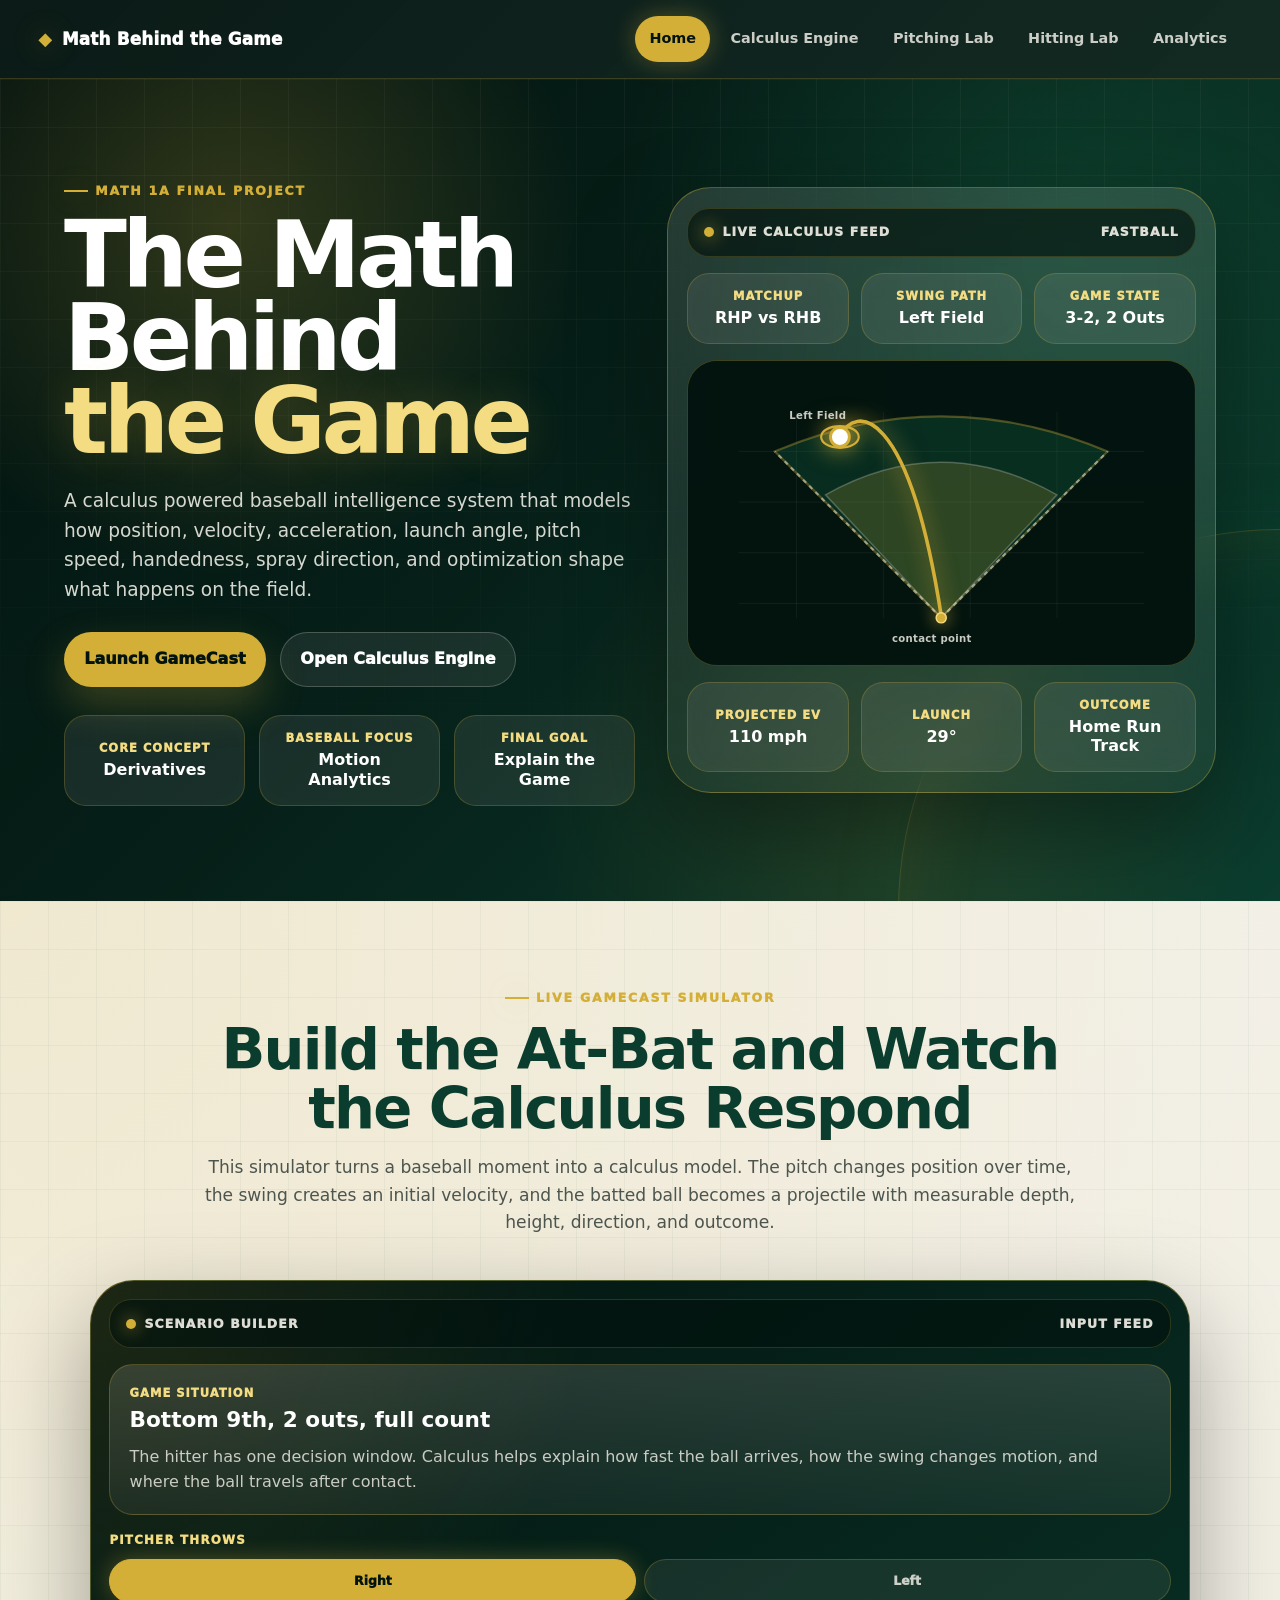
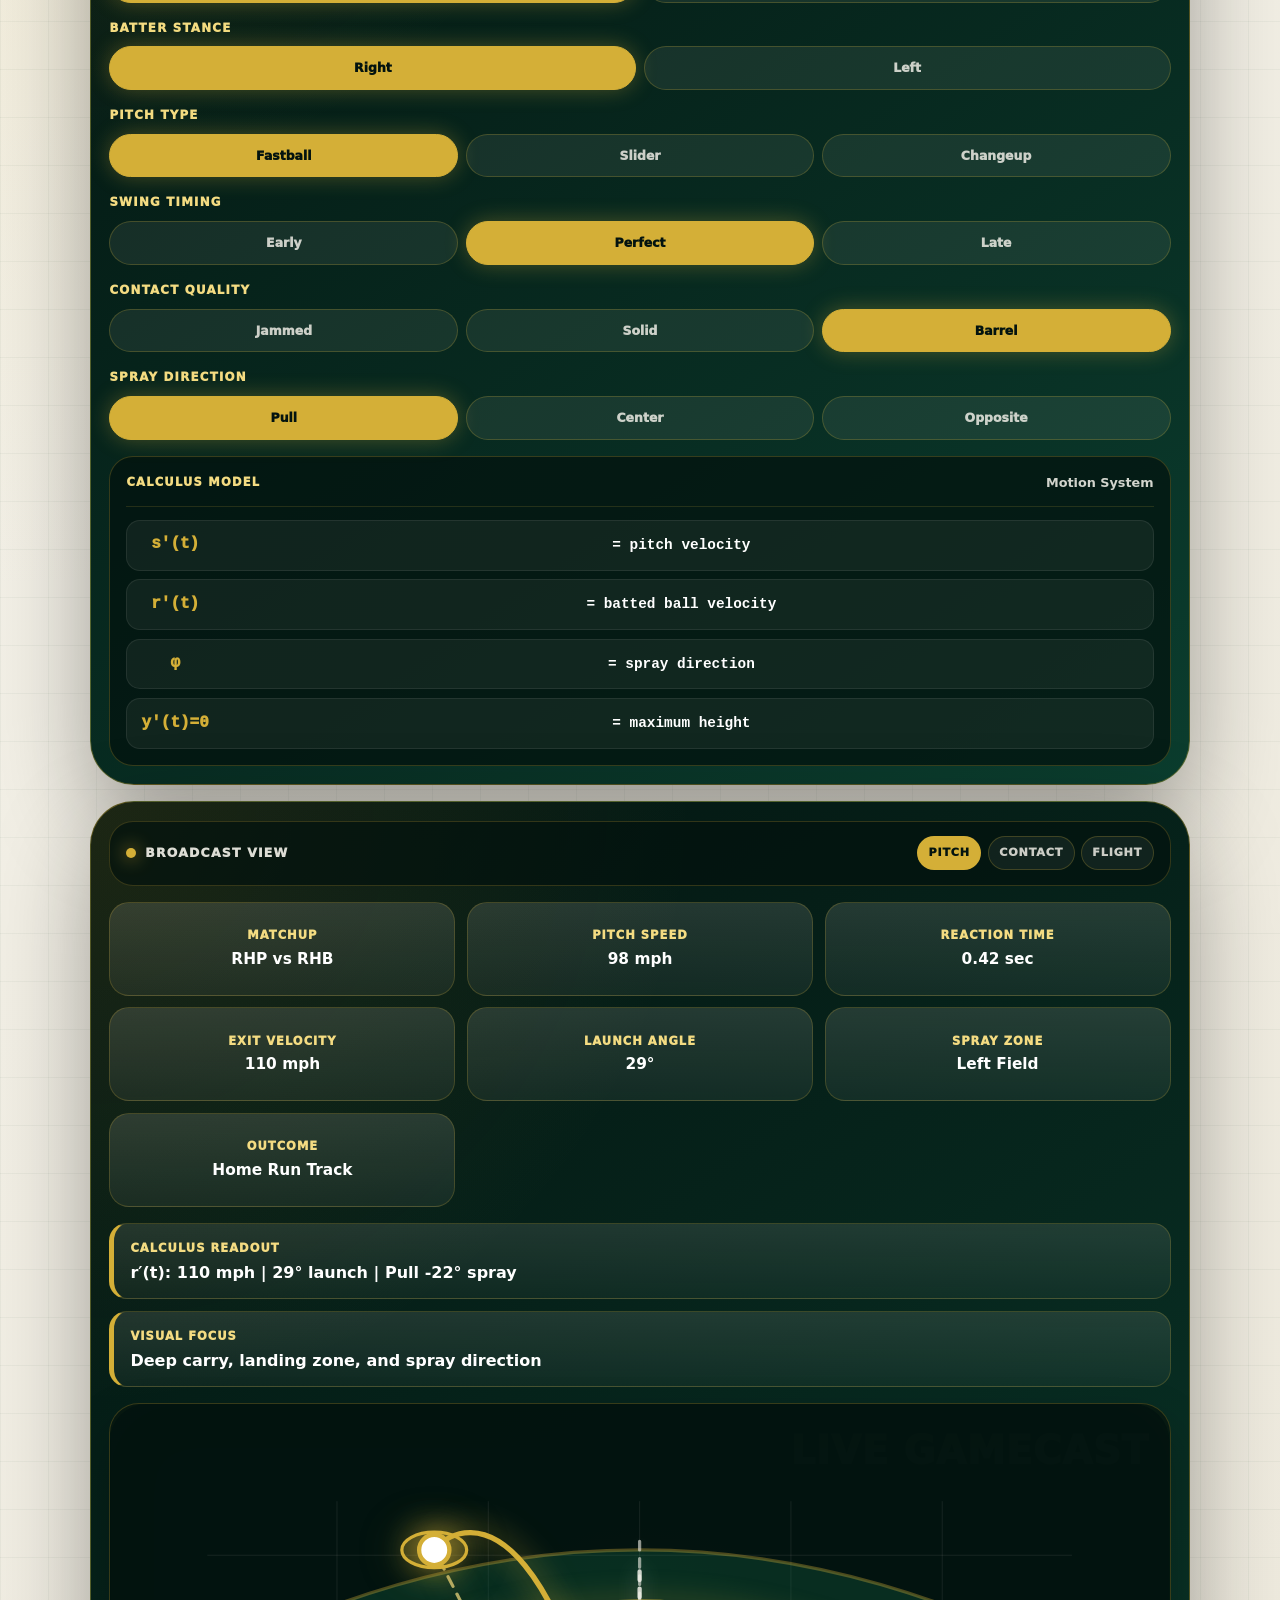
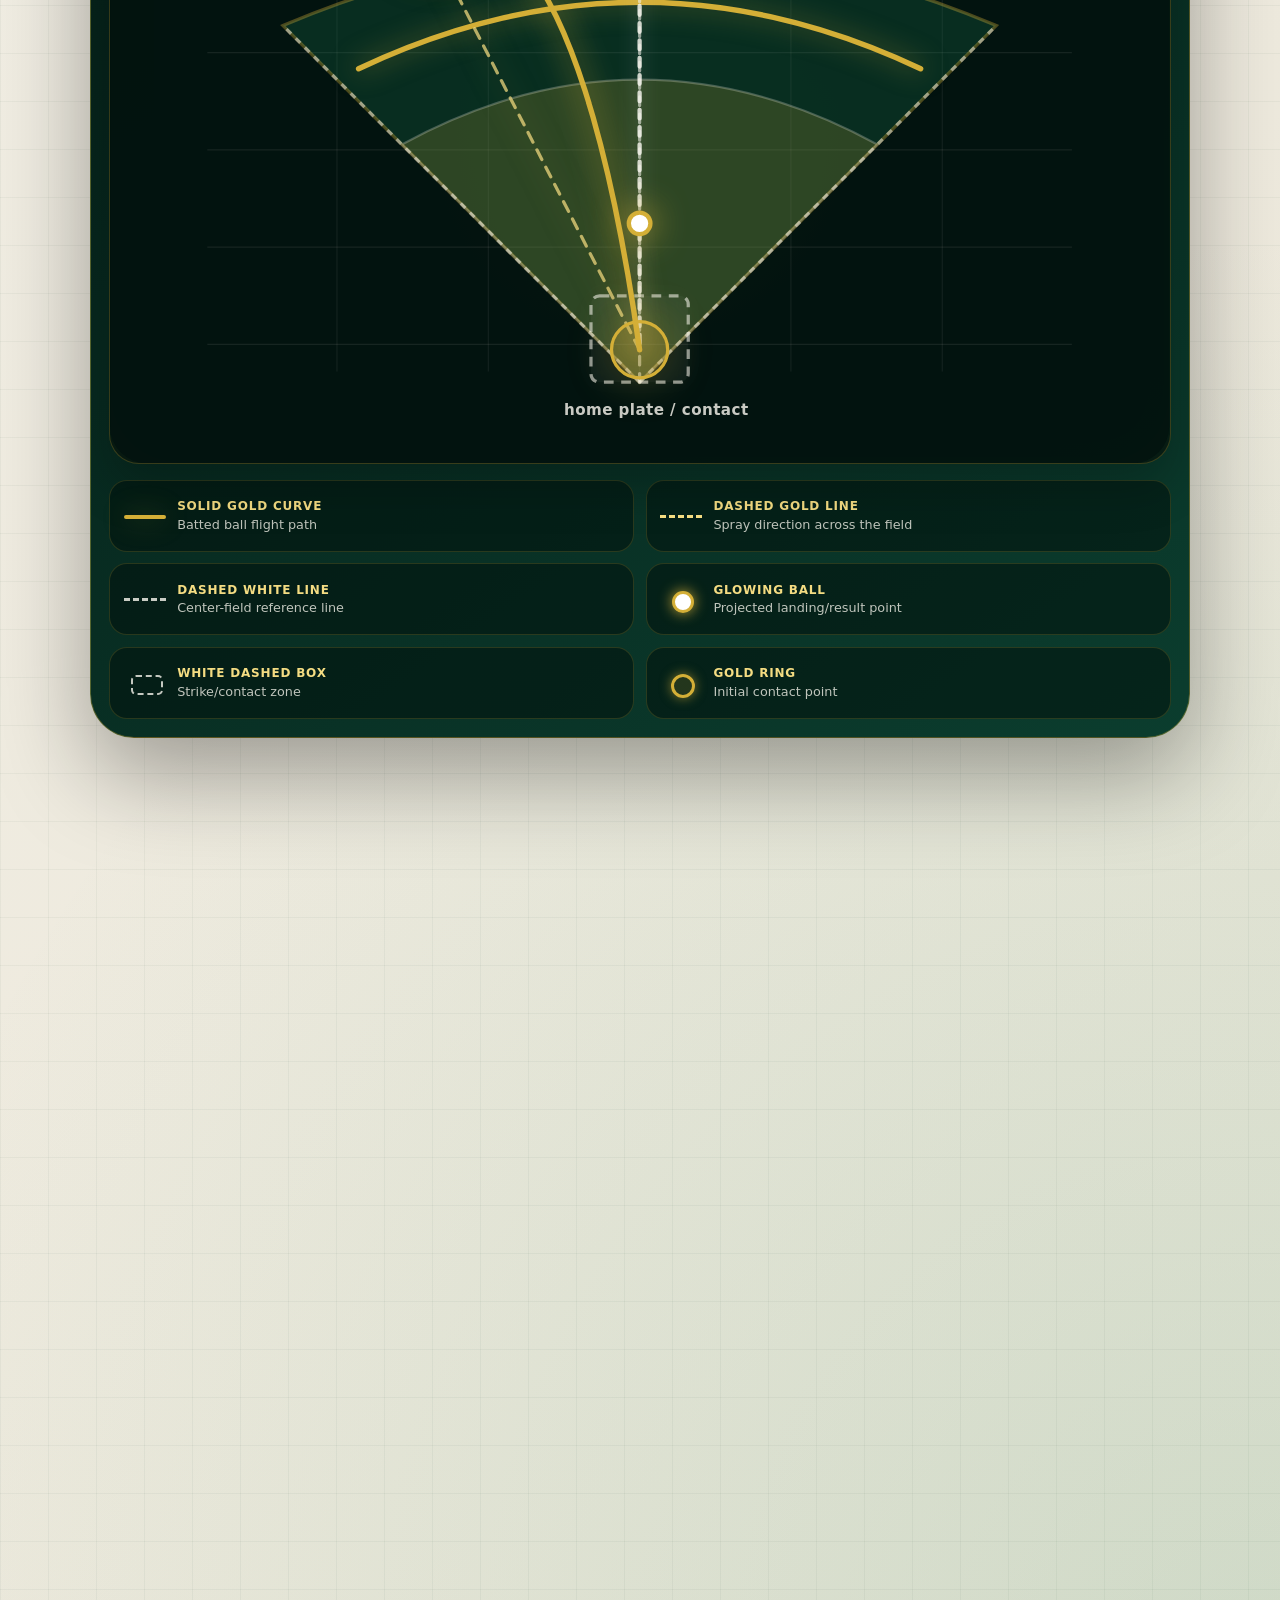
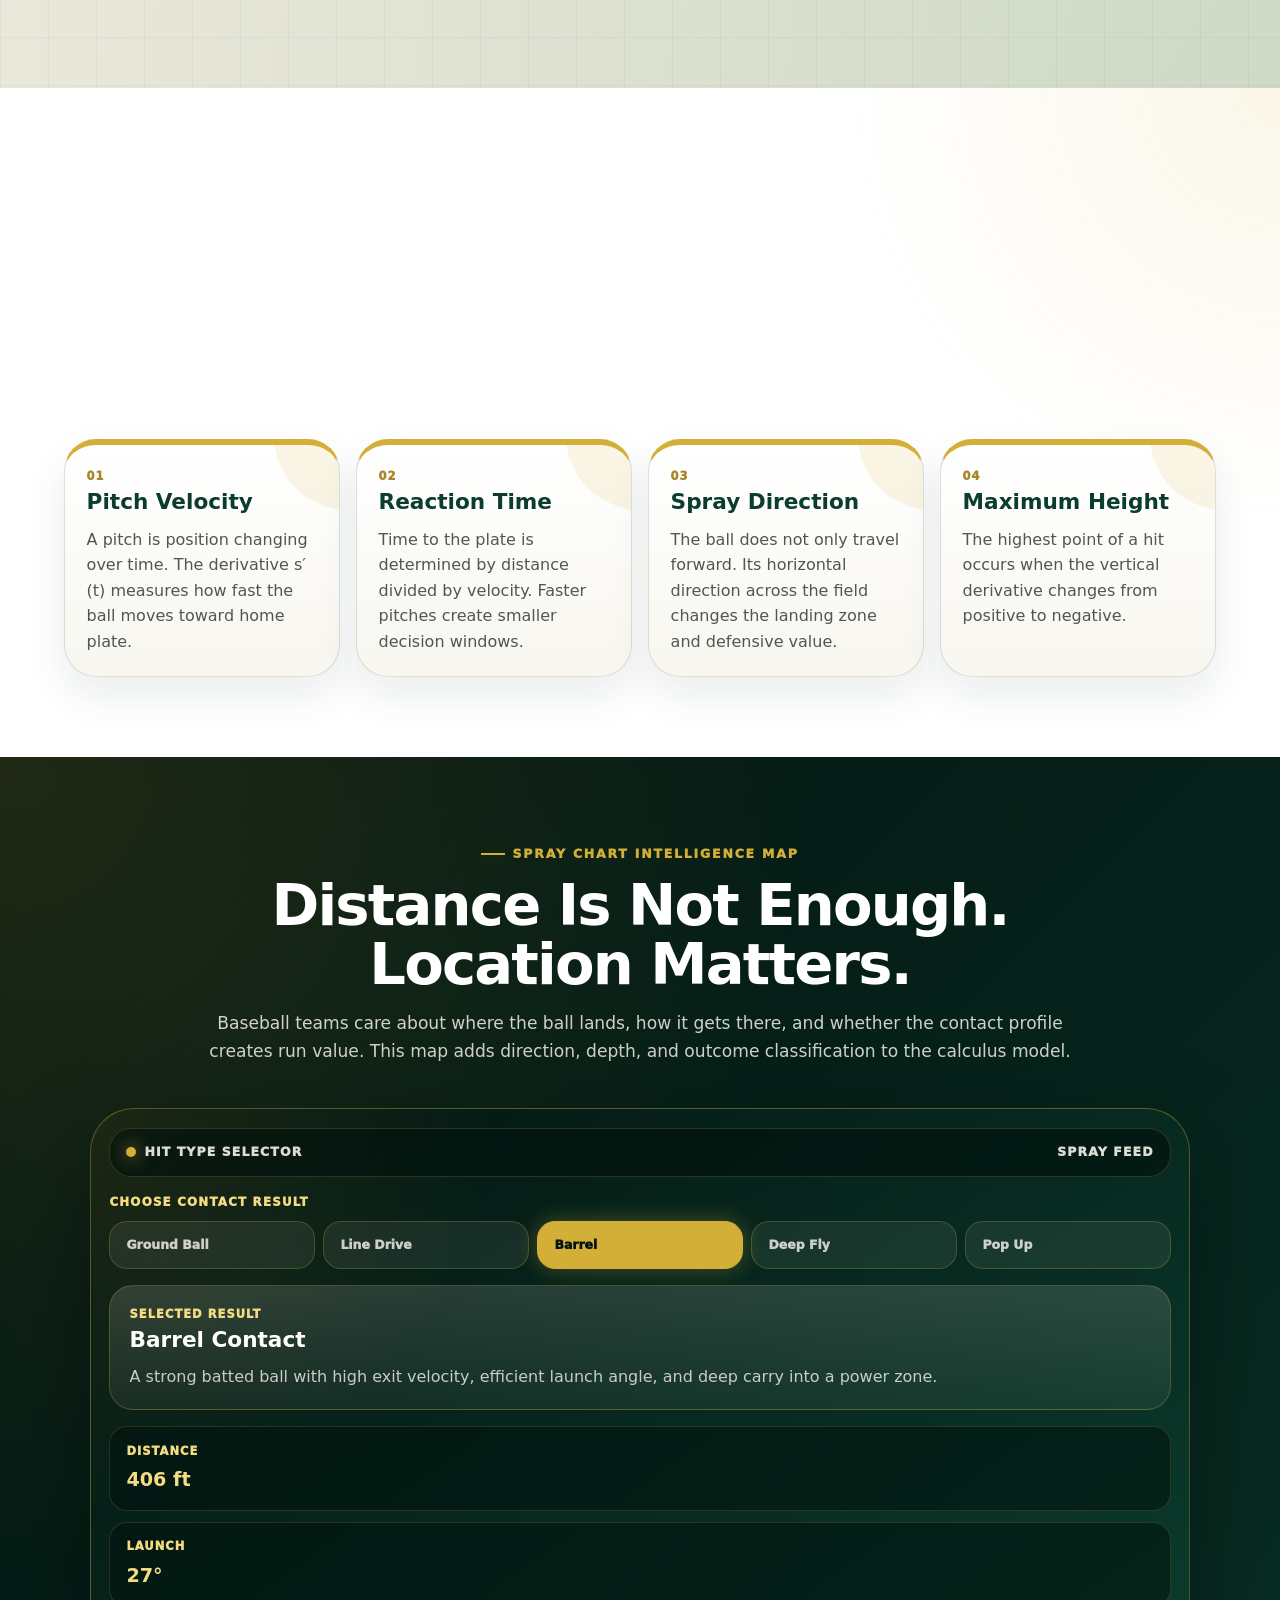
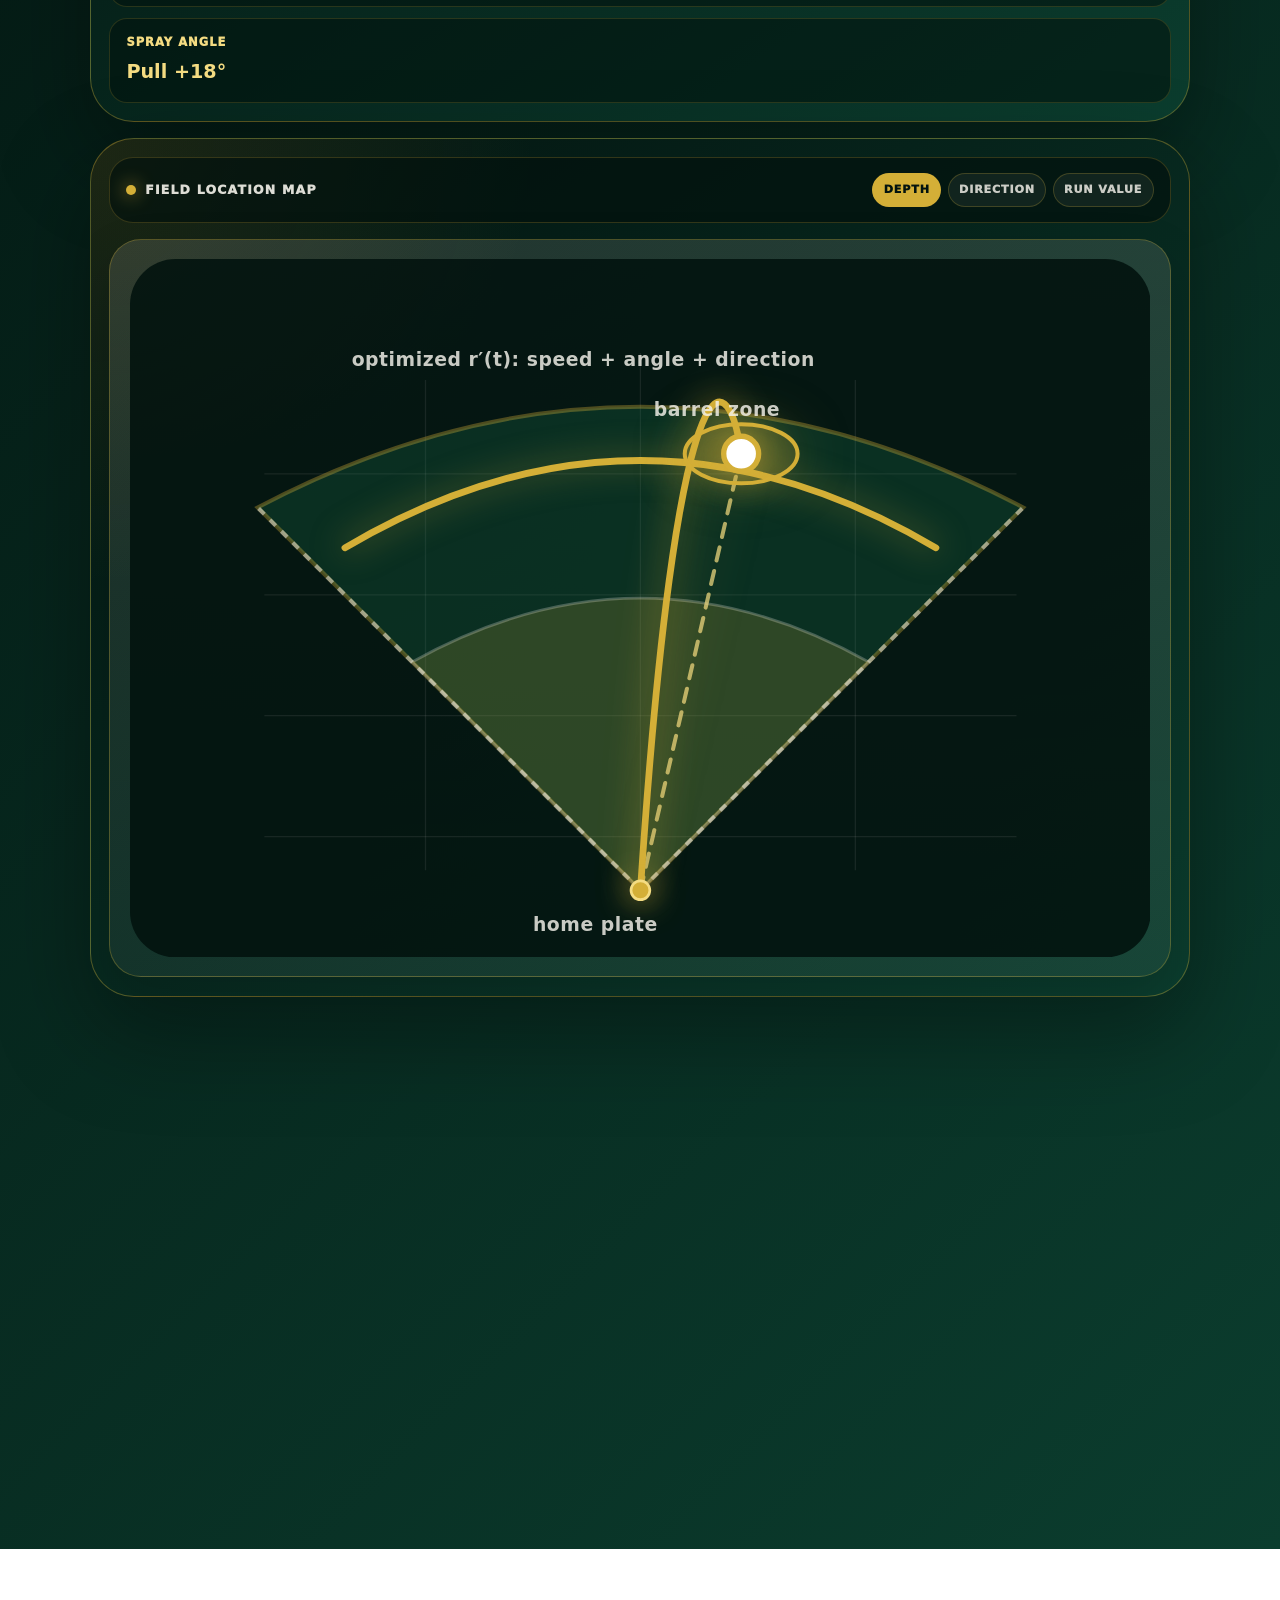
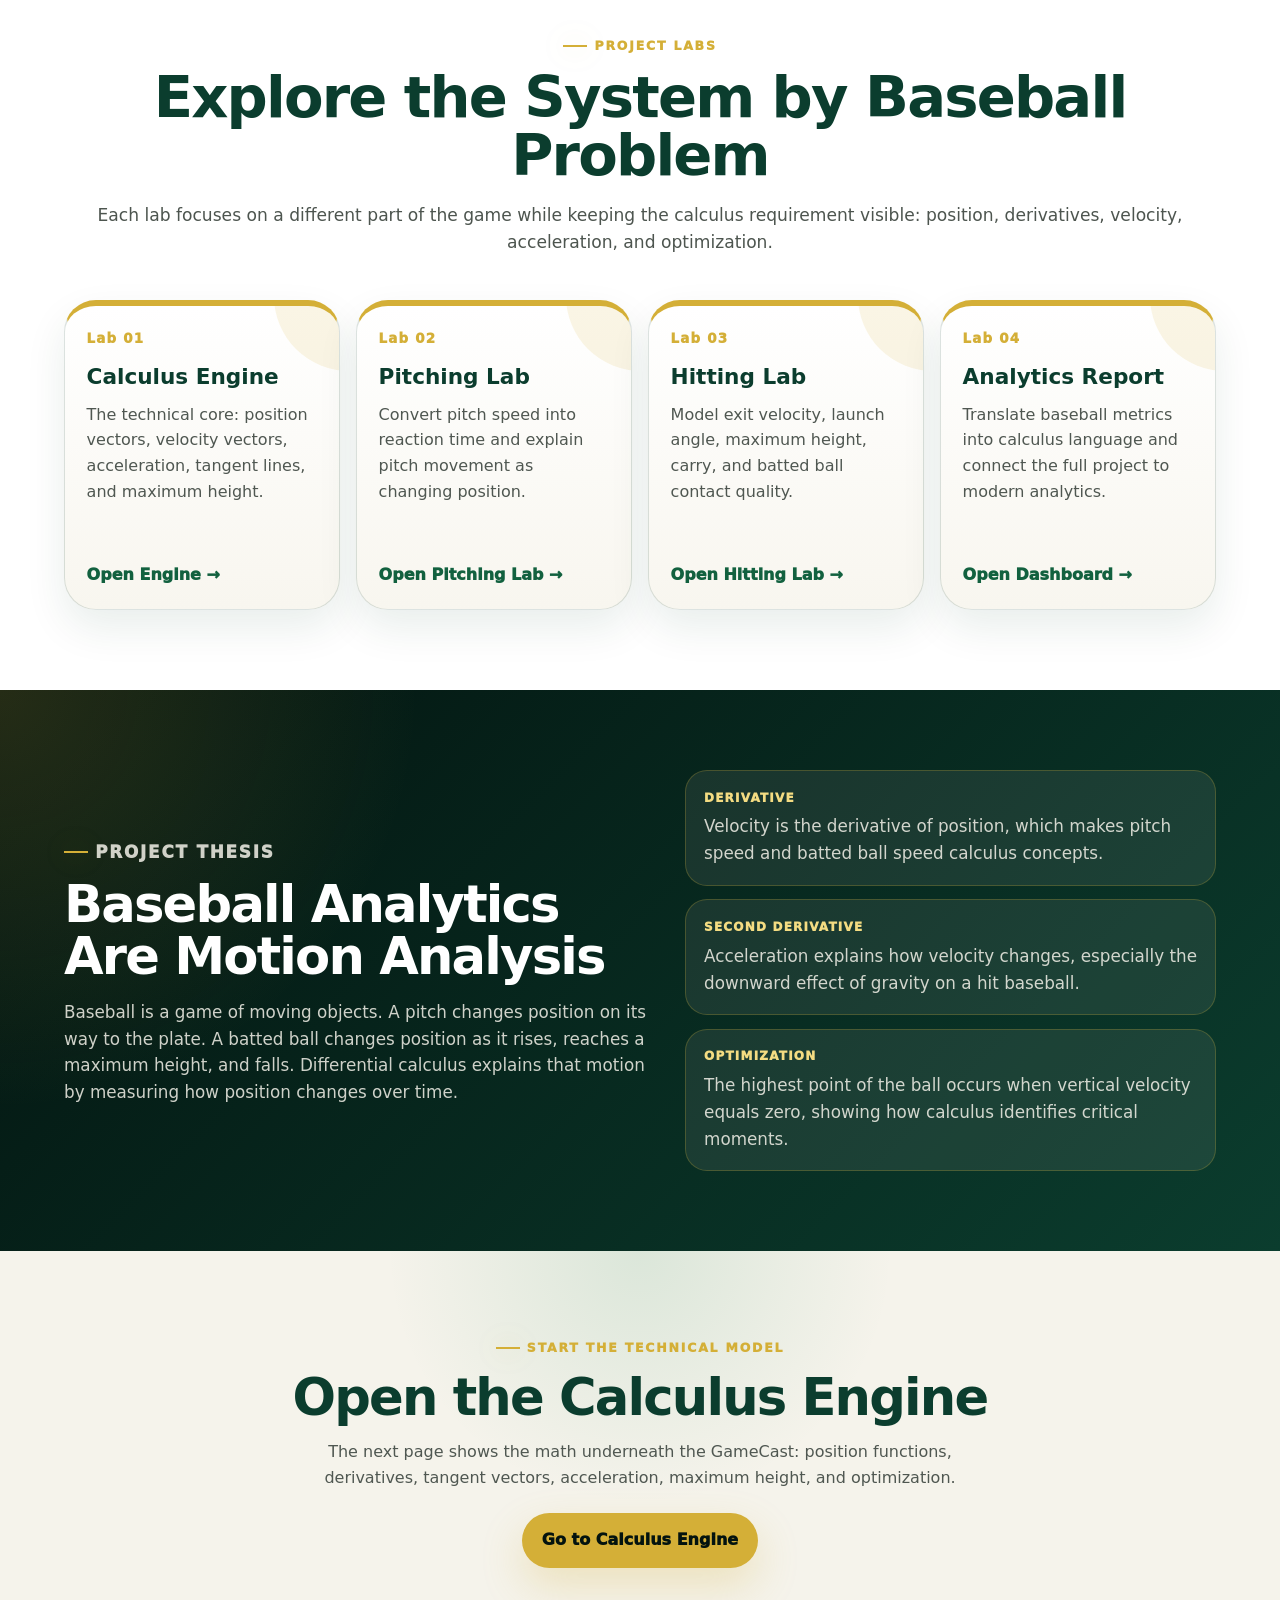
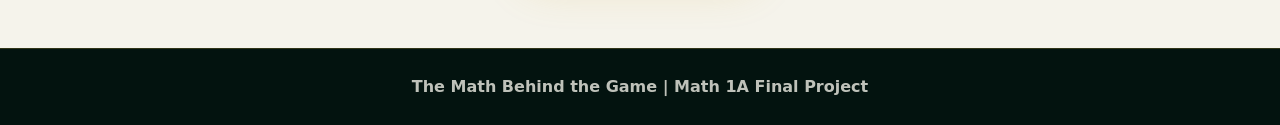
==== index.html @ d95eebd2 "calc 1a final" ====
<!DOCTYPE html>
<html lang="en">
<head>
  <meta charset="UTF-8" />
  <meta name="viewport" content="width=device-width, initial-scale=1.0" />

  <title>The Math Behind the Game | Calculus Baseball Intelligence System</title>

  <link rel="stylesheet" href="style.css" />
</head>

<body>
  <header class="site-header">
    <nav class="navbar">
      <a href="index.html" class="logo">
        <span class="logo-mark">◆</span>
        Math Behind the Game
      </a>

      <div class="nav-links">
        <a href="index.html">Home</a>
        <a href="calculus.html">Calculus Engine</a>
        <a href="pitching.html">Pitching Lab</a>
        <a href="hitting.html">Hitting Lab</a>
        <a href="analytics.html">Analytics</a>
      </div>
    </nav>
  </header>

  <main>
    <!-- CINEMATIC HERO -->
    <section class="hero advanced-hero">
      <div class="hero-bg-grid"></div>

      <div class="hero-content">
        <p class="eyebrow">Math 1A Final Project</p>

        <h1>
          The Math Behind
          <span>the Game</span>
        </h1>

        <p class="hero-description">
          A calculus powered baseball intelligence system that models how position,
          velocity, acceleration, launch angle, pitch speed, handedness, spray
          direction, and optimization shape what happens on the field.
        </p>

        <div class="hero-actions">
          <a href="#gamecast" class="btn primary-btn">Launch GameCast</a>
          <a href="calculus.html" class="btn secondary-btn">Open Calculus Engine</a>
        </div>

        <div class="hero-metrics">
          <div>
            <span>Core Concept</span>
            <strong>Derivatives</strong>
          </div>

          <div>
            <span>Baseball Focus</span>
            <strong>Motion Analytics</strong>
          </div>

          <div>
            <span>Final Goal</span>
            <strong>Explain the Game</strong>
          </div>
        </div>
      </div>

      <div class="hero-visual">
        <div class="broadcast-hero-card">
          <div class="scoreboard-top">
            <div>
              <span class="live-dot"></span>
              <p>Live Calculus Feed</p>
            </div>
            <p id="heroScenarioLabel">Fastball</p>
          </div>

          <div class="hero-broadcast-score">
            <div>
              <span>Matchup</span>
              <strong id="heroMatchupOutput">RHP vs RHB</strong>
            </div>

            <div>
              <span>Swing Path</span>
              <strong id="heroDirectionOutput">Left Field</strong>
            </div>

            <div>
              <span>Game State</span>
              <strong>3-2, 2 Outs</strong>
            </div>
          </div>

          <div class="hero-mini-field">
            <svg viewBox="0 0 700 420" class="hero-svg" aria-label="Baseball field preview">
              <rect x="0" y="0" width="700" height="420" rx="30" class="svg-panel" />

              <g class="svg-grid">
                <line x1="70" y1="335" x2="630" y2="335" />
                <line x1="70" y1="265" x2="630" y2="265" />
                <line x1="70" y1="195" x2="630" y2="195" />
                <line x1="70" y1="125" x2="630" y2="125" />

                <line x1="150" y1="70" x2="150" y2="355" />
                <line x1="270" y1="70" x2="270" y2="355" />
                <line x1="390" y1="70" x2="390" y2="355" />
                <line x1="510" y1="70" x2="510" y2="355" />
              </g>

              <path
                d="M350 355 L120 125 Q350 28 580 125 Z"
                class="field-grass"
              />

              <path
                d="M350 355 L190 185 Q350 95 510 185 Z"
                class="field-infield"
              />

              <line x1="350" y1="355" x2="120" y2="125" class="foul-line" />
              <line x1="350" y1="355" x2="580" y2="125" class="foul-line" />

              <path
                id="heroBroadcastArc"
                d="M350 352 C410 170, 470 95, 540 115"
                class="trajectory-path"
              />

              <ellipse
                id="heroLandingZone"
                cx="540"
                cy="115"
                rx="32"
                ry="18"
                class="landing-zone"
              />

              <circle id="heroBroadcastBall" cx="540" cy="115" r="13" class="baseball-dot" />
              <circle cx="350" cy="355" r="7" class="gold-dot" />

              <text x="282" y="388" class="svg-label">contact point</text>
              <text id="heroLandingLabel" x="470" y="92" class="svg-label">projected landing</text>
            </svg>
          </div>

          <div class="hero-broadcast-readout">
            <div>
              <span>Projected EV</span>
              <strong id="heroEVOutput">108 mph</strong>
            </div>

            <div>
              <span>Launch</span>
              <strong id="heroLAOutput">29°</strong>
            </div>

            <div>
              <span>Outcome</span>
              <strong id="heroOutcomeOutput">Home Run Track</strong>
            </div>
          </div>
        </div>
      </div>
    </section>

    <!-- LIVE GAMECAST SIMULATOR -->
    <section class="gamecast-section" id="gamecast">
      <div class="section-header center-header">
        <p class="eyebrow">Live GameCast Simulator</p>
        <h2>Build the At-Bat and Watch the Calculus Respond</h2>
        <p>
          This simulator turns a baseball moment into a calculus model. The pitch
          changes position over time, the swing creates an initial velocity, and
          the batted ball becomes a projectile with measurable depth, height,
          direction, and outcome.
        </p>
      </div>

      <div class="gamecast-grid">
        <!-- LEFT CONTROLS -->
        <aside class="gamecast-control-panel">
          <div class="console-topbar">
            <div>
              <span class="live-dot"></span>
              <p>Scenario Builder</p>
            </div>
            <span>Input Feed</span>
          </div>

          <div class="scenario-card">
            <span>Game Situation</span>
            <h3>Bottom 9th, 2 outs, full count</h3>
            <p>
              The hitter has one decision window. Calculus helps explain how fast
              the ball arrives, how the swing changes motion, and where the ball
              travels after contact.
            </p>
          </div>

          <div class="choice-group">
            <p class="choice-label">Pitcher Throws</p>

            <div class="choice-buttons two-choice-buttons" data-choice-group="pitcherHand">
              <button class="choice-btn active" data-pitcher-hand="right">Right</button>
              <button class="choice-btn" data-pitcher-hand="left">Left</button>
            </div>
          </div>

          <div class="choice-group">
            <p class="choice-label">Batter Stance</p>

            <div class="choice-buttons two-choice-buttons" data-choice-group="batterHand">
              <button class="choice-btn active" data-batter-hand="right">Right</button>
              <button class="choice-btn" data-batter-hand="left">Left</button>
            </div>
          </div>

          <div class="choice-group">
            <p class="choice-label">Pitch Type</p>

            <div class="choice-buttons" data-choice-group="pitch">
              <button class="choice-btn active" data-pitch="fastball">Fastball</button>
              <button class="choice-btn" data-pitch="slider">Slider</button>
              <button class="choice-btn" data-pitch="changeup">Changeup</button>
            </div>
          </div>

          <div class="choice-group">
            <p class="choice-label">Swing Timing</p>

            <div class="choice-buttons" data-choice-group="timing">
              <button class="choice-btn" data-timing="early">Early</button>
              <button class="choice-btn active" data-timing="perfect">Perfect</button>
              <button class="choice-btn" data-timing="late">Late</button>
            </div>
          </div>

          <div class="choice-group">
            <p class="choice-label">Contact Quality</p>

            <div class="choice-buttons" data-choice-group="contact">
              <button class="choice-btn" data-contact="jammed">Jammed</button>
              <button class="choice-btn" data-contact="solid">Solid</button>
              <button class="choice-btn active" data-contact="barrel">Barrel</button>
            </div>
          </div>

          <div class="choice-group">
            <p class="choice-label">Spray Direction</p>

            <div class="choice-buttons" data-choice-group="spray">
              <button class="choice-btn active" data-spray="pull">Pull</button>
              <button class="choice-btn" data-spray="center">Center</button>
              <button class="choice-btn" data-spray="opposite">Opposite</button>
            </div>
          </div>

          <div class="model-code-panel gamecast-math-panel">
            <div class="code-panel-title">
              <span>Calculus Model</span>
              <strong>Motion System</strong>
            </div>

            <div class="code-line">
              <span>s′(t)</span>
              <p>= pitch velocity</p>
            </div>

            <div class="code-line">
              <span>r′(t)</span>
              <p>= batted ball velocity</p>
            </div>

            <div class="code-line">
  <span>φ</span>
  <p>= spray direction</p>
</div>


            <div class="code-line">
              <span>y′(t)=0</span>
              <p>= maximum height</p>
            </div>
          </div>
        </aside>

        <!-- CENTER BROADCAST DISPLAY -->
        <section class="gamecast-main-panel">
          <div class="broadcast-topline">
            <div>
              <span class="live-dot"></span>
              <p>Broadcast View</p>
            </div>

            <div class="broadcast-tabs">
              <span>Pitch</span>
              <span>Contact</span>
              <span>Flight</span>
            </div>
          </div>

          <div class="gamecast-score-strip">
            <div>
              <span>Matchup</span>
              <strong id="gameMatchup">RHP vs RHB</strong>
            </div>

            <div>
              <span>Pitch Speed</span>
              <strong id="gamePitchSpeed">98 mph</strong>
            </div>

            <div>
              <span>Reaction Time</span>
              <strong id="gameReactionTime">0.42 sec</strong>
            </div>

            <div>
              <span>Exit Velocity</span>
              <strong id="gameExitVelocity">108 mph</strong>
            </div>

            <div>
              <span>Launch Angle</span>
              <strong id="gameLaunchAngle">29°</strong>
            </div>

            <div>
              <span>Spray Zone</span>
              <strong id="gameSprayZone">Left Field</strong>
            </div>

            <div>
              <span>Outcome</span>
              <strong id="gameOutcome">Home Run Track</strong>
            </div>
          </div>

          <div class="gamecast-live-readout">
            <div>
              <span>Calculus Readout</span>
              <strong id="gameVectorReadout">r′(t): 108 mph | 29° launch | Pull -22° spray</strong>
            </div>

            <div>
              <span>Visual Focus</span>
              <strong id="gameVisualFocus">Batted ball flight path + spray direction</strong>
            </div>
          </div>

          <div class="gamecast-visual-shell">
            <svg viewBox="0 0 980 610" class="gamecast-svg" aria-label="Live baseball GameCast simulator">
              <rect x="0" y="0" width="980" height="610" rx="34" class="svg-panel" />

              <g class="svg-grid">
                <line x1="90" y1="500" x2="890" y2="500" />
                <line x1="90" y1="410" x2="890" y2="410" />
                <line x1="90" y1="320" x2="890" y2="320" />
                <line x1="90" y1="230" x2="890" y2="230" />
                <line x1="90" y1="140" x2="890" y2="140" />

                <line x1="210" y1="90" x2="210" y2="525" />
                <line x1="350" y1="90" x2="350" y2="525" />
                <line x1="490" y1="90" x2="490" y2="525" />
                <line x1="630" y1="90" x2="630" y2="525" />
                <line x1="770" y1="90" x2="770" y2="525" />
              </g>

              <!-- field -->
              <path
                d="M490 535 L160 205 Q490 65 820 205 Z"
                class="field-grass"
              />

              <path
                d="M490 535 L270 315 Q490 195 710 315 Z"
                class="field-infield"
              />

              <line x1="490" y1="535" x2="160" y2="205" class="foul-line" />
              <line x1="490" y1="535" x2="820" y2="205" class="foul-line" />

              <path
                d="M230 245 Q490 122 750 245"
                class="outfield-wall"
              />

              <!-- center reference line -->
              <line
                x1="490"
                y1="535"
                x2="490"
                y2="120"
                class="center-reference-line"
              />

              <!-- directional lane -->
              <path
                id="gameSprayLane"
                d="M490 505 L300 165"
                class="spray-lane"
              />

              <!-- pitch path -->
              <path
                id="gamePitchPath"
                d="M490 155 C485 250, 492 365, 490 505"
                class="pitch-path"
              />

              <!-- strike/contact zone -->
              <rect
                x="445"
                y="455"
                width="90"
                height="80"
                rx="8"
                class="strike-zone"
              />

              <!-- batted ball path -->
              <path
                id="gameHitPath"
                d="M490 505 C420 270, 355 135, 300 165"
                class="trajectory-path"
              />

              <!-- landing zone -->
              <ellipse
                id="gameLandingZone"
                cx="300"
                cy="165"
                rx="42"
                ry="22"
                class="landing-zone"
              />

              <!-- contact flash -->
              <circle
                id="gameContactFlash"
                cx="490"
                cy="505"
                r="26"
                class="contact-flash"
              />

              <circle id="gamePitchBall" cx="490" cy="375" r="10" class="baseball-dot" />
              <circle id="gameHitBall" cx="300" cy="165" r="14" class="baseball-dot" />

              <text x="420" y="565" class="svg-label">home plate / contact</text>
            </svg>
          </div>

          <div class="gamecast-legend">
            <div class="legend-item">
              <span class="legend-swatch solid-gold"></span>
              <p><strong>Solid gold curve</strong> Batted ball flight path</p>
            </div>

            <div class="legend-item">
              <span class="legend-swatch dashed-gold"></span>
              <p><strong>Dashed gold line</strong> Spray direction across the field</p>
            </div>

            <div class="legend-item">
              <span class="legend-swatch dashed-white"></span>
              <p><strong>Dashed white line</strong> Center-field reference line</p>
            </div>

            <div class="legend-item">
              <span class="legend-swatch landing-dot"></span>
              <p><strong>Glowing ball</strong> Projected landing/result point</p>
            </div>

            <div class="legend-item">
              <span class="legend-swatch contact-box"></span>
              <p><strong>White dashed box</strong> Strike/contact zone</p>
            </div>

            <div class="legend-item">
              <span class="legend-swatch contact-ring"></span>
              <p><strong>Gold ring</strong> Initial contact point</p>
            </div>
          </div>
        </section>

        <!-- RIGHT SCOUTING PANEL -->
        <aside class="gamecast-analysis-panel">
          <div class="console-topbar">
            <div>
              <span class="live-dot"></span>
              <p>Scouting Report</p>
            </div>
            <span>Output Feed</span>
          </div>

          <div class="optimization-score-card">
            <span>Optimization Score</span>
            <strong id="gameOptimizationScore">91</strong>
            <p id="gameOptimizationLabel">Elite speed-angle pairing</p>

            <div class="score-meter">
              <div id="gameScoreFill" class="score-fill"></div>
            </div>
          </div>

          <div class="grade-stack">
            <div class="grade-row">
              <span>Contact</span>
              <strong id="gameContactGrade">79</strong>
            </div>

            <div class="grade-row">
              <span>Carry</span>
              <strong id="gameCarryGrade">75</strong>
            </div>

            <div class="grade-row">
              <span>Launch Efficiency</span>
              <strong id="gameLaunchGrade">75</strong>
            </div>

            <div class="grade-row">
              <span>Hitter Pressure</span>
              <strong id="gamePressureGrade">79</strong>
            </div>

            <div class="grade-row">
              <span>Spray Value</span>
              <strong id="gameSprayGrade">68</strong>
            </div>
          </div>

          <div class="analysis-card game-analysis-card">
            <span>Calculus Read</span>
            <strong id="gameCalculusHeadline">Optimized projectile motion</strong>
            <p id="gameCalculusExplanation">
              The batted ball reaches its maximum height when y′(t) = 0. This
              contact keeps enough vertical lift while preserving horizontal carry.
            </p>
          </div>
        </aside>
      </div>
    </section>

    <!-- INTELLIGENCE LAYERS -->
    <section class="content-section intelligence-section">
      <div class="section-header center-header">
        <p class="eyebrow">Calculus Intelligence Layers</p>
        <h2>This Project Turns Baseball Metrics Into Motion Analysis</h2>
        <p>
          Each layer of the system connects a baseball term to a calculus idea.
          The goal is not just to calculate numbers, but to explain what those
          numbers mean in the game.
        </p>
      </div>

      <div class="intelligence-grid">
        <article class="intelligence-card">
          <span>01</span>
          <h3>Pitch Velocity</h3>
          <p>
            A pitch is position changing over time. The derivative s′(t) measures
            how fast the ball moves toward home plate.
          </p>
        </article>

        <article class="intelligence-card">
          <span>02</span>
          <h3>Reaction Time</h3>
          <p>
            Time to the plate is determined by distance divided by velocity. Faster
            pitches create smaller decision windows.
          </p>
        </article>

        <article class="intelligence-card">
          <span>03</span>
          <h3>Spray Direction</h3>
          <p>
            The ball does not only travel forward. Its horizontal direction across
            the field changes the landing zone and defensive value.
          </p>
        </article>

        <article class="intelligence-card">
          <span>04</span>
          <h3>Maximum Height</h3>
          <p>
            The highest point of a hit occurs when the vertical derivative changes
            from positive to negative.
          </p>
        </article>
      </div>
    </section>

    <!-- INTERACTIVE SPRAY CHART -->
    <section class="dark-lab-section field-preview-section" id="spray-chart">
      <div class="section-header center-header">
        <p class="eyebrow">Spray Chart Intelligence Map</p>
        <h2>Distance Is Not Enough. Location Matters.</h2>
        <p>
          Baseball teams care about where the ball lands, how it gets there, and
          whether the contact profile creates run value. This map adds direction,
          depth, and outcome classification to the calculus model.
        </p>
      </div>

      <div class="spray-chart-dashboard">
        <aside class="spray-control-panel">
          <div class="console-topbar">
            <div>
              <span class="live-dot"></span>
              <p>Hit Type Selector</p>
            </div>
            <span>Spray Feed</span>
          </div>

          <div class="choice-group">
            <p class="choice-label">Choose Contact Result</p>

            <div class="spray-type-grid">
              <button class="spray-btn" data-spray-type="grounder">Ground Ball</button>
              <button class="spray-btn" data-spray-type="lineDrive">Line Drive</button>
              <button class="spray-btn active" data-spray-type="barrel">Barrel</button>
              <button class="spray-btn" data-spray-type="deepFly">Deep Fly</button>
              <button class="spray-btn" data-spray-type="popup">Pop Up</button>
            </div>
          </div>

          <div class="spray-readout-card">
            <span>Selected Result</span>
            <h3 id="spraySelectedTitle">Barrel Contact</h3>
            <p id="spraySelectedDescription">
              A strong batted ball with high exit velocity, efficient launch angle,
              and deep carry into a power zone.
            </p>
          </div>

          <div class="spray-mini-metrics">
            <div>
              <span>Distance</span>
              <strong id="sprayDistanceOutput">406 ft</strong>
            </div>

            <div>
              <span>Launch</span>
              <strong id="sprayLaunchOutput">27°</strong>
            </div>

            <div>
              <span>Spray Angle</span>
              <strong id="sprayAngleOutput">Pull +18°</strong>
            </div>
          </div>
        </aside>

        <section class="spray-map-panel">
          <div class="broadcast-topline">
            <div>
              <span class="live-dot"></span>
              <p>Field Location Map</p>
            </div>

            <div class="broadcast-tabs">
              <span>Depth</span>
              <span>Direction</span>
              <span>Run Value</span>
            </div>
          </div>

          <div class="field-preview-card interactive-field-card">
            <svg viewBox="0 0 760 520" class="field-map-svg" aria-label="Interactive baseball spray chart">
              <rect x="0" y="0" width="760" height="520" rx="34" class="svg-panel" />

              <g class="svg-grid">
                <line x1="100" y1="430" x2="660" y2="430" />
                <line x1="100" y1="340" x2="660" y2="340" />
                <line x1="100" y1="250" x2="660" y2="250" />
                <line x1="100" y1="160" x2="660" y2="160" />

                <line x1="220" y1="90" x2="220" y2="455" />
                <line x1="380" y1="70" x2="380" y2="470" />
                <line x1="540" y1="90" x2="540" y2="455" />
              </g>

              <path
                d="M380 470 L95 185 Q380 35 665 185 Z"
                class="field-grass"
              />

              <path
                d="M380 470 L210 300 Q380 205 550 300 Z"
                class="field-infield"
              />

              <line x1="380" y1="470" x2="95" y2="185" class="foul-line" />
              <line x1="380" y1="470" x2="665" y2="185" class="foul-line" />

              <path d="M160 215 Q380 85 600 215" class="outfield-wall" />

              <path
                id="sprayVectorLine"
                d="M380 470 L455 145"
                class="spray-lane"
              />

              <path
                id="sprayFlightArc"
                d="M380 470 C410 260, 425 170, 455 145"
                class="trajectory-path"
              />

              <ellipse
                id="sprayLandingZone"
                cx="455"
                cy="145"
                rx="42"
                ry="22"
                class="landing-zone"
              />

              <circle id="sprayLandingDot" cx="455" cy="145" r="13" class="baseball-dot" />
              <circle cx="380" cy="470" r="7" class="gold-dot" />

              <text x="300" y="500" class="svg-label">home plate</text>
              <text id="sprayZoneLabel" x="390" y="118" class="svg-label">barrel zone</text>
              <text id="sprayMathLabel" x="165" y="80" class="svg-label">spray angle changes horizontal direction</text>
            </svg>
          </div>
        </section>

        <aside class="spray-analysis-panel">
          <div class="console-topbar">
            <div>
              <span class="live-dot"></span>
              <p>Calculus Interpretation</p>
            </div>
            <span>Meaning</span>
          </div>

          <div class="analysis-card spray-analysis-card">
            <span>Primary Idea</span>
            <strong id="sprayPrimaryIdea">Optimized velocity vector</strong>
            <p id="sprayPrimaryExplanation">
              The velocity vector has enough upward motion to create lift while
              preserving enough horizontal motion to create deep carry.
            </p>
          </div>

          <div class="analysis-card spray-analysis-card">
            <span>Field Meaning</span>
            <strong id="sprayFieldMeaning">Power alley damage</strong>
            <p id="sprayFieldExplanation">
              The ball reaches a dangerous outfield zone where distance and
              location combine to create extra-base value.
            </p>
          </div>

          <div class="analysis-card spray-analysis-card">
            <span>Team Insight</span>
            <strong id="sprayTeamInsight">Defensive positioning</strong>
            <p id="sprayTeamExplanation">
              Spray direction can help teams decide where defenders should be
              positioned against specific hitters.
            </p>
          </div>
        </aside>
      </div>
    </section>

    <!-- PROJECT LABS -->
    <section class="modules-section">
      <div class="section-header center-header">
        <p class="eyebrow">Project Labs</p>
        <h2>Explore the System by Baseball Problem</h2>
        <p>
          Each lab focuses on a different part of the game while keeping the
          calculus requirement visible: position, derivatives, velocity,
          acceleration, and optimization.
        </p>
      </div>

      <div class="module-grid">
        <article class="module-card">
          <span>Lab 01</span>
          <h3>Calculus Engine</h3>
          <p>
            The technical core: position vectors, velocity vectors, acceleration,
            tangent lines, and maximum height.
          </p>
          <a href="calculus.html">Open Engine →</a>
        </article>

        <article class="module-card">
          <span>Lab 02</span>
          <h3>Pitching Lab</h3>
          <p>
            Convert pitch speed into reaction time and explain pitch movement as
            changing position.
          </p>
          <a href="pitching.html">Open Pitching Lab →</a>
        </article>

        <article class="module-card">
          <span>Lab 03</span>
          <h3>Hitting Lab</h3>
          <p>
            Model exit velocity, launch angle, maximum height, carry, and batted
            ball contact quality.
          </p>
          <a href="hitting.html">Open Hitting Lab →</a>
        </article>

        <article class="module-card">
          <span>Lab 04</span>
          <h3>Analytics Report</h3>
          <p>
            Translate baseball metrics into calculus language and connect the full
            project to modern analytics.
          </p>
          <a href="analytics.html">Open Dashboard →</a>
        </article>
      </div>
    </section>

    <!-- FINAL THESIS -->
    <section class="case-study-section">
      <div class="case-study-grid">
        <div>
          <p class="eyebrow">Project Thesis</p>
          <h2>Baseball Analytics Are Motion Analysis</h2>
          <p>
            Baseball is a game of moving objects. A pitch changes position on its
            way to the plate. A batted ball changes position as it rises, reaches
            a maximum height, and falls. Differential calculus explains that motion
            by measuring how position changes over time.
          </p>
        </div>

        <div class="case-list">
          <div>
            <span>Derivative</span>
            <p>
              Velocity is the derivative of position, which makes pitch speed and
              batted ball speed calculus concepts.
            </p>
          </div>

          <div>
            <span>Second Derivative</span>
            <p>
              Acceleration explains how velocity changes, especially the downward
              effect of gravity on a hit baseball.
            </p>
          </div>

          <div>
            <span>Optimization</span>
            <p>
              The highest point of the ball occurs when vertical velocity equals
              zero, showing how calculus identifies critical moments.
            </p>
          </div>
        </div>
      </div>
    </section>

    <!-- FINAL CTA -->
    <section class="final-cta">
      <p class="eyebrow">Start the Technical Model</p>
      <h2>Open the Calculus Engine</h2>
      <p>
        The next page shows the math underneath the GameCast: position functions,
        derivatives, tangent vectors, acceleration, maximum height, and optimization.
      </p>
      <a href="calculus.html" class="btn primary-btn">Go to Calculus Engine</a>
    </section>
  </main>

  <footer class="site-footer">
    <p>The Math Behind the Game | Math 1A Final Project</p>
  </footer>

  <script src="script.js"></script>
</body>
</html>
---- style.css ----
/* =========================================================
   THE MATH BEHIND THE GAME
   Cleaned consolidated style.css
   Safe cleanup: duplicate selectors merged, final values preserved
========================================================= */

:root {
  --green-black: #03130f;
  --green-950: #04100d;
  --green-900: #061f18;
  --green-800: #0b2f24;
  --green-700: #0b3d2e;
  --green-600: #12613f;
  --green-500: #1f8a5b;
  --gold: #d4af37;
  --gold-soft: #f4dc82;
  --gold-muted: #a98728;
  --cream: #f5f3eb;
  --cream-2: #ebe6d8;
  --white: #ffffff;
  --charcoal: #1f2421;
  --muted: #66726b;
  --shadow-soft: 0 20px 50px rgba(0, 0, 0, 0.16);
  --shadow-heavy: 0 36px 95px rgba(0, 0, 0, 0.35);
  --gold-glow: 0 0 28px rgba(212, 175, 55, 0.38);
  --green-glow: 0 0 34px rgba(31, 138, 91, 0.28);
  --radius-md: 22px;
  --radius-lg: 32px;
  --radius-xl: 44px;
  --max-width: 1260px;
}

* {
  box-sizing: border-box;
  margin: 0;
  padding: 0;
}

html {
  scroll-behavior: smooth;
}

body {
  min-height: 100vh;
  background: var(--cream);
  color: var(--charcoal);
  font-family: Inter,
    ui-sans-serif,
    system-ui,
    -apple-system,
    BlinkMacSystemFont,
    "Segoe UI",
    sans-serif;
  line-height: 1.6;
}

img, svg {
  max-width: 100%;
}

a {
  color: inherit;
  text-decoration: none;
}

button, input {
  font: inherit;
}

button {
  cursor: pointer;
}

.site-header {
  position: sticky;
  top: 0;
  z-index: 1000;
  background: linear-gradient(135deg, rgba(3, 19, 15, 0.97), rgba(6, 31, 24, 0.95));
  border-bottom: 1px solid rgba(212, 175, 55, 0.22);
  backdrop-filter: blur(18px);
}

.navbar {
  width: min(94%, 1440px);
  min-height: 78px;
  margin: 0 auto;
  display: flex;
  align-items: center;
  justify-content: space-between;
  gap: 2rem;
}

.logo {
  display: inline-flex;
  align-items: center;
  gap: 0.65rem;
  color: var(--white);
  font-size: 1.05rem;
  font-weight: 950;
  letter-spacing: 0.2px;
}

.logo-mark {
  color: var(--gold);
  text-shadow: var(--gold-glow);
}

.nav-links {
  display: flex;
  align-items: center;
  justify-content: flex-end;
  gap: 0.35rem;
  flex-wrap: wrap;
}

.nav-links a {
  color: rgba(245, 243, 235, 0.82);
  font-size: 0.9rem;
  font-weight: 850;
  padding: 0.72rem 0.9rem;
  border-radius: 999px;
  transition: all 0.22s ease;
}

.nav-links a:hover, .nav-links a.active {
  color: var(--green-black);
  background: var(--gold);
  box-shadow: 0 0 24px rgba(212, 175, 55, 0.32);
}

.eyebrow, .section-kicker, .tagline {
  display: inline-flex;
  align-items: center;
  gap: 0.45rem;
  color: var(--gold);
  font-size: 0.78rem;
  font-weight: 950;
  text-transform: uppercase;
  letter-spacing: 1.8px;
  margin-bottom: 0.8rem;
}

.eyebrow::before, .section-kicker::before, .tagline::before {
  content: "";
  width: 24px;
  height: 2px;
  background: var(--gold);
  box-shadow: var(--gold-glow);
}

.section-header {
  width: min(100%, 880px);
  margin-bottom: 2.7rem;
}

.center-header {
  margin-left: auto;
  margin-right: auto;
  text-align: center;
}

.center-header .eyebrow, .center-header .section-kicker {
  justify-content: center;
}

.section-header h2 {
  color: var(--green-700);
  font-size: clamp(2.2rem, 4.5vw, 4rem);
  line-height: 1.02;
  letter-spacing: -1.8px;
  margin-bottom: 1rem;
}

.section-header p:not(.eyebrow):not(.section-kicker) {
  color: #4d554f;
  font-size: 1.07rem;
}

.btn {
  min-height: 48px;
  display: inline-flex;
  align-items: center;
  justify-content: center;
  border-radius: 999px;
  padding: 0.85rem 1.2rem;
  border: 1px solid transparent;
  font-weight: 950;
  transition: all 0.22s ease;
}

.primary-btn {
  background: var(--gold);
  color: var(--green-black);
  box-shadow: 0 18px 42px rgba(212, 175, 55, 0.25);
}

.primary-btn:hover {
  transform: translateY(-3px);
  box-shadow: 0 26px 58px rgba(212, 175, 55, 0.38);
}

.secondary-btn {
  background: rgba(245, 243, 235, 0.08);
  color: var(--white);
  border-color: rgba(245, 243, 235, 0.22);
}

.secondary-btn:hover {
  transform: translateY(-3px);
  background: rgba(245, 243, 235, 0.14);
  border-color: rgba(212, 175, 55, 0.42);
}

.hero {
  position: relative;
  overflow: hidden;
  display: grid;
  grid-template-columns: 1.02fr 0.98fr;
  align-items: center;
  gap: 2rem;
  min-height: calc(100vh - 78px);
  padding: 5rem 5%;
  background: radial-gradient(circle at 18% 18%, rgba(212, 175, 55, 0.21), transparent 28%),
    radial-gradient(circle at 83% 20%, rgba(31, 138, 91, 0.25), transparent 36%),
    radial-gradient(circle at 70% 90%, rgba(212, 175, 55, 0.13), transparent 31%),
    linear-gradient(135deg, var(--green-black) 0%, var(--green-900) 45%, var(--green-700) 100%);
}

.advanced-hero {
  min-height: calc(100vh - 78px);
}

.hero-bg-grid, .page-hero::before {
  position: absolute;
  inset: 0;
  background-image: linear-gradient(rgba(245, 243, 235, 0.045) 1px, transparent 1px),
    linear-gradient(90deg, rgba(245, 243, 235, 0.045) 1px, transparent 1px);
  background-size: 48px 48px;
  mask-image: linear-gradient(to bottom, black, transparent 96%);
  pointer-events: none;
}

.hero::after {
  content: "";
  position: absolute;
  width: 760px;
  height: 760px;
  right: -380px;
  bottom: -390px;
  border-radius: 50%;
  border: 1px solid rgba(212, 175, 55, 0.22);
  box-shadow: inset 0 0 90px rgba(212, 175, 55, 0.08),
    0 0 80px rgba(31, 138, 91, 0.08);
}

.hero-content, .hero-visual {
  position: relative;
  z-index: 2;
}

.hero-content {
  max-width: 800px;
}

.hero h1 {
  color: var(--white);
  font-size: clamp(3.3rem, 7.2vw, 7rem);
  line-height: 0.9;
  letter-spacing: -4.5px;
  margin-bottom: 1.45rem;
}

.hero h1 span {
  display: block;
  color: var(--gold-soft);
  text-shadow: 0 0 38px rgba(212, 175, 55, 0.2);
}

.hero-description {
  max-width: 730px;
  color: rgba(245, 243, 235, 0.87);
  font-size: clamp(1rem, 1.45vw, 1.18rem);
  margin-bottom: 1.7rem;
}

.hero-actions {
  display: flex;
  flex-wrap: wrap;
  gap: 0.9rem;
  margin-bottom: 1.8rem;
}

.hero-metrics {
  display: grid;
  grid-template-columns: repeat(3, 1fr);
  gap: 0.85rem;
  max-width: 760px;
}

.hero-metrics div, .hero-broadcast-score div, .hero-broadcast-readout div {
  background: rgba(245, 243, 235, 0.08);
  border: 1px solid rgba(212, 175, 55, 0.24);
  border-radius: var(--radius-md);
  padding: 1rem;
  box-shadow: inset 0 0 28px rgba(245, 243, 235, 0.02);
  display: flex;
  flex-direction: column;
  justify-content: center;
  align-items: center;
  text-align: center;
}

.hero-metrics span, .scoreboard-main span, .broadcast-stat-ribbon span, .engine-stat-ribbon span, .analysis-card span, .preview-output-grid span, .metric-tile span, .analytics-thesis-card span, .analytics-mini-stack span, .scouting-card span, .flow-card span, .source-card span, .hero-broadcast-score span, .hero-broadcast-readout span, .gamecast-score-strip span, .gamecast-live-readout span, .optimization-score-card span, .grade-row span, .scenario-card span, .intelligence-card span, .field-preview-copy span, .spray-readout-card span, .spray-mini-metrics span {
  display: block;
  color: var(--gold-soft);
  font-size: 0.72rem;
  font-weight: 950;
  text-transform: uppercase;
  letter-spacing: 1px;
  margin-bottom: 0.3rem;
}

.hero-broadcast-score span, .hero-broadcast-readout span, .hero-metrics span {
  text-align: center;
  line-height: 1.15;
}

.hero-metrics strong, .scoreboard-main strong, .broadcast-stat-ribbon strong, .engine-stat-ribbon strong, .analysis-card strong, .preview-output-grid strong, .metric-tile strong, .analytics-mini-stack strong, .scouting-card strong, .hero-broadcast-score strong, .hero-broadcast-readout strong, .gamecast-score-strip strong, .gamecast-live-readout strong, .optimization-score-card strong, .grade-row strong, .spray-mini-metrics strong {
  color: var(--white);
  font-size: 1rem;
}

.hero-broadcast-score strong, .hero-broadcast-readout strong, .hero-metrics strong {
  text-align: center;
  line-height: 1.2;
}

.broadcast-hero-card {
  background: linear-gradient(180deg, rgba(245, 243, 235, 0.13), rgba(245, 243, 235, 0.055));
  border: 1px solid rgba(212, 175, 55, 0.36);
  border-radius: var(--radius-xl);
  padding: 1.2rem;
  box-shadow: var(--shadow-heavy);
  backdrop-filter: blur(18px);
}

.hero-broadcast-score, .hero-broadcast-readout {
  display: grid;
  grid-template-columns: repeat(3, 1fr);
  gap: 0.75rem;
  margin-bottom: 1rem;
}

.hero-broadcast-readout {
  margin-top: 1rem;
  margin-bottom: 0;
}

.hero-mini-field {
  border: 1px solid rgba(212, 175, 55, 0.25);
  border-radius: 30px;
  overflow: hidden;
  background: rgba(3, 19, 15, 0.72);
}

.scoreboard-top, .console-topbar {
  display: flex;
  align-items: center;
  justify-content: space-between;
  gap: 1rem;
  background: rgba(3, 19, 15, 0.66);
  border: 1px solid rgba(212, 175, 55, 0.2);
  border-radius: 22px;
  padding: 0.85rem 1rem;
  margin-bottom: 1rem;
}

.scoreboard-top div, .console-topbar div {
  display: flex;
  align-items: center;
  gap: 0.5rem;
}

.scoreboard-top p, .console-topbar p, .console-topbar span {
  color: rgba(245, 243, 235, 0.9);
  font-size: 0.78rem;
  font-weight: 950;
  text-transform: uppercase;
  letter-spacing: 1.1px;
}

.live-dot {
  width: 10px;
  height: 10px;
  display: inline-block;
  background: var(--gold);
  border-radius: 50%;
  box-shadow: 0 0 18px rgba(212, 175, 55, 0.95);
}

.hero-svg, .preview-svg, .engine-svg, .gamecast-svg, .field-map-svg {
  width: 100%;
  display: block;
}

.svg-panel {
  fill: rgba(3, 19, 15, 0.9);
}

.svg-grid line {
  stroke: rgba(245, 243, 235, 0.08);
  stroke-width: 1;
}

.axis-line {
  stroke: rgba(245, 243, 235, 0.36);
  stroke-width: 2;
}

.hero-arc, .trajectory-path {
  fill: none;
  stroke: var(--gold);
  stroke-width: 5;
  stroke-linecap: round;
  filter: drop-shadow(0 0 14px rgba(212, 175, 55, 0.82));
  transition: all 0.24s ease;
}

.pitch-path {
  fill: none;
  stroke: rgba(245, 243, 235, 0.84);
  stroke-width: 4;
  stroke-linecap: round;
  stroke-dasharray: 8 8;
  filter: drop-shadow(0 0 10px rgba(245, 243, 235, 0.45));
  transition: all 0.28s ease;
}

.spray-lane {
  fill: none;
  stroke: rgba(244, 220, 130, 0.72);
  stroke-width: 3;
  stroke-linecap: round;
  stroke-dasharray: 10 8;
  filter: drop-shadow(0 0 12px rgba(212, 175, 55, 0.5));
  transition: all 0.28s ease;
}

.center-reference-line {
  stroke: rgba(245, 243, 235, 0.58);
  stroke-width: 3;
  stroke-linecap: round;
  stroke-dasharray: 8 8;
  filter: drop-shadow(0 0 8px rgba(245, 243, 235, 0.22));
}

.tangent-line {
  stroke: rgba(255, 255, 255, 0.9);
  stroke-width: 4;
  stroke-linecap: round;
  filter: drop-shadow(0 0 12px rgba(255, 255, 255, 0.55));
  transition: all 0.24s ease;
}

.hero-vector, .velocity-vector {
  stroke: var(--gold-soft);
  stroke-width: 4;
  stroke-linecap: round;
  filter: drop-shadow(0 0 12px rgba(212, 175, 55, 0.74));
  transition: all 0.24s ease;
}

.hero-vector-arrow, .velocity-arrow {
  fill: var(--gold-soft);
  filter: drop-shadow(0 0 12px rgba(212, 175, 55, 0.74));
  transition: all 0.24s ease;
}

.hero-gravity, .acceleration-vector {
  stroke: rgba(255, 255, 255, 0.9);
  stroke-width: 4;
  stroke-linecap: round;
  stroke-dasharray: 9 7;
  filter: drop-shadow(0 0 10px rgba(255, 255, 255, 0.55));
  transition: all 0.24s ease;
}

.hero-gravity-arrow, .acceleration-arrow {
  fill: rgba(255, 255, 255, 0.92);
  transition: all 0.24s ease;
}

.baseball-dot {
  fill: var(--white);
  stroke: var(--gold);
  stroke-width: 4;
  filter: drop-shadow(0 0 16px rgba(212, 175, 55, 0.95));
  transition: all 0.24s ease;
}

.gold-dot {
  fill: var(--gold);
  stroke: var(--gold-soft);
  stroke-width: 2;
  filter: drop-shadow(0 0 12px rgba(212, 175, 55, 0.86));
  transition: all 0.24s ease;
}

.plate-svg {
  fill: rgba(245, 243, 235, 0.18);
  stroke: var(--gold);
  stroke-width: 3;
  filter: drop-shadow(0 0 10px rgba(212, 175, 55, 0.55));
}

.strike-zone {
  fill: rgba(245, 243, 235, 0.035);
  stroke: rgba(245, 243, 235, 0.58);
  stroke-width: 3;
  stroke-dasharray: 9 7;
  filter: drop-shadow(0 0 10px rgba(245, 243, 235, 0.22));
}

.svg-label {
  fill: rgba(245, 243, 235, 0.82);
  font-size: 14px;
  font-weight: 850;
  letter-spacing: 0.4px;
}

.field-grass {
  fill: rgba(31, 138, 91, 0.22);
  stroke: rgba(212, 175, 55, 0.35);
  stroke-width: 3;
}

.field-infield {
  fill: rgba(212, 175, 55, 0.18);
  stroke: rgba(245, 243, 235, 0.25);
  stroke-width: 2;
}

.foul-line {
  stroke: rgba(245, 243, 235, 0.5);
  stroke-width: 3;
  stroke-dasharray: 6 6;
}

.outfield-wall {
  fill: none;
  stroke: var(--gold);
  stroke-width: 5;
  stroke-linecap: round;
  filter: drop-shadow(0 0 12px rgba(212, 175, 55, 0.55));
}

.landing-zone {
  fill: rgba(212, 175, 55, 0.18);
  stroke: var(--gold);
  stroke-width: 3;
  filter: drop-shadow(0 0 18px rgba(212, 175, 55, 0.5));
  transition: all 0.28s ease;
}

.contact-flash {
  fill: rgba(212, 175, 55, 0.22);
  stroke: var(--gold);
  stroke-width: 3;
  filter: drop-shadow(0 0 18px rgba(212, 175, 55, 0.7));
}

#homePreviewLabel {
  display: none;
}

.gamecast-section {
  position: relative;
  padding: 5rem 3.5%;
  background: radial-gradient(circle at top left, rgba(212, 175, 55, 0.15), transparent 31%),
    radial-gradient(circle at bottom right, rgba(31, 138, 91, 0.14), transparent 35%),
    linear-gradient(135deg, var(--cream), var(--cream-2));
}

.gamecast-section::before, .engine-section::before {
  content: "";
  position: absolute;
  inset: 0;
  background-image: linear-gradient(rgba(11, 61, 46, 0.045) 1px, transparent 1px),
    linear-gradient(90deg, rgba(11, 61, 46, 0.045) 1px, transparent 1px);
  background-size: 48px 48px;
  pointer-events: none;
}

.gamecast-section > *, .engine-section > * {
  position: relative;
  z-index: 2;
}

.gamecast-grid {
  width: min(100%, 1600px);
  margin: 0 auto;
  display: grid;
  grid-template-columns: 0.76fr 1.55fr 0.82fr;
  gap: 1rem;
  align-items: stretch;
}

.gamecast-control-panel, .gamecast-main-panel, .gamecast-analysis-panel, .command-control-panel, .broadcast-dashboard, .engine-control-panel, .engine-display, .engine-results-panel, .analytics-panel, .analytics-main-panel, .spray-control-panel, .spray-map-panel, .spray-analysis-panel {
  background: radial-gradient(circle at top left, rgba(212, 175, 55, 0.12), transparent 32%),
    linear-gradient(145deg, var(--green-black), var(--green-700));
  border: 1px solid rgba(212, 175, 55, 0.36);
  border-radius: var(--radius-xl);
  padding: 1.15rem;
  box-shadow: var(--shadow-heavy);
  overflow: hidden;
}

.scenario-card, .analytics-thesis-card, .spray-readout-card {
  background: linear-gradient(180deg, rgba(245, 243, 235, 0.14), rgba(245, 243, 235, 0.06));
  border: 1px solid rgba(212, 175, 55, 0.26);
  border-radius: 24px;
  padding: 1.2rem;
  margin-bottom: 1rem;
}

.scenario-card h3, .analytics-thesis-card h3, .spray-readout-card h3 {
  color: var(--white);
  font-size: 1.35rem;
  line-height: 1.12;
  margin-bottom: 0.75rem;
}

.scenario-card p, .analytics-thesis-card p, .spray-readout-card p {
  color: rgba(245, 243, 235, 0.8);
}

.choice-group {
  margin-bottom: 1rem;
}

.choice-label {
  color: var(--gold-soft);
  font-size: 0.74rem;
  font-weight: 950;
  text-transform: uppercase;
  letter-spacing: 1.2px;
  margin-bottom: 0.55rem;
}

.choice-buttons {
  display: grid;
  grid-template-columns: repeat(3, 1fr);
  gap: 0.45rem;
}

.two-choice-buttons {
  grid-template-columns: repeat(2, 1fr);
}

.choice-btn, .spray-btn {
  border: 1px solid rgba(212, 175, 55, 0.24);
  background: rgba(245, 243, 235, 0.07);
  color: rgba(245, 243, 235, 0.82);
  border-radius: 999px;
  padding: 0.68rem 0.6rem;
  font-size: 0.78rem;
  font-weight: 950;
  transition: all 0.22s ease;
}

.choice-btn:hover, .spray-btn:hover {
  background: rgba(245, 243, 235, 0.13);
  transform: translateY(-2px);
}

.choice-btn.active, .spray-btn.active {
  background: var(--gold);
  color: var(--green-black);
  border-color: var(--gold);
  box-shadow: 0 0 22px rgba(212, 175, 55, 0.32);
}

.gamecast-math-panel {
  margin-top: 1.1rem;
}

.gamecast-score-strip {
  display: grid;
  grid-template-columns: repeat(7, 1fr);
  gap: 0.72rem;
  margin-bottom: 1rem;
  align-items: stretch;
}

.gamecast-score-strip div {
  background: linear-gradient(180deg, rgba(245, 243, 235, 0.13), rgba(245, 243, 235, 0.06));
  border: 1px solid rgba(212, 175, 55, 0.22);
  border-radius: 20px;
  padding: 1rem 0.8rem;
  min-height: 94px;
  display: flex;
  flex-direction: column;
  justify-content: center;
  align-items: center;
  text-align: center;
}

.gamecast-score-strip span {
  text-align: center;
  line-height: 1.15;
  margin-bottom: 0.45rem;
}

.gamecast-score-strip strong {
  font-size: clamp(0.82rem, 1.2vw, 1.1rem);
  text-align: center;
  line-height: 1.2;
}

.gamecast-live-readout {
  display: grid;
  grid-template-columns: 1.2fr 0.8fr;
  gap: 0.72rem;
  margin-bottom: 1rem;
}

.gamecast-live-readout div {
  background: linear-gradient(180deg, rgba(245, 243, 235, 0.11), rgba(245, 243, 235, 0.045));
  border: 1px solid rgba(212, 175, 55, 0.22);
  border-left: 5px solid var(--gold);
  border-radius: 18px;
  padding: 0.95rem 1rem;
}

.gamecast-live-readout span {
  margin-bottom: 0.35rem;
}

.gamecast-live-readout strong {
  display: block;
  color: var(--white);
  font-size: clamp(0.88rem, 1.25vw, 1.05rem);
  line-height: 1.25;
}

.gamecast-visual-shell {
  position: relative;
  overflow: hidden;
  border: 1px solid rgba(212, 175, 55, 0.25);
  border-radius: 30px;
  background: radial-gradient(circle at 50% 50%, rgba(212, 175, 55, 0.08), transparent 38%),
    rgba(3, 19, 15, 0.82);
  box-shadow: inset 0 0 70px rgba(212, 175, 55, 0.04),
    0 22px 48px rgba(0, 0, 0, 0.22);
}

.gamecast-visual-shell::before {
  content: "LIVE GAMECAST";
  position: absolute;
  top: 1rem;
  right: 1.3rem;
  color: rgba(245, 243, 235, 0.09);
  font-size: clamp(1.4rem, 3vw, 3.2rem);
  font-weight: 950;
  letter-spacing: 1px;
  z-index: 1;
  pointer-events: none;
}

.gamecast-visual-shell svg {
  position: relative;
  z-index: 2;
}

.gamecast-legend {
  display: grid;
  grid-template-columns: repeat(3, 1fr);
  gap: 0.7rem;
  margin-top: 1rem;
}

.legend-item {
  display: flex;
  align-items: center;
  gap: 0.7rem;
  background: rgba(3, 19, 15, 0.58);
  border: 1px solid rgba(212, 175, 55, 0.18);
  border-radius: 18px;
  padding: 0.85rem;
  min-height: 72px;
}

.legend-item p {
  color: rgba(245, 243, 235, 0.78);
  font-size: 0.8rem;
  line-height: 1.25;
}

.legend-item strong {
  display: block;
  color: var(--gold-soft);
  font-size: 0.75rem;
  text-transform: uppercase;
  letter-spacing: 0.8px;
  margin-bottom: 0.18rem;
}

.legend-swatch {
  width: 42px;
  min-width: 42px;
  height: 18px;
  display: inline-block;
  position: relative;
}

.solid-gold::before {
  content: "";
  position: absolute;
  left: 0;
  top: 8px;
  width: 42px;
  height: 4px;
  background: var(--gold);
  border-radius: 999px;
  box-shadow: var(--gold-glow);
}

.dashed-gold::before {
  content: "";
  position: absolute;
  left: 0;
  top: 8px;
  width: 42px;
  border-top: 3px dashed var(--gold-soft);
}

.dashed-white::before {
  content: "";
  position: absolute;
  left: 0;
  top: 8px;
  width: 42px;
  border-top: 3px dashed rgba(245, 243, 235, 0.82);
}

.landing-dot::before {
  content: "";
  position: absolute;
  left: 12px;
  top: 1px;
  width: 16px;
  height: 16px;
  border-radius: 50%;
  background: var(--white);
  border: 3px solid var(--gold);
  box-shadow: 0 0 14px rgba(212, 175, 55, 0.9);
}

.contact-box::before {
  content: "";
  position: absolute;
  left: 7px;
  top: 1px;
  width: 28px;
  height: 16px;
  border: 2px dashed rgba(245, 243, 235, 0.8);
  border-radius: 5px;
}

.contact-ring::before {
  content: "";
  position: absolute;
  left: 11px;
  top: 0;
  width: 18px;
  height: 18px;
  border-radius: 50%;
  border: 3px solid var(--gold);
  background: rgba(212, 175, 55, 0.15);
  box-shadow: 0 0 12px rgba(212, 175, 55, 0.6);
}

.optimization-score-card {
  background: linear-gradient(180deg, rgba(245, 243, 235, 0.15), rgba(245, 243, 235, 0.07));
  border: 1px solid rgba(212, 175, 55, 0.42);
  border-radius: 28px;
  padding: 1.2rem;
  margin-bottom: 1rem;
  box-shadow: inset 0 0 40px rgba(212, 175, 55, 0.06),
    0 0 25px rgba(212, 175, 55, 0.1);
}

.optimization-score-card strong {
  display: block;
  font-size: clamp(3rem, 5vw, 5rem);
  line-height: 0.95;
  color: var(--gold-soft);
  letter-spacing: -2px;
  margin: 0.4rem 0;
  text-shadow: var(--gold-glow);
}

.optimization-score-card p {
  color: rgba(245, 243, 235, 0.82);
  font-weight: 850;
  margin-bottom: 1rem;
}

.score-meter {
  width: 100%;
  height: 12px;
  background: rgba(245, 243, 235, 0.12);
  border: 1px solid rgba(212, 175, 55, 0.24);
  border-radius: 999px;
  overflow: hidden;
}

.score-fill {
  width: 91%;
  height: 100%;
  background: linear-gradient(90deg, var(--green-500), var(--gold));
  border-radius: 999px;
  box-shadow: 0 0 18px rgba(212, 175, 55, 0.6);
  transition: width 0.28s ease;
}

.grade-stack {
  display: grid;
  gap: 0.72rem;
  margin-bottom: 1rem;
}

.grade-row {
  display: flex;
  justify-content: space-between;
  align-items: center;
  gap: 0.8rem;
  background: rgba(3, 19, 15, 0.58);
  border: 1px solid rgba(212, 175, 55, 0.18);
  border-radius: 18px;
  padding: 0.9rem 1rem;
}

.grade-row span {
  margin-bottom: 0;
}

.grade-row strong {
  color: var(--gold-soft);
  font-size: 1.5rem;
}

.game-analysis-card {
  min-height: 190px;
}

.spray-chart-dashboard {
  width: min(100%, 1580px);
  margin: 0 auto;
  display: grid;
  grid-template-columns: 0.82fr 1.5fr 0.82fr;
  gap: 1rem;
  align-items: stretch;
}

.spray-type-grid {
  display: grid;
  grid-template-columns: 1fr;
  gap: 0.55rem;
}

.spray-btn {
  border-radius: 18px;
  text-align: left;
  padding: 0.82rem 1rem;
}

.spray-mini-metrics {
  display: grid;
  gap: 0.7rem;
}

.spray-mini-metrics div {
  background: rgba(3, 19, 15, 0.58);
  border: 1px solid rgba(212, 175, 55, 0.18);
  border-radius: 18px;
  padding: 0.9rem 1rem;
}

.spray-mini-metrics strong {
  color: var(--gold-soft);
  font-size: 1.2rem;
}

.interactive-field-card {
  padding: 0;
  overflow: hidden;
}

.spray-analysis-card {
  min-height: 158px;
}

.broadcast-topline {
  display: flex;
  justify-content: space-between;
  align-items: center;
  gap: 1rem;
  background: rgba(3, 19, 15, 0.72);
  border: 1px solid rgba(212, 175, 55, 0.22);
  border-radius: 24px;
  padding: 0.9rem 1rem;
  margin-bottom: 1rem;
}

.broadcast-topline div:first-child {
  display: flex;
  align-items: center;
  gap: 0.55rem;
}

.broadcast-topline p {
  color: rgba(245, 243, 235, 0.9);
  font-size: 0.78rem;
  font-weight: 950;
  text-transform: uppercase;
  letter-spacing: 1.2px;
}

.broadcast-tabs {
  display: flex;
  gap: 0.4rem;
  flex-wrap: wrap;
  justify-content: flex-end;
}

.broadcast-tabs span {
  color: rgba(245, 243, 235, 0.82);
  font-size: 0.7rem;
  font-weight: 950;
  text-transform: uppercase;
  letter-spacing: 0.8px;
  border: 1px solid rgba(212, 175, 55, 0.24);
  background: rgba(245, 243, 235, 0.06);
  border-radius: 999px;
  padding: 0.45rem 0.65rem;
}

.broadcast-tabs span:first-child {
  background: var(--gold);
  color: var(--green-black);
}

.broadcast-stat-ribbon, .engine-stat-ribbon {
  display: grid;
  grid-template-columns: repeat(3, 1fr);
  gap: 0.8rem;
  margin-bottom: 1rem;
}

.engine-stat-ribbon {
  grid-template-columns: repeat(4, 1fr);
}

.broadcast-stat-ribbon div, .engine-stat-ribbon div {
  background: linear-gradient(180deg, rgba(245, 243, 235, 0.13), rgba(245, 243, 235, 0.06));
  border: 1px solid rgba(212, 175, 55, 0.22);
  border-radius: 20px;
  padding: 1rem 0.8rem;
  min-height: 94px;
  display: flex;
  flex-direction: column;
  justify-content: center;
  align-items: center;
  text-align: center;
}

.broadcast-stat-ribbon span, .engine-stat-ribbon span {
  text-align: center;
  margin-bottom: 0.4rem;
  line-height: 1.15;
}

.broadcast-stat-ribbon strong, .engine-stat-ribbon strong {
  font-size: clamp(1rem, 2vw, 1.25rem);
  text-align: center;
  line-height: 1.2;
}

.broadcast-visual-shell, .engine-visual-shell, .analytics-visual-shell {
  position: relative;
  overflow: hidden;
  border: 1px solid rgba(212, 175, 55, 0.25);
  border-radius: 30px;
  background: radial-gradient(circle at 50% 50%, rgba(212, 175, 55, 0.08), transparent 38%),
    rgba(3, 19, 15, 0.82);
  box-shadow: inset 0 0 70px rgba(212, 175, 55, 0.04),
    0 22px 48px rgba(0, 0, 0, 0.22);
}

.broadcast-visual-shell::before, .engine-visual-shell::before, .analytics-visual-shell::before {
  content: "BALL FLIGHT ENGINE";
  position: absolute;
  top: 1rem;
  right: 1.3rem;
  color: rgba(245, 243, 235, 0.12);
  font-size: clamp(1.4rem, 3vw, 3rem);
  font-weight: 950;
  letter-spacing: 1px;
  z-index: 1;
  pointer-events: none;
}

.engine-visual-shell::before {
  content: "CALCULUS ENGINE";
}

.pitch-visual-shell::before {
  content: "PITCH TRACKING MODEL";
}

.hit-visual-shell::before {
  content: "HITTING FLIGHT MODEL";
}

.analytics-visual-shell::before {
  content: "FINAL CALCULUS MAP";
}

.broadcast-visual-shell svg, .engine-visual-shell svg, .analytics-visual-shell svg {
  position: relative;
  z-index: 2;
}

.page-hero {
  position: relative;
  overflow: hidden;
  padding: 5rem 5%;
  background: radial-gradient(circle at top left, rgba(212, 175, 55, 0.18), transparent 30%),
    radial-gradient(circle at bottom right, rgba(31, 138, 91, 0.22), transparent 36%),
    linear-gradient(135deg, var(--green-black), var(--green-700));
  color: var(--white);
}

.page-hero-content {
  position: relative;
  z-index: 2;
  width: min(100%, 980px);
  margin: 0 auto;
  text-align: center;
}

.page-hero h1 {
  font-size: clamp(3rem, 6vw, 5.6rem);
  line-height: 0.95;
  letter-spacing: -3px;
  margin-bottom: 1rem;
}

.page-hero p:not(.tagline) {
  color: rgba(245, 243, 235, 0.86);
  font-size: 1.1rem;
}

.engine-section {
  position: relative;
  padding: 5rem 3.5%;
  background: radial-gradient(circle at top right, rgba(212, 175, 55, 0.13), transparent 30%),
    radial-gradient(circle at bottom left, rgba(31, 138, 91, 0.12), transparent 34%),
    linear-gradient(135deg, var(--cream), var(--cream-2));
}

.engine-command-grid, .pitching-command-grid, .hitting-command-grid {
  width: min(100%, 1540px);
  margin: 0 auto;
  display: grid;
  grid-template-columns: 0.72fr 1.45fr 0.78fr;
  gap: 1rem;
  align-items: stretch;
}

.engine-control-panel, .engine-display, .engine-results-panel {
  border-radius: 34px;
}

.engine-display {
  min-width: 0;
}

.engine-results-panel .console-topbar, .engine-control-panel .console-topbar {
  margin-bottom: 1rem;
}

.engine-svg {
  min-height: 420px;
}

.analysis-stack {
  display: grid;
  gap: 0.85rem;
}

.analysis-card, .scouting-card {
  background: linear-gradient(180deg, rgba(245, 243, 235, 0.13), rgba(245, 243, 235, 0.06));
  border: 1px solid rgba(212, 175, 55, 0.22);
  border-radius: 20px;
  padding: 1rem;
  min-height: 110px;
  position: relative;
  overflow: hidden;
}

.analysis-card::before, .scouting-card::before {
  content: "";
  position: absolute;
  width: 110px;
  height: 110px;
  right: -60px;
  top: -60px;
  border-radius: 50%;
  background: rgba(212, 175, 55, 0.11);
}

.analysis-card strong, .scouting-card strong {
  display: block;
  font-size: 1.25rem;
  margin-bottom: 0.35rem;
  position: relative;
  z-index: 2;
}

.analysis-card span, .analysis-card p, .scouting-card span, .scouting-card p {
  position: relative;
  z-index: 2;
}

.analysis-card p, .scouting-card p {
  color: rgba(245, 243, 235, 0.78);
  font-size: 0.88rem;
}

.elite-contact {
  border-color: rgba(212, 175, 55, 0.72);
  box-shadow: inset 0 0 36px rgba(212, 175, 55, 0.08),
    0 0 26px rgba(212, 175, 55, 0.13);
}

.warning-contact {
  border-color: rgba(244, 220, 130, 0.48);
}

.weak-contact {
  border-color: rgba(245, 243, 235, 0.24);
}

.control-stack, .engine-control-stack {
  display: grid;
  gap: 1rem;
}

.pro-control-card {
  background: linear-gradient(180deg, rgba(245, 243, 235, 0.12), rgba(245, 243, 235, 0.055));
  border: 1px solid rgba(212, 175, 55, 0.26);
  border-radius: 24px;
  padding: 1.1rem;
  box-shadow: inset 0 0 34px rgba(212, 175, 55, 0.035);
}

.control-label-row {
  display: flex;
  justify-content: space-between;
  gap: 1rem;
  align-items: center;
  margin-bottom: 0.9rem;
}

.control-label-row label {
  color: rgba(245, 243, 235, 0.9);
  font-weight: 950;
  letter-spacing: 0.2px;
}

.control-label-row strong {
  color: var(--gold-soft);
  font-size: 1.1rem;
}

.pro-control-card input[type="range"] {
  width: 100%;
  height: 6px;
  appearance: none;
  background: linear-gradient(90deg, var(--gold), rgba(245, 243, 235, 0.2));
  border-radius: 999px;
  outline: none;
  cursor: pointer;
}

.pro-control-card input[type="range"]::-webkit-slider-thumb {
  appearance: none;
  width: 19px;
  height: 19px;
  border-radius: 50%;
  background: var(--white);
  border: 4px solid var(--gold);
  box-shadow: 0 0 18px rgba(212, 175, 55, 0.86);
}

.pro-control-card input[type="range"]::-moz-range-thumb {
  width: 19px;
  height: 19px;
  border-radius: 50%;
  background: var(--white);
  border: 4px solid var(--gold);
  box-shadow: 0 0 18px rgba(212, 175, 55, 0.86);
}

.control-scale {
  display: flex;
  justify-content: space-between;
  margin-top: 0.65rem;
}

.control-scale span {
  color: rgba(245, 243, 235, 0.62);
  font-size: 0.74rem;
  font-weight: 850;
}

.model-code-panel {
  margin-top: 1rem;
  background: rgba(3, 19, 15, 0.72);
  border: 1px solid rgba(212, 175, 55, 0.24);
  border-radius: 24px;
  padding: 1rem;
}

.code-panel-title {
  display: flex;
  justify-content: space-between;
  gap: 1rem;
  border-bottom: 1px solid rgba(212, 175, 55, 0.16);
  padding-bottom: 0.8rem;
  margin-bottom: 0.8rem;
}

.code-panel-title span {
  color: var(--gold-soft);
  font-size: 0.72rem;
  font-weight: 950;
  text-transform: uppercase;
  letter-spacing: 1.2px;
}

.code-panel-title strong {
  color: rgba(245, 243, 235, 0.86);
  font-size: 0.8rem;
}

.code-line {
  display: grid;
  grid-template-columns: 70px 1fr;
  gap: 0.8rem;
  align-items: center;
  background: rgba(245, 243, 235, 0.055);
  border: 1px solid rgba(245, 243, 235, 0.08);
  border-radius: 14px;
  padding: 0.72rem 0.8rem;
  margin-bottom: 0.55rem;
}

.code-line:last-child {
  margin-bottom: 0;
}

.code-line span {
  color: var(--gold);
  font-family: "SFMono-Regular", Consolas, monospace;
  font-weight: 950;
}

.code-line p {
  color: var(--white);
  font-family: "SFMono-Regular", Consolas, monospace;
  font-weight: 850;
  font-size: 0.9rem;
}

.pitching-engine-section, .hitting-engine-section, .analytics-engine-section {
  background: radial-gradient(circle at top left, rgba(212, 175, 55, 0.14), transparent 30%),
    radial-gradient(circle at bottom right, rgba(31, 138, 91, 0.14), transparent 34%),
    linear-gradient(135deg, var(--cream), var(--cream-2));
}

.pitching-stat-ribbon, .hitting-stat-ribbon {
  grid-template-columns: repeat(4, 1fr);
}

#pitchPath, #hitArcPath {
  stroke-width: 6;
}

#pitchBall, #pitchLiveLabel, #hitBall, #hitApexDot, #hitTangentLine, #hitVelocityVector, #hitVelocityArrow, #hitAccelerationVector, #hitAccelerationArrow, #hitApexLabel, #hitLiveLabel, #gamePitchPath, #gameHitPath, #gameLandingZone, #gamePitchBall, #gameHitBall, #gameLandingLabel, #gameMathLabel, #gameSprayLane, #gameHandednessLabel, #heroBroadcastArc, #heroLandingZone, #heroBroadcastBall, #heroLandingLabel, #sprayVectorLine, #sprayFlightArc, #sprayLandingZone, #sprayLandingDot, #sprayZoneLabel, #sprayMathLabel, #engineArcPath, #engineTangentLine, #engineVelocityVector, #engineVelocityArrow, #engineAccelerationVector, #engineAccelerationArrow, #engineApexDot, #engineBall, #engineApexLabel, #engineLiveLabel, #engineRiseDot, #engineFallDot, #engineLandDot {
  transition: all 0.28s ease;
}

.content-section, .modules-section, .case-study-section, .final-cta {
  padding: 5rem 5%;
}

.intelligence-section {
  background: radial-gradient(circle at top right, rgba(212, 175, 55, 0.11), transparent 30%),
    var(--white);
}

.intelligence-grid {
  width: min(100%, var(--max-width));
  margin: 0 auto;
  display: grid;
  grid-template-columns: repeat(4, 1fr);
  gap: 1rem;
}

.intelligence-card, .flow-card, .technical-card, .module-card, .source-card {
  background: linear-gradient(180deg, #ffffff, #f8f6ef);
  border: 1px solid rgba(11, 61, 46, 0.14);
  border-top: 6px solid var(--gold);
  border-radius: var(--radius-lg);
  padding: 1.35rem;
  box-shadow: 0 18px 42px rgba(11, 61, 46, 0.09);
  transition: all 0.25s ease;
  position: relative;
  overflow: hidden;
}

.intelligence-card::before, .flow-card::before, .technical-card::before, .module-card::before {
  content: "";
  position: absolute;
  width: 150px;
  height: 150px;
  right: -85px;
  top: -85px;
  border-radius: 50%;
  background: rgba(212, 175, 55, 0.13);
}

.intelligence-card:hover, .flow-card:hover, .technical-card:hover, .module-card:hover {
  transform: translateY(-8px);
  box-shadow: 0 28px 58px rgba(11, 61, 46, 0.16);
}

.intelligence-card span, .flow-card span, .technical-card span, .source-card span {
  color: var(--gold-muted);
  position: relative;
  z-index: 2;
}

.intelligence-card h3, .flow-card h3, .technical-card h3, .module-card h3, .source-card h3 {
  color: var(--green-700);
  font-size: 1.35rem;
  line-height: 1.15;
  margin-bottom: 0.75rem;
  position: relative;
  z-index: 2;
}

.technical-card h3 {
  font-family: "SFMono-Regular", Consolas, monospace;
  font-size: 1.15rem;
}

.intelligence-card p, .flow-card p, .technical-card p, .module-card p, .source-card p {
  color: #4f5751;
  position: relative;
  z-index: 2;
}

.dark-lab-section {
  padding: 5rem 5%;
  background: radial-gradient(circle at top left, rgba(212, 175, 55, 0.14), transparent 30%),
    linear-gradient(135deg, var(--green-black), var(--green-700));
  color: var(--white);
}

.dark-lab-section .section-header h2 {
  color: var(--white);
}

.dark-lab-section .section-header p:not(.eyebrow) {
  color: rgba(245, 243, 235, 0.84);
}

.field-preview-grid {
  width: min(100%, var(--max-width));
  margin: 0 auto;
  display: grid;
  grid-template-columns: 1.1fr 0.9fr;
  gap: 1rem;
  align-items: stretch;
}

.field-preview-card, .field-preview-copy {
  background: linear-gradient(180deg, rgba(245, 243, 235, 0.12), rgba(245, 243, 235, 0.055));
  border: 1px solid rgba(212, 175, 55, 0.3);
  border-radius: var(--radius-lg);
  padding: 1.2rem;
  box-shadow: var(--shadow-soft);
}

.field-preview-card {
  overflow: hidden;
}

.field-preview-copy {
  border-left: 6px solid var(--gold);
}

.field-preview-copy h3 {
  color: var(--gold-soft);
  font-size: clamp(1.8rem, 3vw, 2.6rem);
  line-height: 1.05;
  margin-bottom: 1rem;
}

.field-preview-copy p {
  color: rgba(245, 243, 235, 0.86);
  margin-bottom: 1rem;
}

.field-stat-list {
  display: grid;
  gap: 0.75rem;
  margin-top: 1rem;
}

.field-stat-list div {
  background: rgba(3, 19, 15, 0.58);
  border: 1px solid rgba(212, 175, 55, 0.18);
  border-radius: 18px;
  padding: 1rem;
}

.field-stat-list strong {
  display: block;
  color: var(--gold-soft);
  margin-bottom: 0.25rem;
}

.modules-section {
  background: var(--white);
}

.modules-section .section-header, .module-grid, .case-study-grid, .final-cta, .content-section > .section-header {
  width: min(100%, var(--max-width));
  margin-left: auto;
  margin-right: auto;
}

.module-grid {
  display: grid;
  grid-template-columns: repeat(4, 1fr);
  gap: 1rem;
}

.module-card {
  min-height: 310px;
  display: flex;
  flex-direction: column;
}

.module-card span {
  color: var(--gold);
  font-size: 0.84rem;
  font-weight: 950;
  letter-spacing: 1.2px;
  margin-bottom: 1rem;
  position: relative;
  z-index: 2;
}

.module-card a {
  margin-top: auto;
  color: var(--green-600);
  font-weight: 950;
  position: relative;
  z-index: 2;
}

.module-card a:hover {
  color: var(--gold-muted);
}

.case-study-section {
  background: radial-gradient(circle at top left, rgba(212, 175, 55, 0.16), transparent 30%),
    linear-gradient(135deg, var(--green-black), var(--green-700));
  color: var(--white);
}

.case-study-grid {
  display: grid;
  grid-template-columns: 1fr 0.9fr;
  gap: 2rem;
  align-items: center;
}

.case-study-grid h2, .final-cta h2 {
  font-size: clamp(2.2rem, 4vw, 4.1rem);
  line-height: 1.02;
  letter-spacing: -1.8px;
  margin-bottom: 1rem;
}

.case-study-grid p {
  color: rgba(245, 243, 235, 0.84);
  font-size: 1.05rem;
}

.case-list {
  display: grid;
  gap: 0.85rem;
}

.case-list div {
  background: rgba(245, 243, 235, 0.08);
  border: 1px solid rgba(212, 175, 55, 0.25);
  border-radius: 22px;
  padding: 1.1rem;
}

.case-list span {
  color: var(--gold-soft);
  font-size: 0.75rem;
  font-weight: 950;
  text-transform: uppercase;
  letter-spacing: 1.2px;
  display: block;
  margin-bottom: 0.35rem;
}

.analytics-dashboard-grid {
  width: min(100%, 1580px);
  margin: 0 auto;
  display: grid;
  grid-template-columns: 0.85fr 1.5fr 0.85fr;
  gap: 1rem;
  align-items: stretch;
}

.analytics-panel, .analytics-main-panel {
  border-radius: 28px;
  background: radial-gradient(circle at top right, rgba(212, 175, 55, 0.13), transparent 32%),
    linear-gradient(180deg, rgba(3, 19, 15, 0.98), rgba(1, 10, 8, 0.98));
  border: 1px solid rgba(212, 175, 55, 0.28);
  padding: 1rem;
  box-shadow: inset 0 0 70px rgba(212, 175, 55, 0.035),
    0 28px 60px rgba(0, 0, 0, 0.2);
}

.analytics-mini-stack, .scouting-stack {
  display: grid;
  gap: 0.85rem;
}

.analytics-mini-stack div {
  background: rgba(3, 19, 15, 0.58);
  border: 1px solid rgba(212, 175, 55, 0.18);
  border-radius: 18px;
  padding: 1rem;
}

.analytics-mini-stack p {
  color: rgba(245, 243, 235, 0.78);
  font-size: 0.88rem;
}

.analytics-metric-grid {
  display: grid;
  grid-template-columns: repeat(4, 1fr);
  gap: 0.8rem;
  margin-bottom: 1rem;
}

.metric-tile {
  background: linear-gradient(180deg, rgba(245, 243, 235, 0.13), rgba(245, 243, 235, 0.06));
  border: 1px solid rgba(212, 175, 55, 0.22);
  border-radius: 20px;
  padding: 1rem;
  min-height: 120px;
}

.metric-tile strong {
  display: block;
  font-family: "SFMono-Regular", Consolas, monospace;
  font-size: 1.15rem;
  margin-bottom: 0.45rem;
}

.metric-tile p {
  color: rgba(245, 243, 235, 0.76);
  font-size: 0.88rem;
}

.analytics-svg {
  min-height: 640px;
  width: 100%;
  display: block;
}

.logic-flow-grid, .technical-grid, .source-grid {
  width: min(100%, var(--max-width));
  margin: 0 auto;
  display: grid;
  grid-template-columns: repeat(4, 1fr);
  gap: 1rem;
}

.two-technical-grid {
  grid-template-columns: repeat(2, 1fr);
}

.comparison-table-wrap {
  width: min(100%, var(--max-width));
  margin: 0 auto;
  overflow-x: auto;
  background: var(--white);
  border: 1px solid rgba(11, 61, 46, 0.14);
  border-radius: var(--radius-lg);
  box-shadow: 0 18px 42px rgba(11, 61, 46, 0.09);
}

.comparison-table {
  width: 100%;
  border-collapse: collapse;
  min-width: 780px;
}

.comparison-table th {
  background: var(--green-700);
  color: var(--gold-soft);
  text-align: left;
  padding: 1rem;
  font-size: 0.85rem;
  text-transform: uppercase;
  letter-spacing: 1px;
}

.comparison-table td {
  padding: 1rem;
  border-bottom: 1px solid rgba(11, 61, 46, 0.1);
  color: #3f4842;
  font-weight: 650;
}

.comparison-table tr:last-child td {
  border-bottom: none;
}

.comparison-table td:nth-child(2) {
  font-family: "SFMono-Regular", Consolas, monospace;
  color: var(--green-700);
  font-weight: 950;
}

.conclusion-panel {
  width: min(100%, 980px);
  margin: 0 auto;
  background: var(--white);
  border: 1px solid rgba(11, 61, 46, 0.14);
  border-left: 8px solid var(--gold);
  border-radius: var(--radius-lg);
  padding: clamp(1.4rem, 4vw, 2.5rem);
  box-shadow: 0 20px 48px rgba(11, 61, 46, 0.1);
}

.conclusion-panel h2 {
  color: var(--green-700);
  font-size: clamp(2rem, 4vw, 3.4rem);
  line-height: 1.05;
  margin-bottom: 1rem;
}

.conclusion-panel p:not(.eyebrow) {
  color: #44504a;
  font-size: 1.05rem;
  margin-bottom: 1rem;
}

.source-card {
  display: flex;
  flex-direction: column;
  min-height: 210px;
  background: linear-gradient(180deg, rgba(3, 19, 15, 0.98), rgba(1, 10, 8, 0.98));
  border: 1px solid rgba(212, 175, 55, 0.28);
  border-radius: 26px;
  padding: 1.2rem;
  box-shadow: 0 24px 50px rgba(0, 0, 0, 0.16);
}

.source-card a {
  margin-top: auto;
  color: var(--green-600);
  font-weight: 950;
}

.optimization-grid {
  width: min(100%, var(--max-width));
  margin: 0 auto;
  display: grid;
  grid-template-columns: 0.95fr 1.05fr;
  gap: 1rem;
  align-items: stretch;
}

.optimization-proof, .optimization-explanation {
  background: linear-gradient(180deg, rgba(245, 243, 235, 0.12), rgba(245, 243, 235, 0.055));
  border: 1px solid rgba(212, 175, 55, 0.3);
  border-radius: var(--radius-lg);
  padding: 1.35rem;
  box-shadow: var(--shadow-soft);
}

.optimization-proof span {
  color: var(--gold-soft);
  font-size: 0.76rem;
  font-weight: 950;
  text-transform: uppercase;
  letter-spacing: 1.2px;
  display: block;
  margin-bottom: 1rem;
}

.optimization-proof p {
  background: rgba(3, 19, 15, 0.58);
  border: 1px solid rgba(212, 175, 55, 0.18);
  border-radius: 16px;
  padding: 0.85rem 1rem;
  color: var(--white);
  font-family: "SFMono-Regular", Consolas, monospace;
  font-weight: 850;
  margin-bottom: 0.65rem;
}

.optimization-explanation {
  border-left: 6px solid var(--gold);
}

.optimization-explanation h3 {
  color: var(--gold-soft);
  font-size: 1.8rem;
  line-height: 1.1;
  margin-bottom: 1rem;
}

.optimization-explanation p {
  color: rgba(245, 243, 235, 0.86);
  margin-bottom: 1rem;
}

.final-cta {
  text-align: center;
  background: radial-gradient(circle at center top, rgba(31, 138, 91, 0.12), transparent 34%),
    var(--cream);
  padding: 5rem 5%;
}

.final-cta h2 {
  color: var(--green-700);
}

.final-cta p:not(.eyebrow) {
  width: min(100%, 720px);
  color: #4f5751;
  margin: 0 auto 1.4rem;
}

.site-footer {
  background: var(--green-black);
  border-top: 1px solid rgba(212, 175, 55, 0.22);
  color: rgba(245, 243, 235, 0.78);
  text-align: center;
  padding: 1.6rem 5%;
  font-weight: 850;
}

.calculus-hero {
  background: radial-gradient(circle at 18% 18%, rgba(212, 175, 55, 0.2), transparent 28%),
    radial-gradient(circle at 82% 25%, rgba(31, 138, 91, 0.28), transparent 34%),
    radial-gradient(circle at 50% 90%, rgba(245, 243, 235, 0.08), transparent 35%),
    linear-gradient(135deg, #03130f 0%, #061f18 48%, #0b3d2e 100%);
}

.calculus-command-section {
  background: radial-gradient(circle at top left, rgba(212, 175, 55, 0.16), transparent 30%),
    radial-gradient(circle at bottom right, rgba(31, 138, 91, 0.16), transparent 34%),
    linear-gradient(135deg, #f5f3eb, #ebe6d8);
}

.calculus-command-grid {
  width: min(100%, 1640px);
  margin: 0 auto;
  display: grid;
  grid-template-columns: 0.76fr 1.6fr 0.84fr;
  gap: 1rem;
  align-items: stretch;
}

.phase-controller-grid {
  align-items: start;
}

.motion-control-panel, .motion-main-panel, .motion-results-panel {
  min-height: 100%;
}

.motion-main-panel {
  position: relative;
}

.motion-status-card {
  background: radial-gradient(circle at top right, rgba(212, 175, 55, 0.18), transparent 34%),
    linear-gradient(180deg, rgba(245, 243, 235, 0.16), rgba(245, 243, 235, 0.065));
  border: 1px solid rgba(212, 175, 55, 0.34);
  border-left: 6px solid var(--gold);
  border-radius: 26px;
  padding: 1.25rem;
  margin-bottom: 1rem;
  box-shadow: inset 0 0 36px rgba(212, 175, 55, 0.05),
    0 0 28px rgba(212, 175, 55, 0.08);
}

.motion-status-card span {
  display: block;
  color: var(--gold-soft);
  font-size: 0.72rem;
  font-weight: 950;
  text-transform: uppercase;
  letter-spacing: 1.1px;
  margin-bottom: 0.45rem;
}

.motion-status-card h3 {
  color: var(--white);
  font-size: clamp(1.55rem, 2.2vw, 2.25rem);
  line-height: 1.05;
  margin-bottom: 0.65rem;
}

.motion-status-card p {
  color: rgba(245, 243, 235, 0.8);
  font-size: 0.92rem;
}

.phase-control-card {
  margin-top: 1rem;
  background: radial-gradient(circle at top left, rgba(212, 175, 55, 0.11), transparent 32%),
    linear-gradient(180deg, rgba(245, 243, 235, 0.12), rgba(245, 243, 235, 0.052));
  border: 1px solid rgba(212, 175, 55, 0.26);
  border-radius: 26px;
  padding: 1rem;
  box-shadow: inset 0 0 34px rgba(212, 175, 55, 0.035);
}

.phase-button-grid {
  display: grid;
  gap: 0.55rem;
  margin-bottom: 0.9rem;
}

.engine-phase-btn {
  display: grid;
  grid-template-columns: 44px 1fr;
  align-items: center;
  gap: 0.6rem;
  border: 1px solid rgba(212, 175, 55, 0.24);
  background: linear-gradient(180deg, rgba(245, 243, 235, 0.08), rgba(245, 243, 235, 0.035));
  color: rgba(245, 243, 235, 0.82);
  border-radius: 18px;
  padding: 0.72rem 0.85rem;
  font-size: 0.82rem;
  font-weight: 950;
  text-transform: uppercase;
  letter-spacing: 0.75px;
  text-align: left;
  transition: all 0.22s ease;
}

.engine-phase-btn span {
  display: inline-flex;
  align-items: center;
  justify-content: center;
  min-width: 34px;
  height: 34px;
  border-radius: 50%;
  background: rgba(3, 19, 15, 0.7);
  border: 1px solid rgba(212, 175, 55, 0.25);
  color: var(--gold-soft);
  font-size: 0.72rem;
  font-weight: 950;
}

.engine-phase-btn:hover {
  transform: translateY(-2px);
  background: rgba(245, 243, 235, 0.13);
  border-color: rgba(212, 175, 55, 0.42);
}

.engine-phase-btn.active {
  background: var(--gold);
  color: var(--green-black);
  border-color: var(--gold);
  box-shadow: 0 0 22px rgba(212, 175, 55, 0.36);
}

.engine-phase-btn.active span {
  background: var(--green-black);
  color: var(--gold-soft);
  border-color: rgba(3, 19, 15, 0.8);
}

.run-flight-btn {
  width: 100%;
  min-height: 48px;
  border: 1px solid rgba(244, 220, 130, 0.5);
  border-radius: 999px;
  background: linear-gradient(90deg, rgba(212, 175, 55, 0.95), rgba(244, 220, 130, 0.95));
  color: var(--green-black);
  font-size: 0.82rem;
  font-weight: 950;
  text-transform: uppercase;
  letter-spacing: 0.9px;
  box-shadow: 0 16px 32px rgba(212, 175, 55, 0.18);
  transition: all 0.22s ease;
}

.run-flight-btn:hover {
  transform: translateY(-2px);
  box-shadow: 0 22px 44px rgba(212, 175, 55, 0.3);
}

.motion-readout-strip {
  display: grid;
  grid-template-columns: 1.2fr 0.9fr 0.9fr;
  gap: 0.75rem;
  margin-bottom: 1rem;
}

.clean-motion-readout {
  grid-template-columns: repeat(4, 1fr);
}

.motion-readout-strip div {
  background: linear-gradient(180deg, rgba(245, 243, 235, 0.13), rgba(245, 243, 235, 0.055));
  border: 1px solid rgba(212, 175, 55, 0.24);
  border-radius: 22px;
  padding: 1rem 0.9rem;
  min-height: 96px;
  display: flex;
  flex-direction: column;
  justify-content: center;
  align-items: center;
  gap: 0.2rem;
  text-align: center;
}

.motion-readout-strip span {
  display: block;
  color: var(--gold-soft);
  font-size: 0.72rem;
  font-weight: 950;
  text-transform: uppercase;
  letter-spacing: 1px;
  margin-bottom: 0.3rem;
}

.motion-readout-strip strong {
  color: var(--white);
  font-size: clamp(0.95rem, 1.4vw, 1.25rem);
  line-height: 1.2;
}

.motion-visual-shell {
  position: relative;
  overflow: hidden;
  border: 1px solid rgba(212, 175, 55, 0.28);
  border-radius: 34px;
  background: radial-gradient(circle at 50% 78%, rgba(212, 175, 55, 0.11), transparent 32%),
    radial-gradient(circle at 48% 42%, rgba(31, 138, 91, 0.16), transparent 42%),
    rgba(3, 19, 15, 0.88);
  box-shadow: inset 0 0 95px rgba(212, 175, 55, 0.04),
    0 26px 58px rgba(0, 0, 0, 0.28);
}

.motion-visual-shell::before {
  content: "MOTION RADAR";
  position: absolute;
  top: 1rem;
  right: 1.25rem;
  color: rgba(245, 243, 235, 0.075);
  font-size: clamp(1.5rem, 3.4vw, 3.6rem);
  font-weight: 950;
  letter-spacing: 1.2px;
  z-index: 1;
  pointer-events: none;
}

.motion-svg {
  position: relative;
  z-index: 2;
  min-height: 470px;
}

.radar-ring {
  fill: none;
  stroke: rgba(212, 175, 55, 0.13);
  stroke-width: 2;
  stroke-dasharray: 7 10;
  filter: drop-shadow(0 0 8px rgba(212, 175, 55, 0.25));
}

.radar-ring:nth-of-type(1) {
  stroke: rgba(212, 175, 55, 0.22);
}

.radar-ring:nth-of-type(2) {
  stroke: rgba(31, 138, 91, 0.24);
}

.radar-ring:nth-of-type(3) {
  stroke: rgba(245, 243, 235, 0.12);
}

.radar-ring:nth-of-type(4) {
  stroke: rgba(212, 175, 55, 0.16);
}

.motion-trajectory-path {
  stroke-width: 6;
  filter: drop-shadow(0 0 14px rgba(212, 175, 55, 0.85))
    drop-shadow(0 0 30px rgba(212, 175, 55, 0.28));
}

.motion-visual-shell .axis-line {
  stroke: rgba(245, 243, 235, 0.42);
  stroke-width: 2;
}

.motion-visual-shell .svg-grid line {
  stroke: rgba(245, 243, 235, 0.07);
}

.motion-visual-shell .svg-label {
  fill: rgba(245, 243, 235, 0.82);
  font-size: 13px;
  font-weight: 850;
}

.phase-dot {
  fill: rgba(245, 243, 235, 0.28);
  stroke: rgba(245, 243, 235, 0.62);
  stroke-width: 2;
  transition: all 0.28s ease;
}

.active-phase-dot, .phase-dot.active-phase-dot {
  fill: var(--gold);
  stroke: var(--gold-soft);
  stroke-width: 3;
  filter: drop-shadow(0 0 10px rgba(212, 175, 55, 0.9))
    drop-shadow(0 0 22px rgba(212, 175, 55, 0.45));
}

.motion-summary-grid {
  display: grid;
  grid-template-columns: repeat(4, 1fr);
  gap: 0.75rem;
  margin-top: 1rem;
}

.motion-summary-card {
  background: linear-gradient(180deg, rgba(245, 243, 235, 0.12), rgba(245, 243, 235, 0.05));
  border: 1px solid rgba(212, 175, 55, 0.24);
  border-top: 4px solid rgba(212, 175, 55, 0.8);
  border-radius: 22px;
  padding: 1rem;
  min-height: 132px;
  box-shadow: inset 0 0 28px rgba(212, 175, 55, 0.03),
    0 14px 34px rgba(0, 0, 0, 0.12);
}

.motion-summary-card span {
  display: block;
  color: var(--gold-soft);
  font-size: 0.72rem;
  font-weight: 950;
  text-transform: uppercase;
  letter-spacing: 1px;
  margin-bottom: 0.35rem;
}

.motion-summary-card strong {
  display: block;
  color: var(--white);
  font-size: clamp(1.4rem, 2.2vw, 2rem);
  line-height: 1.05;
  margin-bottom: 0.55rem;
}

.motion-summary-card p {
  color: rgba(245, 243, 235, 0.76);
  font-size: 0.84rem;
  line-height: 1.35;
}

.motion-timeline {
  margin-top: 1rem;
  background: linear-gradient(180deg, rgba(245, 243, 235, 0.11), rgba(245, 243, 235, 0.045));
  border: 1px solid rgba(212, 175, 55, 0.24);
  border-radius: 26px;
  padding: 1rem;
}

.compact-motion-timeline {
  padding: 0.8rem;
}

.motion-timeline-track {
  position: relative;
  display: grid;
  grid-template-columns: repeat(5, 1fr);
  gap: 0.5rem;
}

.motion-timeline-track::before {
  content: "";
  position: absolute;
  left: 8%;
  right: 8%;
  top: 50%;
  height: 3px;
  background: linear-gradient(90deg, rgba(212, 175, 55, 0.2), rgba(212, 175, 55, 0.75), rgba(212, 175, 55, 0.2));
  border-radius: 999px;
  transform: translateY(-50%);
  z-index: 1;
}

.timeline-step {
  position: relative;
  z-index: 2;
  min-height: 46px;
  display: flex;
  align-items: center;
  justify-content: center;
  background: rgba(3, 19, 15, 0.72);
  border: 1px solid rgba(212, 175, 55, 0.22);
  border-radius: 999px;
  color: rgba(245, 243, 235, 0.76);
  font-size: 0.78rem;
  font-weight: 950;
  text-transform: uppercase;
  letter-spacing: 0.8px;
  transition: all 0.24s ease;
}

.timeline-step.active {
  background: var(--gold);
  color: var(--green-black);
  border-color: var(--gold);
  box-shadow: 0 0 18px rgba(212, 175, 55, 0.45),
    inset 0 0 16px rgba(255, 255, 255, 0.18);
}

.motion-results-panel .analysis-card {
  border-radius: 22px;
  min-height: 118px;
}

.motion-results-panel .analysis-card strong {
  color: var(--gold-soft);
}

.motion-results-panel .contact-analysis-card strong {
  color: var(--white);
}

.phase-meaning-card {
  border-left: 5px solid var(--gold);
}

.motion-proof-section {
  background: radial-gradient(circle at top left, rgba(212, 175, 55, 0.18), transparent 30%),
    radial-gradient(circle at bottom right, rgba(31, 138, 91, 0.17), transparent 34%),
    linear-gradient(135deg, var(--green-black), var(--green-700));
}

.motion-proof-section .optimization-proof {
  background: linear-gradient(180deg, rgba(245, 243, 235, 0.13), rgba(245, 243, 235, 0.055));
  border-color: rgba(212, 175, 55, 0.34);
}

.motion-proof-section .optimization-proof p {
  border-left: 4px solid rgba(212, 175, 55, 0.7);
}

.fade-in {
  opacity: 0;
  transform: translateY(22px);
  transition: opacity 0.75s ease,
    transform 0.75s ease;
}

.fade-in.show {
  opacity: 1;
  transform: translateY(0);
}

.subtle-svg-label {
  fill: rgba(245, 243, 235, 0.68);
  font-size: 12px;
  font-weight: 850;
  letter-spacing: 0.4px;
}

.motion-floating-label {
  fill: rgba(244, 220, 130, 0.92);
  font-size: 13px;
  font-weight: 950;
  letter-spacing: 0.4px;
}

.motion-live-label {
  fill: rgba(245, 243, 235, 0.86);
  font-size: 13px;
  font-weight: 850;
  letter-spacing: 0.35px;
}

.motion-visual-legend {
  display: grid;
  grid-template-columns: repeat(5, 1fr);
  gap: 0.65rem;
  margin-top: 1rem;
}

.motion-visual-legend div {
  display: flex;
  align-items: center;
  gap: 0.65rem;
  min-height: 70px;
  background: linear-gradient(180deg, rgba(245, 243, 235, 0.105), rgba(245, 243, 235, 0.045));
  border: 1px solid rgba(212, 175, 55, 0.22);
  border-radius: 18px;
  padding: 0.8rem;
}

.motion-visual-legend p {
  color: rgba(245, 243, 235, 0.78);
  font-size: 0.78rem;
  line-height: 1.25;
}

.motion-visual-legend strong {
  display: block;
  color: var(--gold-soft);
  font-size: 0.72rem;
  text-transform: uppercase;
  letter-spacing: 0.75px;
  margin-bottom: 0.16rem;
}

.legend-dot {
  width: 28px;
  min-width: 28px;
  height: 28px;
  display: inline-block;
  position: relative;
}

.gold-legend-dot::before {
  content: "";
  position: absolute;
  left: 0;
  top: 12px;
  width: 28px;
  height: 4px;
  border-radius: 999px;
  background: var(--gold);
  box-shadow: 0 0 14px rgba(212, 175, 55, 0.72);
}

.white-legend-dot::before {
  content: "";
  position: absolute;
  left: 0;
  top: 12px;
  width: 28px;
  height: 3px;
  border-radius: 999px;
  background: rgba(245, 243, 235, 0.85);
  transform: rotate(28deg);
}

.vector-legend-dot::before {
  content: "";
  position: absolute;
  left: 2px;
  top: 12px;
  width: 23px;
  height: 3px;
  background: var(--gold-soft);
  border-radius: 999px;
  box-shadow: 0 0 12px rgba(212, 175, 55, 0.6);
}

.vector-legend-dot::after {
  content: "";
  position: absolute;
  right: 0;
  top: 8px;
  border-left: 8px solid var(--gold-soft);
  border-top: 5px solid transparent;
  border-bottom: 5px solid transparent;
}

.gravity-legend-dot::before {
  content: "";
  position: absolute;
  left: 13px;
  top: 2px;
  width: 3px;
  height: 23px;
  background: rgba(245, 243, 235, 0.88);
  border-radius: 999px;
}

.gravity-legend-dot::after {
  content: "";
  position: absolute;
  left: 8px;
  bottom: 0;
  border-top: 8px solid rgba(245, 243, 235, 0.88);
  border-left: 5px solid transparent;
  border-right: 5px solid transparent;
}

.phase-legend-dot::before {
  content: "";
  position: absolute;
  left: 7px;
  top: 7px;
  width: 14px;
  height: 14px;
  border-radius: 50%;
  background: var(--gold);
  border: 2px solid var(--gold-soft);
  box-shadow: 0 0 16px rgba(212, 175, 55, 0.9);
}

.pitching-hero {
  background: radial-gradient(circle at 18% 18%, rgba(212, 175, 55, 0.2), transparent 28%),
    radial-gradient(circle at 82% 25%, rgba(31, 138, 91, 0.28), transparent 34%),
    radial-gradient(circle at 50% 90%, rgba(245, 243, 235, 0.08), transparent 35%),
    linear-gradient(135deg, #03130f 0%, #061f18 48%, #0b3d2e 100%);
}

.pitch-tunnel-section {
  background: radial-gradient(circle at top left, rgba(212, 175, 55, 0.16), transparent 30%),
    radial-gradient(circle at bottom right, rgba(31, 138, 91, 0.16), transparent 34%),
    linear-gradient(135deg, #f5f3eb, #ebe6d8);
}

.pitch-tunnel-grid {
  width: min(100%, 1640px);
  margin: 0 auto;
  display: grid;
  grid-template-columns: 0.76fr 1.6fr 0.84fr;
  gap: 1rem;
  align-items: start;
}

.pitch-control-panel, .pitch-main-panel, .pitch-results-panel {
  min-height: 100%;
}

.pitch-status-card {
  background: radial-gradient(circle at top right, rgba(212, 175, 55, 0.18), transparent 34%),
    linear-gradient(180deg, rgba(245, 243, 235, 0.16), rgba(245, 243, 235, 0.065));
  border: 1px solid rgba(212, 175, 55, 0.34);
  border-left: 6px solid var(--gold);
  border-radius: 26px;
  padding: 1.25rem;
  margin-bottom: 1rem;
  box-shadow: inset 0 0 36px rgba(212, 175, 55, 0.05),
    0 0 28px rgba(212, 175, 55, 0.08);
}

.pitch-status-card span {
  display: block;
  color: var(--gold-soft);
  font-size: 0.72rem;
  font-weight: 950;
  text-transform: uppercase;
  letter-spacing: 1.1px;
  margin-bottom: 0.45rem;
}

.pitch-status-card h3 {
  color: var(--white);
  font-size: clamp(1.45rem, 2.1vw, 2.15rem);
  line-height: 1.05;
  margin-bottom: 0.65rem;
}

.pitch-status-card p {
  color: rgba(245, 243, 235, 0.8);
  font-size: 0.92rem;
}

.pitch-readout-strip {
  display: grid;
  grid-template-columns: repeat(4, 1fr);
  gap: 0.75rem;
  margin-bottom: 1rem;
}

.pitch-readout-strip div {
  background: linear-gradient(180deg, rgba(245, 243, 235, 0.13), rgba(245, 243, 235, 0.055));
  border: 1px solid rgba(212, 175, 55, 0.24);
  border-radius: 22px;
  padding: 1rem 0.9rem;
  min-height: 96px;
  display: flex;
  flex-direction: column;
  justify-content: center;
  align-items: center;
  gap: 0.2rem;
  text-align: center;
}

.pitch-readout-strip span {
  display: block;
  color: var(--gold-soft);
  font-size: 0.72rem;
  font-weight: 950;
  text-transform: uppercase;
  letter-spacing: 1px;
  margin-bottom: 0.3rem;
}

.pitch-readout-strip strong {
  color: var(--white);
  font-size: clamp(0.95rem, 1.4vw, 1.25rem);
  line-height: 1.2;
}

.pitch-tunnel-visual-shell {
  position: relative;
  overflow: hidden;
  border: 1px solid rgba(212, 175, 55, 0.28);
  border-radius: 34px;
  background: radial-gradient(circle at 18% 50%, rgba(212, 175, 55, 0.13), transparent 26%),
    radial-gradient(circle at 78% 48%, rgba(31, 138, 91, 0.17), transparent 34%),
    rgba(3, 19, 15, 0.9);
  box-shadow: inset 0 0 95px rgba(212, 175, 55, 0.04),
    0 26px 58px rgba(0, 0, 0, 0.28);
}

.pitch-tunnel-visual-shell::before {
  content: "PITCH TUNNEL";
  position: absolute;
  top: 1rem;
  right: 1.25rem;
  color: rgba(245, 243, 235, 0.075);
  font-size: clamp(1.5rem, 3.4vw, 3.6rem);
  font-weight: 950;
  letter-spacing: 1.2px;
  z-index: 1;
  pointer-events: none;
}

.pitch-tunnel-svg {
  position: relative;
  z-index: 2;
  min-height: 470px;
}

.pitch-perspective-grid line {
  stroke: rgba(245, 243, 235, 0.08);
  stroke-width: 2;
}

.pitch-perspective-grid ellipse {
  fill: none;
  stroke: rgba(212, 175, 55, 0.13);
  stroke-width: 2;
  stroke-dasharray: 7 10;
  filter: drop-shadow(0 0 8px rgba(212, 175, 55, 0.18));
}

.pitch-release-glow {
  fill: rgba(212, 175, 55, 0.12);
  stroke: rgba(212, 175, 55, 0.45);
  stroke-width: 2;
  filter: drop-shadow(0 0 18px rgba(212, 175, 55, 0.4));
}

.pitch-strike-zone {
  fill: rgba(245, 243, 235, 0.045);
  stroke: rgba(244, 220, 130, 0.76);
  stroke-width: 3;
  filter: drop-shadow(0 0 16px rgba(212, 175, 55, 0.28));
}

.zone-guide-line {
  stroke: rgba(245, 243, 235, 0.25);
  stroke-width: 1.4;
}

.decision-window-zone {
  fill: rgba(31, 138, 91, 0.09);
  stroke: rgba(31, 138, 91, 0.38);
  stroke-width: 2;
  stroke-dasharray: 9 8;
  filter: drop-shadow(0 0 16px rgba(31, 138, 91, 0.2));
}

.pitch-tunnel-reference {
  fill: none;
  stroke: rgba(245, 243, 235, 0.56);
  stroke-width: 4;
  stroke-linecap: round;
  stroke-dasharray: 10 9;
  filter: drop-shadow(0 0 10px rgba(245, 243, 235, 0.22));
}

.pitch-main-path {
  stroke: var(--gold);
  stroke-width: 6;
  filter: drop-shadow(0 0 14px rgba(212, 175, 55, 0.85))
    drop-shadow(0 0 30px rgba(212, 175, 55, 0.28));
}

.pitch-soft-label {
  fill: rgba(245, 243, 235, 0.72);
  font-size: 13px;
  font-weight: 850;
  letter-spacing: 0.35px;
}

.pitch-live-label {
  fill: rgba(245, 243, 235, 0.86);
  font-size: 13px;
  font-weight: 850;
  letter-spacing: 0.35px;
}

.pitch-visual-legend {
  display: grid;
  grid-template-columns: repeat(4, 1fr);
  gap: 0.65rem;
  margin-top: 1rem;
}

.pitch-visual-legend div {
  display: flex;
  align-items: center;
  gap: 0.65rem;
  min-height: 70px;
  background: linear-gradient(180deg, rgba(245, 243, 235, 0.105), rgba(245, 243, 235, 0.045));
  border: 1px solid rgba(212, 175, 55, 0.22);
  border-radius: 18px;
  padding: 0.8rem;
}

.pitch-visual-legend p {
  color: rgba(245, 243, 235, 0.78);
  font-size: 0.78rem;
  line-height: 1.25;
}

.pitch-visual-legend strong {
  display: block;
  color: var(--gold-soft);
  font-size: 0.72rem;
  text-transform: uppercase;
  letter-spacing: 0.75px;
  margin-bottom: 0.16rem;
}

.pitch-legend-line, .pitch-legend-box, .pitch-legend-window {
  width: 36px;
  min-width: 36px;
  height: 28px;
  display: inline-block;
  position: relative;
}

.gold-line::before {
  content: "";
  position: absolute;
  left: 0;
  top: 12px;
  width: 36px;
  height: 4px;
  border-radius: 999px;
  background: var(--gold);
  box-shadow: 0 0 14px rgba(212, 175, 55, 0.72);
}

.dashed-line::before {
  content: "";
  position: absolute;
  left: 0;
  top: 12px;
  width: 36px;
  border-top: 3px dashed rgba(245, 243, 235, 0.82);
}

.pitch-legend-box::before {
  content: "";
  position: absolute;
  left: 7px;
  top: 4px;
  width: 22px;
  height: 20px;
  border: 2px solid rgba(244, 220, 130, 0.86);
  border-radius: 5px;
  box-shadow: 0 0 12px rgba(212, 175, 55, 0.25);
}

.pitch-legend-window::before {
  content: "";
  position: absolute;
  left: 3px;
  top: 5px;
  width: 30px;
  height: 18px;
  border: 2px dashed rgba(31, 138, 91, 0.78);
  border-radius: 7px;
  background: rgba(31, 138, 91, 0.12);
}

.pitch-summary-grid {
  display: grid;
  grid-template-columns: repeat(3, 1fr);
  gap: 0.75rem;
  margin-top: 1rem;
}

.pitch-pressure-card {
  background: radial-gradient(circle at top right, rgba(212, 175, 55, 0.18), transparent 34%),
    linear-gradient(180deg, rgba(245, 243, 235, 0.16), rgba(245, 243, 235, 0.065));
  border: 1px solid rgba(212, 175, 55, 0.34);
  border-top: 6px solid var(--gold);
  border-radius: 28px;
  padding: 1.25rem;
  margin-bottom: 1rem;
  box-shadow: inset 0 0 36px rgba(212, 175, 55, 0.05),
    0 0 28px rgba(212, 175, 55, 0.08);
}

.pitch-pressure-card span {
  display: block;
  color: var(--gold-soft);
  font-size: 0.72rem;
  font-weight: 950;
  text-transform: uppercase;
  letter-spacing: 1.1px;
  margin-bottom: 0.45rem;
}

.pitch-pressure-card h3 {
  color: var(--white);
  font-size: clamp(1.45rem, 2.2vw, 2.35rem);
  line-height: 1.05;
  margin-bottom: 0.7rem;
}

.pitch-pressure-card p {
  color: rgba(245, 243, 235, 0.8);
  font-size: 0.92rem;
}

.pitch-proof-section {
  background: radial-gradient(circle at top left, rgba(212, 175, 55, 0.18), transparent 30%),
    radial-gradient(circle at bottom right, rgba(31, 138, 91, 0.17), transparent 34%),
    linear-gradient(135deg, var(--green-black), var(--green-700));
}

.pitch-proof-section .optimization-proof {
  background: linear-gradient(180deg, rgba(245, 243, 235, 0.13), rgba(245, 243, 235, 0.055));
  border-color: rgba(212, 175, 55, 0.34);
}

.pitch-proof-section .optimization-proof p {
  border-left: 4px solid rgba(212, 175, 55, 0.7);
}

.pitch-arsenal-section {
  background: radial-gradient(circle at top left, rgba(212, 175, 55, 0.16), transparent 30%),
    radial-gradient(circle at bottom right, rgba(31, 138, 91, 0.16), transparent 34%),
    linear-gradient(135deg, #f5f3eb, #ebe6d8);
}

.pitch-arsenal-grid {
  width: min(100%, 1640px);
  margin: 0 auto;
  display: grid;
  grid-template-columns: 0.78fr 1.62fr 0.86fr;
  gap: 1rem;
  align-items: start;
}

.pitch-arsenal-control, .pitch-arsenal-main, .pitch-arsenal-results {
  min-height: 100%;
}

.pitch-choice-card {
  margin-bottom: 1rem;
  background: radial-gradient(circle at top right, rgba(212, 175, 55, 0.13), transparent 35%),
    linear-gradient(180deg, rgba(245, 243, 235, 0.12), rgba(245, 243, 235, 0.052));
  border: 1px solid rgba(212, 175, 55, 0.26);
  border-radius: 26px;
  padding: 1rem;
  box-shadow: inset 0 0 34px rgba(212, 175, 55, 0.035);
}

.mini-card-header {
  display: flex;
  justify-content: space-between;
  align-items: center;
  gap: 1rem;
  border-bottom: 1px solid rgba(212, 175, 55, 0.16);
  padding-bottom: 0.75rem;
  margin-bottom: 0.85rem;
}

.mini-card-header span {
  color: var(--gold-soft);
  font-size: 0.72rem;
  font-weight: 950;
  text-transform: uppercase;
  letter-spacing: 1.2px;
}

.mini-card-header strong {
  color: rgba(245, 243, 235, 0.86);
  font-size: 0.8rem;
  text-transform: uppercase;
  letter-spacing: 0.8px;
}

.pitch-type-grid {
  display: grid;
  grid-template-columns: repeat(2, 1fr);
  gap: 0.55rem;
}

.pitch-type-btn {
  min-height: 52px;
  border: 1px solid rgba(212, 175, 55, 0.24);
  background: linear-gradient(180deg, rgba(245, 243, 235, 0.08), rgba(245, 243, 235, 0.035));
  color: rgba(245, 243, 235, 0.82);
  border-radius: 18px;
  padding: 0.72rem 0.8rem;
  font-size: 0.8rem;
  font-weight: 950;
  text-transform: uppercase;
  letter-spacing: 0.75px;
  transition: all 0.22s ease;
}

.pitch-type-btn:hover {
  transform: translateY(-2px);
  background: rgba(245, 243, 235, 0.13);
  border-color: rgba(212, 175, 55, 0.42);
}

.pitch-type-btn.active {
  background: var(--gold);
  color: var(--green-black);
  border-color: var(--gold);
  box-shadow: 0 0 22px rgba(212, 175, 55, 0.36);
}

.pitch-type-btn:last-child {
  grid-column: span 2;
}

.pitch-phase-btn {
  display: grid;
  grid-template-columns: 44px 1fr;
  align-items: center;
  gap: 0.6rem;
  border: 1px solid rgba(212, 175, 55, 0.24);
  background: linear-gradient(180deg, rgba(245, 243, 235, 0.08), rgba(245, 243, 235, 0.035));
  color: rgba(245, 243, 235, 0.82);
  border-radius: 18px;
  padding: 0.72rem 0.85rem;
  font-size: 0.82rem;
  font-weight: 950;
  text-transform: uppercase;
  letter-spacing: 0.75px;
  text-align: left;
  transition: all 0.22s ease;
}

.pitch-phase-btn span {
  display: inline-flex;
  align-items: center;
  justify-content: center;
  min-width: 34px;
  height: 34px;
  border-radius: 50%;
  background: rgba(3, 19, 15, 0.7);
  border: 1px solid rgba(212, 175, 55, 0.25);
  color: var(--gold-soft);
  font-size: 0.72rem;
  font-weight: 950;
}

.pitch-phase-btn:hover {
  transform: translateY(-2px);
  background: rgba(245, 243, 235, 0.13);
  border-color: rgba(212, 175, 55, 0.42);
}

.pitch-phase-btn.active {
  background: var(--gold);
  color: var(--green-black);
  border-color: var(--gold);
  box-shadow: 0 0 22px rgba(212, 175, 55, 0.36);
}

.pitch-phase-btn.active span {
  background: var(--green-black);
  color: var(--gold-soft);
  border-color: rgba(3, 19, 15, 0.8);
}

.advanced-pitch-readout {
  grid-template-columns: repeat(6, 1fr);
}

.advanced-pitch-readout div {
  min-height: 94px;
}

.advanced-pitch-readout strong {
  font-size: clamp(0.82rem, 1.1vw, 1.15rem);
}

.pitch-broadcast-shell {
  position: relative;
  overflow: hidden;
  border: 1px solid rgba(212, 175, 55, 0.28);
  border-radius: 34px;
  background: radial-gradient(circle at 50% 55%, rgba(212, 175, 55, 0.12), transparent 24%),
    radial-gradient(circle at 50% 44%, rgba(31, 138, 91, 0.18), transparent 38%),
    radial-gradient(circle at bottom, rgba(245, 243, 235, 0.045), transparent 42%),
    linear-gradient(180deg, rgba(3, 19, 15, 0.96), rgba(1, 10, 8, 0.98));
  box-shadow: inset 0 0 105px rgba(212, 175, 55, 0.045),
    0 26px 58px rgba(0, 0, 0, 0.28);
}

.pitch-broadcast-shell::before {
  content: "PITCHCAST";
  position: absolute;
  top: 1rem;
  right: 1.25rem;
  color: rgba(245, 243, 235, 0.075);
  font-size: clamp(1.6rem, 3.6vw, 4rem);
  font-weight: 950;
  letter-spacing: 1.2px;
  z-index: 1;
  pointer-events: none;
}

.pitch-broadcast-svg {
  position: relative;
  z-index: 2;
  min-height: 470px;
}

.pitch-broadcast-shell .pitch-perspective-grid line {
  stroke: rgba(245, 243, 235, 0.08);
  stroke-width: 2;
}

.pitch-broadcast-shell .pitch-perspective-grid line:first-child {
  stroke: rgba(212, 175, 55, 0.18);
  stroke-width: 3;
  filter: drop-shadow(0 0 10px rgba(212, 175, 55, 0.22));
}

.pitch-broadcast-shell .pitch-tunnel-reference {
  fill: none;
  stroke: rgba(245, 243, 235, 0.52);
  stroke-width: 4;
  stroke-linecap: round;
  stroke-dasharray: 10 9;
  filter: drop-shadow(0 0 10px rgba(245, 243, 235, 0.24));
}

.pitch-broadcast-shell .pitch-main-path {
  fill: none;
  stroke: var(--gold);
  stroke-width: 7;
  stroke-linecap: round;
  filter: drop-shadow(0 0 14px rgba(212, 175, 55, 0.9))
    drop-shadow(0 0 34px rgba(212, 175, 55, 0.34));
  transition: all 0.28s ease;
}

.pitch-broadcast-shell .pitch-strike-zone {
  fill: rgba(245, 243, 235, 0.045);
  stroke: rgba(244, 220, 130, 0.86);
  stroke-width: 4;
  filter: drop-shadow(0 0 18px rgba(212, 175, 55, 0.35))
    drop-shadow(0 0 36px rgba(212, 175, 55, 0.14));
}

.pitch-broadcast-shell .zone-guide-line {
  stroke: rgba(245, 243, 235, 0.27);
  stroke-width: 1.5;
}

.pitch-broadcast-shell .phase-dot {
  fill: rgba(245, 243, 235, 0.28);
  stroke: rgba(245, 243, 235, 0.62);
  stroke-width: 2;
  transition: all 0.28s ease;
}

.pitch-broadcast-shell .phase-dot.active-phase-dot {
  fill: var(--gold);
  stroke: var(--gold-soft);
  stroke-width: 3;
  filter: drop-shadow(0 0 10px rgba(212, 175, 55, 0.9))
    drop-shadow(0 0 22px rgba(212, 175, 55, 0.45));
}

.pitch-broadcast-shell .pitch-live-label {
  fill: rgba(245, 243, 235, 0.9);
  font-size: 13px;
  font-weight: 900;
  letter-spacing: 0.35px;
}

.pitch-broadcast-shell .pitch-soft-label {
  fill: rgba(245, 243, 235, 0.68);
  font-size: 13px;
  font-weight: 850;
}

.pitch-arsenal-control .pitch-status-card {
  background: radial-gradient(circle at top right, rgba(212, 175, 55, 0.19), transparent 34%),
    linear-gradient(180deg, rgba(245, 243, 235, 0.16), rgba(245, 243, 235, 0.065));
  border: 1px solid rgba(212, 175, 55, 0.34);
  border-left: 6px solid var(--gold);
  border-radius: 26px;
  padding: 1.25rem;
  margin-bottom: 1rem;
  box-shadow: inset 0 0 36px rgba(212, 175, 55, 0.05),
    0 0 28px rgba(212, 175, 55, 0.08);
}

.pitch-arsenal-results .pitch-pressure-card {
  background: radial-gradient(circle at top right, rgba(212, 175, 55, 0.18), transparent 34%),
    linear-gradient(180deg, rgba(245, 243, 235, 0.16), rgba(245, 243, 235, 0.065));
  border: 1px solid rgba(212, 175, 55, 0.34);
  border-top: 6px solid var(--gold);
  border-radius: 28px;
  padding: 1.25rem;
  margin-bottom: 1rem;
  box-shadow: inset 0 0 36px rgba(212, 175, 55, 0.05),
    0 0 28px rgba(212, 175, 55, 0.08);
}

.pitch-arsenal-results .pitch-pressure-card span {
  display: block;
  color: var(--gold-soft);
  font-size: 0.72rem;
  font-weight: 950;
  text-transform: uppercase;
  letter-spacing: 1.1px;
  margin-bottom: 0.45rem;
}

.pitch-arsenal-results .pitch-pressure-card h3 {
  color: var(--white);
  font-size: clamp(1.45rem, 2.2vw, 2.35rem);
  line-height: 1.05;
  margin-bottom: 0.7rem;
}

.pitch-arsenal-results .pitch-pressure-card p {
  color: rgba(245, 243, 235, 0.8);
  font-size: 0.92rem;
}

.pitch-arsenal-main .motion-timeline-track {
  grid-template-columns: repeat(4, 1fr);
}

.pitch-ui-frame {
  fill: rgba(245, 243, 235, 0.022);
  stroke: rgba(212, 175, 55, 0.16);
  stroke-width: 2;
  filter: drop-shadow(0 0 16px rgba(212, 175, 55, 0.12))
    drop-shadow(0 0 40px rgba(31, 138, 91, 0.08));
}

.home-plate-shape {
  fill: rgba(245, 243, 235, 0.15);
  stroke: rgba(244, 220, 130, 0.85);
  stroke-width: 3;
  filter: drop-shadow(0 0 14px rgba(212, 175, 55, 0.35));
}

.pitch-lane-guide {
  fill: none;
  stroke: rgba(31, 138, 91, 0.34);
  stroke-width: 4;
  stroke-linecap: round;
  stroke-dasharray: 12 10;
  filter: drop-shadow(0 0 12px rgba(31, 138, 91, 0.22));
}

.pitch-lane-guide.center-guide {
  stroke: rgba(245, 243, 235, 0.34);
  stroke-width: 3;
  stroke-dasharray: 8 9;
}

.pitch-broadcast-shell .baseball-dot {
  fill: var(--white);
  stroke: var(--gold);
  stroke-width: 4;
  filter: drop-shadow(0 0 16px rgba(212, 175, 55, 0.95))
    drop-shadow(0 0 34px rgba(212, 175, 55, 0.36));
  transition: all 0.28s ease;
}

.plate-target-ring {
  fill: rgba(212, 175, 55, 0.07);
  stroke: rgba(212, 175, 55, 0.38);
  stroke-width: 3;
  stroke-dasharray: 8 8;
  filter: drop-shadow(0 0 18px rgba(212, 175, 55, 0.24));
}

.pitch-broadcast-shell .velocity-vector {
  stroke: var(--gold-soft);
  stroke-width: 4;
  stroke-linecap: round;
  filter: drop-shadow(0 0 12px rgba(212, 175, 55, 0.74));
  transition: all 0.28s ease;
}

.pitch-broadcast-shell .velocity-arrow {
  fill: var(--gold-soft);
  filter: drop-shadow(0 0 12px rgba(212, 175, 55, 0.74));
  transition: all 0.28s ease;
}

.large-zone-shell {
  min-height: 620px;
  background: radial-gradient(circle at 50% 48%, rgba(212, 175, 55, 0.16), transparent 26%),
    radial-gradient(circle at 50% 54%, rgba(31, 138, 91, 0.22), transparent 42%),
    radial-gradient(circle at bottom center, rgba(245, 243, 235, 0.05), transparent 45%),
    linear-gradient(180deg, rgba(3, 19, 15, 0.98), rgba(1, 10, 8, 0.98));
  border: 1px solid rgba(212, 175, 55, 0.32);
  box-shadow: inset 0 0 120px rgba(212, 175, 55, 0.055),
    inset 0 0 70px rgba(31, 138, 91, 0.08),
    0 30px 70px rgba(0, 0, 0, 0.32);
}

.large-zone-shell::before {
  content: "PITCHCAST";
  position: absolute;
  top: 1rem;
  right: 1.35rem;
  z-index: 1;
  pointer-events: none;
  color: rgba(245, 243, 235, 0.07);
  font-size: clamp(2rem, 4vw, 4.4rem);
  font-weight: 950;
  letter-spacing: 1.4px;
}

.large-zone-svg {
  min-height: 620px;
}

.large-zone-radar-ring {
  fill: none;
  stroke: rgba(212, 175, 55, 0.13);
  stroke-width: 2;
  stroke-dasharray: 8 12;
  filter: drop-shadow(0 0 10px rgba(212, 175, 55, 0.18));
}

.large-strike-zone {
  fill: rgba(245, 243, 235, 0.04);
  stroke: rgba(244, 220, 130, 0.92);
  stroke-width: 5;
  filter: drop-shadow(0 0 22px rgba(212, 175, 55, 0.42))
    drop-shadow(0 0 48px rgba(212, 175, 55, 0.16));
}

.large-home-plate {
  fill: rgba(245, 243, 235, 0.17);
  stroke: rgba(244, 220, 130, 0.9);
  stroke-width: 4;
  filter: drop-shadow(0 0 18px rgba(212, 175, 55, 0.42));
}

.large-pitch-ball {
  r: 18;
  filter: drop-shadow(0 0 18px rgba(212, 175, 55, 1))
    drop-shadow(0 0 42px rgba(212, 175, 55, 0.45));
}

.large-zone-shell .zone-guide-line {
  stroke: rgba(245, 243, 235, 0.26);
  stroke-width: 1.5;
}

.large-zone-shell .pitch-lane-guide {
  fill: none;
  stroke: rgba(31, 138, 91, 0.35);
  stroke-width: 4;
  stroke-linecap: round;
  stroke-dasharray: 13 12;
  filter: drop-shadow(0 0 14px rgba(31, 138, 91, 0.24));
}

.large-zone-shell .pitch-lane-guide.center-guide {
  stroke: rgba(245, 243, 235, 0.34);
  stroke-width: 3;
  stroke-dasharray: 8 10;
}

.large-zone-shell .pitch-tunnel-reference {
  fill: none;
  stroke: rgba(245, 243, 235, 0.5);
  stroke-width: 4;
  stroke-linecap: round;
  stroke-dasharray: 10 10;
  filter: drop-shadow(0 0 12px rgba(245, 243, 235, 0.25));
}

.large-zone-shell .pitch-main-path {
  fill: none;
  stroke: var(--gold);
  stroke-width: 8;
  stroke-linecap: round;
  filter: drop-shadow(0 0 18px rgba(212, 175, 55, 0.95))
    drop-shadow(0 0 40px rgba(212, 175, 55, 0.4));
  transition: all 0.28s ease;
}

.large-zone-shell .plate-target-ring {
  fill: rgba(212, 175, 55, 0.07);
  stroke: rgba(212, 175, 55, 0.44);
  stroke-width: 4;
  stroke-dasharray: 9 9;
  filter: drop-shadow(0 0 22px rgba(212, 175, 55, 0.28));
}

.pitch-phase-marker {
  pointer-events: none;
}

.phase-number-label {
  fill: var(--green-black);
  font-size: 13px;
  font-weight: 950;
  text-anchor: middle;
  dominant-baseline: middle;
  pointer-events: none;
}

.large-zone-shell .phase-dot {
  fill: rgba(245, 243, 235, 0.28);
  stroke: rgba(245, 243, 235, 0.65);
  stroke-width: 2;
  transition: all 0.28s ease;
}

.large-zone-shell .phase-dot.active-phase-dot {
  fill: var(--gold);
  stroke: var(--gold-soft);
  stroke-width: 4;
  filter: drop-shadow(0 0 12px rgba(212, 175, 55, 1))
    drop-shadow(0 0 26px rgba(212, 175, 55, 0.5));
}

.large-zone-shell .pitch-live-label {
  fill: rgba(245, 243, 235, 0.92);
  font-size: 15px;
  font-weight: 950;
  letter-spacing: 0.35px;
}

.large-zone-shell .pitch-soft-label {
  fill: rgba(245, 243, 235, 0.68);
  font-size: 13px;
  font-weight: 850;
  letter-spacing: 0.3px;
}

.large-zone-shell .velocity-vector {
  stroke: var(--gold-soft);
  stroke-width: 5;
  stroke-linecap: round;
  filter: drop-shadow(0 0 14px rgba(212, 175, 55, 0.78));
  transition: all 0.28s ease;
}

.large-zone-shell .velocity-arrow {
  fill: var(--gold-soft);
  filter: drop-shadow(0 0 14px rgba(212, 175, 55, 0.78));
  transition: all 0.28s ease;
}

.premium-formula-panel {
  padding: 1rem;
}

.premium-formula-panel .code-panel-title {
  text-align: center;
  align-items: center;
}

.formula-grid {
  display: grid;
  grid-template-columns: repeat(2, 1fr);
  gap: 0.7rem;
}

.formula-card {
  min-height: 96px;
  display: flex;
  flex-direction: column;
  justify-content: center;
  align-items: center;
  gap: 0.35rem;
  text-align: center;
  background: radial-gradient(circle at top, rgba(212, 175, 55, 0.12), transparent 42%),
    linear-gradient(180deg, rgba(245, 243, 235, 0.105), rgba(245, 243, 235, 0.045));
  border: 1px solid rgba(212, 175, 55, 0.22);
  border-radius: 20px;
  padding: 1rem 0.75rem;
  box-shadow: inset 0 0 26px rgba(212, 175, 55, 0.03),
    0 10px 24px rgba(0, 0, 0, 0.12);
}

.formula-card strong {
  color: var(--gold-soft);
  font-family: "SFMono-Regular", Consolas, monospace;
  font-size: clamp(1.25rem, 2vw, 1.75rem);
  font-weight: 950;
  line-height: 1;
  text-shadow: 0 0 16px rgba(212, 175, 55, 0.26);
}

.formula-card span {
  color: rgba(245, 243, 235, 0.82);
  font-size: 0.78rem;
  font-weight: 900;
  text-transform: uppercase;
  letter-spacing: 0.75px;
  line-height: 1.2;
}

.wide-formula-card {
  grid-column: span 2;
  min-height: 88px;
  border-color: rgba(212, 175, 55, 0.38);
  background: radial-gradient(circle at top, rgba(212, 175, 55, 0.18), transparent 45%),
    linear-gradient(180deg, rgba(245, 243, 235, 0.13), rgba(245, 243, 235, 0.055));
}

.model-code-panel .code-line {
  text-align: center;
  align-items: center;
}

.model-code-panel .code-line span, .model-code-panel .code-line p {
  text-align: center;
}

.pitch-arsenal-main {
  padding-bottom: 1.2rem;
}

.pitch-arsenal-main .pitch-visual-legend {
  margin-top: 1rem;
}

.pitch-arsenal-main .motion-timeline {
  margin-top: 1rem;
}

.pitch-arsenal-results .analysis-card {
  min-height: 122px;
}

.pitch-arsenal-results .phase-meaning-card {
  border-left: 5px solid var(--gold);
}

.pitchcast-info-strip {
  display: grid;
  grid-template-columns: 1fr 1.35fr;
  gap: 0.75rem;
  margin-bottom: 1rem;
}

.pitchcast-info-strip div {
  min-height: 86px;
  display: flex;
  flex-direction: column;
  justify-content: center;
  background: linear-gradient(180deg, rgba(245, 243, 235, 0.13), rgba(245, 243, 235, 0.055));
  border: 1px solid rgba(212, 175, 55, 0.24);
  border-left: 5px solid var(--gold);
  border-radius: 22px;
  padding: 1rem 1.1rem;
  box-shadow: inset 0 0 28px rgba(212, 175, 55, 0.03),
    0 12px 28px rgba(0, 0, 0, 0.12);
}

.pitchcast-info-strip span {
  display: block;
  color: var(--gold-soft);
  font-size: 0.72rem;
  font-weight: 950;
  text-transform: uppercase;
  letter-spacing: 1px;
  margin-bottom: 0.35rem;
}

.pitchcast-info-strip strong {
  color: var(--white);
  font-size: clamp(0.88rem, 1.15vw, 1.08rem);
  line-height: 1.32;
}

.clean-zone-shell {
  min-height: 590px;
}

.clean-zone-shell::before {
  content: "PITCHCAST";
  top: 0.85rem;
  right: 1.2rem;
  font-size: clamp(2rem, 4vw, 4.2rem);
  opacity: 0.85;
}

.clean-zone-shell .large-zone-svg {
  min-height: 590px;
}

.clean-zone-shell .large-strike-zone {
  fill: rgba(245, 243, 235, 0.05);
  stroke: rgba(244, 220, 130, 1);
  stroke-width: 5;
  filter: drop-shadow(0 0 24px rgba(212, 175, 55, 0.48))
    drop-shadow(0 0 52px rgba(212, 175, 55, 0.18));
}

.clean-zone-shell .pitch-main-path {
  stroke-width: 9;
  filter: drop-shadow(0 0 18px rgba(212, 175, 55, 1))
    drop-shadow(0 0 42px rgba(212, 175, 55, 0.45));
}

.clean-zone-shell .pitch-tunnel-reference {
  stroke-width: 4;
  stroke-dasharray: 9 10;
  opacity: 0.78;
}

.clean-zone-shell .large-zone-radar-ring {
  opacity: 0.7;
}

.clean-zone-shell .plate-target-ring {
  opacity: 0.9;
}

.clean-zone-shell .large-pitch-ball {
  filter: drop-shadow(0 0 22px rgba(212, 175, 55, 1))
    drop-shadow(0 0 52px rgba(212, 175, 55, 0.55));
  stroke-width: 5;
}

.clean-zone-shell .phase-number-label {
  fill: var(--green-black);
  font-size: 12px;
  font-weight: 950;
  text-anchor: middle;
  dominant-baseline: middle;
}

.large-zone-shell::before, .clean-zone-shell::before, .pitch-broadcast-shell::before {
  content: none !important;
  display: none !important;
}

.clean-zone-shell, .large-zone-shell {
  background: radial-gradient(circle at 50% 48%, rgba(212, 175, 55, 0.14), transparent 25%),
    radial-gradient(circle at 50% 55%, rgba(31, 138, 91, 0.2), transparent 42%),
    radial-gradient(circle at bottom center, rgba(245, 243, 235, 0.045), transparent 45%),
    linear-gradient(180deg, rgba(3, 19, 15, 0.99), rgba(1, 10, 8, 0.99));
}

.clean-zone-shell .svg-panel {
  fill: rgba(1, 10, 8, 0.96);
}

.pitch-arsenal-main .broadcast-tabs span {
  transition: all 0.22s ease;
}

.pitch-arsenal-main .broadcast-tabs span.active {
  background: var(--gold);
  color: var(--green-black);
  border-color: var(--gold);
  box-shadow: 0 0 18px rgba(212, 175, 55, 0.34);
  background: var(--gold) !important;
  color: var(--green-black) !important;
  border-color: var(--gold) !important;
  box-shadow: 0 0 18px rgba(212, 175, 55, 0.34) !important;
}

.pitch-arsenal-main .broadcast-tabs span, .pitch-arsenal-main .broadcast-tabs span:first-child {
  background: rgba(245, 243, 235, 0.06) !important;
  color: rgba(245, 243, 235, 0.82) !important;
  border-color: rgba(212, 175, 55, 0.28) !important;
  box-shadow: none !important;
}

.hitting-hero {
  background: radial-gradient(circle at 16% 22%, rgba(212, 175, 55, 0.2), transparent 28%),
    radial-gradient(circle at 84% 28%, rgba(31, 138, 91, 0.28), transparent 34%),
    radial-gradient(circle at 50% 92%, rgba(245, 243, 235, 0.08), transparent 38%),
    linear-gradient(135deg, #03130f 0%, #061f18 48%, #0b3d2e 100%);
}

.hitting-optimizer-section {
  background: radial-gradient(circle at top left, rgba(212, 175, 55, 0.16), transparent 30%),
    radial-gradient(circle at bottom right, rgba(31, 138, 91, 0.16), transparent 34%),
    linear-gradient(135deg, #f5f3eb, #ebe6d8);
}

.hitting-optimizer-grid {
  width: min(100%, 1640px);
  margin: 0 auto;
  display: grid;
  grid-template-columns: 0.78fr 1.62fr 0.86fr;
  gap: 1rem;
  align-items: start;
}

.hitting-control-panel, .hitting-main-panel, .hitting-results-panel {
  min-height: 100%;
}

.hit-status-card {
  background: radial-gradient(circle at top right, rgba(212, 175, 55, 0.18), transparent 34%),
    linear-gradient(180deg, rgba(245, 243, 235, 0.16), rgba(245, 243, 235, 0.065));
  border: 1px solid rgba(212, 175, 55, 0.34);
  border-left: 6px solid var(--gold);
  border-radius: 26px;
  padding: 1.25rem;
  margin-bottom: 1rem;
  box-shadow: inset 0 0 36px rgba(212, 175, 55, 0.05),
    0 0 28px rgba(212, 175, 55, 0.08);
}

.hit-status-card span {
  display: block;
  color: var(--gold-soft);
  font-size: 0.72rem;
  font-weight: 950;
  text-transform: uppercase;
  letter-spacing: 1.1px;
  margin-bottom: 0.45rem;
}

.hit-status-card h3 {
  color: var(--white);
  font-size: clamp(1.45rem, 2.1vw, 2.15rem);
  line-height: 1.05;
  margin-bottom: 0.65rem;
}

.hit-status-card p {
  color: rgba(245, 243, 235, 0.8);
  font-size: 0.92rem;
}

.hit-phase-btn {
  display: grid;
  grid-template-columns: 44px 1fr;
  align-items: center;
  gap: 0.6rem;
  border: 1px solid rgba(212, 175, 55, 0.24);
  background: linear-gradient(180deg, rgba(245, 243, 235, 0.08), rgba(245, 243, 235, 0.035));
  color: rgba(245, 243, 235, 0.82);
  border-radius: 18px;
  padding: 0.72rem 0.85rem;
  font-size: 0.82rem;
  font-weight: 950;
  text-transform: uppercase;
  letter-spacing: 0.75px;
  text-align: left;
  transition: all 0.22s ease;
}

.hit-phase-btn span {
  display: inline-flex;
  align-items: center;
  justify-content: center;
  min-width: 34px;
  height: 34px;
  border-radius: 50%;
  background: rgba(3, 19, 15, 0.7);
  border: 1px solid rgba(212, 175, 55, 0.25);
  color: var(--gold-soft);
  font-size: 0.72rem;
  font-weight: 950;
}

.hit-phase-btn:hover {
  transform: translateY(-2px);
  background: rgba(245, 243, 235, 0.13);
  border-color: rgba(212, 175, 55, 0.42);
}

.hit-phase-btn.active {
  background: var(--gold);
  color: var(--green-black);
  border-color: var(--gold);
  box-shadow: 0 0 22px rgba(212, 175, 55, 0.36);
}

.hit-phase-btn.active span {
  background: var(--green-black);
  color: var(--gold-soft);
  border-color: rgba(3, 19, 15, 0.8);
}

.hit-readout-strip {
  display: grid;
  grid-template-columns: repeat(4, 1fr);
  gap: 0.75rem;
  margin-bottom: 1rem;
}

.hit-readout-strip div {
  min-height: 96px;
  display: flex;
  flex-direction: column;
  justify-content: center;
  align-items: center;
  gap: 0.2rem;
  text-align: center;
  background: linear-gradient(180deg, rgba(245, 243, 235, 0.13), rgba(245, 243, 235, 0.055));
  border: 1px solid rgba(212, 175, 55, 0.24);
  border-radius: 22px;
  padding: 1rem 0.9rem;
}

.hit-readout-strip span {
  display: block;
  color: var(--gold-soft);
  font-size: 0.72rem;
  font-weight: 950;
  text-transform: uppercase;
  letter-spacing: 1px;
  margin-bottom: 0.3rem;
}

.hit-readout-strip strong {
  color: var(--white);
  font-size: clamp(0.95rem, 1.4vw, 1.25rem);
  line-height: 1.2;
}

.barrel-score-strip {
  display: grid;
  grid-template-columns: 1fr 1.1fr;
  gap: 0.75rem;
  margin-bottom: 1rem;
}

.barrel-score-card, .barrel-window-card {
  min-height: 128px;
  background: radial-gradient(circle at top right, rgba(212, 175, 55, 0.14), transparent 34%),
    linear-gradient(180deg, rgba(245, 243, 235, 0.14), rgba(245, 243, 235, 0.055));
  border: 1px solid rgba(212, 175, 55, 0.28);
  border-left: 5px solid var(--gold);
  border-radius: 24px;
  padding: 1rem 1.1rem;
  box-shadow: inset 0 0 30px rgba(212, 175, 55, 0.035),
    0 12px 28px rgba(0, 0, 0, 0.12);
}

.barrel-score-card span, .barrel-window-card span {
  display: block;
  color: var(--gold-soft);
  font-size: 0.72rem;
  font-weight: 950;
  text-transform: uppercase;
  letter-spacing: 1px;
  margin-bottom: 0.35rem;
}

.barrel-score-card strong, .barrel-window-card strong {
  display: block;
  color: var(--white);
  font-size: clamp(1.05rem, 1.5vw, 1.42rem);
  line-height: 1.15;
  margin-bottom: 0.45rem;
}

.barrel-score-card p, .barrel-window-card p {
  color: rgba(245, 243, 235, 0.78);
  font-size: 0.9rem;
  line-height: 1.45;
}

.launch-visual-shell {
  position: relative;
  overflow: hidden;
  border: 1px solid rgba(212, 175, 55, 0.3);
  border-radius: 34px;
  background: radial-gradient(circle at 78% 36%, rgba(212, 175, 55, 0.16), transparent 26%),
    radial-gradient(circle at 22% 72%, rgba(31, 138, 91, 0.19), transparent 36%),
    radial-gradient(circle at bottom center, rgba(245, 243, 235, 0.05), transparent 42%),
    linear-gradient(180deg, rgba(3, 19, 15, 0.98), rgba(1, 10, 8, 0.98));
  box-shadow: inset 0 0 115px rgba(212, 175, 55, 0.05),
    inset 0 0 70px rgba(31, 138, 91, 0.08),
    0 30px 70px rgba(0, 0, 0, 0.32);
}

.launch-visual-shell::before {
  content: "LAUNCHCAST";
  position: absolute;
  top: 1rem;
  right: 1.35rem;
  z-index: 1;
  pointer-events: none;
  color: rgba(245, 243, 235, 0.07);
  font-size: clamp(2rem, 4vw, 4.4rem);
  font-weight: 950;
  letter-spacing: 1.4px;
}

.launch-optimizer-svg {
  position: relative;
  z-index: 2;
  min-height: 570px;
}

.launch-grid line {
  stroke: rgba(245, 243, 235, 0.085);
  stroke-width: 1.4;
}

.launch-visual-shell .axis-line {
  stroke: rgba(245, 243, 235, 0.5);
  stroke-width: 3;
  filter: drop-shadow(0 0 10px rgba(245, 243, 235, 0.15));
}

.launch-window-upper, .launch-window-lower {
  fill: none;
  stroke: rgba(31, 138, 91, 0.42);
  stroke-width: 4;
  stroke-linecap: round;
  stroke-dasharray: 13 12;
  filter: drop-shadow(0 0 14px rgba(31, 138, 91, 0.22));
}

.sweet-spot-centerline {
  fill: none;
  stroke: rgba(245, 243, 235, 0.45);
  stroke-width: 3;
  stroke-linecap: round;
  stroke-dasharray: 8 9;
  filter: drop-shadow(0 0 12px rgba(245, 243, 235, 0.18));
}

.barrel-target-zone {
  fill: rgba(212, 175, 55, 0.11);
  stroke: rgba(212, 175, 55, 0.54);
  stroke-width: 4;
  stroke-dasharray: 10 8;
  filter: drop-shadow(0 0 24px rgba(212, 175, 55, 0.28));
}

.launch-landing-ring {
  fill: rgba(212, 175, 55, 0.07);
  stroke: rgba(212, 175, 55, 0.42);
  stroke-width: 4;
  stroke-dasharray: 8 8;
  filter: drop-shadow(0 0 18px rgba(212, 175, 55, 0.28));
}

.launch-main-path {
  fill: none;
  stroke: var(--gold);
  stroke-width: 8;
  stroke-linecap: round;
  filter: drop-shadow(0 0 18px rgba(212, 175, 55, 0.95))
    drop-shadow(0 0 40px rgba(212, 175, 55, 0.4));
  transition: all 0.28s ease;
}

.launch-ball {
  fill: var(--white);
  stroke: var(--gold);
  stroke-width: 5;
  filter: drop-shadow(0 0 20px rgba(212, 175, 55, 1))
    drop-shadow(0 0 46px rgba(212, 175, 55, 0.5));
  transition: all 0.28s ease;
}

.launch-soft-label {
  fill: rgba(245, 243, 235, 0.7);
  font-size: 13px;
  font-weight: 850;
  letter-spacing: 0.3px;
}

.launch-floating-label {
  fill: rgba(244, 220, 130, 0.95);
  font-size: 13px;
  font-weight: 950;
  letter-spacing: 0.3px;
}

.launch-live-label {
  fill: rgba(245, 243, 235, 0.9);
  font-size: 14px;
  font-weight: 900;
  letter-spacing: 0.3px;
}

.launch-visual-legend {
  display: grid;
  grid-template-columns: repeat(4, 1fr);
  gap: 0.65rem;
  margin-top: 1rem;
}

.launch-visual-legend div {
  display: flex;
  align-items: center;
  gap: 0.65rem;
  min-height: 70px;
  background: linear-gradient(180deg, rgba(245, 243, 235, 0.105), rgba(245, 243, 235, 0.045));
  border: 1px solid rgba(212, 175, 55, 0.22);
  border-radius: 18px;
  padding: 0.8rem;
}

.launch-visual-legend p {
  color: rgba(245, 243, 235, 0.78);
  font-size: 0.78rem;
  line-height: 1.25;
}

.launch-visual-legend strong {
  display: block;
  color: var(--gold-soft);
  font-size: 0.72rem;
  text-transform: uppercase;
  letter-spacing: 0.75px;
  margin-bottom: 0.16rem;
}

.launch-window-icon {
  width: 36px;
  min-width: 36px;
  height: 28px;
  display: inline-block;
  position: relative;
}

.launch-window-icon::before, .launch-window-icon::after {
  content: "";
  position: absolute;
  left: 0;
  width: 36px;
  border-top: 3px dashed rgba(31, 138, 91, 0.9);
  border-radius: 999px;
}

.launch-window-icon::before {
  top: 8px;
  transform: rotate(-12deg);
}

.launch-window-icon::after {
  top: 18px;
  transform: rotate(10deg);
}

.hit-grade-card {
  background: radial-gradient(circle at top right, rgba(212, 175, 55, 0.18), transparent 34%),
    linear-gradient(180deg, rgba(245, 243, 235, 0.16), rgba(245, 243, 235, 0.065));
  border: 1px solid rgba(212, 175, 55, 0.34);
  border-top: 6px solid var(--gold);
  border-radius: 28px;
  padding: 1.25rem;
  margin-bottom: 1rem;
  box-shadow: inset 0 0 36px rgba(212, 175, 55, 0.05),
    0 0 28px rgba(212, 175, 55, 0.08);
}

.hit-grade-card span {
  display: block;
  color: var(--gold-soft);
  font-size: 0.72rem;
  font-weight: 950;
  text-transform: uppercase;
  letter-spacing: 1.1px;
  margin-bottom: 0.45rem;
}

.hit-grade-card h3 {
  color: var(--white);
  font-size: clamp(1.45rem, 2.2vw, 2.35rem);
  line-height: 1.05;
  margin-bottom: 0.7rem;
}

.hit-grade-card p {
  color: rgba(245, 243, 235, 0.8);
  font-size: 0.92rem;
}

.hitting-results-panel .analysis-card {
  min-height: 122px;
}

.hitting-results-panel .contact-analysis-card {
  border-left: 5px solid var(--gold);
}

.hitting-proof-section {
  background: radial-gradient(circle at top left, rgba(212, 175, 55, 0.18), transparent 30%),
    radial-gradient(circle at bottom right, rgba(31, 138, 91, 0.17), transparent 34%),
    linear-gradient(135deg, var(--green-black), var(--green-700));
}

.hitting-proof-section .optimization-proof {
  background: linear-gradient(180deg, rgba(245, 243, 235, 0.13), rgba(245, 243, 235, 0.055));
  border-color: rgba(212, 175, 55, 0.34);
}

.hitting-proof-section .optimization-proof p {
  border-left: 4px solid rgba(212, 175, 55, 0.7);
}

.hitting-main-panel .broadcast-tabs span, .hitting-main-panel .broadcast-tabs span:first-child {
  background: rgba(245, 243, 235, 0.06) !important;
  color: rgba(245, 243, 235, 0.82) !important;
  border-color: rgba(212, 175, 55, 0.28) !important;
  box-shadow: none !important;
}

.hitting-main-panel .broadcast-tabs span.active {
  background: var(--gold) !important;
  color: var(--green-black) !important;
  border-color: var(--gold) !important;
  box-shadow: 0 0 18px rgba(212, 175, 55, 0.34) !important;
}

.clean-hitting-grid {
  grid-template-columns: 0.78fr 1.72fr 0.82fr;
}

.clean-hitting-main {
  gap: 1rem;
}

.launch-visual-shell::before, .clean-launch-shell::before {
  content: none !important;
  display: none !important;
}

.clean-hit-readout {
  grid-template-columns: repeat(4, 1fr);
}

.clean-hit-readout div {
  min-height: 92px;
  border-radius: 22px;
  background: radial-gradient(circle at top, rgba(212, 175, 55, 0.12), transparent 40%),
    linear-gradient(180deg, rgba(245, 243, 235, 0.13), rgba(245, 243, 235, 0.055));
  border: 1px solid rgba(212, 175, 55, 0.25);
}

.clean-hit-readout span {
  color: var(--gold-soft);
}

.clean-hit-readout strong {
  color: var(--white);
  font-size: clamp(1rem, 1.4vw, 1.35rem);
}

.launch-summary-strip {
  display: grid;
  grid-template-columns: 1fr 1.12fr;
  gap: 0.85rem;
  margin-bottom: 1rem;
}

.launch-summary-strip div {
  min-height: 126px;
  background: radial-gradient(circle at top right, rgba(212, 175, 55, 0.16), transparent 36%),
    linear-gradient(180deg, rgba(245, 243, 235, 0.14), rgba(245, 243, 235, 0.055));
  border: 1px solid rgba(212, 175, 55, 0.28);
  border-left: 5px solid var(--gold);
  border-radius: 24px;
  padding: 1rem 1.1rem;
  box-shadow: inset 0 0 30px rgba(212, 175, 55, 0.035),
    0 12px 28px rgba(0, 0, 0, 0.12);
}

.launch-summary-strip span {
  display: block;
  color: var(--gold-soft);
  font-size: 0.72rem;
  font-weight: 950;
  text-transform: uppercase;
  letter-spacing: 1px;
  margin-bottom: 0.35rem;
}

.launch-summary-strip strong {
  display: block;
  color: var(--white);
  font-size: clamp(1.05rem, 1.5vw, 1.42rem);
  line-height: 1.15;
  margin-bottom: 0.45rem;
}

.launch-summary-strip p {
  color: rgba(245, 243, 235, 0.8);
  font-size: 0.9rem;
  line-height: 1.45;
}

.clean-launch-shell {
  min-height: 610px;
  border-radius: 34px;
  background: radial-gradient(circle at 50% 48%, rgba(212, 175, 55, 0.12), transparent 25%),
    radial-gradient(circle at 50% 68%, rgba(31, 138, 91, 0.25), transparent 45%),
    linear-gradient(180deg, rgba(3, 19, 15, 0.99), rgba(1, 10, 8, 0.99));
  border: 1px solid rgba(212, 175, 55, 0.3);
  box-shadow: inset 0 0 110px rgba(212, 175, 55, 0.05),
    inset 0 0 75px rgba(31, 138, 91, 0.08),
    0 30px 70px rgba(0, 0, 0, 0.3);
}

.clean-launch-svg {
  min-height: 610px;
}

.stadium-outfield-arc, .stadium-midfield-arc, .stadium-infield-arc {
  fill: none;
  stroke-linecap: round;
}

.stadium-outfield-arc {
  stroke: rgba(31, 138, 91, 0.26);
  stroke-width: 5;
  stroke-dasharray: 14 12;
  filter: drop-shadow(0 0 14px rgba(31, 138, 91, 0.2));
}

.stadium-midfield-arc {
  stroke: rgba(245, 243, 235, 0.16);
  stroke-width: 3;
  stroke-dasharray: 10 10;
}

.stadium-infield-arc {
  stroke: rgba(212, 175, 55, 0.18);
  stroke-width: 3;
  stroke-dasharray: 8 10;
}

.launch-field-shape {
  fill: rgba(31, 138, 91, 0.08);
  stroke: rgba(31, 138, 91, 0.18);
  stroke-width: 2;
}

.launch-field-lines {
  fill: none;
  stroke: rgba(245, 243, 235, 0.17);
  stroke-width: 2;
}

.clean-baseline {
  stroke: rgba(245, 243, 235, 0.55);
  stroke-width: 4;
  filter: drop-shadow(0 0 10px rgba(245, 243, 235, 0.16));
}

.clean-window-upper, .clean-window-lower {
  fill: none;
  stroke: rgba(31, 138, 91, 0.52);
  stroke-width: 5;
  stroke-linecap: round;
  stroke-dasharray: 14 12;
  filter: drop-shadow(0 0 18px rgba(31, 138, 91, 0.26));
}

.clean-window-center {
  fill: none;
  stroke: rgba(245, 243, 235, 0.42);
  stroke-width: 3;
  stroke-linecap: round;
  stroke-dasharray: 8 9;
}

.clean-barrel-zone {
  fill: rgba(212, 175, 55, 0.11);
  stroke: rgba(212, 175, 55, 0.52);
  stroke-width: 4;
  stroke-dasharray: 10 8;
  filter: drop-shadow(0 0 24px rgba(212, 175, 55, 0.28));
}

.clean-launch-path {
  fill: none;
  stroke: var(--gold);
  stroke-width: 10;
  stroke-linecap: round;
  filter: drop-shadow(0 0 20px rgba(212, 175, 55, 0.95))
    drop-shadow(0 0 48px rgba(212, 175, 55, 0.45));
  transition: all 0.28s ease;
}

.clean-launch-ball {
  fill: var(--white);
  stroke: var(--gold);
  stroke-width: 5;
  filter: drop-shadow(0 0 22px rgba(212, 175, 55, 1))
    drop-shadow(0 0 52px rgba(212, 175, 55, 0.55));
  transition: all 0.28s ease;
}

.clean-apex-dot {
  fill: var(--gold);
  stroke: var(--gold-soft);
  stroke-width: 3;
  filter: drop-shadow(0 0 18px rgba(212, 175, 55, 0.75));
}

.clean-contact-dot {
  fill: var(--gold);
  stroke: var(--white);
  stroke-width: 4;
  filter: drop-shadow(0 0 22px rgba(212, 175, 55, 0.85));
}

.clean-landing-ring {
  fill: rgba(212, 175, 55, 0.08);
  stroke: rgba(212, 175, 55, 0.46);
  stroke-width: 4;
  stroke-dasharray: 8 8;
  filter: drop-shadow(0 0 20px rgba(212, 175, 55, 0.28));
}

.hidden-svg-label {
  opacity: 0;
}

.clean-tangent-line {
  stroke: rgba(245, 243, 235, 0.52);
  stroke-width: 3;
  stroke-linecap: round;
  stroke-dasharray: 8 8;
}

.clean-velocity-vector {
  stroke: var(--gold-soft);
  stroke-width: 6;
  stroke-linecap: round;
  filter: drop-shadow(0 0 16px rgba(212, 175, 55, 0.8));
}

.clean-velocity-arrow {
  fill: var(--gold-soft);
  filter: drop-shadow(0 0 16px rgba(212, 175, 55, 0.8));
}

.clean-gravity-vector {
  stroke: rgba(245, 243, 235, 0.78);
  stroke-width: 4;
  stroke-linecap: round;
}

.clean-gravity-arrow {
  fill: rgba(245, 243, 235, 0.85);
}

.launch-live-card {
  height: 100%;
  display: flex;
  flex-direction: column;
  justify-content: center;
  background: linear-gradient(180deg, rgba(245, 243, 235, 0.12), rgba(245, 243, 235, 0.055));
  border: 1px solid rgba(212, 175, 55, 0.25);
  border-left: 5px solid var(--gold);
  border-radius: 18px;
  padding: 0.7rem 1rem;
  color: #f5f3eb;
  font-family: inherit;
}

.launch-live-card span {
  color: var(--gold-soft);
  font-size: 0.68rem;
  font-weight: 950;
  text-transform: uppercase;
  letter-spacing: 0.9px;
  margin-bottom: 0.25rem;
}

.launch-live-card strong {
  color: var(--white);
  font-size: 0.9rem;
  line-height: 1.25;
}

.clean-launch-legend {
  grid-template-columns: repeat(4, 1fr);
}

.clean-launch-legend div {
  min-height: 72px;
  background: linear-gradient(180deg, rgba(245, 243, 235, 0.105), rgba(245, 243, 235, 0.045));
  border: 1px solid rgba(212, 175, 55, 0.24);
  border-radius: 18px;
}

.spray-hitting-grid {
  grid-template-columns: 0.82fr 1.68fr 0.82fr;
  gap: 1rem;
}

.spray-chart-main {
  gap: 1rem;
  position: sticky;
  top: 0.75rem;
  align-self: start;
}

.spray-chart-shell {
  position: relative;
  overflow: hidden;
  min-height: 790px;
  border-radius: 34px;
  border: 1px solid rgba(212, 175, 55, 0.32);
  background: radial-gradient(circle at 50% 42%, rgba(31, 138, 91, 0.3), transparent 42%),
    radial-gradient(circle at 50% 76%, rgba(212, 175, 55, 0.13), transparent 35%),
    linear-gradient(180deg, rgba(3, 19, 15, 0.99), rgba(1, 10, 8, 0.99));
  box-shadow: inset 0 0 115px rgba(31, 138, 91, 0.08),
    inset 0 0 75px rgba(212, 175, 55, 0.045),
    0 30px 70px rgba(0, 0, 0, 0.3);
}

.spray-chart-svg {
  width: 100%;
  min-height: 790px;
  display: block;
}

.spray-outfield-fill {
  fill: rgba(31, 138, 91, 0.12);
  stroke: rgba(31, 138, 91, 0.22);
  stroke-width: 3;
}

.spray-distance-arc {
  fill: none;
  stroke-linecap: round;
}

.deep-arc {
  stroke: rgba(212, 175, 55, 0.28);
  stroke-width: 4;
  stroke-dasharray: 14 12;
}

.mid-arc {
  stroke: rgba(245, 243, 235, 0.18);
  stroke-width: 3;
  stroke-dasharray: 10 10;
}

.shallow-arc {
  stroke: rgba(31, 138, 91, 0.35);
  stroke-width: 3;
  stroke-dasharray: 8 10;
}

.spray-foul-line {
  stroke: rgba(245, 243, 235, 0.45);
  stroke-width: 4;
  stroke-linecap: round;
  filter: drop-shadow(0 0 10px rgba(245, 243, 235, 0.18));
}

.spray-zone-line {
  stroke: rgba(31, 138, 91, 0.32);
  stroke-width: 3;
  stroke-dasharray: 10 10;
  stroke-linecap: round;
}

.center-zone-line {
  stroke: rgba(245, 243, 235, 0.28);
}

.spray-infield-diamond {
  fill: rgba(212, 175, 55, 0.11);
  stroke: rgba(212, 175, 55, 0.44);
  stroke-width: 4;
  filter: drop-shadow(0 0 18px rgba(212, 175, 55, 0.18));
}

.base-dot {
  fill: rgba(245, 243, 235, 0.9);
  stroke: var(--gold);
  stroke-width: 3;
}

.spray-home-plate {
  fill: rgba(245, 243, 235, 0.9);
  stroke: var(--gold);
  stroke-width: 4;
  filter: drop-shadow(0 0 16px rgba(212, 175, 55, 0.45));
}

.spray-field-label {
  fill: rgba(245, 243, 235, 0.78);
  font-size: 16px;
  font-weight: 950;
  letter-spacing: 1px;
}

.spray-distance-label {
  fill: rgba(245, 243, 235, 0.35);
  font-size: 12px;
  font-weight: 850;
  letter-spacing: 0.5px;
}

.spray-live-path {
  fill: none;
  stroke: var(--gold);
  stroke-width: 9;
  stroke-linecap: round;
  filter: drop-shadow(0 0 18px rgba(212, 175, 55, 0.95))
    drop-shadow(0 0 42px rgba(212, 175, 55, 0.45));
  transition: all 0.28s ease;
}

.spray-velocity-vector {
  stroke: var(--gold-soft);
  stroke-width: 6;
  stroke-linecap: round;
  filter: drop-shadow(0 0 16px rgba(212, 175, 55, 0.8));
  transition: all 0.28s ease;
}

.spray-velocity-arrow {
  fill: var(--gold-soft);
  filter: drop-shadow(0 0 16px rgba(212, 175, 55, 0.8));
  transition: all 0.28s ease;
}

.spray-direction-guide {
  stroke: rgba(245, 243, 235, 0.5);
  stroke-width: 3;
  stroke-dasharray: 8 8;
  stroke-linecap: round;
}

.spray-hidden-vector {
  opacity: 0;
}

.spray-landing-dot {
  fill: var(--gold);
  stroke: var(--white);
  stroke-width: 4;
  filter: drop-shadow(0 0 20px rgba(212, 175, 55, 1))
    drop-shadow(0 0 44px rgba(212, 175, 55, 0.48));
  transition: all 0.28s ease;
}

.spray-landing-ring {
  fill: rgba(212, 175, 55, 0.08);
  stroke: rgba(212, 175, 55, 0.5);
  stroke-width: 4;
  stroke-dasharray: 8 8;
  filter: drop-shadow(0 0 22px rgba(212, 175, 55, 0.28));
  transition: all 0.28s ease;
}

.spray-live-ball {
  fill: var(--white);
  stroke: var(--gold);
  stroke-width: 5;
  filter: drop-shadow(0 0 22px rgba(212, 175, 55, 1))
    drop-shadow(0 0 52px rgba(212, 175, 55, 0.55));
  transition: all 0.28s ease;
}

.spray-live-card {
  height: 100%;
  display: flex;
  flex-direction: column;
  justify-content: center;
  background: linear-gradient(180deg, rgba(245, 243, 235, 0.13), rgba(245, 243, 235, 0.055));
  border: 1px solid rgba(212, 175, 55, 0.25);
  border-left: 5px solid var(--gold);
  border-radius: 18px;
  padding: 0.8rem 1rem;
  color: #f5f3eb;
  font-family: inherit;
}

.spray-live-card span {
  color: var(--gold-soft);
  font-size: 0.68rem;
  font-weight: 950;
  text-transform: uppercase;
  letter-spacing: 0.9px;
  margin-bottom: 0.25rem;
}

.spray-live-card strong {
  color: var(--white);
  font-size: 0.92rem;
  line-height: 1.25;
}

.spray-chart-legend {
  grid-template-columns: repeat(4, 1fr);
}

.spray-chart-legend div {
  min-height: 72px;
}

.hit-simulation-card {
  background: radial-gradient(circle at top right, rgba(212, 175, 55, 0.14), transparent 35%),
    linear-gradient(180deg, rgba(245, 243, 235, 0.13), rgba(245, 243, 235, 0.055));
  border: 1px solid rgba(212, 175, 55, 0.25);
  border-radius: 22px;
  padding: 0.95rem;
  margin-bottom: 0.85rem;
}

.hit-choice-grid {
  display: grid;
  gap: 0.65rem;
}

.two-choice-grid {
  grid-template-columns: repeat(2, 1fr);
}

.three-choice-grid {
  grid-template-columns: repeat(3, 1fr);
}

.hit-sim-btn {
  min-height: 50px;
  border: 1px solid rgba(212, 175, 55, 0.25);
  border-radius: 16px;
  background: linear-gradient(180deg, rgba(245, 243, 235, 0.08), rgba(245, 243, 235, 0.035));
  color: rgba(245, 243, 235, 0.82);
  font-size: 0.76rem;
  font-weight: 950;
  text-transform: uppercase;
  letter-spacing: 0.75px;
  cursor: pointer;
  transition: all 0.22s ease;
  padding: 0.7rem 0.65rem;
  line-height: 1.15;
}

.hit-sim-btn:hover {
  transform: translateY(-2px);
  background: rgba(245, 243, 235, 0.13);
  border-color: rgba(212, 175, 55, 0.42);
}

.hit-sim-btn.active {
  background: var(--gold);
  color: var(--green-black);
  border-color: var(--gold);
  box-shadow: 0 0 20px rgba(212, 175, 55, 0.36);
}

.hidden-control-card {
  display: none;
  display: none !important;
}

.batter-sim-shell {
  min-height: 760px;
  background: radial-gradient(circle at 50% 42%, rgba(31, 138, 91, 0.32), transparent 42%),
    radial-gradient(circle at 50% 76%, rgba(212, 175, 55, 0.14), transparent 35%),
    radial-gradient(circle at 50% 20%, rgba(245, 243, 235, 0.045), transparent 28%),
    linear-gradient(180deg, rgba(3, 19, 15, 0.99), rgba(1, 10, 8, 0.99));
}

.spray-side-label {
  fill: rgba(244, 220, 130, 0.92);
  font-size: 12px;
  font-weight: 950;
  letter-spacing: 0.8px;
  text-transform: uppercase;
  filter: drop-shadow(0 0 8px rgba(212, 175, 55, 0.28));
}

#hitPullSideLabel, #hitOppositeSideLabel {
  transition: all 0.22s ease;
}

.pitch-choice-grid {
  grid-template-columns: repeat(2, 1fr);
}

.pitch-choice-grid .hit-sim-btn:first-child {
  grid-column: span 2;
}

.location-choice-grid {
  grid-template-columns: repeat(3, 1fr);
}

.location-choice-grid .hit-sim-btn:nth-child(4), .location-choice-grid .hit-sim-btn:nth-child(5) {
  grid-column: span 1;
}

.hit-simulation-card .mini-card-header {
  margin-bottom: 0.7rem;
}

.hit-simulation-card .mini-card-header span {
  color: var(--gold-soft);
}

.hit-simulation-card .mini-card-header strong {
  color: var(--white);
}

.pitch-choice-grid .hit-sim-btn, .location-choice-grid .hit-sim-btn {
  font-size: 0.72rem;
}

.pitch-impact-mini-zone {
  pointer-events: none;
}

.pitch-impact-box {
  fill: rgba(3, 19, 15, 0.78);
  stroke: rgba(212, 175, 55, 0.34);
  stroke-width: 2;
  filter: drop-shadow(0 0 18px rgba(212, 175, 55, 0.16))
    drop-shadow(0 0 30px rgba(0, 0, 0, 0.25));
}

.pitch-impact-label {
  fill: rgba(244, 220, 130, 0.92);
  font-size: 12px;
  font-weight: 950;
  letter-spacing: 0.8px;
  text-transform: uppercase;
}

.pitch-impact-value {
  fill: rgba(245, 243, 235, 0.88);
  font-size: 14px;
  font-weight: 900;
  letter-spacing: 0.35px;
}

.hitting-control-panel .engine-control-stack {
  gap: 0.55rem;
}

.hitting-control-panel .pro-control-card {
  padding: 0.72rem;
  border-radius: 16px;
}

.batter-sim-shell .spray-live-card {
  background: linear-gradient(180deg, rgba(245, 243, 235, 0.15), rgba(245, 243, 235, 0.065));
  border-color: rgba(212, 175, 55, 0.32);
}

.batter-sim-shell .spray-live-card strong {
  font-size: 0.95rem;
  line-height: 1.28;
}

.hitting-control-panel {
  gap: 0.75rem;
}

.hitting-control-panel .hit-simulation-card {
  padding: 0.75rem;
  margin-bottom: 0.65rem;
  border-radius: 18px;
}

.hitting-control-panel .mini-card-header {
  margin-bottom: 0.5rem;
}

.hitting-control-panel .mini-card-header span, .hitting-control-panel .mini-card-header strong {
  font-size: 0.68rem;
}

.hitting-control-panel .hit-choice-grid {
  gap: 0.4rem;
}

.hitting-control-panel .hit-sim-btn {
  min-height: 38px;
  padding: 0.45rem 0.45rem;
  border-radius: 12px;
  font-size: 0.62rem;
  letter-spacing: 0.55px;
}

.hitting-control-panel .pitch-choice-grid {
  grid-template-columns: repeat(3, 1fr);
}

.hitting-control-panel .pitch-choice-grid .hit-sim-btn:first-child {
  grid-column: auto;
}

.hitting-control-panel .location-choice-grid {
  grid-template-columns: repeat(3, 1fr);
}

.hitting-control-panel .control-label-row {
  margin-bottom: 0.35rem;
}

.hitting-control-panel .control-label-row label, .hitting-control-panel .control-label-row strong {
  font-size: 0.68rem;
}

.hitting-control-panel .control-scale {
  margin-top: 0.3rem;
}

.hitting-control-panel .control-scale span {
  font-size: 0.58rem;
}

.hitting-control-panel .phase-control-card {
  padding: 0.75rem;
  border-radius: 18px;
  display: none;
}

.hitting-control-panel .phase-button-grid {
  gap: 0.45rem;
}

.hitting-control-panel .hit-phase-btn {
  min-height: 40px;
  grid-template-columns: 32px 1fr;
  padding: 0.45rem 0.55rem;
  border-radius: 13px;
  font-size: 0.63rem;
}

.hitting-control-panel .hit-phase-btn span {
  min-width: 26px;
  height: 26px;
  font-size: 0.58rem;
}

.hitting-control-panel .premium-formula-panel {
  padding: 0.75rem;
}

.hitting-control-panel .formula-grid {
  gap: 0.45rem;
}

.hitting-control-panel .formula-card {
  min-height: 66px;
  padding: 0.6rem 0.45rem;
  border-radius: 15px;
}

.hitting-control-panel .formula-card strong {
  font-size: 1rem;
}

.hitting-control-panel .formula-card span {
  font-size: 0.58rem;
}

.hitting-control-panel .hit-status-card {
  padding: 0.85rem;
  margin-bottom: 0.65rem;
  border-radius: 20px;
}

.hitting-control-panel .hit-status-card h3 {
  font-size: 1.2rem;
  margin-bottom: 0.35rem;
}

.hitting-control-panel .hit-status-card p {
  font-size: 0.74rem;
  line-height: 1.35;
}

.hitting-results-panel {
  position: sticky;
  top: 1rem;
  align-self: start;
}

.chart-phase-toolbar {
  display: grid;
  grid-template-columns: repeat(5, 1fr);
  gap: 0.65rem;
  margin-bottom: 1rem;
  background: linear-gradient(180deg, rgba(245, 243, 235, 0.09), rgba(245, 243, 235, 0.035));
  border: 1px solid rgba(212, 175, 55, 0.24);
  border-radius: 24px;
  padding: 0.85rem;
}

.chart-phase-toolbar .hit-phase-btn {
  min-height: 54px;
  grid-template-columns: 34px 1fr;
  padding: 0.6rem 0.7rem;
  border-radius: 15px;
  font-size: 0.68rem;
}

.chart-phase-toolbar .hit-phase-btn span {
  min-width: 28px;
  height: 28px;
  font-size: 0.6rem;
}

.below-chart-readout {
  margin-top: 1rem;
  margin-bottom: 0;
}

.below-chart-summary {
  margin-top: 1rem;
  margin-bottom: 0;
}

.compact-matchup-card {
  margin-bottom: 0.65rem;
}

.compact-matchup-card .two-choice-grid {
  grid-template-columns: repeat(2, 1fr);
}

.compact-matchup-card .hit-sim-btn {
  min-height: 42px;
  font-size: 0.7rem;
}

.secondary-impact-value {
  fill: rgba(245, 243, 235, 0.72);
  font-size: 12px;
}

#hitMatchupInfluenceLabel, #hitPitchInfluenceLabel {
  transition: all 0.22s ease;
}

.pitch-impact-mini-zone .pitch-impact-box {
  fill: rgba(3, 19, 15, 0.82);
  stroke: rgba(212, 175, 55, 0.38);
}

.analytics-hero {
  background: radial-gradient(circle at 18% 24%, rgba(212, 175, 55, 0.22), transparent 30%),
    radial-gradient(circle at 82% 28%, rgba(31, 138, 91, 0.28), transparent 34%),
    radial-gradient(circle at 50% 92%, rgba(245, 243, 235, 0.08), transparent 38%),
    linear-gradient(135deg, #03130f 0%, #061f18 48%, #0b3d2e 100%);
}

.analytics-dashboard-section {
  background: radial-gradient(circle at top left, rgba(212, 175, 55, 0.16), transparent 30%),
    radial-gradient(circle at bottom right, rgba(31, 138, 91, 0.16), transparent 34%),
    linear-gradient(135deg, #f5f3eb, #ebe6d8);
}

.analytics-command-grid {
  width: min(100%, 1680px);
  margin: 0 auto;
  display: grid;
  grid-template-columns: 0.85fr 1.65fr 0.9fr;
  gap: 1rem;
  align-items: start;
}

.analytics-card {
  background: radial-gradient(circle at top right, rgba(212, 175, 55, 0.16), transparent 34%),
    linear-gradient(180deg, rgba(245, 243, 235, 0.14), rgba(245, 243, 235, 0.055));
  border: 1px solid rgba(212, 175, 55, 0.3);
  border-left: 5px solid var(--gold);
  border-radius: 24px;
  padding: 1.1rem;
  margin-bottom: 1rem;
}

.analytics-card span, .analytics-mini-card span, .analytics-report-card span {
  display: block;
  color: var(--gold-soft);
  font-size: 0.72rem;
  font-weight: 950;
  text-transform: uppercase;
  letter-spacing: 1px;
  margin-bottom: 0.35rem;
}

.analytics-card h3 {
  color: var(--white);
  font-size: clamp(1.25rem, 1.8vw, 1.9rem);
  line-height: 1.08;
  margin-bottom: 0.65rem;
}

.analytics-card p {
  color: rgba(245, 243, 235, 0.8);
  font-size: 0.9rem;
  line-height: 1.45;
}

.analytics-input-stack, .analytics-output-stack {
  display: grid;
  gap: 0.8rem;
}

.analytics-mini-card {
  background: linear-gradient(180deg, rgba(245, 243, 235, 0.105), rgba(245, 243, 235, 0.045));
  border: 1px solid rgba(212, 175, 55, 0.22);
  border-radius: 20px;
  padding: 0.95rem;
}

.analytics-mini-card strong {
  display: block;
  color: var(--white);
  font-size: 0.98rem;
  line-height: 1.25;
  margin-bottom: 0.4rem;
}

.analytics-mini-card p {
  color: rgba(245, 243, 235, 0.76);
  font-size: 0.82rem;
  line-height: 1.4;
}

.analytics-score-strip {
  display: grid;
  grid-template-columns: repeat(4, 1fr);
  gap: 0.75rem;
  margin-bottom: 1rem;
}

.analytics-score-strip div {
  min-height: 96px;
  display: flex;
  flex-direction: column;
  justify-content: center;
  align-items: center;
  gap: 0.25rem;
  text-align: center;
  background: radial-gradient(circle at top, rgba(212, 175, 55, 0.12), transparent 40%),
    linear-gradient(180deg, rgba(245, 243, 235, 0.13), rgba(245, 243, 235, 0.055));
  border: 1px solid rgba(212, 175, 55, 0.24);
  border-radius: 22px;
  padding: 1rem 0.8rem;
}

.analytics-score-strip span {
  color: var(--gold-soft);
  font-size: 0.7rem;
  font-weight: 950;
  text-transform: uppercase;
  letter-spacing: 0.9px;
}

.analytics-score-strip strong {
  color: var(--white);
  font-size: clamp(0.9rem, 1.15vw, 1.15rem);
  line-height: 1.2;
}

.analytics-visual-shell {
  position: relative;
  overflow: hidden;
  min-height: 640px;
  border: 1px solid rgba(212, 175, 55, 0.32);
  border-radius: 34px;
  background: radial-gradient(circle at 50% 48%, rgba(212, 175, 55, 0.12), transparent 25%),
    radial-gradient(circle at 50% 52%, rgba(31, 138, 91, 0.22), transparent 46%),
    linear-gradient(180deg, rgba(3, 19, 15, 0.99), rgba(1, 10, 8, 0.99));
  box-shadow: inset 0 0 110px rgba(212, 175, 55, 0.045),
    inset 0 0 70px rgba(31, 138, 91, 0.08),
    0 30px 70px rgba(0, 0, 0, 0.28);
}

.analytics-ring {
  fill: none;
  stroke: rgba(212, 175, 55, 0.13);
  stroke-width: 2;
  stroke-dasharray: 10 12;
}

.middle-ring {
  stroke: rgba(31, 138, 91, 0.26);
}

.inner-ring {
  stroke: rgba(245, 243, 235, 0.12);
}

.analytics-flow-line {
  fill: none;
  stroke: rgba(31, 138, 91, 0.42);
  stroke-width: 5;
  stroke-linecap: round;
  stroke-dasharray: 15 14;
  filter: drop-shadow(0 0 16px rgba(31, 138, 91, 0.28));
}

.analytics-hub {
  fill: rgba(212, 175, 55, 0.14);
  stroke: rgba(212, 175, 55, 0.72);
  stroke-width: 5;
  filter: drop-shadow(0 0 24px rgba(212, 175, 55, 0.45))
    drop-shadow(0 0 52px rgba(212, 175, 55, 0.16));
}

.analytics-hub-title, .analytics-hub-text, .analytics-node-title, .analytics-node-main, .analytics-node-small, .analytics-svg-label {
  text-anchor: middle;
}

.analytics-hub-title {
  fill: var(--gold-soft);
  font-size: 20px;
  font-weight: 950;
  letter-spacing: 1.3px;
}

.analytics-hub-text {
  fill: rgba(245, 243, 235, 0.86);
  font-size: 17px;
  font-weight: 850;
}

.analytics-node-box {
  fill: rgba(245, 243, 235, 0.075);
  stroke: rgba(212, 175, 55, 0.34);
  stroke-width: 3;
  filter: drop-shadow(0 0 20px rgba(212, 175, 55, 0.11));
}

.analytics-node-title {
  fill: var(--gold-soft);
  font-size: 16px;
  font-weight: 950;
  letter-spacing: 1px;
}

.analytics-node-main {
  fill: var(--white);
  font-size: 24px;
  font-weight: 950;
}

.analytics-node-small {
  fill: rgba(245, 243, 235, 0.72);
  font-size: 14px;
  font-weight: 800;
}

.analytics-gold-path {
  fill: none;
  stroke: var(--gold);
  stroke-width: 8;
  stroke-linecap: round;
  filter: drop-shadow(0 0 18px rgba(212, 175, 55, 0.95))
    drop-shadow(0 0 42px rgba(212, 175, 55, 0.42));
}

.analytics-ball {
  fill: var(--white);
  stroke: var(--gold);
  stroke-width: 4;
  filter: drop-shadow(0 0 18px rgba(212, 175, 55, 0.78));
}

.end-ball {
  fill: var(--gold);
}

.analytics-vector {
  stroke: var(--gold-soft);
  stroke-width: 6;
  stroke-linecap: round;
  filter: drop-shadow(0 0 16px rgba(212, 175, 55, 0.7));
}

.analytics-vector-arrow {
  fill: var(--gold-soft);
}

.analytics-svg-label {
  fill: rgba(245, 243, 235, 0.7);
  font-size: 14px;
  font-weight: 850;
  letter-spacing: 0.35px;
}

.analytics-report-grid {
  display: grid;
  grid-template-columns: repeat(3, 1fr);
  gap: 1rem;
  margin-top: 1rem;
}

.analytics-report-card {
  min-height: 170px;
  background: radial-gradient(circle at top right, rgba(212, 175, 55, 0.14), transparent 34%),
    linear-gradient(180deg, rgba(245, 243, 235, 0.12), rgba(245, 243, 235, 0.05));
  border: 1px solid rgba(212, 175, 55, 0.24);
  border-radius: 22px;
  padding: 1rem;
}

.analytics-report-card h3 {
  color: var(--white);
  font-size: 1.08rem;
  line-height: 1.2;
  margin-bottom: 0.55rem;
}

.analytics-report-card p {
  color: rgba(245, 243, 235, 0.78);
  font-size: 0.86rem;
  line-height: 1.45;
}

.final-analysis-card {
  border-left: 5px solid var(--gold);
}

.system-flow-grid {
  width: min(100%, 1280px);
  margin: 0 auto;
  display: grid;
  grid-template-columns: repeat(4, 1fr);
  gap: 1rem;
}

.flow-card {
  position: relative;
  min-height: 260px;
  background: radial-gradient(circle at top right, rgba(212, 175, 55, 0.14), transparent 34%),
    linear-gradient(180deg, rgba(3, 19, 15, 0.98), rgba(1, 10, 8, 0.98));
  border: 1px solid rgba(212, 175, 55, 0.28);
  border-radius: 28px;
  padding: 1.25rem;
  box-shadow: 0 24px 50px rgba(0, 0, 0, 0.18);
}

.flow-card span {
  display: inline-flex;
  align-items: center;
  justify-content: center;
  width: 46px;
  height: 46px;
  border-radius: 50%;
  background: var(--gold);
  color: var(--green-black);
  font-weight: 950;
  margin-bottom: 1rem;
}

.flow-card h3 {
  color: var(--white);
  font-size: 1.25rem;
  margin-bottom: 0.65rem;
}

.flow-card p {
  color: rgba(245, 243, 235, 0.76);
  font-size: 0.9rem;
  line-height: 1.45;
  margin-bottom: 1rem;
}

.flow-card a {
  display: inline-flex;
  color: var(--gold-soft);
  font-weight: 950;
  text-transform: uppercase;
  letter-spacing: 0.8px;
  font-size: 0.75rem;
  text-decoration: none;
}

.analytics-proof-section {
  background: radial-gradient(circle at top left, rgba(212, 175, 55, 0.18), transparent 30%),
    radial-gradient(circle at bottom right, rgba(31, 138, 91, 0.17), transparent 34%),
    linear-gradient(135deg, var(--green-black), var(--green-700));
}

.sources-section {
  background: radial-gradient(circle at top right, rgba(212, 175, 55, 0.13), transparent 32%),
    linear-gradient(135deg, #f5f3eb, #ebe6d8);
}

.source-grid {
  width: min(100%, 1180px);
  margin: 0 auto;
  display: grid;
  grid-template-columns: repeat(3, 1fr);
  gap: 1rem;
}

.source-card span {
  color: var(--gold-soft);
  font-size: 0.72rem;
  font-weight: 950;
  text-transform: uppercase;
  letter-spacing: 1px;
}

.source-card h3 {
  color: var(--white);
  font-size: 1.18rem;
  margin: 0.65rem 0;
}

.source-card p {
  color: rgba(245, 243, 235, 0.76);
  font-size: 0.9rem;
  line-height: 1.45;
}

.bubble-analytics-hero {
  background: radial-gradient(circle at 20% 28%, rgba(212, 175, 55, 0.22), transparent 30%),
    radial-gradient(circle at 78% 32%, rgba(31, 138, 91, 0.25), transparent 34%),
    radial-gradient(circle at 50% 92%, rgba(245, 243, 235, 0.08), transparent 38%),
    linear-gradient(135deg, #03130f 0%, #061f18 48%, #0b3d2e 100%);
}

.bubble-dashboard-section {
  background: radial-gradient(circle at top left, rgba(212, 175, 55, 0.13), transparent 30%),
    radial-gradient(circle at bottom right, rgba(31, 138, 91, 0.15), transparent 34%),
    linear-gradient(135deg, #f5f3eb, #ebe6d8);
}

.bubble-dashboard-shell {
  width: min(100%, 1280px);
  margin: 0 auto;
  background: radial-gradient(circle at 50% 35%, rgba(212, 175, 55, 0.12), transparent 32%),
    linear-gradient(180deg, rgba(3, 19, 15, 0.98), rgba(1, 10, 8, 0.98));
  border: 1px solid rgba(212, 175, 55, 0.28);
  border-radius: 34px;
  padding: 1rem;
  box-shadow: inset 0 0 90px rgba(212, 175, 55, 0.04),
    0 30px 70px rgba(0, 0, 0, 0.22);
}

.bubble-topline {
  margin-bottom: 1rem;
}

.bubble-map {
  position: relative;
  min-height: 640px;
  overflow: hidden;
  border: 1px solid rgba(212, 175, 55, 0.26);
  border-radius: 32px;
  background: radial-gradient(circle at 50% 50%, rgba(212, 175, 55, 0.12), transparent 24%),
    radial-gradient(circle at 50% 50%, rgba(31, 138, 91, 0.18), transparent 48%),
    linear-gradient(180deg, rgba(3, 19, 15, 0.99), rgba(1, 10, 8, 0.99));
  box-shadow: inset 0 0 100px rgba(212, 175, 55, 0.035),
    inset 0 0 80px rgba(31, 138, 91, 0.08);
}

.bubble-line-svg {
  position: absolute;
  inset: 0;
  width: 100%;
  height: 100%;
  z-index: 1;
  pointer-events: none;
}

.bubble-orbit-line, .bubble-inner-ring {
  fill: none;
  stroke: rgba(212, 175, 55, 0.2);
  stroke-width: 2;
  stroke-dasharray: 10 12;
}

.bubble-inner-ring {
  stroke: rgba(31, 138, 91, 0.28);
}

.bubble-connector {
  stroke: rgba(31, 138, 91, 0.35);
  stroke-width: 3;
  stroke-linecap: round;
  stroke-dasharray: 9 12;
  opacity: 0.55;
}

.bubble-gold-path {
  fill: none;
  stroke: var(--gold);
  stroke-width: 6;
  stroke-linecap: round;
  filter: drop-shadow(0 0 18px rgba(212, 175, 55, 0.8))
    drop-shadow(0 0 42px rgba(212, 175, 55, 0.32));
  opacity: 0.78;
}

.bubble-ball {
  fill: var(--white);
  stroke: var(--gold);
  stroke-width: 4;
  filter: drop-shadow(0 0 15px rgba(212, 175, 55, 0.7));
}

.landing-ball {
  fill: var(--gold);
}

.bubble-map-label {
  text-anchor: middle;
  fill: rgba(245, 243, 235, 0.48);
  font-size: 13px;
  font-weight: 850;
  letter-spacing: 0.4px;
  transform: translateY(30px);
}

.analytics-bubble {
  position: absolute;
  z-index: 2;
  width: 138px;
  height: 138px;
  border-radius: 50%;
  border: 1px solid rgba(212, 175, 55, 0.42);
  background: radial-gradient(circle at 35% 25%, rgba(245, 243, 235, 0.16), transparent 34%),
    radial-gradient(circle at 70% 78%, rgba(212, 175, 55, 0.18), transparent 38%),
    linear-gradient(180deg, rgba(12, 45, 34, 0.96), rgba(3, 19, 15, 0.98));
  color: var(--white);
  display: flex;
  flex-direction: column;
  align-items: center;
  justify-content: center;
  gap: 0.25rem;
  cursor: pointer;
  box-shadow: inset 0 0 40px rgba(212, 175, 55, 0.055),
    0 18px 42px rgba(0, 0, 0, 0.28);
  transition: transform 0.25s ease,
    box-shadow 0.25s ease,
    background 0.25s ease,
    border-color 0.25s ease;
}

.analytics-bubble span {
  color: var(--gold-soft);
  font-size: 0.66rem;
  font-weight: 950;
  letter-spacing: 1px;
}

.analytics-bubble strong {
  color: var(--white);
  font-size: 1rem;
  font-weight: 950;
  letter-spacing: 0.2px;
}

.analytics-bubble small {
  color: rgba(245, 243, 235, 0.68);
  font-size: 0.62rem;
  font-weight: 850;
  text-transform: uppercase;
  letter-spacing: 0.65px;
}

.analytics-bubble:hover {
  transform: scale(1.06);
  border-color: rgba(212, 175, 55, 0.8);
  box-shadow: inset 0 0 48px rgba(212, 175, 55, 0.08),
    0 0 0 8px rgba(212, 175, 55, 0.06),
    0 28px 62px rgba(0, 0, 0, 0.36);
}

.analytics-bubble.active {
  background: radial-gradient(circle at 35% 25%, rgba(255, 255, 255, 0.24), transparent 32%),
    linear-gradient(180deg, var(--gold), #b9941d);
  color: var(--green-black);
  border-color: rgba(245, 243, 235, 0.86);
  transform: scale(1.08);
  box-shadow: 0 0 0 7px rgba(212, 175, 55, 0.06),
    0 0 26px rgba(212, 175, 55, 0.42),
    0 24px 50px rgba(0, 0, 0, 0.32);
}

.analytics-bubble.active span, .analytics-bubble.active strong, .analytics-bubble.active small {
  color: var(--green-black);
}

.center-bubble {
  width: 158px;
  height: 158px;
  left: 50%;
  top: 50%;
  transform: translate(-50%, -50%);
}

.center-bubble:hover, .center-bubble.active {
  transform: translate(-50%, -50%) scale(1.08);
}

.bubble-calculus {
  left: 50%;
  top: 48px;
  transform: translateX(-50%);
}

.bubble-calculus:hover, .bubble-calculus.active {
  transform: translateX(-50%) scale(1.08);
}

.bubble-pitching {
  left: 12%;
  top: 235px;
}

.bubble-hitting {
  right: 12%;
  top: 235px;
}

.bubble-spray {
  left: 25%;
  bottom: 62px;
}

.bubble-scouting {
  right: 25%;
  bottom: 62px;
}

.analytics-expand-panel {
  margin-top: 1rem;
  overflow: hidden;
  max-height: 0;
  opacity: 0;
  transform: translateY(-8px);
  transition: max-height 0.35s ease,
    opacity 0.25s ease,
    transform 0.25s ease;
}

.analytics-expand-panel.open {
  max-height: 720px;
  opacity: 1;
  transform: translateY(0);
}

.expand-panel-header {
  display: flex;
  justify-content: space-between;
  gap: 1rem;
  align-items: flex-start;
  background: radial-gradient(circle at top right, rgba(212, 175, 55, 0.15), transparent 34%),
    linear-gradient(180deg, rgba(245, 243, 235, 0.11), rgba(245, 243, 235, 0.045));
  border: 1px solid rgba(212, 175, 55, 0.25);
  border-radius: 26px 26px 0 0;
  padding: 1.25rem 1.25rem 1rem;
}

.expand-panel-header span {
  display: block;
  color: var(--gold-soft);
  font-size: 0.72rem;
  font-weight: 950;
  text-transform: uppercase;
  letter-spacing: 1px;
  margin-bottom: 0.35rem;
}

.expand-panel-header h3 {
  color: var(--white);
  font-size: clamp(1.6rem, 2.2vw, 2.45rem);
  line-height: 1.05;
}

.expand-panel-header p {
  color: var(--green-black);
  background: var(--gold);
  border-radius: 999px;
  padding: 0.55rem 0.85rem;
  font-size: 0.7rem;
  font-weight: 950;
  text-transform: uppercase;
  letter-spacing: 0.8px;
  white-space: nowrap;
}

.expand-panel-grid {
  display: grid;
  grid-template-columns: 1.35fr 1fr 1fr;
  gap: 1rem;
  background: linear-gradient(180deg, rgba(245, 243, 235, 0.075), rgba(245, 243, 235, 0.03));
  border: 1px solid rgba(212, 175, 55, 0.25);
  border-top: none;
  border-radius: 0 0 26px 26px;
  padding: 1rem;
}

.expand-main-card, .expand-equation-card, .expand-decision-card {
  min-height: 170px;
  background: linear-gradient(180deg, rgba(3, 19, 15, 0.72), rgba(1, 10, 8, 0.78));
  border: 1px solid rgba(212, 175, 55, 0.22);
  border-radius: 22px;
  padding: 1rem;
}

.expand-main-card span, .expand-equation-card span, .expand-decision-card span {
  display: block;
  color: var(--gold-soft);
  font-size: 0.7rem;
  font-weight: 950;
  text-transform: uppercase;
  letter-spacing: 1px;
  margin-bottom: 0.45rem;
}

.expand-main-card p, .expand-equation-card p, .expand-decision-card p {
  color: rgba(245, 243, 235, 0.78);
  font-size: 0.9rem;
  line-height: 1.5;
}

.expand-equation-card strong, .expand-decision-card strong {
  display: block;
  color: var(--white);
  font-size: clamp(1.1rem, 1.55vw, 1.45rem);
  line-height: 1.2;
  margin-bottom: 0.65rem;
}

.bubble-flow-section {
  background: radial-gradient(circle at top right, rgba(212, 175, 55, 0.11), transparent 32%),
    linear-gradient(135deg, #f5f3eb, #ebe6d8);
}

.compact-system-flow .flow-card {
  min-height: 235px;
}

.bubble-proof-section {
  background: radial-gradient(circle at top left, rgba(212, 175, 55, 0.18), transparent 30%),
    radial-gradient(circle at bottom right, rgba(31, 138, 91, 0.17), transparent 34%),
    linear-gradient(135deg, var(--green-black), var(--green-700));
}

.bubble-sources-section {
  background: radial-gradient(circle at top right, rgba(212, 175, 55, 0.13), transparent 32%),
    linear-gradient(135deg, #f5f3eb, #ebe6d8);
}

.works-cited-box {
  width: min(100%, 1180px);
  margin: 1.25rem auto 0;
  background: linear-gradient(180deg, rgba(3, 19, 15, 0.98), rgba(1, 10, 8, 0.98));
  border: 1px solid rgba(212, 175, 55, 0.28);
  border-left: 5px solid var(--gold);
  border-radius: 26px;
  padding: 1.25rem;
  box-shadow: 0 24px 50px rgba(0, 0, 0, 0.16);
}

.works-cited-box h3 {
  color: var(--gold-soft);
  font-size: 1.25rem;
  margin-bottom: 0.85rem;
}

.works-cited-box p {
  color: rgba(245, 243, 235, 0.82);
  font-size: 0.92rem;
  line-height: 1.55;
  margin-bottom: 0.85rem;
}

.works-cited-box p:last-child {
  margin-bottom: 0;
}

.source-card a, .works-cited-box a {
  color: var(--gold-soft);
  font-weight: 900;
  text-decoration: none;
  overflow-wrap: anywhere;
}

.source-card a:hover, .works-cited-box a:hover {
  color: var(--gold);
  text-decoration: underline;
}

@media (max-width: 1380px) {
  .gamecast-grid, .engine-command-grid, .pitching-command-grid, .hitting-command-grid, .analytics-dashboard-grid, .spray-chart-dashboard, .calculus-command-grid {
    grid-template-columns: 1fr;
  }

  .gamecast-control-panel, .gamecast-main-panel, .gamecast-analysis-panel, .engine-control-panel, .engine-display, .engine-results-panel, .analytics-panel, .analytics-main-panel, .spray-control-panel, .spray-map-panel, .spray-analysis-panel, .motion-control-panel, .motion-main-panel, .motion-results-panel {
    width: min(100%, 1100px);
    margin: 0 auto;
  }

  .gamecast-score-strip {
    grid-template-columns: repeat(3, 1fr);
  }

  .gamecast-live-readout {
    grid-template-columns: 1fr;
  }

  .gamecast-legend {
    grid-template-columns: repeat(2, 1fr);
  }

  .engine-stat-ribbon, .pitching-stat-ribbon, .hitting-stat-ribbon, .analytics-metric-grid {
    grid-template-columns: repeat(2, 1fr);
  }

  .clean-motion-readout, .motion-summary-grid {
    grid-template-columns: repeat(2, 1fr);
  }

  .source-grid {
    grid-template-columns: repeat(2, 1fr);
  }

  .spray-type-grid {
    grid-template-columns: repeat(5, 1fr);
  }

  .motion-visual-legend {
    grid-template-columns: repeat(3, 1fr);
  }

  .pitch-tunnel-grid {
    grid-template-columns: 1fr;
  }

  .pitch-control-panel, .pitch-main-panel, .pitch-results-panel {
    width: min(100%, 1100px);
    margin: 0 auto;
  }

  .pitch-readout-strip, .pitch-visual-legend {
    grid-template-columns: repeat(2, 1fr);
  }

  .pitch-summary-grid {
    grid-template-columns: repeat(3, 1fr);
  }

  .pitch-arsenal-grid {
    grid-template-columns: 1fr;
  }

  .pitch-arsenal-control, .pitch-arsenal-main, .pitch-arsenal-results {
    width: min(100%, 1100px);
    margin: 0 auto;
  }

  .advanced-pitch-readout {
    grid-template-columns: repeat(3, 1fr);
  }

  .pitch-visual-legend {
    grid-template-columns: repeat(2, 1fr);
  }

  .large-zone-shell {
    min-height: auto;
  }

  .large-zone-svg {
    min-height: 580px;
  }

  .formula-grid {
    grid-template-columns: repeat(5, 1fr);
  }

  .wide-formula-card {
    grid-column: span 1;
  }

  .pitchcast-info-strip {
    grid-template-columns: 1fr;
  }

  .hitting-optimizer-grid {
    grid-template-columns: 1fr;
  }

  .hitting-control-panel, .hitting-main-panel, .hitting-results-panel {
    width: min(100%, 1100px);
    margin: 0 auto;
  }

  .hit-readout-strip {
    grid-template-columns: repeat(2, 1fr);
  }

  .barrel-score-strip {
    grid-template-columns: 1fr;
  }

  .launch-visual-legend {
    grid-template-columns: repeat(2, 1fr);
  }

  .clean-hitting-grid {
    grid-template-columns: 1fr;
  }

  .launch-summary-strip {
    grid-template-columns: 1fr;
  }

  .clean-launch-legend {
    grid-template-columns: repeat(2, 1fr);
  }

  .spray-hitting-grid {
    grid-template-columns: 1fr;
  }

  .spray-chart-main, .hitting-control-panel, .hitting-results-panel {
    width: min(100%, 1100px);
    margin: 0 auto;
  }

  .spray-chart-legend {
    grid-template-columns: repeat(2, 1fr);
  }

  .pitch-choice-grid {
    grid-template-columns: repeat(5, 1fr);
  }

  .pitch-choice-grid .hit-sim-btn:first-child {
    grid-column: auto;
  }

  .location-choice-grid {
    grid-template-columns: repeat(5, 1fr);
  }

  .spray-chart-main, .hitting-results-panel {
    position: static;
  }

  .hitting-control-panel .pitch-choice-grid, .hitting-control-panel .location-choice-grid {
    grid-template-columns: repeat(5, 1fr);
  }

  .chart-phase-toolbar {
    grid-template-columns: repeat(5, 1fr);
  }

  .compact-matchup-card .two-choice-grid {
    grid-template-columns: repeat(2, 1fr);
  }

  .analytics-command-grid {
    grid-template-columns: 1fr;
  }

  .analytics-panel, .analytics-main-panel {
    width: min(100%, 1120px);
    margin: 0 auto;
  }

  .analytics-score-strip, .analytics-report-grid, .system-flow-grid, .source-grid {
    grid-template-columns: repeat(2, 1fr);
  }
}

@media (max-width: 1180px) {
  .hero {
    grid-template-columns: 1fr;
    padding-top: 4rem;
  }

  .hero-content {
    max-width: 940px;
  }

  .command-center-grid, .case-study-grid, .optimization-grid, .field-preview-grid {
    grid-template-columns: 1fr;
  }

  .module-grid, .technical-grid, .logic-flow-grid, .intelligence-grid {
    grid-template-columns: repeat(2, 1fr);
  }

  .spray-type-grid {
    grid-template-columns: repeat(3, 1fr);
  }
}

@media (max-width: 850px) {
  .navbar {
    min-height: auto;
    padding: 1rem 0;
    flex-direction: column;
    align-items: flex-start;
  }

  .nav-links {
    justify-content: flex-start;
  }

  .nav-links a {
    padding: 0.55rem 0.72rem;
    font-size: 0.82rem;
  }

  .hero {
    min-height: auto;
    padding: 3.5rem 4%;
  }

  .hero h1 {
    letter-spacing: -2px;
  }

  .hero-metrics, .hero-broadcast-score, .hero-broadcast-readout, .gamecast-score-strip, .gamecast-legend, .scoreboard-main, .broadcast-stat-ribbon, .engine-stat-ribbon, .pitching-stat-ribbon, .hitting-stat-ribbon, .analytics-metric-grid, .module-grid, .technical-grid, .two-technical-grid, .logic-flow-grid, .intelligence-grid, .source-grid, .spray-type-grid, .clean-motion-readout, .motion-summary-grid, .motion-readout-strip {
    grid-template-columns: 1fr;
  }

  .choice-buttons, .two-choice-buttons {
    grid-template-columns: 1fr;
  }

  .broadcast-topline {
    align-items: flex-start;
    flex-direction: column;
  }

  .broadcast-tabs {
    justify-content: flex-start;
  }

  .broadcast-hero-card, .gamecast-control-panel, .gamecast-main-panel, .gamecast-analysis-panel, .command-control-panel, .broadcast-dashboard, .engine-control-panel, .engine-display, .engine-results-panel, .analytics-panel, .analytics-main-panel, .spray-control-panel, .spray-map-panel, .spray-analysis-panel {
    border-radius: 28px;
  }

  .gamecast-section, .preview-section, .modules-section, .case-study-section, .final-cta, .content-section, .page-hero, .engine-section, .dark-lab-section {
    padding: 4rem 4%;
  }

  .broadcast-visual-shell, .engine-visual-shell, .analytics-visual-shell, .gamecast-visual-shell, .hero-mini-field, .field-preview-card, .interactive-field-card, .motion-visual-shell {
    overflow-x: auto;
  }

  .preview-svg {
    min-width: 720px;
  }

  .engine-svg, .gamecast-svg, .motion-svg {
    min-width: 900px;
  }

  .field-map-svg {
    min-width: 720px;
  }

  .motion-timeline-track {
    grid-template-columns: 1fr;
  }

  .motion-timeline-track::before {
    display: none;
  }

  .phase-button-grid {
    grid-template-columns: 1fr;
  }

  .motion-visual-legend {
    grid-template-columns: 1fr;
  }

  .pitch-readout-strip, .pitch-visual-legend, .pitch-summary-grid {
    grid-template-columns: 1fr;
  }

  .pitch-tunnel-visual-shell {
    overflow-x: auto;
  }

  .pitch-tunnel-svg {
    min-width: 900px;
  }

  .advanced-pitch-readout {
    grid-template-columns: 1fr;
  }

  .pitch-type-grid {
    grid-template-columns: 1fr;
  }

  .pitch-type-btn:last-child {
    grid-column: auto;
  }

  .pitch-broadcast-shell {
    overflow-x: auto;
  }

  .pitch-broadcast-svg {
    min-width: 900px;
  }

  .pitch-arsenal-main .motion-timeline-track {
    grid-template-columns: 1fr;
  }

  .pitch-visual-legend {
    grid-template-columns: 1fr;
  }

  .large-zone-shell {
    overflow-x: auto;
  }

  .large-zone-svg {
    min-width: 900px;
    min-height: 580px;
  }

  .formula-grid {
    grid-template-columns: 1fr;
  }

  .wide-formula-card {
    grid-column: auto;
  }

  .pitchcast-info-strip {
    grid-template-columns: 1fr;
  }

  .clean-zone-shell {
    overflow-x: auto;
  }

  .hit-readout-strip, .barrel-score-strip, .launch-visual-legend {
    grid-template-columns: 1fr;
  }

  .launch-visual-shell {
    overflow-x: auto;
  }

  .launch-optimizer-svg {
    min-width: 900px;
  }

  .clean-hit-readout, .launch-summary-strip, .clean-launch-legend {
    grid-template-columns: 1fr;
  }

  .clean-launch-shell {
    overflow-x: auto;
  }

  .clean-launch-svg {
    min-width: 900px;
  }

  .spray-chart-shell {
    overflow-x: auto;
  }

  .spray-chart-svg {
    min-width: 900px;
  }

  .spray-chart-legend {
    grid-template-columns: 1fr;
  }

  .two-choice-grid, .three-choice-grid {
    grid-template-columns: 1fr;
  }

  .pitch-choice-grid, .location-choice-grid, .two-choice-grid, .three-choice-grid {
    grid-template-columns: 1fr;
  }

  .pitch-choice-grid .hit-sim-btn:first-child {
    grid-column: auto;
  }

  .hitting-control-panel .pitch-choice-grid, .hitting-control-panel .location-choice-grid, .hitting-control-panel .two-choice-grid, .hitting-control-panel .three-choice-grid {
    grid-template-columns: 1fr;
  }

  .chart-phase-toolbar {
    grid-template-columns: 1fr;
  }

  .compact-matchup-card .two-choice-grid {
    grid-template-columns: 1fr;
  }

  .analytics-score-strip, .analytics-report-grid, .system-flow-grid, .source-grid {
    grid-template-columns: 1fr;
  }

  .analytics-visual-shell {
    overflow-x: auto;
  }

  .analytics-svg {
    min-width: 980px;
  }

  .bubble-dashboard-shell {
    border-radius: 26px;
    padding: 0.75rem;
  }

  .bubble-map {
    min-height: auto;
    display: grid;
    grid-template-columns: 1fr;
    gap: 0.75rem;
    padding: 1rem;
  }

  .bubble-line-svg {
    display: none;
  }

  .analytics-bubble, .center-bubble, .bubble-calculus, .bubble-pitching, .bubble-hitting, .bubble-spray, .bubble-scouting {
    position: relative;
    inset: auto;
    left: auto;
    right: auto;
    top: auto;
    bottom: auto;
    width: 100%;
    height: auto;
    min-height: 86px;
    border-radius: 22px;
    transform: none;
  }

  .analytics-bubble:hover, .analytics-bubble.active, .center-bubble:hover, .center-bubble.active, .bubble-calculus:hover, .bubble-calculus.active {
    transform: none;
  }

  .analytics-bubble {
    align-items: flex-start;
    padding: 1rem;
  }

  .expand-panel-header {
    flex-direction: column;
  }

  .expand-panel-header p {
    align-self: flex-start;
  }
}

@media (max-width: 540px) {
  .hero-actions {
    flex-direction: column;
  }

  .btn {
    width: 100%;
  }

  .section-header h2, .case-study-grid h2, .final-cta h2 {
    letter-spacing: -1px;
  }

  .control-label-row, .code-panel-title {
    align-items: flex-start;
    flex-direction: column;
    gap: 0.25rem;
  }

  .code-line {
    grid-template-columns: 1fr;
    gap: 0.25rem;
  }

  .optimization-score-card strong {
    font-size: 3rem;
  }

  .legend-item {
    align-items: flex-start;
  }

  .engine-phase-btn {
    grid-template-columns: 38px 1fr;
  }
}

@media (max-width: 980px) {
  .formula-grid {
    grid-template-columns: repeat(2, 1fr);
  }

  .wide-formula-card {
    grid-column: span 2;
  }

  .pitch-choice-grid, .location-choice-grid {
    grid-template-columns: repeat(2, 1fr);
  }

  .pitch-choice-grid .hit-sim-btn:first-child {
    grid-column: span 2;
  }

  .chart-phase-toolbar {
    grid-template-columns: repeat(2, 1fr);
  }
}

@media (max-width: 1100px) {
  .bubble-map {
    min-height: 760px;
  }

  .center-bubble {
    top: 50%;
    width: 150px;
    height: 150px;
  }

  .bubble-calculus {
    top: 42px;
  }

  .bubble-pitching {
    left: 9%;
    top: 285px;
  }

  .bubble-hitting {
    right: 9%;
    top: 285px;
  }

  .bubble-spray {
    left: 17%;
    bottom: 88px;
  }

  .bubble-scouting {
    right: 17%;
    bottom: 88px;
  }

  .expand-panel-grid {
    grid-template-columns: 1fr;
  }

  .analytics-expand-panel.open {
    max-height: 1050px;
  }

  .analytics-bubble {
    width: 132px;
    height: 132px;
  }

  .bubble-map-label {
    transform: translateY(50px);
  }
}

/* =========================================================
   FINAL CSS POLISH
   Source links, Works Cited, and final presentation stability
========================================================= */

.source-card a {
  display: inline-flex;
  align-items: center;
  justify-content: center;
  width: fit-content;
  margin-top: auto;
  padding: 0.62rem 0.9rem;
  border-radius: 999px;
  background: rgba(212, 175, 55, 0.12);
  border: 1px solid rgba(212, 175, 55, 0.35);
  color: var(--gold-soft);
  font-size: 0.78rem;
  font-weight: 950;
  text-transform: uppercase;
  letter-spacing: 0.75px;
  text-decoration: none;
}

.source-card a:hover {
  background: var(--gold);
  color: var(--green-black);
  text-decoration: none;
  transform: translateY(-2px);
}

.works-cited-box {
  width: min(100%, 1180px);
  margin: 1.25rem auto 0;
  background:
    linear-gradient(180deg, rgba(3, 19, 15, 0.98), rgba(1, 10, 8, 0.98));
  border: 1px solid rgba(212, 175, 55, 0.28);
  border-left: 5px solid var(--gold);
  border-radius: 26px;
  padding: 1.25rem;
  box-shadow: 0 24px 50px rgba(0, 0, 0, 0.16);
}

.works-cited-box h3 {
  color: var(--gold-soft);
  font-size: 1.25rem;
  margin-bottom: 0.85rem;
}

.works-cited-box p {
  color: rgba(245, 243, 235, 0.82);
  font-size: 0.92rem;
  line-height: 1.55;
  margin-bottom: 0.85rem;
}

.works-cited-box p:last-child {
  margin-bottom: 0;
}

.works-cited-box a {
  display: inline;
  color: var(--gold-soft);
  font-weight: 850;
  overflow-wrap: anywhere;
  word-break: break-word;
  text-decoration: none;
}

.works-cited-box a:hover {
  color: var(--gold);
  text-decoration: underline;
}

.bubble-sources-section .source-grid {
  width: min(100%, 1180px);
  grid-template-columns: repeat(3, 1fr);
}

.bubble-sources-section .source-card {
  min-height: 250px;
}

.hitting-main-panel .broadcast-tabs span:first-child,
.pitch-arsenal-main .broadcast-tabs span:first-child {
  background: rgba(245, 243, 235, 0.06) !important;
  color: rgba(245, 243, 235, 0.82) !important;
}

.analytics-expand-panel.open {
  margin-bottom: 0.25rem;
}

@media (max-width: 1380px) {
  .bubble-sources-section .source-grid {
    grid-template-columns: repeat(2, 1fr);
  }
}

@media (max-width: 850px) {
  .bubble-sources-section .source-grid {
    grid-template-columns: 1fr;
  }

  .source-card a {
    width: 100%;
  }
}
/* =========================================================
   CALCULUS FORMULA PANEL CLEANUP
========================================================= */

.calculus-formula-grid {
  grid-template-columns: repeat(2, 1fr);
}

.calculus-formula-grid .formula-card {
  min-height: 82px;
}

.calculus-formula-grid .formula-card strong {
  font-size: clamp(1rem, 1.45vw, 1.35rem);
  line-height: 1.2;
}

.calculus-formula-grid .wide-formula-card {
  grid-column: span 2;
  min-height: 94px;
}

.calculus-formula-grid .wide-formula-card strong {
  font-size: clamp(0.86rem, 1.1vw, 1.05rem);
  overflow-wrap: anywhere;
}

@media (max-width: 540px) {
  .calculus-formula-grid {
    grid-template-columns: 1fr;
  }

  .calculus-formula-grid .wide-formula-card {
    grid-column: auto;
  }
}
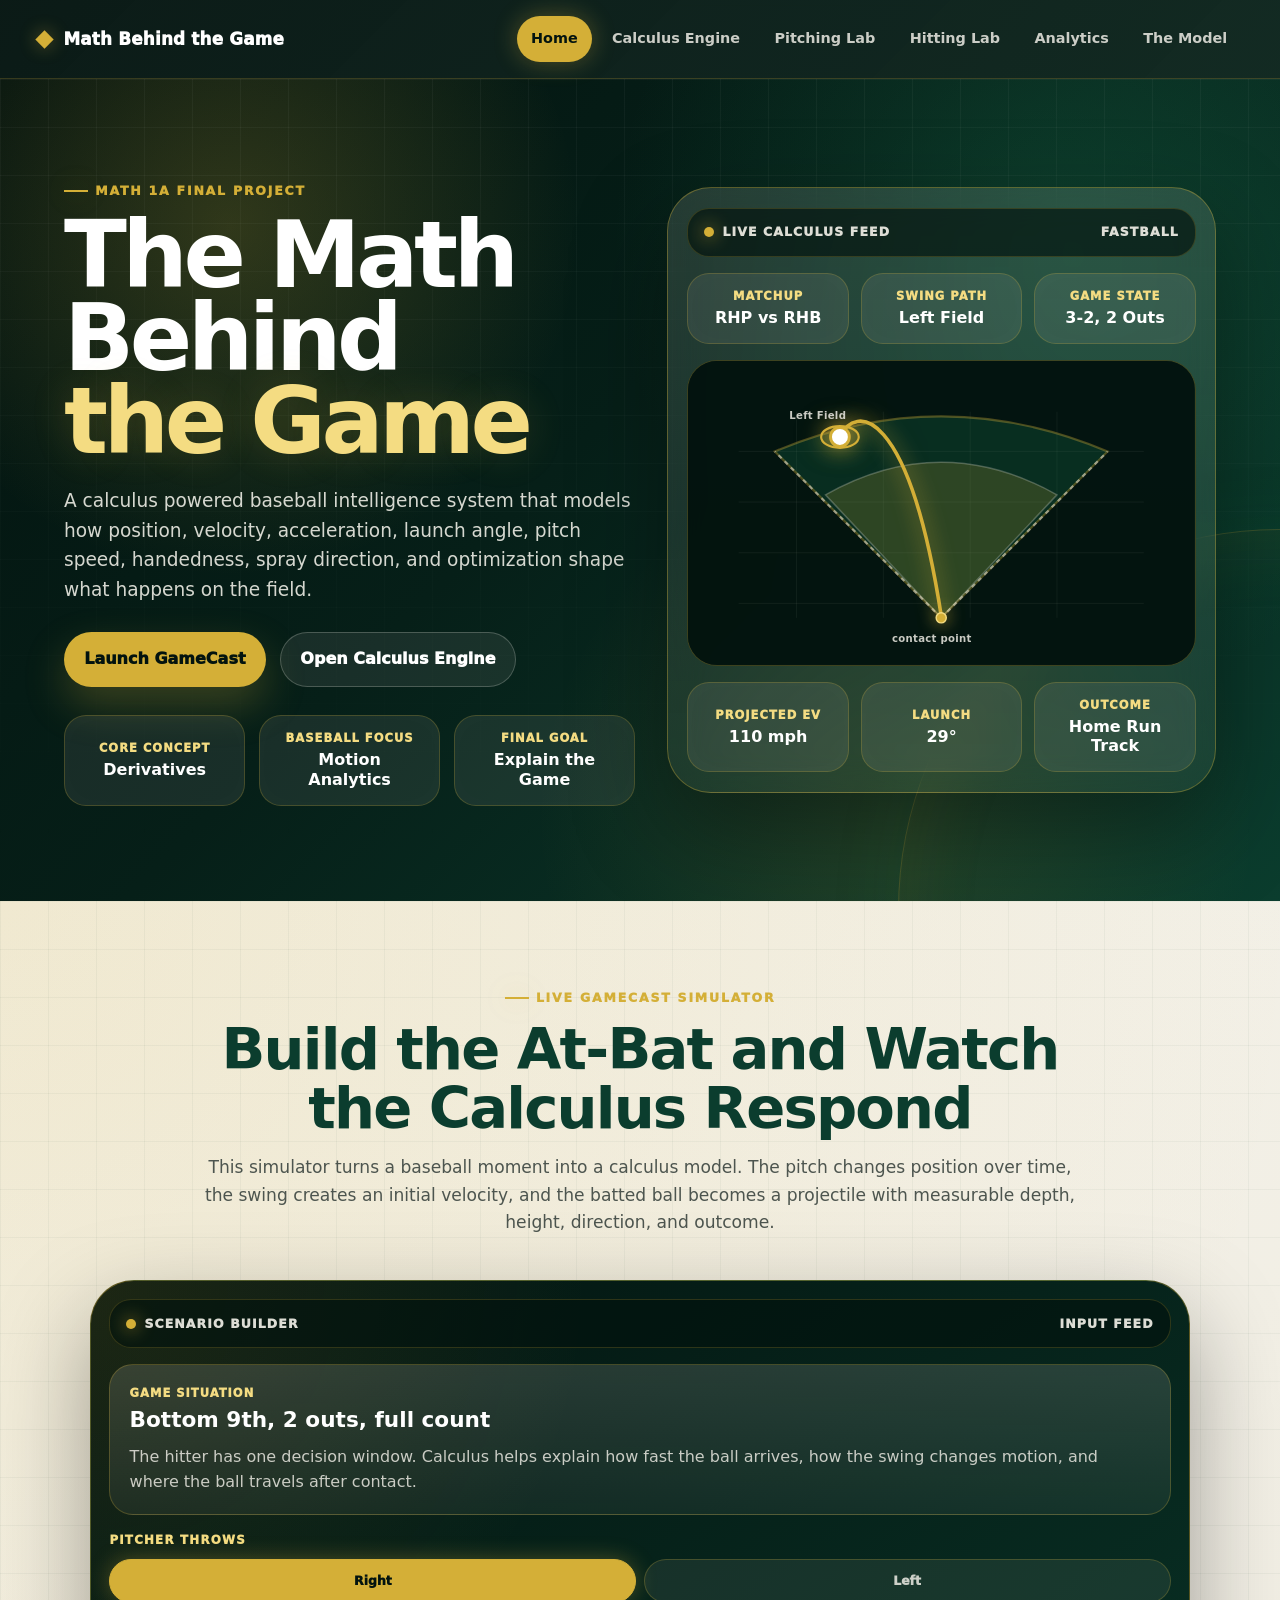
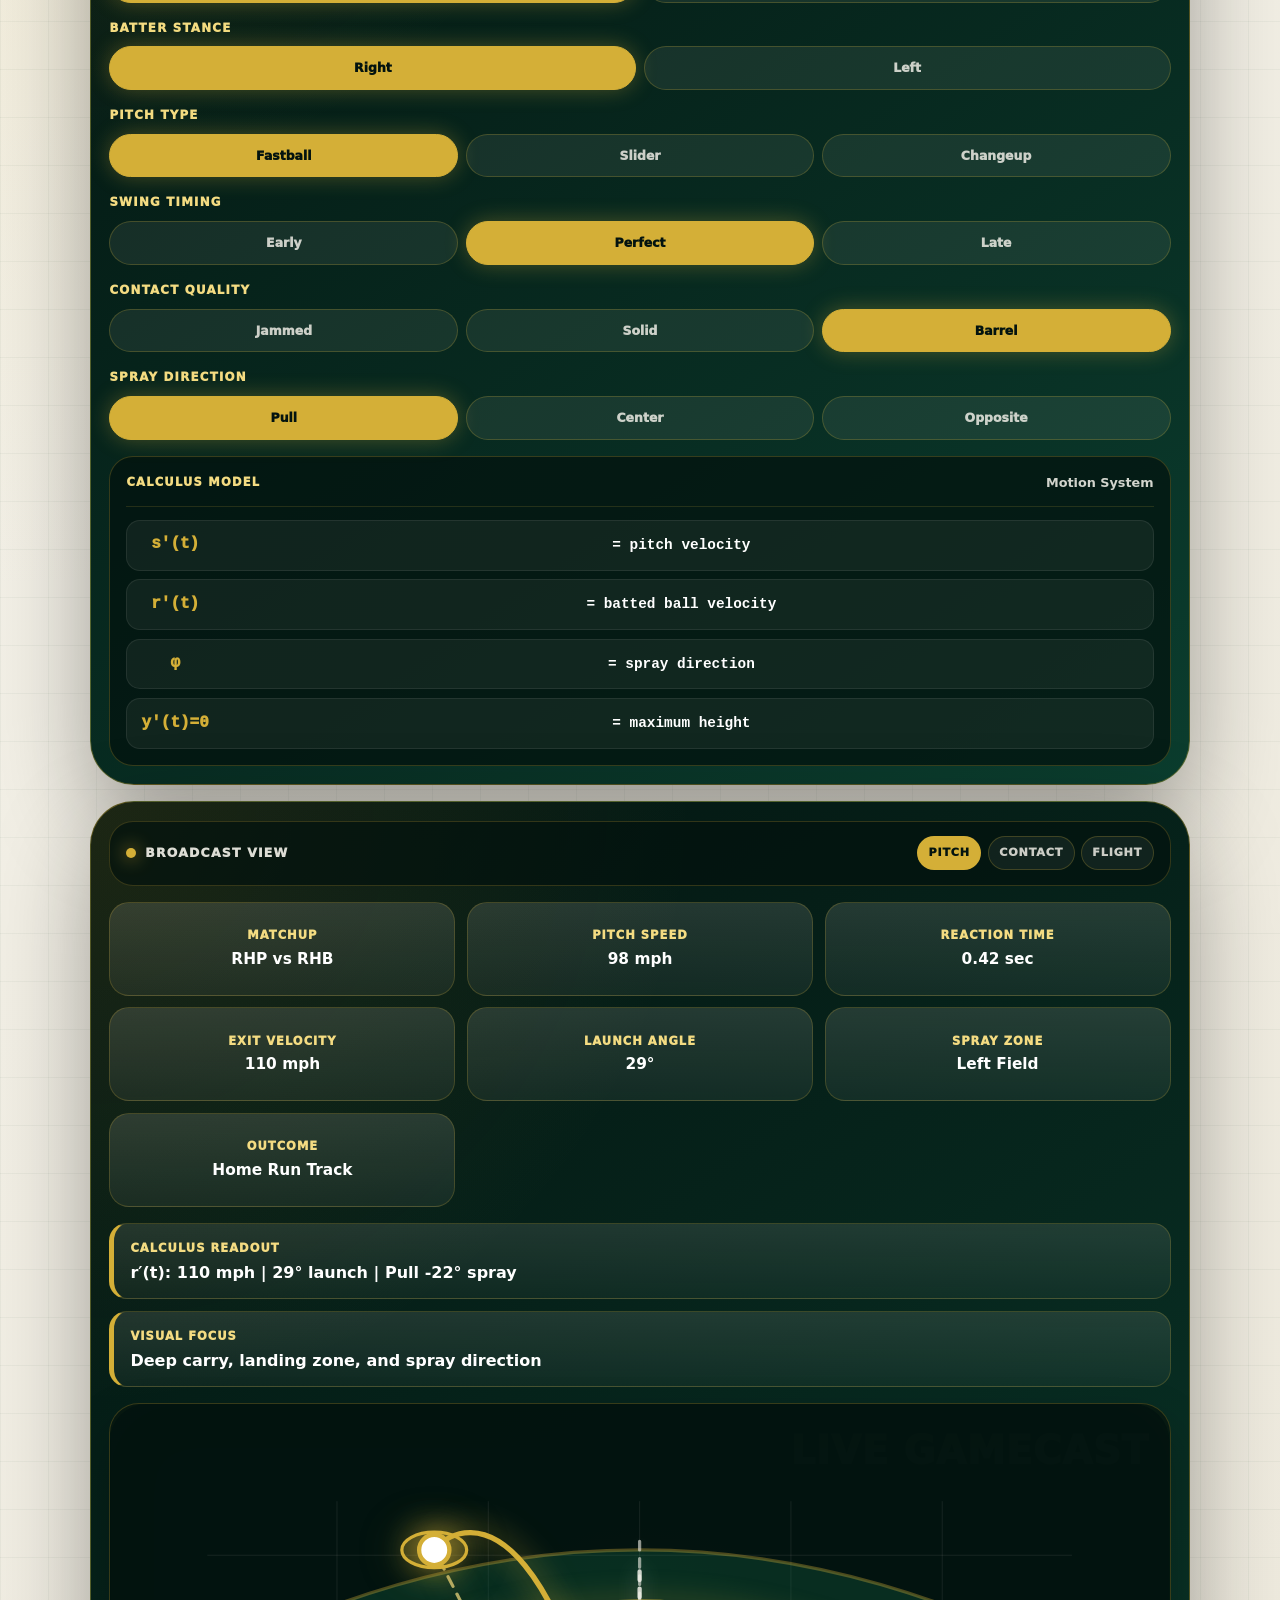
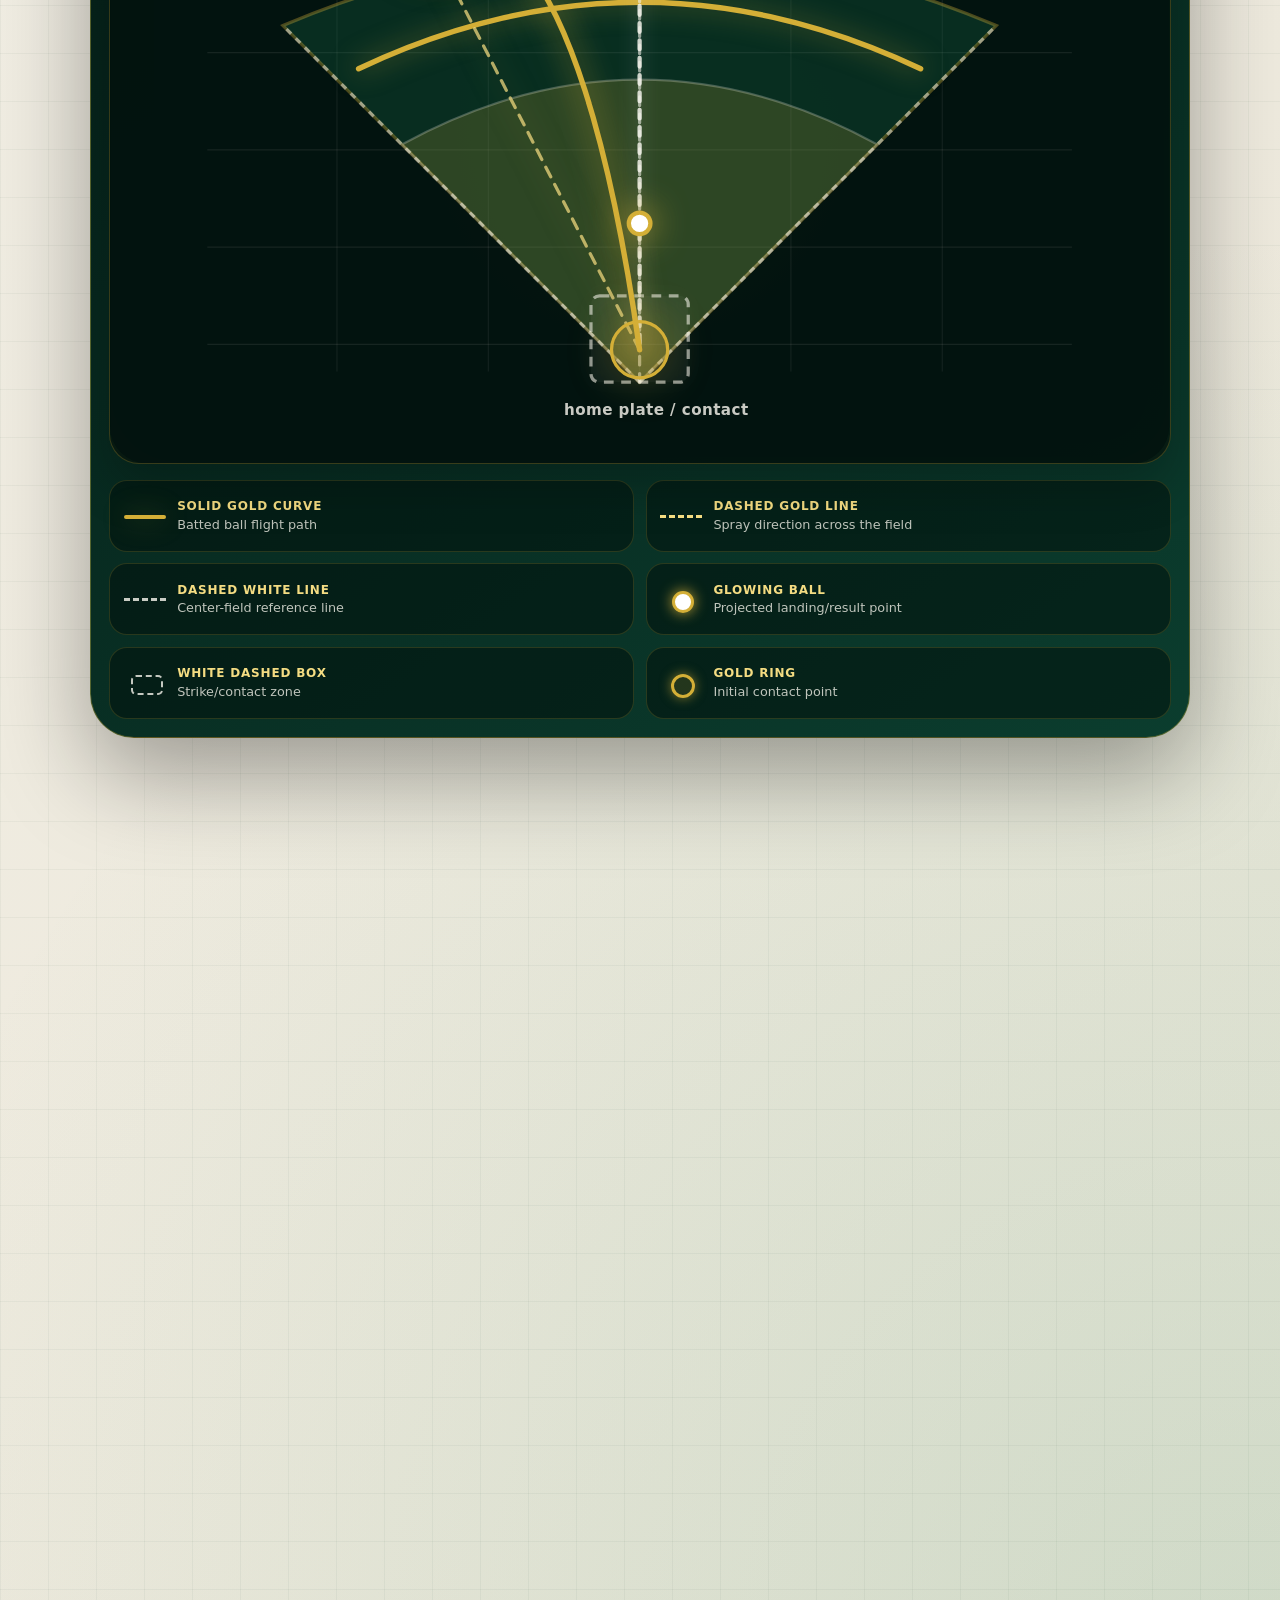
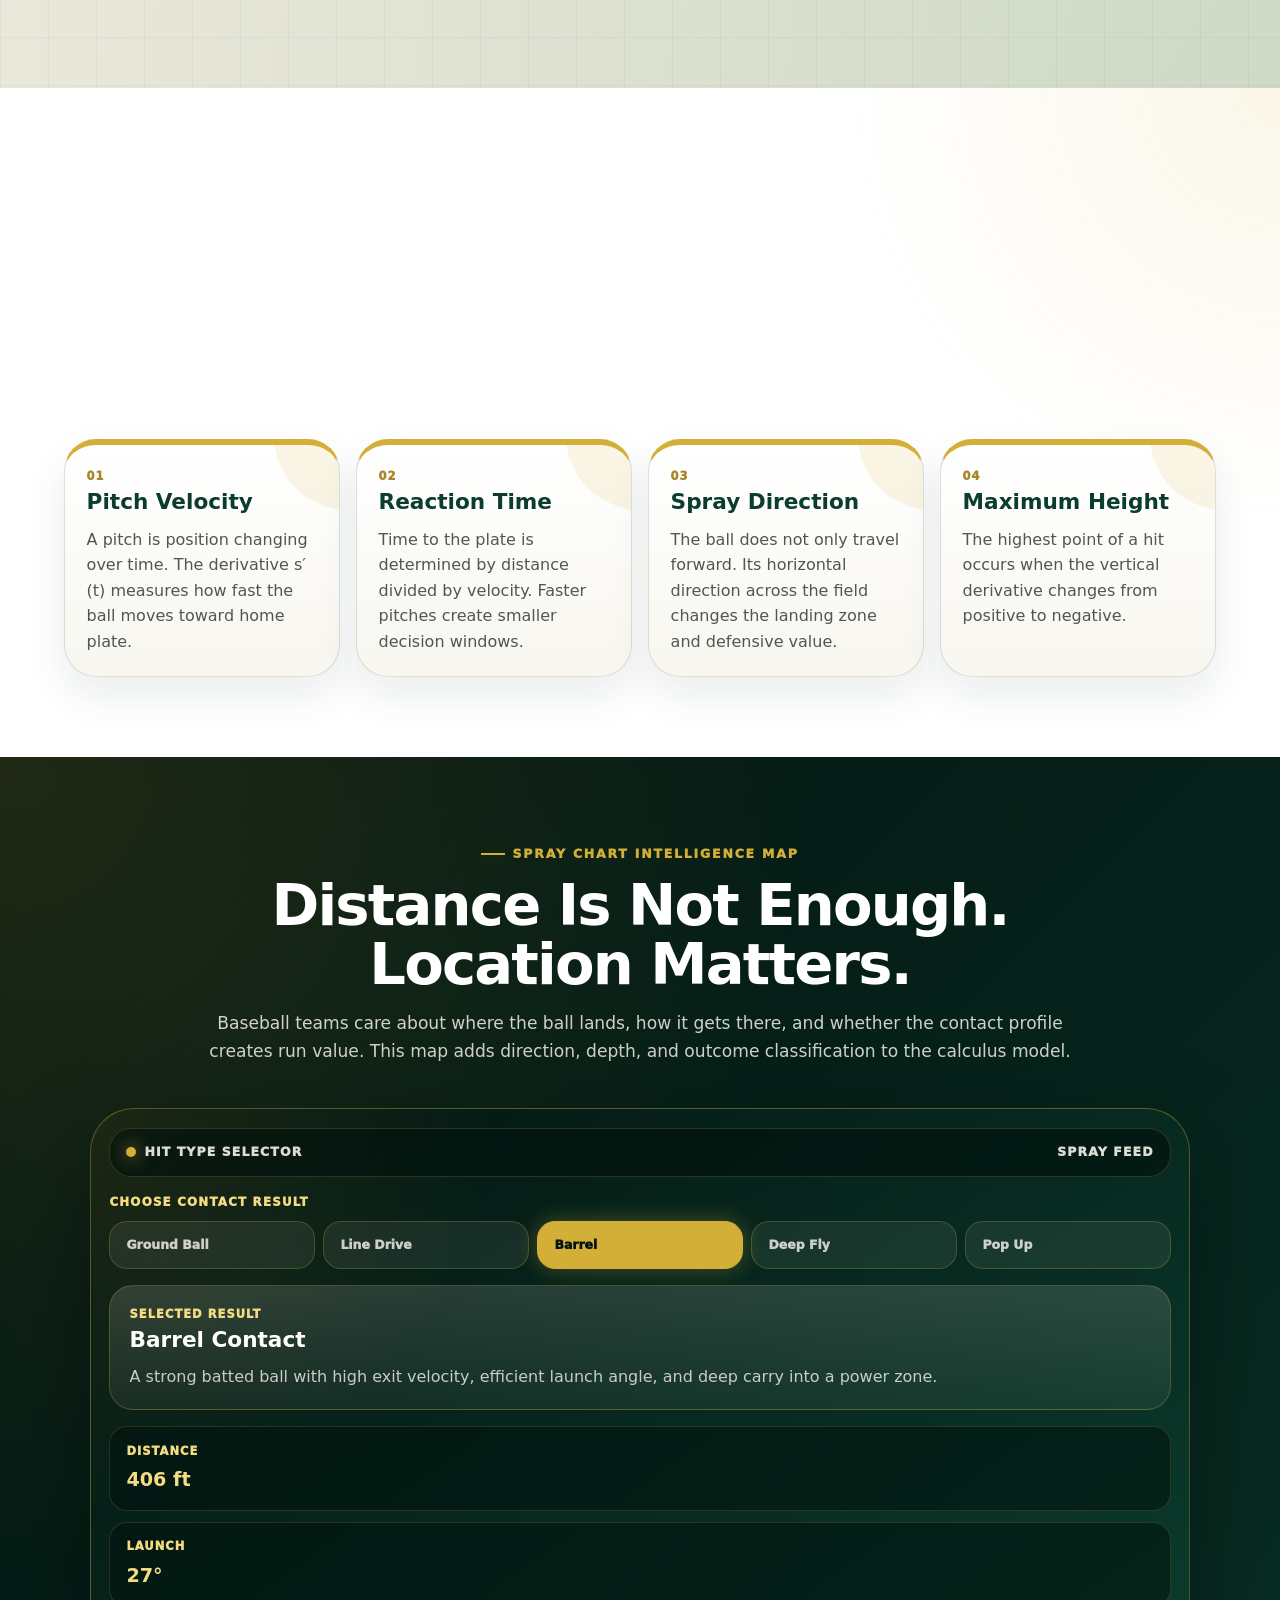
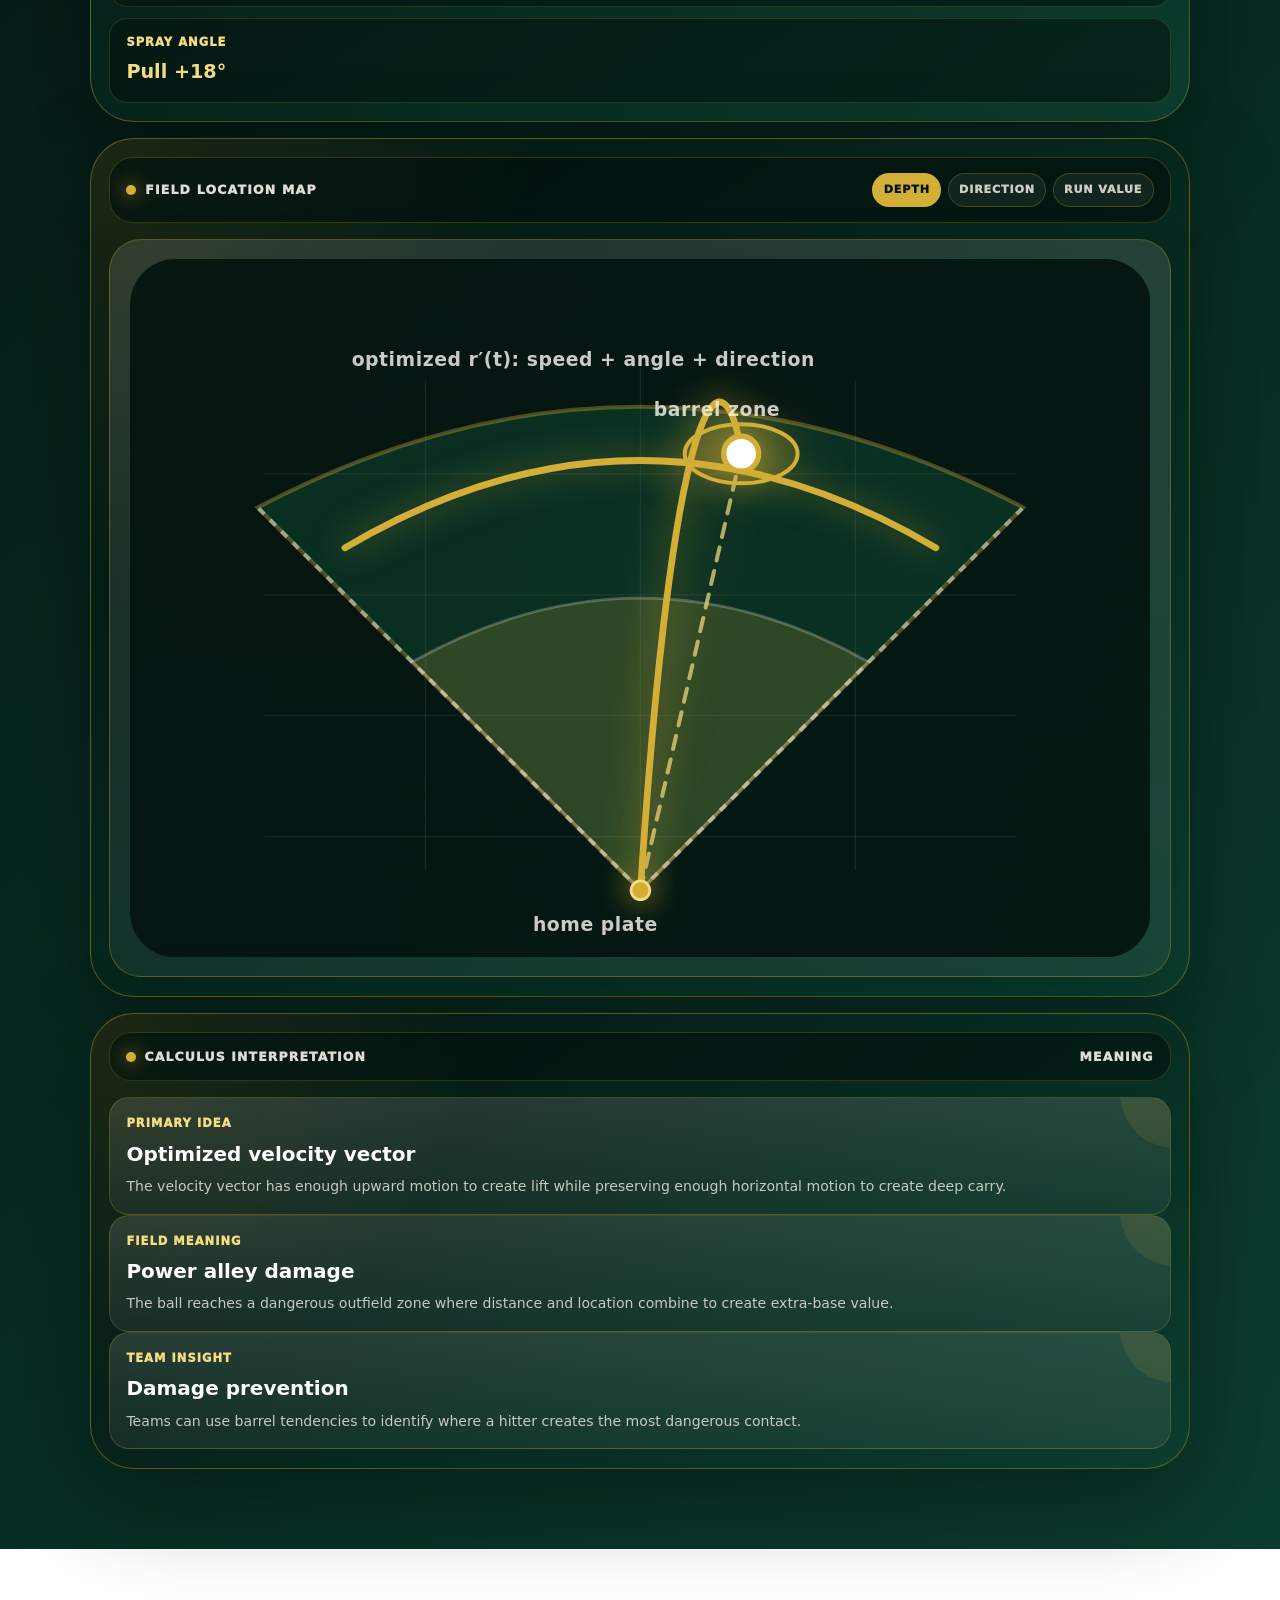
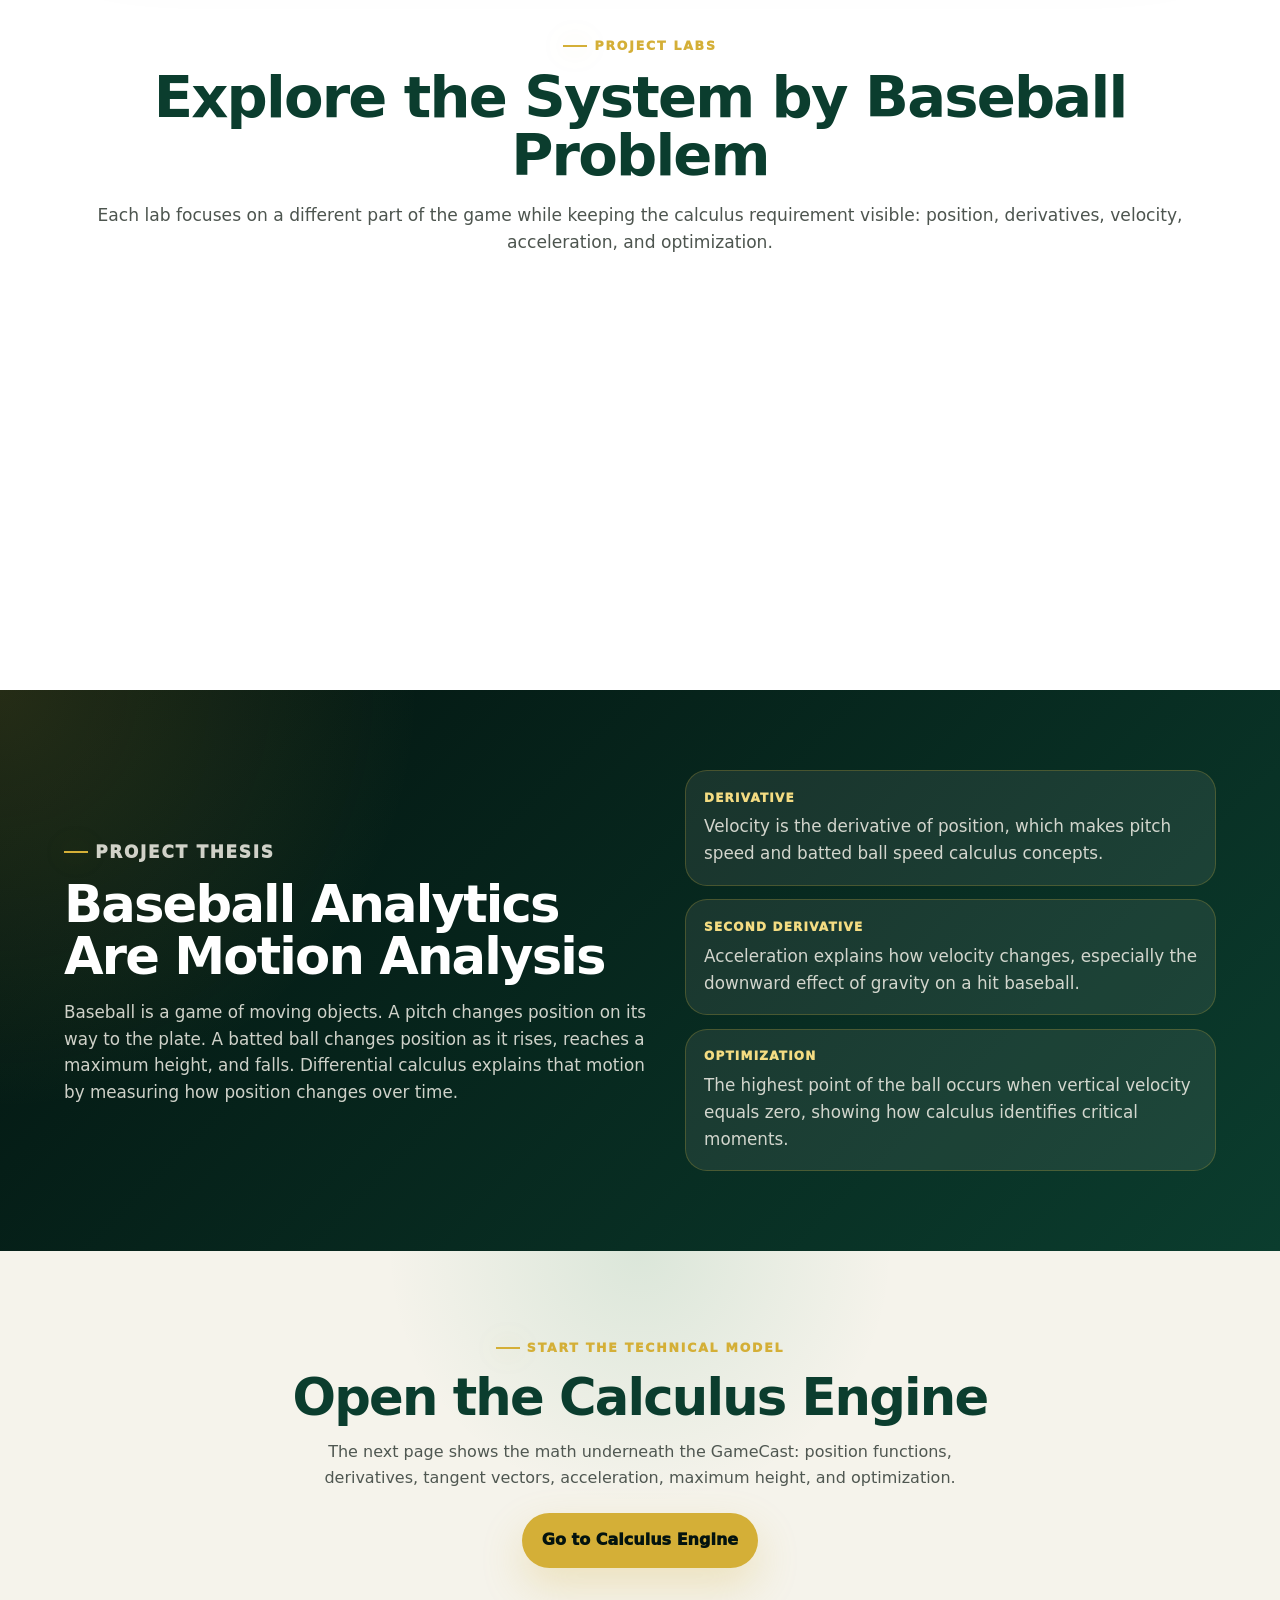
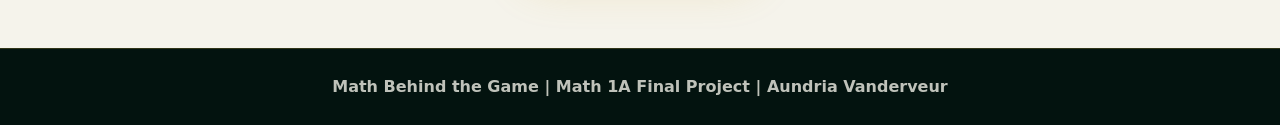
==== commit 840901f9: "Add new files" ====
--- a/index.html
+++ b/index.html
@@ -23,6 +23,7 @@
         <a href="pitching.html">Pitching Lab</a>
         <a href="hitting.html">Hitting Lab</a>
         <a href="analytics.html">Analytics</a>
+        <a href="model.html">The Model</a>
       </div>
     </nav>
   </header>
@@ -884,7 +885,7 @@
   </main>
 
   <footer class="site-footer">
-    <p>The Math Behind the Game | Math 1A Final Project</p>
+    <p>Math Behind the Game | Math 1A Final Project | Aundria Vanderveur</p>
   </footer>
 
   <script src="script.js"></script>
--- a/style.css
+++ b/style.css
@@ -1,8 +1,11 @@
 /* =========================================================
    THE MATH BEHIND THE GAME
-   Cleaned consolidated style.css
-   Safe cleanup: duplicate selectors merged, final values preserved
+   Calculus Powered Baseball Intelligence System
 ========================================================= */
+
+/* ------------------------------
+   ROOT + RESET
+------------------------------ */
 
 :root {
   --green-black: #03130f;
@@ -12,21 +15,26 @@
   --green-700: #0b3d2e;
   --green-600: #12613f;
   --green-500: #1f8a5b;
+
   --gold: #d4af37;
   --gold-soft: #f4dc82;
   --gold-muted: #a98728;
+
   --cream: #f5f3eb;
   --cream-2: #ebe6d8;
   --white: #ffffff;
   --charcoal: #1f2421;
   --muted: #66726b;
+
   --shadow-soft: 0 20px 50px rgba(0, 0, 0, 0.16);
   --shadow-heavy: 0 36px 95px rgba(0, 0, 0, 0.35);
   --gold-glow: 0 0 28px rgba(212, 175, 55, 0.38);
   --green-glow: 0 0 34px rgba(31, 138, 91, 0.28);
+
   --radius-md: 22px;
   --radius-lg: 32px;
   --radius-xl: 44px;
+
   --max-width: 1260px;
 }
 
@@ -44,7 +52,8 @@
   min-height: 100vh;
   background: var(--cream);
   color: var(--charcoal);
-  font-family: Inter,
+  font-family:
+    Inter,
     ui-sans-serif,
     system-ui,
     -apple-system,
@@ -54,7 +63,8 @@
   line-height: 1.6;
 }
 
-img, svg {
+img,
+svg {
   max-width: 100%;
 }
 
@@ -63,19 +73,25 @@
   text-decoration: none;
 }
 
-button, input {
+button,
+input {
   font: inherit;
 }
 
 button {
   cursor: pointer;
 }
+
+/* ------------------------------
+   NAVIGATION
+------------------------------ */
 
 .site-header {
   position: sticky;
   top: 0;
   z-index: 1000;
-  background: linear-gradient(135deg, rgba(3, 19, 15, 0.97), rgba(6, 31, 24, 0.95));
+  background:
+    linear-gradient(135deg, rgba(3, 19, 15, 0.97), rgba(6, 31, 24, 0.95));
   border-bottom: 1px solid rgba(212, 175, 55, 0.22);
   backdrop-filter: blur(18px);
 }
@@ -122,13 +138,20 @@
   transition: all 0.22s ease;
 }
 
-.nav-links a:hover, .nav-links a.active {
+.nav-links a:hover,
+.nav-links a.active {
   color: var(--green-black);
   background: var(--gold);
   box-shadow: 0 0 24px rgba(212, 175, 55, 0.32);
 }
 
-.eyebrow, .section-kicker, .tagline {
+/* ------------------------------
+   REUSABLE
+------------------------------ */
+
+.eyebrow,
+.section-kicker,
+.tagline {
   display: inline-flex;
   align-items: center;
   gap: 0.45rem;
@@ -140,7 +163,9 @@
   margin-bottom: 0.8rem;
 }
 
-.eyebrow::before, .section-kicker::before, .tagline::before {
+.eyebrow::before,
+.section-kicker::before,
+.tagline::before {
   content: "";
   width: 24px;
   height: 2px;
@@ -159,7 +184,8 @@
   text-align: center;
 }
 
-.center-header .eyebrow, .center-header .section-kicker {
+.center-header .eyebrow,
+.center-header .section-kicker {
   justify-content: center;
 }
 
@@ -210,6 +236,10 @@
   background: rgba(245, 243, 235, 0.14);
   border-color: rgba(212, 175, 55, 0.42);
 }
+
+/* ------------------------------
+   ADVANCED HOME HERO
+------------------------------ */
 
 .hero {
   position: relative;
@@ -220,7 +250,8 @@
   gap: 2rem;
   min-height: calc(100vh - 78px);
   padding: 5rem 5%;
-  background: radial-gradient(circle at 18% 18%, rgba(212, 175, 55, 0.21), transparent 28%),
+  background:
+    radial-gradient(circle at 18% 18%, rgba(212, 175, 55, 0.21), transparent 28%),
     radial-gradient(circle at 83% 20%, rgba(31, 138, 91, 0.25), transparent 36%),
     radial-gradient(circle at 70% 90%, rgba(212, 175, 55, 0.13), transparent 31%),
     linear-gradient(135deg, var(--green-black) 0%, var(--green-900) 45%, var(--green-700) 100%);
@@ -230,10 +261,12 @@
   min-height: calc(100vh - 78px);
 }
 
-.hero-bg-grid, .page-hero::before {
+.hero-bg-grid,
+.page-hero::before {
   position: absolute;
   inset: 0;
-  background-image: linear-gradient(rgba(245, 243, 235, 0.045) 1px, transparent 1px),
+  background-image:
+    linear-gradient(rgba(245, 243, 235, 0.045) 1px, transparent 1px),
     linear-gradient(90deg, rgba(245, 243, 235, 0.045) 1px, transparent 1px);
   background-size: 48px 48px;
   mask-image: linear-gradient(to bottom, black, transparent 96%);
@@ -249,11 +282,13 @@
   bottom: -390px;
   border-radius: 50%;
   border: 1px solid rgba(212, 175, 55, 0.22);
-  box-shadow: inset 0 0 90px rgba(212, 175, 55, 0.08),
+  box-shadow:
+    inset 0 0 90px rgba(212, 175, 55, 0.08),
     0 0 80px rgba(31, 138, 91, 0.08);
 }
 
-.hero-content, .hero-visual {
+.hero-content,
+.hero-visual {
   position: relative;
   z-index: 2;
 }
@@ -297,12 +332,15 @@
   max-width: 760px;
 }
 
-.hero-metrics div, .hero-broadcast-score div, .hero-broadcast-readout div {
+.hero-metrics div,
+.hero-broadcast-score div,
+.hero-broadcast-readout div {
   background: rgba(245, 243, 235, 0.08);
   border: 1px solid rgba(212, 175, 55, 0.24);
   border-radius: var(--radius-md);
   padding: 1rem;
   box-shadow: inset 0 0 28px rgba(245, 243, 235, 0.02);
+
   display: flex;
   flex-direction: column;
   justify-content: center;
@@ -310,7 +348,29 @@
   text-align: center;
 }
 
-.hero-metrics span, .scoreboard-main span, .broadcast-stat-ribbon span, .engine-stat-ribbon span, .analysis-card span, .preview-output-grid span, .metric-tile span, .analytics-thesis-card span, .analytics-mini-stack span, .scouting-card span, .flow-card span, .source-card span, .hero-broadcast-score span, .hero-broadcast-readout span, .gamecast-score-strip span, .gamecast-live-readout span, .optimization-score-card span, .grade-row span, .scenario-card span, .intelligence-card span, .field-preview-copy span, .spray-readout-card span, .spray-mini-metrics span {
+.hero-metrics span,
+.scoreboard-main span,
+.broadcast-stat-ribbon span,
+.engine-stat-ribbon span,
+.analysis-card span,
+.preview-output-grid span,
+.metric-tile span,
+.analytics-thesis-card span,
+.analytics-mini-stack span,
+.scouting-card span,
+.flow-card span,
+.source-card span,
+.hero-broadcast-score span,
+.hero-broadcast-readout span,
+.gamecast-score-strip span,
+.gamecast-live-readout span,
+.optimization-score-card span,
+.grade-row span,
+.scenario-card span,
+.intelligence-card span,
+.field-preview-copy span,
+.spray-readout-card span,
+.spray-mini-metrics span {
   display: block;
   color: var(--gold-soft);
   font-size: 0.72rem;
@@ -320,23 +380,43 @@
   margin-bottom: 0.3rem;
 }
 
-.hero-broadcast-score span, .hero-broadcast-readout span, .hero-metrics span {
+.hero-broadcast-score span,
+.hero-broadcast-readout span,
+.hero-metrics span {
   text-align: center;
   line-height: 1.15;
 }
 
-.hero-metrics strong, .scoreboard-main strong, .broadcast-stat-ribbon strong, .engine-stat-ribbon strong, .analysis-card strong, .preview-output-grid strong, .metric-tile strong, .analytics-mini-stack strong, .scouting-card strong, .hero-broadcast-score strong, .hero-broadcast-readout strong, .gamecast-score-strip strong, .gamecast-live-readout strong, .optimization-score-card strong, .grade-row strong, .spray-mini-metrics strong {
+.hero-metrics strong,
+.scoreboard-main strong,
+.broadcast-stat-ribbon strong,
+.engine-stat-ribbon strong,
+.analysis-card strong,
+.preview-output-grid strong,
+.metric-tile strong,
+.analytics-mini-stack strong,
+.scouting-card strong,
+.hero-broadcast-score strong,
+.hero-broadcast-readout strong,
+.gamecast-score-strip strong,
+.gamecast-live-readout strong,
+.optimization-score-card strong,
+.grade-row strong,
+.spray-mini-metrics strong {
   color: var(--white);
   font-size: 1rem;
 }
 
-.hero-broadcast-score strong, .hero-broadcast-readout strong, .hero-metrics strong {
+.hero-broadcast-score strong,
+.hero-broadcast-readout strong,
+.hero-metrics strong {
   text-align: center;
   line-height: 1.2;
 }
 
 .broadcast-hero-card {
-  background: linear-gradient(180deg, rgba(245, 243, 235, 0.13), rgba(245, 243, 235, 0.055));
+  background:
+    linear-gradient(180deg, rgba(245, 243, 235, 0.13), rgba(245, 243, 235, 0.055));
   border: 1px solid rgba(212, 175, 55, 0.36);
   border-radius: var(--radius-xl);
   padding: 1.2rem;
@@ -344,7 +424,8 @@
   backdrop-filter: blur(18px);
 }
 
-.hero-broadcast-score, .hero-broadcast-readout {
+.hero-broadcast-score,
+.hero-broadcast-readout {
   display: grid;
   grid-template-columns: repeat(3, 1fr);
   gap: 0.75rem;
@@ -363,7 +444,12 @@
   background: rgba(3, 19, 15, 0.72);
 }
 
-.scoreboard-top, .console-topbar {
+/* ------------------------------
+   TOP BARS
+------------------------------ */
+
+.scoreboard-top,
+.console-topbar {
   display: flex;
   align-items: center;
   justify-content: space-between;
@@ -375,13 +461,16 @@
   margin-bottom: 1rem;
 }
 
-.scoreboard-top div, .console-topbar div {
+.scoreboard-top div,
+.console-topbar div {
   display: flex;
   align-items: center;
   gap: 0.5rem;
 }
 
-.scoreboard-top p, .console-topbar p, .console-topbar span {
+.scoreboard-top p,
+.console-topbar p,
+.console-topbar span {
   color: rgba(245, 243, 235, 0.9);
   font-size: 0.78rem;
   font-weight: 950;
@@ -398,7 +487,15 @@
   box-shadow: 0 0 18px rgba(212, 175, 55, 0.95);
 }
 
-.hero-svg, .preview-svg, .engine-svg, .gamecast-svg, .field-map-svg {
+/* ------------------------------
+   SVG LANGUAGE
+------------------------------ */
+
+.hero-svg,
+.preview-svg,
+.engine-svg,
+.gamecast-svg,
+.field-map-svg {
   width: 100%;
   display: block;
 }
@@ -417,7 +514,8 @@
   stroke-width: 2;
 }
 
-.hero-arc, .trajectory-path {
+.hero-arc,
+.trajectory-path {
   fill: none;
   stroke: var(--gold);
   stroke-width: 5;
@@ -462,7 +560,8 @@
   transition: all 0.24s ease;
 }
 
-.hero-vector, .velocity-vector {
+.hero-vector,
+.velocity-vector {
   stroke: var(--gold-soft);
   stroke-width: 4;
   stroke-linecap: round;
@@ -470,13 +569,15 @@
   transition: all 0.24s ease;
 }
 
-.hero-vector-arrow, .velocity-arrow {
+.hero-vector-arrow,
+.velocity-arrow {
   fill: var(--gold-soft);
   filter: drop-shadow(0 0 12px rgba(212, 175, 55, 0.74));
   transition: all 0.24s ease;
 }
 
-.hero-gravity, .acceleration-vector {
+.hero-gravity,
+.acceleration-vector {
   stroke: rgba(255, 255, 255, 0.9);
   stroke-width: 4;
   stroke-linecap: round;
@@ -485,7 +586,8 @@
   transition: all 0.24s ease;
 }
 
-.hero-gravity-arrow, .acceleration-arrow {
+.hero-gravity-arrow,
+.acceleration-arrow {
   fill: rgba(255, 255, 255, 0.92);
   transition: all 0.24s ease;
 }
@@ -573,25 +675,33 @@
   display: none;
 }
 
+/* ------------------------------
+   GAMECAST HOMEPAGE
+------------------------------ */
+
 .gamecast-section {
   position: relative;
   padding: 5rem 3.5%;
-  background: radial-gradient(circle at top left, rgba(212, 175, 55, 0.15), transparent 31%),
+  background:
+    radial-gradient(circle at top left, rgba(212, 175, 55, 0.15), transparent 31%),
     radial-gradient(circle at bottom right, rgba(31, 138, 91, 0.14), transparent 35%),
     linear-gradient(135deg, var(--cream), var(--cream-2));
 }
 
-.gamecast-section::before, .engine-section::before {
+.gamecast-section::before,
+.engine-section::before {
   content: "";
   position: absolute;
   inset: 0;
-  background-image: linear-gradient(rgba(11, 61, 46, 0.045) 1px, transparent 1px),
+  background-image:
+    linear-gradient(rgba(11, 61, 46, 0.045) 1px, transparent 1px),
     linear-gradient(90deg, rgba(11, 61, 46, 0.045) 1px, transparent 1px);
   background-size: 48px 48px;
   pointer-events: none;
 }
 
-.gamecast-section > *, .engine-section > * {
+.gamecast-section > *,
+.engine-section > * {
   position: relative;
   z-index: 2;
 }
@@ -605,8 +715,21 @@
   align-items: stretch;
 }
 
-.gamecast-control-panel, .gamecast-main-panel, .gamecast-analysis-panel, .command-control-panel, .broadcast-dashboard, .engine-control-panel, .engine-display, .engine-results-panel, .analytics-panel, .analytics-main-panel, .spray-control-panel, .spray-map-panel, .spray-analysis-panel {
-  background: radial-gradient(circle at top left, rgba(212, 175, 55, 0.12), transparent 32%),
+.gamecast-control-panel,
+.gamecast-main-panel,
+.gamecast-analysis-panel,
+.command-control-panel,
+.broadcast-dashboard,
+.engine-control-panel,
+.engine-display,
+.engine-results-panel,
+.analytics-panel,
+.analytics-main-panel,
+.spray-control-panel,
+.spray-map-panel,
+.spray-analysis-panel {
+  background:
+    radial-gradient(circle at top left, rgba(212, 175, 55, 0.12), transparent 32%),
     linear-gradient(145deg, var(--green-black), var(--green-700));
   border: 1px solid rgba(212, 175, 55, 0.36);
   border-radius: var(--radius-xl);
@@ -615,22 +738,29 @@
   overflow: hidden;
 }
 
-.scenario-card, .analytics-thesis-card, .spray-readout-card {
-  background: linear-gradient(180deg, rgba(245, 243, 235, 0.14), rgba(245, 243, 235, 0.06));
+.scenario-card,
+.analytics-thesis-card,
+.spray-readout-card {
+  background:
+    linear-gradient(180deg, rgba(245, 243, 235, 0.14), rgba(245, 243, 235, 0.06));
   border: 1px solid rgba(212, 175, 55, 0.26);
   border-radius: 24px;
   padding: 1.2rem;
   margin-bottom: 1rem;
 }
 
-.scenario-card h3, .analytics-thesis-card h3, .spray-readout-card h3 {
+.scenario-card h3,
+.analytics-thesis-card h3,
+.spray-readout-card h3 {
   color: var(--white);
   font-size: 1.35rem;
   line-height: 1.12;
   margin-bottom: 0.75rem;
 }
 
-.scenario-card p, .analytics-thesis-card p, .spray-readout-card p {
+.scenario-card p,
+.analytics-thesis-card p,
+.spray-readout-card p {
   color: rgba(245, 243, 235, 0.8);
 }
 
@@ -657,7 +787,8 @@
   grid-template-columns: repeat(2, 1fr);
 }
 
-.choice-btn, .spray-btn {
+.choice-btn,
+.spray-btn {
   border: 1px solid rgba(212, 175, 55, 0.24);
   background: rgba(245, 243, 235, 0.07);
   color: rgba(245, 243, 235, 0.82);
@@ -668,12 +799,14 @@
   transition: all 0.22s ease;
 }
 
-.choice-btn:hover, .spray-btn:hover {
+.choice-btn:hover,
+.spray-btn:hover {
   background: rgba(245, 243, 235, 0.13);
   transform: translateY(-2px);
 }
 
-.choice-btn.active, .spray-btn.active {
+.choice-btn.active,
+.spray-btn.active {
   background: var(--gold);
   color: var(--green-black);
   border-color: var(--gold);
@@ -693,11 +826,13 @@
 }
 
 .gamecast-score-strip div {
-  background: linear-gradient(180deg, rgba(245, 243, 235, 0.13), rgba(245, 243, 235, 0.06));
+  background:
+    linear-gradient(180deg, rgba(245, 243, 235, 0.13), rgba(245, 243, 235, 0.06));
   border: 1px solid rgba(212, 175, 55, 0.22);
   border-radius: 20px;
   padding: 1rem 0.8rem;
   min-height: 94px;
+
   display: flex;
   flex-direction: column;
   justify-content: center;
@@ -725,7 +860,8 @@
 }
 
 .gamecast-live-readout div {
-  background: linear-gradient(180deg, rgba(245, 243, 235, 0.11), rgba(245, 243, 235, 0.045));
+  background:
+    linear-gradient(180deg, rgba(245, 243, 235, 0.11), rgba(245, 243, 235, 0.045));
   border: 1px solid rgba(212, 175, 55, 0.22);
   border-left: 5px solid var(--gold);
   border-radius: 18px;
@@ -748,9 +884,11 @@
   overflow: hidden;
   border: 1px solid rgba(212, 175, 55, 0.25);
   border-radius: 30px;
-  background: radial-gradient(circle at 50% 50%, rgba(212, 175, 55, 0.08), transparent 38%),
+  background:
+    radial-gradient(circle at 50% 50%, rgba(212, 175, 55, 0.08), transparent 38%),
     rgba(3, 19, 15, 0.82);
-  box-shadow: inset 0 0 70px rgba(212, 175, 55, 0.04),
+  box-shadow:
+    inset 0 0 70px rgba(212, 175, 55, 0.04),
     0 22px 48px rgba(0, 0, 0, 0.22);
 }
 
@@ -881,12 +1019,14 @@
 }
 
 .optimization-score-card {
-  background: linear-gradient(180deg, rgba(245, 243, 235, 0.15), rgba(245, 243, 235, 0.07));
+  background:
+    linear-gradient(180deg, rgba(245, 243, 235, 0.15), rgba(245, 243, 235, 0.07));
   border: 1px solid rgba(212, 175, 55, 0.42);
   border-radius: 28px;
   padding: 1.2rem;
   margin-bottom: 1rem;
-  box-shadow: inset 0 0 40px rgba(212, 175, 55, 0.06),
+  box-shadow:
+    inset 0 0 40px rgba(212, 175, 55, 0.06),
     0 0 25px rgba(212, 175, 55, 0.1);
 }
 
@@ -918,7 +1058,8 @@
 .score-fill {
   width: 91%;
   height: 100%;
-  background: linear-gradient(90deg, var(--green-500), var(--gold));
+  background:
+    linear-gradient(90deg, var(--green-500), var(--gold));
   border-radius: 999px;
   box-shadow: 0 0 18px rgba(212, 175, 55, 0.6);
   transition: width 0.28s ease;
@@ -954,6 +1095,10 @@
   min-height: 190px;
 }
 
+/* ------------------------------
+   INTERACTIVE SPRAY CHART
+------------------------------ */
+
 .spray-chart-dashboard {
   width: min(100%, 1580px);
   margin: 0 auto;
@@ -1000,6 +1145,10 @@
 .spray-analysis-card {
   min-height: 158px;
 }
+
+/* ------------------------------
+   BROADCAST / ENGINE PANELS
+------------------------------ */
 
 .broadcast-topline {
   display: flex;
@@ -1051,7 +1200,8 @@
   color: var(--green-black);
 }
 
-.broadcast-stat-ribbon, .engine-stat-ribbon {
+.broadcast-stat-ribbon,
+.engine-stat-ribbon {
   display: grid;
   grid-template-columns: repeat(3, 1fr);
   gap: 0.8rem;
@@ -1062,12 +1212,15 @@
   grid-template-columns: repeat(4, 1fr);
 }
 
-.broadcast-stat-ribbon div, .engine-stat-ribbon div {
-  background: linear-gradient(180deg, rgba(245, 243, 235, 0.13), rgba(245, 243, 235, 0.06));
+.broadcast-stat-ribbon div,
+.engine-stat-ribbon div {
+  background:
+    linear-gradient(180deg, rgba(245, 243, 235, 0.13), rgba(245, 243, 235, 0.06));
   border: 1px solid rgba(212, 175, 55, 0.22);
   border-radius: 20px;
   padding: 1rem 0.8rem;
   min-height: 94px;
+
   display: flex;
   flex-direction: column;
   justify-content: center;
@@ -1075,30 +1228,38 @@
   text-align: center;
 }
 
-.broadcast-stat-ribbon span, .engine-stat-ribbon span {
+.broadcast-stat-ribbon span,
+.engine-stat-ribbon span {
   text-align: center;
   margin-bottom: 0.4rem;
   line-height: 1.15;
 }
 
-.broadcast-stat-ribbon strong, .engine-stat-ribbon strong {
+.broadcast-stat-ribbon strong,
+.engine-stat-ribbon strong {
   font-size: clamp(1rem, 2vw, 1.25rem);
   text-align: center;
   line-height: 1.2;
 }
 
-.broadcast-visual-shell, .engine-visual-shell, .analytics-visual-shell {
+.broadcast-visual-shell,
+.engine-visual-shell,
+.analytics-visual-shell {
   position: relative;
   overflow: hidden;
   border: 1px solid rgba(212, 175, 55, 0.25);
   border-radius: 30px;
-  background: radial-gradient(circle at 50% 50%, rgba(212, 175, 55, 0.08), transparent 38%),
+  background:
+    radial-gradient(circle at 50% 50%, rgba(212, 175, 55, 0.08), transparent 38%),
     rgba(3, 19, 15, 0.82);
-  box-shadow: inset 0 0 70px rgba(212, 175, 55, 0.04),
+  box-shadow:
+    inset 0 0 70px rgba(212, 175, 55, 0.04),
     0 22px 48px rgba(0, 0, 0, 0.22);
 }
 
-.broadcast-visual-shell::before, .engine-visual-shell::before, .analytics-visual-shell::before {
+.broadcast-visual-shell::before,
+.engine-visual-shell::before,
+.analytics-visual-shell::before {
   content: "BALL FLIGHT ENGINE";
   position: absolute;
   top: 1rem;
@@ -1127,16 +1288,23 @@
   content: "FINAL CALCULUS MAP";
 }
 
-.broadcast-visual-shell svg, .engine-visual-shell svg, .analytics-visual-shell svg {
+.broadcast-visual-shell svg,
+.engine-visual-shell svg,
+.analytics-visual-shell svg {
   position: relative;
   z-index: 2;
 }
+
+/* ------------------------------
+   PAGE HERO
+------------------------------ */
 
 .page-hero {
   position: relative;
   overflow: hidden;
   padding: 5rem 5%;
-  background: radial-gradient(circle at top left, rgba(212, 175, 55, 0.18), transparent 30%),
+  background:
+    radial-gradient(circle at top left, rgba(212, 175, 55, 0.18), transparent 30%),
     radial-gradient(circle at bottom right, rgba(31, 138, 91, 0.22), transparent 36%),
     linear-gradient(135deg, var(--green-black), var(--green-700));
   color: var(--white);
@@ -1162,15 +1330,22 @@
   font-size: 1.1rem;
 }
 
+/* ------------------------------
+   ENGINE PAGES
+------------------------------ */
+
 .engine-section {
   position: relative;
   padding: 5rem 3.5%;
-  background: radial-gradient(circle at top right, rgba(212, 175, 55, 0.13), transparent 30%),
+  background:
+    radial-gradient(circle at top right, rgba(212, 175, 55, 0.13), transparent 30%),
     radial-gradient(circle at bottom left, rgba(31, 138, 91, 0.12), transparent 34%),
     linear-gradient(135deg, var(--cream), var(--cream-2));
 }
 
-.engine-command-grid, .pitching-command-grid, .hitting-command-grid {
+.engine-command-grid,
+.pitching-command-grid,
+.hitting-command-grid {
   width: min(100%, 1540px);
   margin: 0 auto;
   display: grid;
@@ -1179,7 +1354,9 @@
   align-items: stretch;
 }
 
-.engine-control-panel, .engine-display, .engine-results-panel {
+.engine-control-panel,
+.engine-display,
+.engine-results-panel {
   border-radius: 34px;
 }
 
@@ -1187,7 +1364,8 @@
   min-width: 0;
 }
 
-.engine-results-panel .console-topbar, .engine-control-panel .console-topbar {
+.engine-results-panel .console-topbar,
+.engine-control-panel .console-topbar {
   margin-bottom: 1rem;
 }
 
@@ -1200,8 +1378,10 @@
   gap: 0.85rem;
 }
 
-.analysis-card, .scouting-card {
-  background: linear-gradient(180deg, rgba(245, 243, 235, 0.13), rgba(245, 243, 235, 0.06));
+.analysis-card,
+.scouting-card {
+  background:
+    linear-gradient(180deg, rgba(245, 243, 235, 0.13), rgba(245, 243, 235, 0.06));
   border: 1px solid rgba(212, 175, 55, 0.22);
   border-radius: 20px;
   padding: 1rem;
@@ -1210,7 +1390,8 @@
   overflow: hidden;
 }
 
-.analysis-card::before, .scouting-card::before {
+.analysis-card::before,
+.scouting-card::before {
   content: "";
   position: absolute;
   width: 110px;
@@ -1221,7 +1402,8 @@
   background: rgba(212, 175, 55, 0.11);
 }
 
-.analysis-card strong, .scouting-card strong {
+.analysis-card strong,
+.scouting-card strong {
   display: block;
   font-size: 1.25rem;
   margin-bottom: 0.35rem;
@@ -1229,19 +1411,24 @@
   z-index: 2;
 }
 
-.analysis-card span, .analysis-card p, .scouting-card span, .scouting-card p {
+.analysis-card span,
+.analysis-card p,
+.scouting-card span,
+.scouting-card p {
   position: relative;
   z-index: 2;
 }
 
-.analysis-card p, .scouting-card p {
+.analysis-card p,
+.scouting-card p {
   color: rgba(245, 243, 235, 0.78);
   font-size: 0.88rem;
 }
 
 .elite-contact {
   border-color: rgba(212, 175, 55, 0.72);
-  box-shadow: inset 0 0 36px rgba(212, 175, 55, 0.08),
+  box-shadow:
+    inset 0 0 36px rgba(212, 175, 55, 0.08),
     0 0 26px rgba(212, 175, 55, 0.13);
 }
 
@@ -1253,13 +1440,19 @@
   border-color: rgba(245, 243, 235, 0.24);
 }
 
-.control-stack, .engine-control-stack {
+/* ------------------------------
+   CONTROLS / FORMULA PANELS
+------------------------------ */
+
+.control-stack,
+.engine-control-stack {
   display: grid;
   gap: 1rem;
 }
 
 .pro-control-card {
-  background: linear-gradient(180deg, rgba(245, 243, 235, 0.12), rgba(245, 243, 235, 0.055));
+  background:
+    linear-gradient(180deg, rgba(245, 243, 235, 0.12), rgba(245, 243, 235, 0.055));
   border: 1px solid rgba(212, 175, 55, 0.26);
   border-radius: 24px;
   padding: 1.1rem;
@@ -1289,7 +1482,8 @@
   width: 100%;
   height: 6px;
   appearance: none;
-  background: linear-gradient(90deg, var(--gold), rgba(245, 243, 235, 0.2));
+  background:
+    linear-gradient(90deg, var(--gold), rgba(245, 243, 235, 0.2));
   border-radius: 999px;
   outline: none;
   cursor: pointer;
@@ -1385,30 +1579,89 @@
   font-size: 0.9rem;
 }
 
-.pitching-engine-section, .hitting-engine-section, .analytics-engine-section {
-  background: radial-gradient(circle at top left, rgba(212, 175, 55, 0.14), transparent 30%),
+/* ------------------------------
+   PITCHING + HITTING SPECIFIC
+------------------------------ */
+
+.pitching-engine-section,
+.hitting-engine-section,
+.analytics-engine-section {
+  background:
+    radial-gradient(circle at top left, rgba(212, 175, 55, 0.14), transparent 30%),
     radial-gradient(circle at bottom right, rgba(31, 138, 91, 0.14), transparent 34%),
     linear-gradient(135deg, var(--cream), var(--cream-2));
 }
 
-.pitching-stat-ribbon, .hitting-stat-ribbon {
+.pitching-stat-ribbon,
+.hitting-stat-ribbon {
   grid-template-columns: repeat(4, 1fr);
 }
 
-#pitchPath, #hitArcPath {
+#pitchPath,
+#hitArcPath {
   stroke-width: 6;
 }
 
-#pitchBall, #pitchLiveLabel, #hitBall, #hitApexDot, #hitTangentLine, #hitVelocityVector, #hitVelocityArrow, #hitAccelerationVector, #hitAccelerationArrow, #hitApexLabel, #hitLiveLabel, #gamePitchPath, #gameHitPath, #gameLandingZone, #gamePitchBall, #gameHitBall, #gameLandingLabel, #gameMathLabel, #gameSprayLane, #gameHandednessLabel, #heroBroadcastArc, #heroLandingZone, #heroBroadcastBall, #heroLandingLabel, #sprayVectorLine, #sprayFlightArc, #sprayLandingZone, #sprayLandingDot, #sprayZoneLabel, #sprayMathLabel, #engineArcPath, #engineTangentLine, #engineVelocityVector, #engineVelocityArrow, #engineAccelerationVector, #engineAccelerationArrow, #engineApexDot, #engineBall, #engineApexLabel, #engineLiveLabel, #engineRiseDot, #engineFallDot, #engineLandDot {
+#pitchBall,
+#pitchLiveLabel,
+#hitBall,
+#hitApexDot,
+#hitTangentLine,
+#hitVelocityVector,
+#hitVelocityArrow,
+#hitAccelerationVector,
+#hitAccelerationArrow,
+#hitApexLabel,
+#hitLiveLabel,
+#gamePitchPath,
+#gameHitPath,
+#gameLandingZone,
+#gamePitchBall,
+#gameHitBall,
+#gameLandingLabel,
+#gameMathLabel,
+#gameSprayLane,
+#gameHandednessLabel,
+#heroBroadcastArc,
+#heroLandingZone,
+#heroBroadcastBall,
+#heroLandingLabel,
+#sprayVectorLine,
+#sprayFlightArc,
+#sprayLandingZone,
+#sprayLandingDot,
+#sprayZoneLabel,
+#sprayMathLabel,
+#engineArcPath,
+#engineTangentLine,
+#engineVelocityVector,
+#engineVelocityArrow,
+#engineAccelerationVector,
+#engineAccelerationArrow,
+#engineApexDot,
+#engineBall,
+#engineApexLabel,
+#engineLiveLabel,
+#engineRiseDot,
+#engineFallDot,
+#engineLandDot {
   transition: all 0.28s ease;
 }
 
-.content-section, .modules-section, .case-study-section, .final-cta {
+/* ------------------------------
+   INTELLIGENCE SECTION
+------------------------------ */
+
+.content-section,
+.modules-section,
+.case-study-section,
+.final-cta {
   padding: 5rem 5%;
 }
 
 .intelligence-section {
-  background: radial-gradient(circle at top right, rgba(212, 175, 55, 0.11), transparent 30%),
+  background:
+    radial-gradient(circle at top right, rgba(212, 175, 55, 0.11), transparent 30%),
     var(--white);
 }
 
@@ -1420,8 +1673,13 @@
   gap: 1rem;
 }
 
-.intelligence-card, .flow-card, .technical-card, .module-card, .source-card {
-  background: linear-gradient(180deg, #ffffff, #f8f6ef);
+.intelligence-card,
+.flow-card,
+.technical-card,
+.module-card,
+.source-card {
+  background:
+    linear-gradient(180deg, #ffffff, #f8f6ef);
   border: 1px solid rgba(11, 61, 46, 0.14);
   border-top: 6px solid var(--gold);
   border-radius: var(--radius-lg);
@@ -1432,7 +1690,10 @@
   overflow: hidden;
 }
 
-.intelligence-card::before, .flow-card::before, .technical-card::before, .module-card::before {
+.intelligence-card::before,
+.flow-card::before,
+.technical-card::before,
+.module-card::before {
   content: "";
   position: absolute;
   width: 150px;
@@ -1443,18 +1704,28 @@
   background: rgba(212, 175, 55, 0.13);
 }
 
-.intelligence-card:hover, .flow-card:hover, .technical-card:hover, .module-card:hover {
+.intelligence-card:hover,
+.flow-card:hover,
+.technical-card:hover,
+.module-card:hover {
   transform: translateY(-8px);
   box-shadow: 0 28px 58px rgba(11, 61, 46, 0.16);
 }
 
-.intelligence-card span, .flow-card span, .technical-card span, .source-card span {
+.intelligence-card span,
+.flow-card span,
+.technical-card span,
+.source-card span {
   color: var(--gold-muted);
   position: relative;
   z-index: 2;
 }
 
-.intelligence-card h3, .flow-card h3, .technical-card h3, .module-card h3, .source-card h3 {
+.intelligence-card h3,
+.flow-card h3,
+.technical-card h3,
+.module-card h3,
+.source-card h3 {
   color: var(--green-700);
   font-size: 1.35rem;
   line-height: 1.15;
@@ -1468,15 +1739,24 @@
   font-size: 1.15rem;
 }
 
-.intelligence-card p, .flow-card p, .technical-card p, .module-card p, .source-card p {
+.intelligence-card p,
+.flow-card p,
+.technical-card p,
+.module-card p,
+.source-card p {
   color: #4f5751;
   position: relative;
   z-index: 2;
 }
 
+/* ------------------------------
+   FIELD / DARK SECTIONS
+------------------------------ */
+
 .dark-lab-section {
   padding: 5rem 5%;
-  background: radial-gradient(circle at top left, rgba(212, 175, 55, 0.14), transparent 30%),
+  background:
+    radial-gradient(circle at top left, rgba(212, 175, 55, 0.14), transparent 30%),
     linear-gradient(135deg, var(--green-black), var(--green-700));
   color: var(--white);
 }
@@ -1498,8 +1778,10 @@
   align-items: stretch;
 }
 
-.field-preview-card, .field-preview-copy {
-  background: linear-gradient(180deg, rgba(245, 243, 235, 0.12), rgba(245, 243, 235, 0.055));
+.field-preview-card,
+.field-preview-copy {
+  background:
+    linear-gradient(180deg, rgba(245, 243, 235, 0.12), rgba(245, 243, 235, 0.055));
   border: 1px solid rgba(212, 175, 55, 0.3);
   border-radius: var(--radius-lg);
   padding: 1.2rem;
@@ -1545,11 +1827,19 @@
   margin-bottom: 0.25rem;
 }
 
+/* ------------------------------
+   MODULES + CASE STUDY
+------------------------------ */
+
 .modules-section {
   background: var(--white);
 }
 
-.modules-section .section-header, .module-grid, .case-study-grid, .final-cta, .content-section > .section-header {
+.modules-section .section-header,
+.module-grid,
+.case-study-grid,
+.final-cta,
+.content-section > .section-header {
   width: min(100%, var(--max-width));
   margin-left: auto;
   margin-right: auto;
@@ -1590,7 +1880,8 @@
 }
 
 .case-study-section {
-  background: radial-gradient(circle at top left, rgba(212, 175, 55, 0.16), transparent 30%),
+  background:
+    radial-gradient(circle at top left, rgba(212, 175, 55, 0.16), transparent 30%),
     linear-gradient(135deg, var(--green-black), var(--green-700));
   color: var(--white);
 }
@@ -1602,7 +1893,8 @@
   align-items: center;
 }
 
-.case-study-grid h2, .final-cta h2 {
+.case-study-grid h2,
+.final-cta h2 {
   font-size: clamp(2.2rem, 4vw, 4.1rem);
   line-height: 1.02;
   letter-spacing: -1.8px;
@@ -1635,6 +1927,10 @@
   display: block;
   margin-bottom: 0.35rem;
 }
+
+/* ------------------------------
+   ANALYTICS PAGE
+------------------------------ */
 
 .analytics-dashboard-grid {
   width: min(100%, 1580px);
@@ -1645,17 +1941,13 @@
   align-items: stretch;
 }
 
-.analytics-panel, .analytics-main-panel {
-  border-radius: 28px;
-  background: radial-gradient(circle at top right, rgba(212, 175, 55, 0.13), transparent 32%),
-    linear-gradient(180deg, rgba(3, 19, 15, 0.98), rgba(1, 10, 8, 0.98));
-  border: 1px solid rgba(212, 175, 55, 0.28);
-  padding: 1rem;
-  box-shadow: inset 0 0 70px rgba(212, 175, 55, 0.035),
-    0 28px 60px rgba(0, 0, 0, 0.2);
-}
-
-.analytics-mini-stack, .scouting-stack {
+.analytics-panel,
+.analytics-main-panel {
+  border-radius: 34px;
+}
+
+.analytics-mini-stack,
+.scouting-stack {
   display: grid;
   gap: 0.85rem;
 }
@@ -1680,7 +1972,8 @@
 }
 
 .metric-tile {
-  background: linear-gradient(180deg, rgba(245, 243, 235, 0.13), rgba(245, 243, 235, 0.06));
+  background:
+    linear-gradient(180deg, rgba(245, 243, 235, 0.13), rgba(245, 243, 235, 0.06));
   border: 1px solid rgba(212, 175, 55, 0.22);
   border-radius: 20px;
   padding: 1rem;
@@ -1700,12 +1993,12 @@
 }
 
 .analytics-svg {
-  min-height: 640px;
-  width: 100%;
-  display: block;
-}
-
-.logic-flow-grid, .technical-grid, .source-grid {
+  min-height: 390px;
+}
+
+.logic-flow-grid,
+.technical-grid,
+.source-grid {
   width: min(100%, var(--max-width));
   margin: 0 auto;
   display: grid;
@@ -1787,12 +2080,7 @@
 .source-card {
   display: flex;
   flex-direction: column;
-  min-height: 210px;
-  background: linear-gradient(180deg, rgba(3, 19, 15, 0.98), rgba(1, 10, 8, 0.98));
-  border: 1px solid rgba(212, 175, 55, 0.28);
-  border-radius: 26px;
-  padding: 1.2rem;
-  box-shadow: 0 24px 50px rgba(0, 0, 0, 0.16);
+  min-height: 260px;
 }
 
 .source-card a {
@@ -1800,6 +2088,10 @@
   color: var(--green-600);
   font-weight: 950;
 }
+
+/* ------------------------------
+   OPTIMIZATION / DARK SECTIONS
+------------------------------ */
 
 .optimization-grid {
   width: min(100%, var(--max-width));
@@ -1810,8 +2102,10 @@
   align-items: stretch;
 }
 
-.optimization-proof, .optimization-explanation {
-  background: linear-gradient(180deg, rgba(245, 243, 235, 0.12), rgba(245, 243, 235, 0.055));
+.optimization-proof,
+.optimization-explanation {
+  background:
+    linear-gradient(180deg, rgba(245, 243, 235, 0.12), rgba(245, 243, 235, 0.055));
   border: 1px solid rgba(212, 175, 55, 0.3);
   border-radius: var(--radius-lg);
   padding: 1.35rem;
@@ -1855,9 +2149,14 @@
   margin-bottom: 1rem;
 }
 
+/* ------------------------------
+   FINAL CTA + FOOTER
+------------------------------ */
+
 .final-cta {
   text-align: center;
-  background: radial-gradient(circle at center top, rgba(31, 138, 91, 0.12), transparent 34%),
+  background:
+    radial-gradient(circle at center top, rgba(31, 138, 91, 0.12), transparent 34%),
     var(--cream);
   padding: 5rem 5%;
 }
@@ -1881,15 +2180,22 @@
   font-weight: 850;
 }
 
+/* =========================================================
+   CALCULUS MOTION LAB UPGRADE
+   Phase Controller + Motion Radar Styling
+========================================================= */
+
 .calculus-hero {
-  background: radial-gradient(circle at 18% 18%, rgba(212, 175, 55, 0.2), transparent 28%),
+  background:
+    radial-gradient(circle at 18% 18%, rgba(212, 175, 55, 0.2), transparent 28%),
     radial-gradient(circle at 82% 25%, rgba(31, 138, 91, 0.28), transparent 34%),
     radial-gradient(circle at 50% 90%, rgba(245, 243, 235, 0.08), transparent 35%),
     linear-gradient(135deg, #03130f 0%, #061f18 48%, #0b3d2e 100%);
 }
 
 .calculus-command-section {
-  background: radial-gradient(circle at top left, rgba(212, 175, 55, 0.16), transparent 30%),
+  background:
+    radial-gradient(circle at top left, rgba(212, 175, 55, 0.16), transparent 30%),
     radial-gradient(circle at bottom right, rgba(31, 138, 91, 0.16), transparent 34%),
     linear-gradient(135deg, #f5f3eb, #ebe6d8);
 }
@@ -1907,7 +2213,9 @@
   align-items: start;
 }
 
-.motion-control-panel, .motion-main-panel, .motion-results-panel {
+.motion-control-panel,
+.motion-main-panel,
+.motion-results-panel {
   min-height: 100%;
 }
 
@@ -1916,14 +2224,16 @@
 }
 
 .motion-status-card {
-  background: radial-gradient(circle at top right, rgba(212, 175, 55, 0.18), transparent 34%),
+  background:
+    radial-gradient(circle at top right, rgba(212, 175, 55, 0.18), transparent 34%),
     linear-gradient(180deg, rgba(245, 243, 235, 0.16), rgba(245, 243, 235, 0.065));
   border: 1px solid rgba(212, 175, 55, 0.34);
   border-left: 6px solid var(--gold);
   border-radius: 26px;
   padding: 1.25rem;
   margin-bottom: 1rem;
-  box-shadow: inset 0 0 36px rgba(212, 175, 55, 0.05),
+  box-shadow:
+    inset 0 0 36px rgba(212, 175, 55, 0.05),
     0 0 28px rgba(212, 175, 55, 0.08);
 }
 
@@ -1949,9 +2259,14 @@
   font-size: 0.92rem;
 }
 
+/* ------------------------------
+   PHASE CONTROL CARD
+------------------------------ */
+
 .phase-control-card {
   margin-top: 1rem;
-  background: radial-gradient(circle at top left, rgba(212, 175, 55, 0.11), transparent 32%),
+  background:
+    radial-gradient(circle at top left, rgba(212, 175, 55, 0.11), transparent 32%),
     linear-gradient(180deg, rgba(245, 243, 235, 0.12), rgba(245, 243, 235, 0.052));
   border: 1px solid rgba(212, 175, 55, 0.26);
   border-radius: 26px;
@@ -1971,7 +2286,8 @@
   align-items: center;
   gap: 0.6rem;
   border: 1px solid rgba(212, 175, 55, 0.24);
-  background: linear-gradient(180deg, rgba(245, 243, 235, 0.08), rgba(245, 243, 235, 0.035));
+  background:
+    linear-gradient(180deg, rgba(245, 243, 235, 0.08), rgba(245, 243, 235, 0.035));
   color: rgba(245, 243, 235, 0.82);
   border-radius: 18px;
   padding: 0.72rem 0.85rem;
@@ -2021,7 +2337,8 @@
   min-height: 48px;
   border: 1px solid rgba(244, 220, 130, 0.5);
   border-radius: 999px;
-  background: linear-gradient(90deg, rgba(212, 175, 55, 0.95), rgba(244, 220, 130, 0.95));
+  background:
+    linear-gradient(90deg, rgba(212, 175, 55, 0.95), rgba(244, 220, 130, 0.95));
   color: var(--green-black);
   font-size: 0.82rem;
   font-weight: 950;
@@ -2035,6 +2352,10 @@
   transform: translateY(-2px);
   box-shadow: 0 22px 44px rgba(212, 175, 55, 0.3);
 }
+
+/* ------------------------------
+   CLEAN MOTION READOUT
+------------------------------ */
 
 .motion-readout-strip {
   display: grid;
@@ -2048,11 +2369,13 @@
 }
 
 .motion-readout-strip div {
-  background: linear-gradient(180deg, rgba(245, 243, 235, 0.13), rgba(245, 243, 235, 0.055));
+  background:
+    linear-gradient(180deg, rgba(245, 243, 235, 0.13), rgba(245, 243, 235, 0.055));
   border: 1px solid rgba(212, 175, 55, 0.24);
   border-radius: 22px;
   padding: 1rem 0.9rem;
   min-height: 96px;
+
   display: flex;
   flex-direction: column;
   justify-content: center;
@@ -2077,15 +2400,21 @@
   line-height: 1.2;
 }
 
+/* ------------------------------
+   MOTION VISUAL SHELL
+------------------------------ */
+
 .motion-visual-shell {
   position: relative;
   overflow: hidden;
   border: 1px solid rgba(212, 175, 55, 0.28);
   border-radius: 34px;
-  background: radial-gradient(circle at 50% 78%, rgba(212, 175, 55, 0.11), transparent 32%),
+  background:
+    radial-gradient(circle at 50% 78%, rgba(212, 175, 55, 0.11), transparent 32%),
     radial-gradient(circle at 48% 42%, rgba(31, 138, 91, 0.16), transparent 42%),
     rgba(3, 19, 15, 0.88);
-  box-shadow: inset 0 0 95px rgba(212, 175, 55, 0.04),
+  box-shadow:
+    inset 0 0 95px rgba(212, 175, 55, 0.04),
     0 26px 58px rgba(0, 0, 0, 0.28);
 }
 
@@ -2134,7 +2463,8 @@
 
 .motion-trajectory-path {
   stroke-width: 6;
-  filter: drop-shadow(0 0 14px rgba(212, 175, 55, 0.85))
+  filter:
+    drop-shadow(0 0 14px rgba(212, 175, 55, 0.85))
     drop-shadow(0 0 30px rgba(212, 175, 55, 0.28));
 }
 
@@ -2152,6 +2482,10 @@
   font-size: 13px;
   font-weight: 850;
 }
+
+/* ------------------------------
+   PHASE DOTS
+------------------------------ */
 
 .phase-dot {
   fill: rgba(245, 243, 235, 0.28);
@@ -2160,13 +2494,19 @@
   transition: all 0.28s ease;
 }
 
-.active-phase-dot, .phase-dot.active-phase-dot {
+.active-phase-dot,
+.phase-dot.active-phase-dot {
   fill: var(--gold);
   stroke: var(--gold-soft);
   stroke-width: 3;
-  filter: drop-shadow(0 0 10px rgba(212, 175, 55, 0.9))
+  filter:
+    drop-shadow(0 0 10px rgba(212, 175, 55, 0.9))
     drop-shadow(0 0 22px rgba(212, 175, 55, 0.45));
 }
+
+/* ------------------------------
+   MOTION SUMMARY CARDS
+------------------------------ */
 
 .motion-summary-grid {
   display: grid;
@@ -2176,13 +2516,15 @@
 }
 
 .motion-summary-card {
-  background: linear-gradient(180deg, rgba(245, 243, 235, 0.12), rgba(245, 243, 235, 0.05));
+  background:
+    linear-gradient(180deg, rgba(245, 243, 235, 0.12), rgba(245, 243, 235, 0.05));
   border: 1px solid rgba(212, 175, 55, 0.24);
   border-top: 4px solid rgba(212, 175, 55, 0.8);
   border-radius: 22px;
   padding: 1rem;
   min-height: 132px;
-  box-shadow: inset 0 0 28px rgba(212, 175, 55, 0.03),
+  box-shadow:
+    inset 0 0 28px rgba(212, 175, 55, 0.03),
     0 14px 34px rgba(0, 0, 0, 0.12);
 }
 
@@ -2210,9 +2552,14 @@
   line-height: 1.35;
 }
 
+/* ------------------------------
+   MOTION TIMELINE
+------------------------------ */
+
 .motion-timeline {
   margin-top: 1rem;
-  background: linear-gradient(180deg, rgba(245, 243, 235, 0.11), rgba(245, 243, 235, 0.045));
+  background:
+    linear-gradient(180deg, rgba(245, 243, 235, 0.11), rgba(245, 243, 235, 0.045));
   border: 1px solid rgba(212, 175, 55, 0.24);
   border-radius: 26px;
   padding: 1rem;
@@ -2236,7 +2583,8 @@
   right: 8%;
   top: 50%;
   height: 3px;
-  background: linear-gradient(90deg, rgba(212, 175, 55, 0.2), rgba(212, 175, 55, 0.75), rgba(212, 175, 55, 0.2));
+  background:
+    linear-gradient(90deg, rgba(212, 175, 55, 0.2), rgba(212, 175, 55, 0.75), rgba(212, 175, 55, 0.2));
   border-radius: 999px;
   transform: translateY(-50%);
   z-index: 1;
@@ -2264,9 +2612,14 @@
   background: var(--gold);
   color: var(--green-black);
   border-color: var(--gold);
-  box-shadow: 0 0 18px rgba(212, 175, 55, 0.45),
+  box-shadow:
+    0 0 18px rgba(212, 175, 55, 0.45),
     inset 0 0 16px rgba(255, 255, 255, 0.18);
 }
+
+/* ------------------------------
+   MOTION RESULTS PANEL
+------------------------------ */
 
 .motion-results-panel .analysis-card {
   border-radius: 22px;
@@ -2285,25 +2638,36 @@
   border-left: 5px solid var(--gold);
 }
 
+/* ------------------------------
+   MOTION PROOF SECTION
+------------------------------ */
+
 .motion-proof-section {
-  background: radial-gradient(circle at top left, rgba(212, 175, 55, 0.18), transparent 30%),
+  background:
+    radial-gradient(circle at top left, rgba(212, 175, 55, 0.18), transparent 30%),
     radial-gradient(circle at bottom right, rgba(31, 138, 91, 0.17), transparent 34%),
     linear-gradient(135deg, var(--green-black), var(--green-700));
 }
 
 .motion-proof-section .optimization-proof {
-  background: linear-gradient(180deg, rgba(245, 243, 235, 0.13), rgba(245, 243, 235, 0.055));
+  background:
+    linear-gradient(180deg, rgba(245, 243, 235, 0.13), rgba(245, 243, 235, 0.055));
   border-color: rgba(212, 175, 55, 0.34);
 }
 
 .motion-proof-section .optimization-proof p {
   border-left: 4px solid rgba(212, 175, 55, 0.7);
 }
+
+/* ------------------------------
+   ANIMATIONS
+------------------------------ */
 
 .fade-in {
   opacity: 0;
   transform: translateY(22px);
-  transition: opacity 0.75s ease,
+  transition:
+    opacity 0.75s ease,
     transform 0.75s ease;
 }
 
@@ -2311,6 +2675,276 @@
   opacity: 1;
   transform: translateY(0);
 }
+
+/* ------------------------------
+   RESPONSIVE
+------------------------------ */
+
+@media (max-width: 1380px) {
+  .gamecast-grid,
+  .engine-command-grid,
+  .pitching-command-grid,
+  .hitting-command-grid,
+  .analytics-dashboard-grid,
+  .spray-chart-dashboard,
+  .calculus-command-grid {
+    grid-template-columns: 1fr;
+  }
+
+  .gamecast-control-panel,
+  .gamecast-main-panel,
+  .gamecast-analysis-panel,
+  .engine-control-panel,
+  .engine-display,
+  .engine-results-panel,
+  .analytics-panel,
+  .analytics-main-panel,
+  .spray-control-panel,
+  .spray-map-panel,
+  .spray-analysis-panel,
+  .motion-control-panel,
+  .motion-main-panel,
+  .motion-results-panel {
+    width: min(100%, 1100px);
+    margin: 0 auto;
+  }
+
+  .gamecast-score-strip {
+    grid-template-columns: repeat(3, 1fr);
+  }
+
+  .gamecast-live-readout {
+    grid-template-columns: 1fr;
+  }
+
+  .gamecast-legend {
+    grid-template-columns: repeat(2, 1fr);
+  }
+
+  .engine-stat-ribbon,
+  .pitching-stat-ribbon,
+  .hitting-stat-ribbon,
+  .analytics-metric-grid {
+    grid-template-columns: repeat(2, 1fr);
+  }
+
+  .clean-motion-readout,
+  .motion-summary-grid {
+    grid-template-columns: repeat(2, 1fr);
+  }
+
+  .source-grid {
+    grid-template-columns: repeat(2, 1fr);
+  }
+
+  .spray-type-grid {
+    grid-template-columns: repeat(5, 1fr);
+  }
+}
+
+@media (max-width: 1180px) {
+  .hero {
+    grid-template-columns: 1fr;
+    padding-top: 4rem;
+  }
+
+  .hero-content {
+    max-width: 940px;
+  }
+
+  .command-center-grid,
+  .case-study-grid,
+  .optimization-grid,
+  .field-preview-grid {
+    grid-template-columns: 1fr;
+  }
+
+  .module-grid,
+  .technical-grid,
+  .logic-flow-grid,
+  .intelligence-grid {
+    grid-template-columns: repeat(2, 1fr);
+  }
+
+  .spray-type-grid {
+    grid-template-columns: repeat(3, 1fr);
+  }
+}
+
+@media (max-width: 850px) {
+  .navbar {
+    min-height: auto;
+    padding: 1rem 0;
+    flex-direction: column;
+    align-items: flex-start;
+  }
+
+  .nav-links {
+    justify-content: flex-start;
+  }
+
+  .nav-links a {
+    padding: 0.55rem 0.72rem;
+    font-size: 0.82rem;
+  }
+
+  .hero {
+    min-height: auto;
+    padding: 3.5rem 4%;
+  }
+
+  .hero h1 {
+    letter-spacing: -2px;
+  }
+
+  .hero-metrics,
+  .hero-broadcast-score,
+  .hero-broadcast-readout,
+  .gamecast-score-strip,
+  .gamecast-legend,
+  .scoreboard-main,
+  .broadcast-stat-ribbon,
+  .engine-stat-ribbon,
+  .pitching-stat-ribbon,
+  .hitting-stat-ribbon,
+  .analytics-metric-grid,
+  .module-grid,
+  .technical-grid,
+  .two-technical-grid,
+  .logic-flow-grid,
+  .intelligence-grid,
+  .source-grid,
+  .spray-type-grid,
+  .clean-motion-readout,
+  .motion-summary-grid,
+  .motion-readout-strip {
+    grid-template-columns: 1fr;
+  }
+
+  .choice-buttons,
+  .two-choice-buttons {
+    grid-template-columns: 1fr;
+  }
+
+  .broadcast-topline {
+    align-items: flex-start;
+    flex-direction: column;
+  }
+
+  .broadcast-tabs {
+    justify-content: flex-start;
+  }
+
+  .broadcast-hero-card,
+  .gamecast-control-panel,
+  .gamecast-main-panel,
+  .gamecast-analysis-panel,
+  .command-control-panel,
+  .broadcast-dashboard,
+  .engine-control-panel,
+  .engine-display,
+  .engine-results-panel,
+  .analytics-panel,
+  .analytics-main-panel,
+  .spray-control-panel,
+  .spray-map-panel,
+  .spray-analysis-panel {
+    border-radius: 28px;
+  }
+
+  .gamecast-section,
+  .preview-section,
+  .modules-section,
+  .case-study-section,
+  .final-cta,
+  .content-section,
+  .page-hero,
+  .engine-section,
+  .dark-lab-section {
+    padding: 4rem 4%;
+  }
+
+  .broadcast-visual-shell,
+  .engine-visual-shell,
+  .analytics-visual-shell,
+  .gamecast-visual-shell,
+  .hero-mini-field,
+  .field-preview-card,
+  .interactive-field-card,
+  .motion-visual-shell {
+    overflow-x: auto;
+  }
+
+  .preview-svg {
+    min-width: 720px;
+  }
+
+  .engine-svg,
+  .gamecast-svg,
+  .motion-svg {
+    min-width: 900px;
+  }
+
+  .field-map-svg {
+    min-width: 720px;
+  }
+
+  .motion-timeline-track {
+    grid-template-columns: 1fr;
+  }
+
+  .motion-timeline-track::before {
+    display: none;
+  }
+
+  .phase-button-grid {
+    grid-template-columns: 1fr;
+  }
+}
+
+@media (max-width: 540px) {
+  .hero-actions {
+    flex-direction: column;
+  }
+
+  .btn {
+    width: 100%;
+  }
+
+  .section-header h2,
+  .case-study-grid h2,
+  .final-cta h2 {
+    letter-spacing: -1px;
+  }
+
+  .control-label-row,
+  .code-panel-title {
+    align-items: flex-start;
+    flex-direction: column;
+    gap: 0.25rem;
+  }
+
+  .code-line {
+    grid-template-columns: 1fr;
+    gap: 0.25rem;
+  }
+
+  .optimization-score-card strong {
+    font-size: 3rem;
+  }
+
+  .legend-item {
+    align-items: flex-start;
+  }
+
+  .engine-phase-btn {
+    grid-template-columns: 38px 1fr;
+  }
+}
+
+/* =========================================================
+   MOTION VISUAL LABEL CLEANUP
+========================================================= */
 
 .subtle-svg-label {
   fill: rgba(245, 243, 235, 0.68);
@@ -2345,7 +2979,8 @@
   align-items: center;
   gap: 0.65rem;
   min-height: 70px;
-  background: linear-gradient(180deg, rgba(245, 243, 235, 0.105), rgba(245, 243, 235, 0.045));
+  background:
+    linear-gradient(180deg, rgba(245, 243, 235, 0.105), rgba(245, 243, 235, 0.045));
   border: 1px solid rgba(212, 175, 55, 0.22);
   border-radius: 18px;
   padding: 0.8rem;
@@ -2454,18 +3089,45 @@
   box-shadow: 0 0 16px rgba(212, 175, 55, 0.9);
 }
 
+@media (max-width: 1380px) {
+  .motion-visual-legend {
+    grid-template-columns: repeat(3, 1fr);
+  }
+}
+
+@media (max-width: 850px) {
+  .motion-visual-legend {
+    grid-template-columns: 1fr;
+  }
+}
+
+/* =========================================================
+   PITCHING LAB UPGRADE
+   Pitch Tunnel + Reaction Time System
+========================================================= */
+
+/* ------------------------------
+   PITCHING HERO
+------------------------------ */
+
 .pitching-hero {
-  background: radial-gradient(circle at 18% 18%, rgba(212, 175, 55, 0.2), transparent 28%),
+  background:
+    radial-gradient(circle at 18% 18%, rgba(212, 175, 55, 0.2), transparent 28%),
     radial-gradient(circle at 82% 25%, rgba(31, 138, 91, 0.28), transparent 34%),
     radial-gradient(circle at 50% 90%, rgba(245, 243, 235, 0.08), transparent 35%),
     linear-gradient(135deg, #03130f 0%, #061f18 48%, #0b3d2e 100%);
 }
 
 .pitch-tunnel-section {
-  background: radial-gradient(circle at top left, rgba(212, 175, 55, 0.16), transparent 30%),
+  background:
+    radial-gradient(circle at top left, rgba(212, 175, 55, 0.16), transparent 30%),
     radial-gradient(circle at bottom right, rgba(31, 138, 91, 0.16), transparent 34%),
     linear-gradient(135deg, #f5f3eb, #ebe6d8);
 }
+
+/* ------------------------------
+   PITCH TUNNEL GRID
+------------------------------ */
 
 .pitch-tunnel-grid {
   width: min(100%, 1640px);
@@ -2476,19 +3138,27 @@
   align-items: start;
 }
 
-.pitch-control-panel, .pitch-main-panel, .pitch-results-panel {
+.pitch-control-panel,
+.pitch-main-panel,
+.pitch-results-panel {
   min-height: 100%;
 }
 
+/* ------------------------------
+   CURRENT PITCH CARD
+------------------------------ */
+
 .pitch-status-card {
-  background: radial-gradient(circle at top right, rgba(212, 175, 55, 0.18), transparent 34%),
+  background:
+    radial-gradient(circle at top right, rgba(212, 175, 55, 0.18), transparent 34%),
     linear-gradient(180deg, rgba(245, 243, 235, 0.16), rgba(245, 243, 235, 0.065));
   border: 1px solid rgba(212, 175, 55, 0.34);
   border-left: 6px solid var(--gold);
   border-radius: 26px;
   padding: 1.25rem;
   margin-bottom: 1rem;
-  box-shadow: inset 0 0 36px rgba(212, 175, 55, 0.05),
+  box-shadow:
+    inset 0 0 36px rgba(212, 175, 55, 0.05),
     0 0 28px rgba(212, 175, 55, 0.08);
 }
 
@@ -2514,6 +3184,10 @@
   font-size: 0.92rem;
 }
 
+/* ------------------------------
+   PITCH READOUT STRIP
+------------------------------ */
+
 .pitch-readout-strip {
   display: grid;
   grid-template-columns: repeat(4, 1fr);
@@ -2522,11 +3196,13 @@
 }
 
 .pitch-readout-strip div {
-  background: linear-gradient(180deg, rgba(245, 243, 235, 0.13), rgba(245, 243, 235, 0.055));
+  background:
+    linear-gradient(180deg, rgba(245, 243, 235, 0.13), rgba(245, 243, 235, 0.055));
   border: 1px solid rgba(212, 175, 55, 0.24);
   border-radius: 22px;
   padding: 1rem 0.9rem;
   min-height: 96px;
+
   display: flex;
   flex-direction: column;
   justify-content: center;
@@ -2551,15 +3227,21 @@
   line-height: 1.2;
 }
 
+/* ------------------------------
+   PITCH TUNNEL VISUAL
+------------------------------ */
+
 .pitch-tunnel-visual-shell {
   position: relative;
   overflow: hidden;
   border: 1px solid rgba(212, 175, 55, 0.28);
   border-radius: 34px;
-  background: radial-gradient(circle at 18% 50%, rgba(212, 175, 55, 0.13), transparent 26%),
+  background:
+    radial-gradient(circle at 18% 50%, rgba(212, 175, 55, 0.13), transparent 26%),
     radial-gradient(circle at 78% 48%, rgba(31, 138, 91, 0.17), transparent 34%),
     rgba(3, 19, 15, 0.9);
-  box-shadow: inset 0 0 95px rgba(212, 175, 55, 0.04),
+  box-shadow:
+    inset 0 0 95px rgba(212, 175, 55, 0.04),
     0 26px 58px rgba(0, 0, 0, 0.28);
 }
 
@@ -2582,6 +3264,10 @@
   min-height: 470px;
 }
 
+/* ------------------------------
+   PERSPECTIVE GRID
+------------------------------ */
+
 .pitch-perspective-grid line {
   stroke: rgba(245, 243, 235, 0.08);
   stroke-width: 2;
@@ -2594,6 +3280,10 @@
   stroke-dasharray: 7 10;
   filter: drop-shadow(0 0 8px rgba(212, 175, 55, 0.18));
 }
+
+/* ------------------------------
+   PITCH ELEMENTS
+------------------------------ */
 
 .pitch-release-glow {
   fill: rgba(212, 175, 55, 0.12);
@@ -2634,7 +3324,8 @@
 .pitch-main-path {
   stroke: var(--gold);
   stroke-width: 6;
-  filter: drop-shadow(0 0 14px rgba(212, 175, 55, 0.85))
+  filter:
+    drop-shadow(0 0 14px rgba(212, 175, 55, 0.85))
     drop-shadow(0 0 30px rgba(212, 175, 55, 0.28));
 }
 
@@ -2652,6 +3343,10 @@
   letter-spacing: 0.35px;
 }
 
+/* ------------------------------
+   PITCH VISUAL LEGEND
+------------------------------ */
+
 .pitch-visual-legend {
   display: grid;
   grid-template-columns: repeat(4, 1fr);
@@ -2664,7 +3359,8 @@
   align-items: center;
   gap: 0.65rem;
   min-height: 70px;
-  background: linear-gradient(180deg, rgba(245, 243, 235, 0.105), rgba(245, 243, 235, 0.045));
+  background:
+    linear-gradient(180deg, rgba(245, 243, 235, 0.105), rgba(245, 243, 235, 0.045));
   border: 1px solid rgba(212, 175, 55, 0.22);
   border-radius: 18px;
   padding: 0.8rem;
@@ -2685,7 +3381,9 @@
   margin-bottom: 0.16rem;
 }
 
-.pitch-legend-line, .pitch-legend-box, .pitch-legend-window {
+.pitch-legend-line,
+.pitch-legend-box,
+.pitch-legend-window {
   width: 36px;
   min-width: 36px;
   height: 28px;
@@ -2738,6 +3436,10 @@
   background: rgba(31, 138, 91, 0.12);
 }
 
+/* ------------------------------
+   PITCH SUMMARY CARDS
+------------------------------ */
+
 .pitch-summary-grid {
   display: grid;
   grid-template-columns: repeat(3, 1fr);
@@ -2745,15 +3447,21 @@
   margin-top: 1rem;
 }
 
+/* ------------------------------
+   RIGHT SIDE PRESSURE CARD
+------------------------------ */
+
 .pitch-pressure-card {
-  background: radial-gradient(circle at top right, rgba(212, 175, 55, 0.18), transparent 34%),
+  background:
+    radial-gradient(circle at top right, rgba(212, 175, 55, 0.18), transparent 34%),
     linear-gradient(180deg, rgba(245, 243, 235, 0.16), rgba(245, 243, 235, 0.065));
   border: 1px solid rgba(212, 175, 55, 0.34);
   border-top: 6px solid var(--gold);
   border-radius: 28px;
   padding: 1.25rem;
   margin-bottom: 1rem;
-  box-shadow: inset 0 0 36px rgba(212, 175, 55, 0.05),
+  box-shadow:
+    inset 0 0 36px rgba(212, 175, 55, 0.05),
     0 0 28px rgba(212, 175, 55, 0.08);
 }
 
@@ -2779,14 +3487,20 @@
   font-size: 0.92rem;
 }
 
+/* ------------------------------
+   PITCH PROOF SECTION
+------------------------------ */
+
 .pitch-proof-section {
-  background: radial-gradient(circle at top left, rgba(212, 175, 55, 0.18), transparent 30%),
+  background:
+    radial-gradient(circle at top left, rgba(212, 175, 55, 0.18), transparent 30%),
     radial-gradient(circle at bottom right, rgba(31, 138, 91, 0.17), transparent 34%),
     linear-gradient(135deg, var(--green-black), var(--green-700));
 }
 
 .pitch-proof-section .optimization-proof {
-  background: linear-gradient(180deg, rgba(245, 243, 235, 0.13), rgba(245, 243, 235, 0.055));
+  background:
+    linear-gradient(180deg, rgba(245, 243, 235, 0.13), rgba(245, 243, 235, 0.055));
   border-color: rgba(212, 175, 55, 0.34);
 }
 
@@ -2794,8 +3508,59 @@
   border-left: 4px solid rgba(212, 175, 55, 0.7);
 }
 
+/* ------------------------------
+   PITCHING RESPONSIVE
+------------------------------ */
+
+@media (max-width: 1380px) {
+  .pitch-tunnel-grid {
+    grid-template-columns: 1fr;
+  }
+
+  .pitch-control-panel,
+  .pitch-main-panel,
+  .pitch-results-panel {
+    width: min(100%, 1100px);
+    margin: 0 auto;
+  }
+
+  .pitch-readout-strip,
+  .pitch-visual-legend {
+    grid-template-columns: repeat(2, 1fr);
+  }
+
+  .pitch-summary-grid {
+    grid-template-columns: repeat(3, 1fr);
+  }
+}
+
+@media (max-width: 850px) {
+  .pitch-readout-strip,
+  .pitch-visual-legend,
+  .pitch-summary-grid {
+    grid-template-columns: 1fr;
+  }
+
+  .pitch-tunnel-visual-shell {
+    overflow-x: auto;
+  }
+
+  .pitch-tunnel-svg {
+    min-width: 900px;
+  }
+}
+/* =========================================================
+   PITCH ARSENAL COMMAND CENTER
+   MLB / ESPN Style Pitching Lab Upgrade
+========================================================= */
+
+/* ------------------------------
+   NEW PITCH ARSENAL SECTION
+------------------------------ */
+
 .pitch-arsenal-section {
-  background: radial-gradient(circle at top left, rgba(212, 175, 55, 0.16), transparent 30%),
+  background:
+    radial-gradient(circle at top left, rgba(212, 175, 55, 0.16), transparent 30%),
     radial-gradient(circle at bottom right, rgba(31, 138, 91, 0.16), transparent 34%),
     linear-gradient(135deg, #f5f3eb, #ebe6d8);
 }
@@ -2809,13 +3574,20 @@
   align-items: start;
 }
 
-.pitch-arsenal-control, .pitch-arsenal-main, .pitch-arsenal-results {
+.pitch-arsenal-control,
+.pitch-arsenal-main,
+.pitch-arsenal-results {
   min-height: 100%;
 }
+
+/* ------------------------------
+   PITCH TYPE CARD
+------------------------------ */
 
 .pitch-choice-card {
   margin-bottom: 1rem;
-  background: radial-gradient(circle at top right, rgba(212, 175, 55, 0.13), transparent 35%),
+  background:
+    radial-gradient(circle at top right, rgba(212, 175, 55, 0.13), transparent 35%),
     linear-gradient(180deg, rgba(245, 243, 235, 0.12), rgba(245, 243, 235, 0.052));
   border: 1px solid rgba(212, 175, 55, 0.26);
   border-radius: 26px;
@@ -2857,7 +3629,8 @@
 .pitch-type-btn {
   min-height: 52px;
   border: 1px solid rgba(212, 175, 55, 0.24);
-  background: linear-gradient(180deg, rgba(245, 243, 235, 0.08), rgba(245, 243, 235, 0.035));
+  background:
+    linear-gradient(180deg, rgba(245, 243, 235, 0.08), rgba(245, 243, 235, 0.035));
   color: rgba(245, 243, 235, 0.82);
   border-radius: 18px;
   padding: 0.72rem 0.8rem;
@@ -2884,6 +3657,10 @@
 .pitch-type-btn:last-child {
   grid-column: span 2;
 }
+
+/* ------------------------------
+   PITCH PHASE BUTTONS
+------------------------------ */
 
 .pitch-phase-btn {
   display: grid;
@@ -2891,7 +3668,8 @@
   align-items: center;
   gap: 0.6rem;
   border: 1px solid rgba(212, 175, 55, 0.24);
-  background: linear-gradient(180deg, rgba(245, 243, 235, 0.08), rgba(245, 243, 235, 0.035));
+  background:
+    linear-gradient(180deg, rgba(245, 243, 235, 0.08), rgba(245, 243, 235, 0.035));
   color: rgba(245, 243, 235, 0.82);
   border-radius: 18px;
   padding: 0.72rem 0.85rem;
@@ -2936,6 +3714,10 @@
   border-color: rgba(3, 19, 15, 0.8);
 }
 
+/* ------------------------------
+   ADVANCED PITCH READOUT
+------------------------------ */
+
 .advanced-pitch-readout {
   grid-template-columns: repeat(6, 1fr);
 }
@@ -2947,17 +3729,23 @@
 .advanced-pitch-readout strong {
   font-size: clamp(0.82rem, 1.1vw, 1.15rem);
 }
+
+/* ------------------------------
+   BROADCAST PITCH VISUAL
+------------------------------ */
 
 .pitch-broadcast-shell {
   position: relative;
   overflow: hidden;
   border: 1px solid rgba(212, 175, 55, 0.28);
   border-radius: 34px;
-  background: radial-gradient(circle at 50% 55%, rgba(212, 175, 55, 0.12), transparent 24%),
-    radial-gradient(circle at 50% 44%, rgba(31, 138, 91, 0.18), transparent 38%),
-    radial-gradient(circle at bottom, rgba(245, 243, 235, 0.045), transparent 42%),
-    linear-gradient(180deg, rgba(3, 19, 15, 0.96), rgba(1, 10, 8, 0.98));
-  box-shadow: inset 0 0 105px rgba(212, 175, 55, 0.045),
+  background:
+    radial-gradient(circle at 18% 50%, rgba(212, 175, 55, 0.13), transparent 26%),
+    radial-gradient(circle at 78% 48%, rgba(31, 138, 91, 0.17), transparent 34%),
+    radial-gradient(circle at center, rgba(245, 243, 235, 0.04), transparent 45%),
+    rgba(3, 19, 15, 0.92);
+  box-shadow:
+    inset 0 0 95px rgba(212, 175, 55, 0.04),
     0 26px 58px rgba(0, 0, 0, 0.28);
 }
 
@@ -2980,6 +3768,10 @@
   min-height: 470px;
 }
 
+/* ------------------------------
+   HIGH TECH PITCH SVG
+------------------------------ */
+
 .pitch-broadcast-shell .pitch-perspective-grid line {
   stroke: rgba(245, 243, 235, 0.08);
   stroke-width: 2;
@@ -2990,6 +3782,460 @@
   stroke-width: 3;
   filter: drop-shadow(0 0 10px rgba(212, 175, 55, 0.22));
 }
+
+.pitch-broadcast-shell .pitch-tunnel-reference {
+  fill: none;
+  stroke: rgba(245, 243, 235, 0.5);
+  stroke-width: 4;
+  stroke-linecap: round;
+  stroke-dasharray: 10 9;
+  filter: drop-shadow(0 0 10px rgba(245, 243, 235, 0.22));
+}
+
+.pitch-broadcast-shell .pitch-main-path {
+  fill: none;
+  stroke: var(--gold);
+  stroke-width: 7;
+  stroke-linecap: round;
+  filter:
+    drop-shadow(0 0 14px rgba(212, 175, 55, 0.9))
+    drop-shadow(0 0 34px rgba(212, 175, 55, 0.34));
+  transition: all 0.28s ease;
+}
+
+.pitch-broadcast-shell .pitch-strike-zone {
+  fill: rgba(245, 243, 235, 0.045);
+  stroke: rgba(244, 220, 130, 0.78);
+  stroke-width: 3;
+  filter: drop-shadow(0 0 18px rgba(212, 175, 55, 0.3));
+}
+
+.pitch-broadcast-shell .zone-guide-line {
+  stroke: rgba(245, 243, 235, 0.24);
+  stroke-width: 1.5;
+}
+
+.pitch-broadcast-shell .phase-dot {
+  fill: rgba(245, 243, 235, 0.28);
+  stroke: rgba(245, 243, 235, 0.62);
+  stroke-width: 2;
+  transition: all 0.28s ease;
+}
+
+.pitch-broadcast-shell .phase-dot.active-phase-dot {
+  fill: var(--gold);
+  stroke: var(--gold-soft);
+  stroke-width: 3;
+  filter:
+    drop-shadow(0 0 10px rgba(212, 175, 55, 0.9))
+    drop-shadow(0 0 22px rgba(212, 175, 55, 0.45));
+}
+
+.pitch-broadcast-shell .pitch-live-label {
+  fill: rgba(245, 243, 235, 0.86);
+  font-size: 13px;
+  font-weight: 850;
+  letter-spacing: 0.35px;
+}
+
+.pitch-broadcast-shell .pitch-soft-label {
+  fill: rgba(245, 243, 235, 0.68);
+  font-size: 13px;
+  font-weight: 850;
+}
+
+/* ------------------------------
+   PITCH STATUS CARD OVERRIDE
+------------------------------ */
+
+.pitch-arsenal-control .pitch-status-card {
+  background:
+    radial-gradient(circle at top right, rgba(212, 175, 55, 0.19), transparent 34%),
+    linear-gradient(180deg, rgba(245, 243, 235, 0.16), rgba(245, 243, 235, 0.065));
+  border: 1px solid rgba(212, 175, 55, 0.34);
+  border-left: 6px solid var(--gold);
+  border-radius: 26px;
+  padding: 1.25rem;
+  margin-bottom: 1rem;
+  box-shadow:
+    inset 0 0 36px rgba(212, 175, 55, 0.05),
+    0 0 28px rgba(212, 175, 55, 0.08);
+}
+
+/* ------------------------------
+   SCOUTING OUTPUT
+------------------------------ */
+
+.pitch-arsenal-results .pitch-pressure-card {
+  background:
+    radial-gradient(circle at top right, rgba(212, 175, 55, 0.18), transparent 34%),
+    linear-gradient(180deg, rgba(245, 243, 235, 0.16), rgba(245, 243, 235, 0.065));
+  border: 1px solid rgba(212, 175, 55, 0.34);
+  border-top: 6px solid var(--gold);
+  border-radius: 28px;
+  padding: 1.25rem;
+  margin-bottom: 1rem;
+  box-shadow:
+    inset 0 0 36px rgba(212, 175, 55, 0.05),
+    0 0 28px rgba(212, 175, 55, 0.08);
+}
+
+.pitch-arsenal-results .pitch-pressure-card span {
+  display: block;
+  color: var(--gold-soft);
+  font-size: 0.72rem;
+  font-weight: 950;
+  text-transform: uppercase;
+  letter-spacing: 1.1px;
+  margin-bottom: 0.45rem;
+}
+
+.pitch-arsenal-results .pitch-pressure-card h3 {
+  color: var(--white);
+  font-size: clamp(1.45rem, 2.2vw, 2.35rem);
+  line-height: 1.05;
+  margin-bottom: 0.7rem;
+}
+
+.pitch-arsenal-results .pitch-pressure-card p {
+  color: rgba(245, 243, 235, 0.8);
+  font-size: 0.92rem;
+}
+
+/* ------------------------------
+   PITCH TIMELINE FIX
+------------------------------ */
+
+.pitch-arsenal-main .motion-timeline-track {
+  grid-template-columns: repeat(4, 1fr);
+}
+
+/* ------------------------------
+   RESPONSIVE
+------------------------------ */
+
+@media (max-width: 1380px) {
+  .pitch-arsenal-grid {
+    grid-template-columns: 1fr;
+  }
+
+  .pitch-arsenal-control,
+  .pitch-arsenal-main,
+  .pitch-arsenal-results {
+    width: min(100%, 1100px);
+    margin: 0 auto;
+  }
+
+  .advanced-pitch-readout {
+    grid-template-columns: repeat(3, 1fr);
+  }
+}
+
+@media (max-width: 850px) {
+  .advanced-pitch-readout {
+    grid-template-columns: 1fr;
+  }
+
+  .pitch-type-grid {
+    grid-template-columns: 1fr;
+  }
+
+  .pitch-type-btn:last-child {
+    grid-column: auto;
+  }
+
+  .pitch-broadcast-shell {
+    overflow-x: auto;
+  }
+
+  .pitch-broadcast-svg {
+    min-width: 900px;
+  }
+
+  .pitch-arsenal-main .motion-timeline-track {
+    grid-template-columns: 1fr;
+  }
+}
+
+/* =========================================================
+   STRIKE ZONE PITCH TRACKER UPGRADE
+   MLB The Show / Broadcast Style Pitching Lab
+========================================================= */
+
+/* ------------------------------
+   STRIKE ZONE TRACKER SECTION
+------------------------------ */
+
+.pitch-arsenal-section {
+  background:
+    radial-gradient(circle at top left, rgba(212, 175, 55, 0.16), transparent 30%),
+    radial-gradient(circle at bottom right, rgba(31, 138, 91, 0.16), transparent 34%),
+    linear-gradient(135deg, #f5f3eb, #ebe6d8);
+}
+
+.pitch-arsenal-grid {
+  width: min(100%, 1640px);
+  margin: 0 auto;
+  display: grid;
+  grid-template-columns: 0.78fr 1.62fr 0.86fr;
+  gap: 1rem;
+  align-items: start;
+}
+
+.pitch-arsenal-control,
+.pitch-arsenal-main,
+.pitch-arsenal-results {
+  min-height: 100%;
+}
+
+/* ------------------------------
+   PITCH TYPE SELECTION
+------------------------------ */
+
+.pitch-choice-card {
+  margin-bottom: 1rem;
+  background:
+    radial-gradient(circle at top right, rgba(212, 175, 55, 0.13), transparent 35%),
+    linear-gradient(180deg, rgba(245, 243, 235, 0.12), rgba(245, 243, 235, 0.052));
+  border: 1px solid rgba(212, 175, 55, 0.26);
+  border-radius: 26px;
+  padding: 1rem;
+  box-shadow: inset 0 0 34px rgba(212, 175, 55, 0.035);
+}
+
+.mini-card-header {
+  display: flex;
+  justify-content: space-between;
+  align-items: center;
+  gap: 1rem;
+  border-bottom: 1px solid rgba(212, 175, 55, 0.16);
+  padding-bottom: 0.75rem;
+  margin-bottom: 0.85rem;
+}
+
+.mini-card-header span {
+  color: var(--gold-soft);
+  font-size: 0.72rem;
+  font-weight: 950;
+  text-transform: uppercase;
+  letter-spacing: 1.2px;
+}
+
+.mini-card-header strong {
+  color: rgba(245, 243, 235, 0.86);
+  font-size: 0.8rem;
+  text-transform: uppercase;
+  letter-spacing: 0.8px;
+}
+
+.pitch-type-grid {
+  display: grid;
+  grid-template-columns: repeat(2, 1fr);
+  gap: 0.55rem;
+}
+
+.pitch-type-btn {
+  min-height: 52px;
+  border: 1px solid rgba(212, 175, 55, 0.24);
+  background:
+    linear-gradient(180deg, rgba(245, 243, 235, 0.08), rgba(245, 243, 235, 0.035));
+  color: rgba(245, 243, 235, 0.82);
+  border-radius: 18px;
+  padding: 0.72rem 0.8rem;
+  font-size: 0.8rem;
+  font-weight: 950;
+  text-transform: uppercase;
+  letter-spacing: 0.75px;
+  transition: all 0.22s ease;
+}
+
+.pitch-type-btn:hover {
+  transform: translateY(-2px);
+  background: rgba(245, 243, 235, 0.13);
+  border-color: rgba(212, 175, 55, 0.42);
+}
+
+.pitch-type-btn.active {
+  background: var(--gold);
+  color: var(--green-black);
+  border-color: var(--gold);
+  box-shadow: 0 0 22px rgba(212, 175, 55, 0.36);
+}
+
+.pitch-type-btn:last-child {
+  grid-column: span 2;
+}
+
+/* ------------------------------
+   PITCH PHASE BUTTONS
+------------------------------ */
+
+.pitch-phase-btn {
+  display: grid;
+  grid-template-columns: 44px 1fr;
+  align-items: center;
+  gap: 0.6rem;
+  border: 1px solid rgba(212, 175, 55, 0.24);
+  background:
+    linear-gradient(180deg, rgba(245, 243, 235, 0.08), rgba(245, 243, 235, 0.035));
+  color: rgba(245, 243, 235, 0.82);
+  border-radius: 18px;
+  padding: 0.72rem 0.85rem;
+  font-size: 0.82rem;
+  font-weight: 950;
+  text-transform: uppercase;
+  letter-spacing: 0.75px;
+  text-align: left;
+  transition: all 0.22s ease;
+}
+
+.pitch-phase-btn span {
+  display: inline-flex;
+  align-items: center;
+  justify-content: center;
+  min-width: 34px;
+  height: 34px;
+  border-radius: 50%;
+  background: rgba(3, 19, 15, 0.7);
+  border: 1px solid rgba(212, 175, 55, 0.25);
+  color: var(--gold-soft);
+  font-size: 0.72rem;
+  font-weight: 950;
+}
+
+.pitch-phase-btn:hover {
+  transform: translateY(-2px);
+  background: rgba(245, 243, 235, 0.13);
+  border-color: rgba(212, 175, 55, 0.42);
+}
+
+.pitch-phase-btn.active {
+  background: var(--gold);
+  color: var(--green-black);
+  border-color: var(--gold);
+  box-shadow: 0 0 22px rgba(212, 175, 55, 0.36);
+}
+
+.pitch-phase-btn.active span {
+  background: var(--green-black);
+  color: var(--gold-soft);
+  border-color: rgba(3, 19, 15, 0.8);
+}
+
+/* ------------------------------
+   ADVANCED PITCH READOUT
+------------------------------ */
+
+.advanced-pitch-readout {
+  grid-template-columns: repeat(6, 1fr);
+}
+
+.advanced-pitch-readout div {
+  min-height: 94px;
+}
+
+.advanced-pitch-readout strong {
+  font-size: clamp(0.82rem, 1.1vw, 1.15rem);
+}
+
+/* ------------------------------
+   STRIKE ZONE BROADCAST SHELL
+------------------------------ */
+
+.pitch-broadcast-shell {
+  position: relative;
+  overflow: hidden;
+  border: 1px solid rgba(212, 175, 55, 0.28);
+  border-radius: 34px;
+  background:
+    radial-gradient(circle at 50% 55%, rgba(212, 175, 55, 0.12), transparent 24%),
+    radial-gradient(circle at 50% 44%, rgba(31, 138, 91, 0.18), transparent 38%),
+    radial-gradient(circle at bottom, rgba(245, 243, 235, 0.045), transparent 42%),
+    linear-gradient(180deg, rgba(3, 19, 15, 0.96), rgba(1, 10, 8, 0.98));
+  box-shadow:
+    inset 0 0 105px rgba(212, 175, 55, 0.045),
+    0 26px 58px rgba(0, 0, 0, 0.28);
+}
+
+.pitch-broadcast-shell::before {
+  content: "PITCHCAST";
+  position: absolute;
+  top: 1rem;
+  right: 1.25rem;
+  color: rgba(245, 243, 235, 0.075);
+  font-size: clamp(1.6rem, 3.6vw, 4rem);
+  font-weight: 950;
+  letter-spacing: 1.2px;
+  z-index: 1;
+  pointer-events: none;
+}
+
+.pitch-broadcast-svg {
+  position: relative;
+  z-index: 2;
+  min-height: 470px;
+}
+
+/* ------------------------------
+   UI FRAME + BACKDROP
+------------------------------ */
+
+.pitch-ui-frame {
+  fill: rgba(245, 243, 235, 0.022);
+  stroke: rgba(212, 175, 55, 0.16);
+  stroke-width: 2;
+  filter:
+    drop-shadow(0 0 16px rgba(212, 175, 55, 0.12))
+    drop-shadow(0 0 40px rgba(31, 138, 91, 0.08));
+}
+
+.home-plate-shape {
+  fill: rgba(245, 243, 235, 0.15);
+  stroke: rgba(244, 220, 130, 0.85);
+  stroke-width: 3;
+  filter: drop-shadow(0 0 14px rgba(212, 175, 55, 0.35));
+}
+
+/* ------------------------------
+   STRIKE ZONE
+------------------------------ */
+
+.pitch-broadcast-shell .pitch-strike-zone {
+  fill: rgba(245, 243, 235, 0.045);
+  stroke: rgba(244, 220, 130, 0.86);
+  stroke-width: 4;
+  filter:
+    drop-shadow(0 0 18px rgba(212, 175, 55, 0.35))
+    drop-shadow(0 0 36px rgba(212, 175, 55, 0.14));
+}
+
+.pitch-broadcast-shell .zone-guide-line {
+  stroke: rgba(245, 243, 235, 0.27);
+  stroke-width: 1.5;
+}
+
+/* ------------------------------
+   PITCH LANE GUIDES
+------------------------------ */
+
+.pitch-lane-guide {
+  fill: none;
+  stroke: rgba(31, 138, 91, 0.34);
+  stroke-width: 4;
+  stroke-linecap: round;
+  stroke-dasharray: 12 10;
+  filter: drop-shadow(0 0 12px rgba(31, 138, 91, 0.22));
+}
+
+.pitch-lane-guide.center-guide {
+  stroke: rgba(245, 243, 235, 0.34);
+  stroke-width: 3;
+  stroke-dasharray: 8 9;
+}
+
+/* ------------------------------
+   PITCH PATHS
+------------------------------ */
 
 .pitch-broadcast-shell .pitch-tunnel-reference {
   fill: none;
@@ -3005,23 +4251,15 @@
   stroke: var(--gold);
   stroke-width: 7;
   stroke-linecap: round;
-  filter: drop-shadow(0 0 14px rgba(212, 175, 55, 0.9))
+  filter:
+    drop-shadow(0 0 14px rgba(212, 175, 55, 0.9))
     drop-shadow(0 0 34px rgba(212, 175, 55, 0.34));
   transition: all 0.28s ease;
 }
 
-.pitch-broadcast-shell .pitch-strike-zone {
-  fill: rgba(245, 243, 235, 0.045);
-  stroke: rgba(244, 220, 130, 0.86);
-  stroke-width: 4;
-  filter: drop-shadow(0 0 18px rgba(212, 175, 55, 0.35))
-    drop-shadow(0 0 36px rgba(212, 175, 55, 0.14));
-}
-
-.pitch-broadcast-shell .zone-guide-line {
-  stroke: rgba(245, 243, 235, 0.27);
-  stroke-width: 1.5;
-}
+/* ------------------------------
+   PHASE DOTS + BALL
+------------------------------ */
 
 .pitch-broadcast-shell .phase-dot {
   fill: rgba(245, 243, 235, 0.28);
@@ -3034,9 +4272,32 @@
   fill: var(--gold);
   stroke: var(--gold-soft);
   stroke-width: 3;
-  filter: drop-shadow(0 0 10px rgba(212, 175, 55, 0.9))
+  filter:
+    drop-shadow(0 0 10px rgba(212, 175, 55, 0.9))
     drop-shadow(0 0 22px rgba(212, 175, 55, 0.45));
 }
+
+.pitch-broadcast-shell .baseball-dot {
+  fill: var(--white);
+  stroke: var(--gold);
+  stroke-width: 4;
+  filter:
+    drop-shadow(0 0 16px rgba(212, 175, 55, 0.95))
+    drop-shadow(0 0 34px rgba(212, 175, 55, 0.36));
+  transition: all 0.28s ease;
+}
+
+.plate-target-ring {
+  fill: rgba(212, 175, 55, 0.07);
+  stroke: rgba(212, 175, 55, 0.38);
+  stroke-width: 3;
+  stroke-dasharray: 8 8;
+  filter: drop-shadow(0 0 18px rgba(212, 175, 55, 0.24));
+}
+
+/* ------------------------------
+   SVG TEXT CLEANUP
+------------------------------ */
 
 .pitch-broadcast-shell .pitch-live-label {
   fill: rgba(245, 243, 235, 0.9);
@@ -3051,27 +4312,132 @@
   font-weight: 850;
 }
 
-.pitch-arsenal-control .pitch-status-card {
-  background: radial-gradient(circle at top right, rgba(212, 175, 55, 0.19), transparent 34%),
-    linear-gradient(180deg, rgba(245, 243, 235, 0.16), rgba(245, 243, 235, 0.065));
-  border: 1px solid rgba(212, 175, 55, 0.34);
-  border-left: 6px solid var(--gold);
-  border-radius: 26px;
-  padding: 1.25rem;
-  margin-bottom: 1rem;
-  box-shadow: inset 0 0 36px rgba(212, 175, 55, 0.05),
-    0 0 28px rgba(212, 175, 55, 0.08);
-}
+/* ------------------------------
+   VELOCITY VECTOR ON PITCH TRACKER
+------------------------------ */
+
+.pitch-broadcast-shell .velocity-vector {
+  stroke: var(--gold-soft);
+  stroke-width: 4;
+  stroke-linecap: round;
+  filter: drop-shadow(0 0 12px rgba(212, 175, 55, 0.74));
+  transition: all 0.28s ease;
+}
+
+.pitch-broadcast-shell .velocity-arrow {
+  fill: var(--gold-soft);
+  filter: drop-shadow(0 0 12px rgba(212, 175, 55, 0.74));
+  transition: all 0.28s ease;
+}
+
+/* ------------------------------
+   PITCH VISUAL LEGEND
+------------------------------ */
+
+.pitch-visual-legend {
+  display: grid;
+  grid-template-columns: repeat(4, 1fr);
+  gap: 0.65rem;
+  margin-top: 1rem;
+}
+
+.pitch-visual-legend div {
+  display: flex;
+  align-items: center;
+  gap: 0.65rem;
+  min-height: 70px;
+  background:
+    linear-gradient(180deg, rgba(245, 243, 235, 0.105), rgba(245, 243, 235, 0.045));
+  border: 1px solid rgba(212, 175, 55, 0.22);
+  border-radius: 18px;
+  padding: 0.8rem;
+}
+
+.pitch-visual-legend p {
+  color: rgba(245, 243, 235, 0.78);
+  font-size: 0.78rem;
+  line-height: 1.25;
+}
+
+.pitch-visual-legend strong {
+  display: block;
+  color: var(--gold-soft);
+  font-size: 0.72rem;
+  text-transform: uppercase;
+  letter-spacing: 0.75px;
+  margin-bottom: 0.16rem;
+}
+
+.pitch-legend-line,
+.pitch-legend-box,
+.pitch-legend-window {
+  width: 36px;
+  min-width: 36px;
+  height: 28px;
+  display: inline-block;
+  position: relative;
+}
+
+.gold-line::before {
+  content: "";
+  position: absolute;
+  left: 0;
+  top: 12px;
+  width: 36px;
+  height: 4px;
+  border-radius: 999px;
+  background: var(--gold);
+  box-shadow: 0 0 14px rgba(212, 175, 55, 0.72);
+}
+
+.dashed-line::before {
+  content: "";
+  position: absolute;
+  left: 0;
+  top: 12px;
+  width: 36px;
+  border-top: 3px dashed rgba(245, 243, 235, 0.82);
+}
+
+.pitch-legend-box::before {
+  content: "";
+  position: absolute;
+  left: 7px;
+  top: 4px;
+  width: 22px;
+  height: 20px;
+  border: 2px solid rgba(244, 220, 130, 0.86);
+  border-radius: 5px;
+  box-shadow: 0 0 12px rgba(212, 175, 55, 0.25);
+}
+
+.pitch-legend-window::before {
+  content: "";
+  position: absolute;
+  left: 3px;
+  top: 5px;
+  width: 30px;
+  height: 18px;
+  border: 2px dashed rgba(31, 138, 91, 0.78);
+  border-radius: 7px;
+  background: rgba(31, 138, 91, 0.12);
+}
+
+/* ------------------------------
+   SCOUTING OUTPUT
+------------------------------ */
 
 .pitch-arsenal-results .pitch-pressure-card {
-  background: radial-gradient(circle at top right, rgba(212, 175, 55, 0.18), transparent 34%),
+  background:
+    radial-gradient(circle at top right, rgba(212, 175, 55, 0.18), transparent 34%),
     linear-gradient(180deg, rgba(245, 243, 235, 0.16), rgba(245, 243, 235, 0.065));
   border: 1px solid rgba(212, 175, 55, 0.34);
   border-top: 6px solid var(--gold);
   border-radius: 28px;
   padding: 1.25rem;
   margin-bottom: 1rem;
-  box-shadow: inset 0 0 36px rgba(212, 175, 55, 0.05),
+  box-shadow:
+    inset 0 0 36px rgba(212, 175, 55, 0.05),
     0 0 28px rgba(212, 175, 55, 0.08);
 }
 
@@ -3097,79 +4463,88 @@
   font-size: 0.92rem;
 }
 
+/* ------------------------------
+   TIMELINE FIX FOR 4 PHASES
+------------------------------ */
+
 .pitch-arsenal-main .motion-timeline-track {
   grid-template-columns: repeat(4, 1fr);
 }
 
-.pitch-ui-frame {
-  fill: rgba(245, 243, 235, 0.022);
-  stroke: rgba(212, 175, 55, 0.16);
-  stroke-width: 2;
-  filter: drop-shadow(0 0 16px rgba(212, 175, 55, 0.12))
-    drop-shadow(0 0 40px rgba(31, 138, 91, 0.08));
-}
-
-.home-plate-shape {
-  fill: rgba(245, 243, 235, 0.15);
-  stroke: rgba(244, 220, 130, 0.85);
-  stroke-width: 3;
-  filter: drop-shadow(0 0 14px rgba(212, 175, 55, 0.35));
-}
-
-.pitch-lane-guide {
-  fill: none;
-  stroke: rgba(31, 138, 91, 0.34);
-  stroke-width: 4;
-  stroke-linecap: round;
-  stroke-dasharray: 12 10;
-  filter: drop-shadow(0 0 12px rgba(31, 138, 91, 0.22));
-}
-
-.pitch-lane-guide.center-guide {
-  stroke: rgba(245, 243, 235, 0.34);
-  stroke-width: 3;
-  stroke-dasharray: 8 9;
-}
-
-.pitch-broadcast-shell .baseball-dot {
-  fill: var(--white);
-  stroke: var(--gold);
-  stroke-width: 4;
-  filter: drop-shadow(0 0 16px rgba(212, 175, 55, 0.95))
-    drop-shadow(0 0 34px rgba(212, 175, 55, 0.36));
-  transition: all 0.28s ease;
-}
-
-.plate-target-ring {
-  fill: rgba(212, 175, 55, 0.07);
-  stroke: rgba(212, 175, 55, 0.38);
-  stroke-width: 3;
-  stroke-dasharray: 8 8;
-  filter: drop-shadow(0 0 18px rgba(212, 175, 55, 0.24));
-}
-
-.pitch-broadcast-shell .velocity-vector {
-  stroke: var(--gold-soft);
-  stroke-width: 4;
-  stroke-linecap: round;
-  filter: drop-shadow(0 0 12px rgba(212, 175, 55, 0.74));
-  transition: all 0.28s ease;
-}
-
-.pitch-broadcast-shell .velocity-arrow {
-  fill: var(--gold-soft);
-  filter: drop-shadow(0 0 12px rgba(212, 175, 55, 0.74));
-  transition: all 0.28s ease;
-}
+/* ------------------------------
+   RESPONSIVE
+------------------------------ */
+
+@media (max-width: 1380px) {
+  .pitch-arsenal-grid {
+    grid-template-columns: 1fr;
+  }
+
+  .pitch-arsenal-control,
+  .pitch-arsenal-main,
+  .pitch-arsenal-results {
+    width: min(100%, 1100px);
+    margin: 0 auto;
+  }
+
+  .advanced-pitch-readout {
+    grid-template-columns: repeat(3, 1fr);
+  }
+
+  .pitch-visual-legend {
+    grid-template-columns: repeat(2, 1fr);
+  }
+}
+
+@media (max-width: 850px) {
+  .advanced-pitch-readout {
+    grid-template-columns: 1fr;
+  }
+
+  .pitch-type-grid {
+    grid-template-columns: 1fr;
+  }
+
+  .pitch-type-btn:last-child {
+    grid-column: auto;
+  }
+
+  .pitch-broadcast-shell {
+    overflow-x: auto;
+  }
+
+  .pitch-broadcast-svg {
+    min-width: 900px;
+  }
+
+  .pitch-visual-legend {
+    grid-template-columns: 1fr;
+  }
+
+  .pitch-arsenal-main .motion-timeline-track {
+    grid-template-columns: 1fr;
+  }
+}
+
+/* =========================================================
+   LARGE STRIKE ZONE COMMAND CENTER
+   Final Pitching Page Visual Upgrade
+========================================================= */
+
+/* ------------------------------
+   LARGE STRIKE ZONE SHELL
+------------------------------ */
 
 .large-zone-shell {
   min-height: 620px;
-  background: radial-gradient(circle at 50% 48%, rgba(212, 175, 55, 0.16), transparent 26%),
+  background:
+    radial-gradient(circle at 50% 48%, rgba(212, 175, 55, 0.16), transparent 26%),
     radial-gradient(circle at 50% 54%, rgba(31, 138, 91, 0.22), transparent 42%),
     radial-gradient(circle at bottom center, rgba(245, 243, 235, 0.05), transparent 45%),
     linear-gradient(180deg, rgba(3, 19, 15, 0.98), rgba(1, 10, 8, 0.98));
   border: 1px solid rgba(212, 175, 55, 0.32);
-  box-shadow: inset 0 0 120px rgba(212, 175, 55, 0.055),
+  box-shadow:
+    inset 0 0 120px rgba(212, 175, 55, 0.055),
     inset 0 0 70px rgba(31, 138, 91, 0.08),
     0 30px 70px rgba(0, 0, 0, 0.32);
 }
@@ -3191,6 +4566,10 @@
   min-height: 620px;
 }
 
+/* ------------------------------
+   LARGE STRIKE ZONE DETAILS
+------------------------------ */
+
 .large-zone-radar-ring {
   fill: none;
   stroke: rgba(212, 175, 55, 0.13);
@@ -3203,7 +4582,8 @@
   fill: rgba(245, 243, 235, 0.04);
   stroke: rgba(244, 220, 130, 0.92);
   stroke-width: 5;
-  filter: drop-shadow(0 0 22px rgba(212, 175, 55, 0.42))
+  filter:
+    drop-shadow(0 0 22px rgba(212, 175, 55, 0.42))
     drop-shadow(0 0 48px rgba(212, 175, 55, 0.16));
 }
 
@@ -3216,9 +4596,14 @@
 
 .large-pitch-ball {
   r: 18;
-  filter: drop-shadow(0 0 18px rgba(212, 175, 55, 1))
+  filter:
+    drop-shadow(0 0 18px rgba(212, 175, 55, 1))
     drop-shadow(0 0 42px rgba(212, 175, 55, 0.45));
 }
+
+/* ------------------------------
+   CLEANER STRIKE ZONE GUIDES
+------------------------------ */
 
 .large-zone-shell .zone-guide-line {
   stroke: rgba(245, 243, 235, 0.26);
@@ -3240,6 +4625,10 @@
   stroke-dasharray: 8 10;
 }
 
+/* ------------------------------
+   PITCH PATH OVERRIDES
+------------------------------ */
+
 .large-zone-shell .pitch-tunnel-reference {
   fill: none;
   stroke: rgba(245, 243, 235, 0.5);
@@ -3254,7 +4643,8 @@
   stroke: var(--gold);
   stroke-width: 8;
   stroke-linecap: round;
-  filter: drop-shadow(0 0 18px rgba(212, 175, 55, 0.95))
+  filter:
+    drop-shadow(0 0 18px rgba(212, 175, 55, 0.95))
     drop-shadow(0 0 40px rgba(212, 175, 55, 0.4));
   transition: all 0.28s ease;
 }
@@ -3267,6 +4657,10 @@
   filter: drop-shadow(0 0 22px rgba(212, 175, 55, 0.28));
 }
 
+/* ------------------------------
+   NUMBERED PHASE DOTS
+------------------------------ */
+
 .pitch-phase-marker {
   pointer-events: none;
 }
@@ -3291,9 +4685,14 @@
   fill: var(--gold);
   stroke: var(--gold-soft);
   stroke-width: 4;
-  filter: drop-shadow(0 0 12px rgba(212, 175, 55, 1))
+  filter:
+    drop-shadow(0 0 12px rgba(212, 175, 55, 1))
     drop-shadow(0 0 26px rgba(212, 175, 55, 0.5));
 }
+
+/* ------------------------------
+   LARGE ZONE TEXT CLEANUP
+------------------------------ */
 
 .large-zone-shell .pitch-live-label {
   fill: rgba(245, 243, 235, 0.92);
@@ -3308,6 +4707,10 @@
   font-weight: 850;
   letter-spacing: 0.3px;
 }
+
+/* ------------------------------
+   VELOCITY VECTOR
+------------------------------ */
 
 .large-zone-shell .velocity-vector {
   stroke: var(--gold-soft);
@@ -3322,6 +4725,10 @@
   filter: drop-shadow(0 0 14px rgba(212, 175, 55, 0.78));
   transition: all 0.28s ease;
 }
+
+/* =========================================================
+   PREMIUM CENTERED FORMULA PANEL
+========================================================= */
 
 .premium-formula-panel {
   padding: 1rem;
@@ -3346,12 +4753,14 @@
   align-items: center;
   gap: 0.35rem;
   text-align: center;
-  background: radial-gradient(circle at top, rgba(212, 175, 55, 0.12), transparent 42%),
+  background:
+    radial-gradient(circle at top, rgba(212, 175, 55, 0.12), transparent 42%),
     linear-gradient(180deg, rgba(245, 243, 235, 0.105), rgba(245, 243, 235, 0.045));
   border: 1px solid rgba(212, 175, 55, 0.22);
   border-radius: 20px;
   padding: 1rem 0.75rem;
-  box-shadow: inset 0 0 26px rgba(212, 175, 55, 0.03),
+  box-shadow:
+    inset 0 0 26px rgba(212, 175, 55, 0.03),
     0 10px 24px rgba(0, 0, 0, 0.12);
 }
 
@@ -3377,18 +4786,25 @@
   grid-column: span 2;
   min-height: 88px;
   border-color: rgba(212, 175, 55, 0.38);
-  background: radial-gradient(circle at top, rgba(212, 175, 55, 0.18), transparent 45%),
+  background:
+    radial-gradient(circle at top, rgba(212, 175, 55, 0.18), transparent 45%),
     linear-gradient(180deg, rgba(245, 243, 235, 0.13), rgba(245, 243, 235, 0.055));
 }
 
+/* Also improves any older code-line model panels */
 .model-code-panel .code-line {
   text-align: center;
   align-items: center;
 }
 
-.model-code-panel .code-line span, .model-code-panel .code-line p {
+.model-code-panel .code-line span,
+.model-code-panel .code-line p {
   text-align: center;
 }
+
+/* =========================================================
+   PITCHING PAGE SPACING OVERRIDES
+========================================================= */
 
 .pitch-arsenal-main {
   padding-bottom: 1.2rem;
@@ -3409,6 +4825,62 @@
 .pitch-arsenal-results .phase-meaning-card {
   border-left: 5px solid var(--gold);
 }
+
+/* ------------------------------
+   RESPONSIVE FIXES
+------------------------------ */
+
+@media (max-width: 1380px) {
+  .large-zone-shell {
+    min-height: auto;
+  }
+
+  .large-zone-svg {
+    min-height: 580px;
+  }
+
+  .formula-grid {
+    grid-template-columns: repeat(5, 1fr);
+  }
+
+  .wide-formula-card {
+    grid-column: span 1;
+  }
+}
+
+@media (max-width: 980px) {
+  .formula-grid {
+    grid-template-columns: repeat(2, 1fr);
+  }
+
+  .wide-formula-card {
+    grid-column: span 2;
+  }
+}
+
+@media (max-width: 850px) {
+  .large-zone-shell {
+    overflow-x: auto;
+  }
+
+  .large-zone-svg {
+    min-width: 900px;
+    min-height: 580px;
+  }
+
+  .formula-grid {
+    grid-template-columns: 1fr;
+  }
+
+  .wide-formula-card {
+    grid-column: auto;
+  }
+}
+
+/* =========================================================
+   CLEAN PITCHCAST TEXT REDESIGN
+   Removes cluttered SVG text and moves labels into cards
+========================================================= */
 
 .pitchcast-info-strip {
   display: grid;
@@ -3422,12 +4894,14 @@
   display: flex;
   flex-direction: column;
   justify-content: center;
-  background: linear-gradient(180deg, rgba(245, 243, 235, 0.13), rgba(245, 243, 235, 0.055));
+  background:
+    linear-gradient(180deg, rgba(245, 243, 235, 0.13), rgba(245, 243, 235, 0.055));
   border: 1px solid rgba(212, 175, 55, 0.24);
   border-left: 5px solid var(--gold);
   border-radius: 22px;
   padding: 1rem 1.1rem;
-  box-shadow: inset 0 0 28px rgba(212, 175, 55, 0.03),
+  box-shadow:
+    inset 0 0 28px rgba(212, 175, 55, 0.03),
     0 12px 28px rgba(0, 0, 0, 0.12);
 }
 
@@ -3464,17 +4938,13 @@
 }
 
 .clean-zone-shell .large-strike-zone {
-  fill: rgba(245, 243, 235, 0.05);
-  stroke: rgba(244, 220, 130, 1);
+  fill: rgba(245, 243, 235, 0.045);
+  stroke: rgba(244, 220, 130, 0.95);
   stroke-width: 5;
-  filter: drop-shadow(0 0 24px rgba(212, 175, 55, 0.48))
-    drop-shadow(0 0 52px rgba(212, 175, 55, 0.18));
 }
 
 .clean-zone-shell .pitch-main-path {
-  stroke-width: 9;
-  filter: drop-shadow(0 0 18px rgba(212, 175, 55, 1))
-    drop-shadow(0 0 42px rgba(212, 175, 55, 0.45));
+  stroke-width: 8;
 }
 
 .clean-zone-shell .pitch-tunnel-reference {
@@ -3492,9 +4962,9 @@
 }
 
 .clean-zone-shell .large-pitch-ball {
-  filter: drop-shadow(0 0 22px rgba(212, 175, 55, 1))
-    drop-shadow(0 0 52px rgba(212, 175, 55, 0.55));
-  stroke-width: 5;
+  filter:
+    drop-shadow(0 0 20px rgba(212, 175, 55, 1))
+    drop-shadow(0 0 46px rgba(212, 175, 55, 0.5));
 }
 
 .clean-zone-shell .phase-number-label {
@@ -3505,21 +4975,76 @@
   dominant-baseline: middle;
 }
 
-.large-zone-shell::before, .clean-zone-shell::before, .pitch-broadcast-shell::before {
+@media (max-width: 1380px) {
+  .pitchcast-info-strip {
+    grid-template-columns: 1fr;
+  }
+}
+
+@media (max-width: 850px) {
+  .pitchcast-info-strip {
+    grid-template-columns: 1fr;
+  }
+
+  .clean-zone-shell {
+    overflow-x: auto;
+  }
+}
+
+/* =========================================================
+   REMOVE PITCHCAST BACKGROUND WATERMARK
+   Cleaner Strike Zone Tracker
+========================================================= */
+
+.large-zone-shell::before,
+.clean-zone-shell::before,
+.pitch-broadcast-shell::before {
   content: none !important;
   display: none !important;
 }
 
-.clean-zone-shell, .large-zone-shell {
-  background: radial-gradient(circle at 50% 48%, rgba(212, 175, 55, 0.14), transparent 25%),
+/* Give the visual a cleaner premium background without the word behind it */
+.clean-zone-shell,
+.large-zone-shell {
+  background:
+    radial-gradient(circle at 50% 48%, rgba(212, 175, 55, 0.14), transparent 25%),
     radial-gradient(circle at 50% 55%, rgba(31, 138, 91, 0.2), transparent 42%),
     radial-gradient(circle at bottom center, rgba(245, 243, 235, 0.045), transparent 45%),
     linear-gradient(180deg, rgba(3, 19, 15, 0.99), rgba(1, 10, 8, 0.99));
 }
 
+/* Make the actual strike zone and pitch path stand out more */
+.clean-zone-shell .large-strike-zone {
+  stroke: rgba(244, 220, 130, 1);
+  stroke-width: 5;
+  fill: rgba(245, 243, 235, 0.05);
+  filter:
+    drop-shadow(0 0 24px rgba(212, 175, 55, 0.48))
+    drop-shadow(0 0 52px rgba(212, 175, 55, 0.18));
+}
+
+.clean-zone-shell .pitch-main-path {
+  stroke-width: 9;
+  filter:
+    drop-shadow(0 0 18px rgba(212, 175, 55, 1))
+    drop-shadow(0 0 42px rgba(212, 175, 55, 0.45));
+}
+
+.clean-zone-shell .large-pitch-ball {
+  stroke-width: 5;
+  filter:
+    drop-shadow(0 0 22px rgba(212, 175, 55, 1))
+    drop-shadow(0 0 52px rgba(212, 175, 55, 0.55));
+}
+
+/* Slightly darken the middle so the zone stays readable */
 .clean-zone-shell .svg-panel {
   fill: rgba(1, 10, 8, 0.96);
 }
+
+/* =========================================================
+   ACTIVE TOP BROADCAST PHASE TAB
+========================================================= */
 
 .pitch-arsenal-main .broadcast-tabs span {
   transition: all 0.22s ease;
@@ -3530,28 +5055,51 @@
   color: var(--green-black);
   border-color: var(--gold);
   box-shadow: 0 0 18px rgba(212, 175, 55, 0.34);
+}
+
+/* =========================================================
+   FIX PITCH TOP TABS SO RELEASE DOES NOT STAY ACTIVE
+========================================================= */
+
+.pitch-arsenal-main .broadcast-tabs span,
+.pitch-arsenal-main .broadcast-tabs span:first-child {
+  background: rgba(245, 243, 235, 0.06) !important;
+  color: rgba(245, 243, 235, 0.82) !important;
+  border-color: rgba(212, 175, 55, 0.28) !important;
+  box-shadow: none !important;
+}
+
+.pitch-arsenal-main .broadcast-tabs span.active {
   background: var(--gold) !important;
   color: var(--green-black) !important;
   border-color: var(--gold) !important;
   box-shadow: 0 0 18px rgba(212, 175, 55, 0.34) !important;
 }
 
-.pitch-arsenal-main .broadcast-tabs span, .pitch-arsenal-main .broadcast-tabs span:first-child {
-  background: rgba(245, 243, 235, 0.06) !important;
-  color: rgba(245, 243, 235, 0.82) !important;
-  border-color: rgba(212, 175, 55, 0.28) !important;
-  box-shadow: none !important;
-}
+/* =========================================================
+   HITTING LAB UPGRADE
+   Launch Optimizer + Barrel Lab
+========================================================= */
+
+/* ------------------------------
+   HITTING HERO
+------------------------------ */
 
 .hitting-hero {
-  background: radial-gradient(circle at 16% 22%, rgba(212, 175, 55, 0.2), transparent 28%),
+  background:
+    radial-gradient(circle at 16% 22%, rgba(212, 175, 55, 0.2), transparent 28%),
     radial-gradient(circle at 84% 28%, rgba(31, 138, 91, 0.28), transparent 34%),
     radial-gradient(circle at 50% 92%, rgba(245, 243, 235, 0.08), transparent 38%),
     linear-gradient(135deg, #03130f 0%, #061f18 48%, #0b3d2e 100%);
 }
 
+/* ------------------------------
+   MAIN HITTING SECTION
+------------------------------ */
+
 .hitting-optimizer-section {
-  background: radial-gradient(circle at top left, rgba(212, 175, 55, 0.16), transparent 30%),
+  background:
+    radial-gradient(circle at top left, rgba(212, 175, 55, 0.16), transparent 30%),
     radial-gradient(circle at bottom right, rgba(31, 138, 91, 0.16), transparent 34%),
     linear-gradient(135deg, #f5f3eb, #ebe6d8);
 }
@@ -3565,19 +5113,27 @@
   align-items: start;
 }
 
-.hitting-control-panel, .hitting-main-panel, .hitting-results-panel {
+.hitting-control-panel,
+.hitting-main-panel,
+.hitting-results-panel {
   min-height: 100%;
 }
 
+/* ------------------------------
+   LEFT STATUS CARD
+------------------------------ */
+
 .hit-status-card {
-  background: radial-gradient(circle at top right, rgba(212, 175, 55, 0.18), transparent 34%),
+  background:
+    radial-gradient(circle at top right, rgba(212, 175, 55, 0.18), transparent 34%),
     linear-gradient(180deg, rgba(245, 243, 235, 0.16), rgba(245, 243, 235, 0.065));
   border: 1px solid rgba(212, 175, 55, 0.34);
   border-left: 6px solid var(--gold);
   border-radius: 26px;
   padding: 1.25rem;
   margin-bottom: 1rem;
-  box-shadow: inset 0 0 36px rgba(212, 175, 55, 0.05),
+  box-shadow:
+    inset 0 0 36px rgba(212, 175, 55, 0.05),
     0 0 28px rgba(212, 175, 55, 0.08);
 }
 
@@ -3602,6 +5158,10 @@
   color: rgba(245, 243, 235, 0.8);
   font-size: 0.92rem;
 }
+
+/* ------------------------------
+   HIT PHASE BUTTONS
+------------------------------ */
 
 .hit-phase-btn {
   display: grid;
@@ -3609,7 +5169,8 @@
   align-items: center;
   gap: 0.6rem;
   border: 1px solid rgba(212, 175, 55, 0.24);
-  background: linear-gradient(180deg, rgba(245, 243, 235, 0.08), rgba(245, 243, 235, 0.035));
+  background:
+    linear-gradient(180deg, rgba(245, 243, 235, 0.08), rgba(245, 243, 235, 0.035));
   color: rgba(245, 243, 235, 0.82);
   border-radius: 18px;
   padding: 0.72rem 0.85rem;
@@ -3654,6 +5215,10 @@
   border-color: rgba(3, 19, 15, 0.8);
 }
 
+/* ------------------------------
+   HIT READOUT STRIP
+------------------------------ */
+
 .hit-readout-strip {
   display: grid;
   grid-template-columns: repeat(4, 1fr);
@@ -3669,7 +5234,8 @@
   align-items: center;
   gap: 0.2rem;
   text-align: center;
-  background: linear-gradient(180deg, rgba(245, 243, 235, 0.13), rgba(245, 243, 235, 0.055));
+  background:
+    linear-gradient(180deg, rgba(245, 243, 235, 0.13), rgba(245, 243, 235, 0.055));
   border: 1px solid rgba(212, 175, 55, 0.24);
   border-radius: 22px;
   padding: 1rem 0.9rem;
@@ -3690,6 +5256,10 @@
   font-size: clamp(0.95rem, 1.4vw, 1.25rem);
   line-height: 1.2;
 }
+
+/* ------------------------------
+   BARREL SCORE STRIP
+------------------------------ */
 
 .barrel-score-strip {
   display: grid;
@@ -3698,19 +5268,23 @@
   margin-bottom: 1rem;
 }
 
-.barrel-score-card, .barrel-window-card {
+.barrel-score-card,
+.barrel-window-card {
   min-height: 128px;
-  background: radial-gradient(circle at top right, rgba(212, 175, 55, 0.14), transparent 34%),
+  background:
+    radial-gradient(circle at top right, rgba(212, 175, 55, 0.14), transparent 34%),
     linear-gradient(180deg, rgba(245, 243, 235, 0.14), rgba(245, 243, 235, 0.055));
   border: 1px solid rgba(212, 175, 55, 0.28);
   border-left: 5px solid var(--gold);
   border-radius: 24px;
   padding: 1rem 1.1rem;
-  box-shadow: inset 0 0 30px rgba(212, 175, 55, 0.035),
+  box-shadow:
+    inset 0 0 30px rgba(212, 175, 55, 0.035),
     0 12px 28px rgba(0, 0, 0, 0.12);
 }
 
-.barrel-score-card span, .barrel-window-card span {
+.barrel-score-card span,
+.barrel-window-card span {
   display: block;
   color: var(--gold-soft);
   font-size: 0.72rem;
@@ -3720,7 +5294,8 @@
   margin-bottom: 0.35rem;
 }
 
-.barrel-score-card strong, .barrel-window-card strong {
+.barrel-score-card strong,
+.barrel-window-card strong {
   display: block;
   color: var(--white);
   font-size: clamp(1.05rem, 1.5vw, 1.42rem);
@@ -3728,22 +5303,29 @@
   margin-bottom: 0.45rem;
 }
 
-.barrel-score-card p, .barrel-window-card p {
+.barrel-score-card p,
+.barrel-window-card p {
   color: rgba(245, 243, 235, 0.78);
   font-size: 0.9rem;
   line-height: 1.45;
 }
+
+/* ------------------------------
+   LAUNCH VISUAL SHELL
+------------------------------ */
 
 .launch-visual-shell {
   position: relative;
   overflow: hidden;
   border: 1px solid rgba(212, 175, 55, 0.3);
   border-radius: 34px;
-  background: radial-gradient(circle at 78% 36%, rgba(212, 175, 55, 0.16), transparent 26%),
+  background:
+    radial-gradient(circle at 78% 36%, rgba(212, 175, 55, 0.16), transparent 26%),
     radial-gradient(circle at 22% 72%, rgba(31, 138, 91, 0.19), transparent 36%),
     radial-gradient(circle at bottom center, rgba(245, 243, 235, 0.05), transparent 42%),
     linear-gradient(180deg, rgba(3, 19, 15, 0.98), rgba(1, 10, 8, 0.98));
-  box-shadow: inset 0 0 115px rgba(212, 175, 55, 0.05),
+  box-shadow:
+    inset 0 0 115px rgba(212, 175, 55, 0.05),
     inset 0 0 70px rgba(31, 138, 91, 0.08),
     0 30px 70px rgba(0, 0, 0, 0.32);
 }
@@ -3767,6 +5349,10 @@
   min-height: 570px;
 }
 
+/* ------------------------------
+   LAUNCH GRID + AXIS
+------------------------------ */
+
 .launch-grid line {
   stroke: rgba(245, 243, 235, 0.085);
   stroke-width: 1.4;
@@ -3778,7 +5364,12 @@
   filter: drop-shadow(0 0 10px rgba(245, 243, 235, 0.15));
 }
 
-.launch-window-upper, .launch-window-lower {
+/* ------------------------------
+   LAUNCH WINDOW VISUAL
+------------------------------ */
+
+.launch-window-upper,
+.launch-window-lower {
   fill: none;
   stroke: rgba(31, 138, 91, 0.42);
   stroke-width: 4;
@@ -3812,12 +5403,17 @@
   filter: drop-shadow(0 0 18px rgba(212, 175, 55, 0.28));
 }
 
+/* ------------------------------
+   LIVE LAUNCH PATH
+------------------------------ */
+
 .launch-main-path {
   fill: none;
   stroke: var(--gold);
   stroke-width: 8;
   stroke-linecap: round;
-  filter: drop-shadow(0 0 18px rgba(212, 175, 55, 0.95))
+  filter:
+    drop-shadow(0 0 18px rgba(212, 175, 55, 0.95))
     drop-shadow(0 0 40px rgba(212, 175, 55, 0.4));
   transition: all 0.28s ease;
 }
@@ -3826,10 +5422,15 @@
   fill: var(--white);
   stroke: var(--gold);
   stroke-width: 5;
-  filter: drop-shadow(0 0 20px rgba(212, 175, 55, 1))
+  filter:
+    drop-shadow(0 0 20px rgba(212, 175, 55, 1))
     drop-shadow(0 0 46px rgba(212, 175, 55, 0.5));
   transition: all 0.28s ease;
 }
+
+/* ------------------------------
+   LAUNCH SVG TEXT
+------------------------------ */
 
 .launch-soft-label {
   fill: rgba(245, 243, 235, 0.7);
@@ -3852,6 +5453,10 @@
   letter-spacing: 0.3px;
 }
 
+/* ------------------------------
+   LAUNCH LEGEND
+------------------------------ */
+
 .launch-visual-legend {
   display: grid;
   grid-template-columns: repeat(4, 1fr);
@@ -3864,7 +5469,8 @@
   align-items: center;
   gap: 0.65rem;
   min-height: 70px;
-  background: linear-gradient(180deg, rgba(245, 243, 235, 0.105), rgba(245, 243, 235, 0.045));
+  background:
+    linear-gradient(180deg, rgba(245, 243, 235, 0.105), rgba(245, 243, 235, 0.045));
   border: 1px solid rgba(212, 175, 55, 0.22);
   border-radius: 18px;
   padding: 0.8rem;
@@ -3893,7 +5499,8 @@
   position: relative;
 }
 
-.launch-window-icon::before, .launch-window-icon::after {
+.launch-window-icon::before,
+.launch-window-icon::after {
   content: "";
   position: absolute;
   left: 0;
@@ -3912,15 +5519,21 @@
   transform: rotate(10deg);
 }
 
+/* ------------------------------
+   RIGHT HIT REPORT
+------------------------------ */
+
 .hit-grade-card {
-  background: radial-gradient(circle at top right, rgba(212, 175, 55, 0.18), transparent 34%),
+  background:
+    radial-gradient(circle at top right, rgba(212, 175, 55, 0.18), transparent 34%),
     linear-gradient(180deg, rgba(245, 243, 235, 0.16), rgba(245, 243, 235, 0.065));
   border: 1px solid rgba(212, 175, 55, 0.34);
   border-top: 6px solid var(--gold);
   border-radius: 28px;
   padding: 1.25rem;
   margin-bottom: 1rem;
-  box-shadow: inset 0 0 36px rgba(212, 175, 55, 0.05),
+  box-shadow:
+    inset 0 0 36px rgba(212, 175, 55, 0.05),
     0 0 28px rgba(212, 175, 55, 0.08);
 }
 
@@ -3954,14 +5567,20 @@
   border-left: 5px solid var(--gold);
 }
 
+/* ------------------------------
+   HITTING PROOF SECTION
+------------------------------ */
+
 .hitting-proof-section {
-  background: radial-gradient(circle at top left, rgba(212, 175, 55, 0.18), transparent 30%),
+  background:
+    radial-gradient(circle at top left, rgba(212, 175, 55, 0.18), transparent 30%),
     radial-gradient(circle at bottom right, rgba(31, 138, 91, 0.17), transparent 34%),
     linear-gradient(135deg, var(--green-black), var(--green-700));
 }
 
 .hitting-proof-section .optimization-proof {
-  background: linear-gradient(180deg, rgba(245, 243, 235, 0.13), rgba(245, 243, 235, 0.055));
+  background:
+    linear-gradient(180deg, rgba(245, 243, 235, 0.13), rgba(245, 243, 235, 0.055));
   border-color: rgba(212, 175, 55, 0.34);
 }
 
@@ -3969,7 +5588,12 @@
   border-left: 4px solid rgba(212, 175, 55, 0.7);
 }
 
-.hitting-main-panel .broadcast-tabs span, .hitting-main-panel .broadcast-tabs span:first-child {
+/* ------------------------------
+   ACTIVE HIT TOP TABS
+------------------------------ */
+
+.hitting-main-panel .broadcast-tabs span,
+.hitting-main-panel .broadcast-tabs span:first-child {
   background: rgba(245, 243, 235, 0.06) !important;
   color: rgba(245, 243, 235, 0.82) !important;
   border-color: rgba(212, 175, 55, 0.28) !important;
@@ -3983,6 +5607,56 @@
   box-shadow: 0 0 18px rgba(212, 175, 55, 0.34) !important;
 }
 
+/* ------------------------------
+   RESPONSIVE
+------------------------------ */
+
+@media (max-width: 1380px) {
+  .hitting-optimizer-grid {
+    grid-template-columns: 1fr;
+  }
+
+  .hitting-control-panel,
+  .hitting-main-panel,
+  .hitting-results-panel {
+    width: min(100%, 1100px);
+    margin: 0 auto;
+  }
+
+  .hit-readout-strip {
+    grid-template-columns: repeat(2, 1fr);
+  }
+
+  .barrel-score-strip {
+    grid-template-columns: 1fr;
+  }
+
+  .launch-visual-legend {
+    grid-template-columns: repeat(2, 1fr);
+  }
+}
+
+@media (max-width: 850px) {
+  .hit-readout-strip,
+  .barrel-score-strip,
+  .launch-visual-legend {
+    grid-template-columns: 1fr;
+  }
+
+  .launch-visual-shell {
+    overflow-x: auto;
+  }
+
+  .launch-optimizer-svg {
+    min-width: 900px;
+  }
+}
+
+/* =========================================================
+   CLEAN HITTING LAB REDESIGN
+   Launch Angle Command Center
+========================================================= */
+
 .clean-hitting-grid {
   grid-template-columns: 0.78fr 1.72fr 0.82fr;
 }
@@ -3991,11 +5665,14 @@
   gap: 1rem;
 }
 
-.launch-visual-shell::before, .clean-launch-shell::before {
+/* Remove old LaunchCast watermark */
+.launch-visual-shell::before,
+.clean-launch-shell::before {
   content: none !important;
   display: none !important;
 }
 
+/* Cleaner readouts */
 .clean-hit-readout {
   grid-template-columns: repeat(4, 1fr);
 }
@@ -4003,7 +5680,8 @@
 .clean-hit-readout div {
   min-height: 92px;
   border-radius: 22px;
-  background: radial-gradient(circle at top, rgba(212, 175, 55, 0.12), transparent 40%),
+  background:
+    radial-gradient(circle at top, rgba(212, 175, 55, 0.12), transparent 40%),
     linear-gradient(180deg, rgba(245, 243, 235, 0.13), rgba(245, 243, 235, 0.055));
   border: 1px solid rgba(212, 175, 55, 0.25);
 }
@@ -4017,6 +5695,7 @@
   font-size: clamp(1rem, 1.4vw, 1.35rem);
 }
 
+/* Summary cards under readouts */
 .launch-summary-strip {
   display: grid;
   grid-template-columns: 1fr 1.12fr;
@@ -4026,13 +5705,15 @@
 
 .launch-summary-strip div {
   min-height: 126px;
-  background: radial-gradient(circle at top right, rgba(212, 175, 55, 0.16), transparent 36%),
+  background:
+    radial-gradient(circle at top right, rgba(212, 175, 55, 0.16), transparent 36%),
     linear-gradient(180deg, rgba(245, 243, 235, 0.14), rgba(245, 243, 235, 0.055));
   border: 1px solid rgba(212, 175, 55, 0.28);
   border-left: 5px solid var(--gold);
   border-radius: 24px;
   padding: 1rem 1.1rem;
-  box-shadow: inset 0 0 30px rgba(212, 175, 55, 0.035),
+  box-shadow:
+    inset 0 0 30px rgba(212, 175, 55, 0.035),
     0 12px 28px rgba(0, 0, 0, 0.12);
 }
 
@@ -4060,14 +5741,17 @@
   line-height: 1.45;
 }
 
+/* Main visual shell */
 .clean-launch-shell {
   min-height: 610px;
   border-radius: 34px;
-  background: radial-gradient(circle at 50% 48%, rgba(212, 175, 55, 0.12), transparent 25%),
+  background:
+    radial-gradient(circle at 50% 48%, rgba(212, 175, 55, 0.12), transparent 25%),
     radial-gradient(circle at 50% 68%, rgba(31, 138, 91, 0.25), transparent 45%),
     linear-gradient(180deg, rgba(3, 19, 15, 0.99), rgba(1, 10, 8, 0.99));
   border: 1px solid rgba(212, 175, 55, 0.3);
-  box-shadow: inset 0 0 110px rgba(212, 175, 55, 0.05),
+  box-shadow:
+    inset 0 0 110px rgba(212, 175, 55, 0.05),
     inset 0 0 75px rgba(31, 138, 91, 0.08),
     0 30px 70px rgba(0, 0, 0, 0.3);
 }
@@ -4076,7 +5760,10 @@
   min-height: 610px;
 }
 
-.stadium-outfield-arc, .stadium-midfield-arc, .stadium-infield-arc {
+/* Stadium style field */
+.stadium-outfield-arc,
+.stadium-midfield-arc,
+.stadium-infield-arc {
   fill: none;
   stroke-linecap: round;
 }
@@ -4118,7 +5805,9 @@
   filter: drop-shadow(0 0 10px rgba(245, 243, 235, 0.16));
 }
 
-.clean-window-upper, .clean-window-lower {
+/* Launch window */
+.clean-window-upper,
+.clean-window-lower {
   fill: none;
   stroke: rgba(31, 138, 91, 0.52);
   stroke-width: 5;
@@ -4143,12 +5832,14 @@
   filter: drop-shadow(0 0 24px rgba(212, 175, 55, 0.28));
 }
 
+/* Main batted ball path */
 .clean-launch-path {
   fill: none;
   stroke: var(--gold);
   stroke-width: 10;
   stroke-linecap: round;
-  filter: drop-shadow(0 0 20px rgba(212, 175, 55, 0.95))
+  filter:
+    drop-shadow(0 0 20px rgba(212, 175, 55, 0.95))
     drop-shadow(0 0 48px rgba(212, 175, 55, 0.45));
   transition: all 0.28s ease;
 }
@@ -4157,7 +5848,8 @@
   fill: var(--white);
   stroke: var(--gold);
   stroke-width: 5;
-  filter: drop-shadow(0 0 22px rgba(212, 175, 55, 1))
+  filter:
+    drop-shadow(0 0 22px rgba(212, 175, 55, 1))
     drop-shadow(0 0 52px rgba(212, 175, 55, 0.55));
   transition: all 0.28s ease;
 }
@@ -4184,10 +5876,12 @@
   filter: drop-shadow(0 0 20px rgba(212, 175, 55, 0.28));
 }
 
+/* Hide old floating SVG text */
 .hidden-svg-label {
   opacity: 0;
 }
 
+/* Cleaner vectors */
 .clean-tangent-line {
   stroke: rgba(245, 243, 235, 0.52);
   stroke-width: 3;
@@ -4217,12 +5911,14 @@
   fill: rgba(245, 243, 235, 0.85);
 }
 
+/* Live text card inside SVG */
 .launch-live-card {
   height: 100%;
   display: flex;
   flex-direction: column;
   justify-content: center;
-  background: linear-gradient(180deg, rgba(245, 243, 235, 0.12), rgba(245, 243, 235, 0.055));
+  background:
+    linear-gradient(180deg, rgba(245, 243, 235, 0.12), rgba(245, 243, 235, 0.055));
   border: 1px solid rgba(212, 175, 55, 0.25);
   border-left: 5px solid var(--gold);
   border-radius: 18px;
@@ -4246,46 +5942,96 @@
   line-height: 1.25;
 }
 
+/* Cleaner legend */
 .clean-launch-legend {
   grid-template-columns: repeat(4, 1fr);
 }
 
 .clean-launch-legend div {
   min-height: 72px;
-  background: linear-gradient(180deg, rgba(245, 243, 235, 0.105), rgba(245, 243, 235, 0.045));
+  background:
+    linear-gradient(180deg, rgba(245, 243, 235, 0.105), rgba(245, 243, 235, 0.045));
   border: 1px solid rgba(212, 175, 55, 0.24);
   border-radius: 18px;
 }
 
+/* Keep top tabs controlled by JS */
+.hitting-main-panel .broadcast-tabs span,
+.hitting-main-panel .broadcast-tabs span:first-child {
+  background: rgba(245, 243, 235, 0.06) !important;
+  color: rgba(245, 243, 235, 0.82) !important;
+  border-color: rgba(212, 175, 55, 0.28) !important;
+  box-shadow: none !important;
+}
+
+.hitting-main-panel .broadcast-tabs span.active {
+  background: var(--gold) !important;
+  color: var(--green-black) !important;
+  border-color: var(--gold) !important;
+  box-shadow: 0 0 18px rgba(212, 175, 55, 0.34) !important;
+}
+
+@media (max-width: 1380px) {
+  .clean-hitting-grid {
+    grid-template-columns: 1fr;
+  }
+
+  .launch-summary-strip {
+    grid-template-columns: 1fr;
+  }
+
+  .clean-launch-legend {
+    grid-template-columns: repeat(2, 1fr);
+  }
+}
+
+@media (max-width: 850px) {
+  .clean-hit-readout,
+  .launch-summary-strip,
+  .clean-launch-legend {
+    grid-template-columns: 1fr;
+  }
+
+  .clean-launch-shell {
+    overflow-x: auto;
+  }
+
+  .clean-launch-svg {
+    min-width: 900px;
+  }
+}
+
+/* =========================================================
+   SPRAY CHART HITTING LAB REDESIGN
+========================================================= */
+
 .spray-hitting-grid {
-  grid-template-columns: 0.82fr 1.68fr 0.82fr;
-  gap: 1rem;
+  grid-template-columns: 0.78fr 1.72fr 0.82fr;
 }
 
 .spray-chart-main {
   gap: 1rem;
-  position: sticky;
-  top: 0.75rem;
-  align-self: start;
 }
 
 .spray-chart-shell {
   position: relative;
   overflow: hidden;
-  min-height: 790px;
+  min-height: 760px;
   border-radius: 34px;
   border: 1px solid rgba(212, 175, 55, 0.32);
-  background: radial-gradient(circle at 50% 42%, rgba(31, 138, 91, 0.3), transparent 42%),
+  background:
+    radial-gradient(circle at 50% 42%, rgba(31, 138, 91, 0.3), transparent 42%),
     radial-gradient(circle at 50% 76%, rgba(212, 175, 55, 0.13), transparent 35%),
     linear-gradient(180deg, rgba(3, 19, 15, 0.99), rgba(1, 10, 8, 0.99));
-  box-shadow: inset 0 0 115px rgba(31, 138, 91, 0.08),
+  box-shadow:
+    inset 0 0 115px rgba(31, 138, 91, 0.08),
     inset 0 0 75px rgba(212, 175, 55, 0.045),
     0 30px 70px rgba(0, 0, 0, 0.3);
 }
 
 .spray-chart-svg {
   width: 100%;
-  min-height: 790px;
+  min-height: 760px;
   display: block;
 }
 
@@ -4375,7 +6121,8 @@
   stroke: var(--gold);
   stroke-width: 9;
   stroke-linecap: round;
-  filter: drop-shadow(0 0 18px rgba(212, 175, 55, 0.95))
+  filter:
+    drop-shadow(0 0 18px rgba(212, 175, 55, 0.95))
     drop-shadow(0 0 42px rgba(212, 175, 55, 0.45));
   transition: all 0.28s ease;
 }
@@ -4409,7 +6156,8 @@
   fill: var(--gold);
   stroke: var(--white);
   stroke-width: 4;
-  filter: drop-shadow(0 0 20px rgba(212, 175, 55, 1))
+  filter:
+    drop-shadow(0 0 20px rgba(212, 175, 55, 1))
     drop-shadow(0 0 44px rgba(212, 175, 55, 0.48));
   transition: all 0.28s ease;
 }
@@ -4427,7 +6175,8 @@
   fill: var(--white);
   stroke: var(--gold);
   stroke-width: 5;
-  filter: drop-shadow(0 0 22px rgba(212, 175, 55, 1))
+  filter:
+    drop-shadow(0 0 22px rgba(212, 175, 55, 1))
     drop-shadow(0 0 52px rgba(212, 175, 55, 0.55));
   transition: all 0.28s ease;
 }
@@ -4437,7 +6186,8 @@
   display: flex;
   flex-direction: column;
   justify-content: center;
-  background: linear-gradient(180deg, rgba(245, 243, 235, 0.13), rgba(245, 243, 235, 0.055));
+  background:
+    linear-gradient(180deg, rgba(245, 243, 235, 0.13), rgba(245, 243, 235, 0.055));
   border: 1px solid rgba(212, 175, 55, 0.25);
   border-left: 5px solid var(--gold);
   border-radius: 18px;
@@ -4469,13 +6219,48 @@
   min-height: 72px;
 }
 
+@media (max-width: 1380px) {
+  .spray-hitting-grid {
+    grid-template-columns: 1fr;
+  }
+
+  .spray-chart-main,
+  .hitting-control-panel,
+  .hitting-results-panel {
+    width: min(100%, 1100px);
+    margin: 0 auto;
+  }
+
+  .spray-chart-legend {
+    grid-template-columns: repeat(2, 1fr);
+  }
+}
+
+@media (max-width: 850px) {
+  .spray-chart-shell {
+    overflow-x: auto;
+  }
+
+  .spray-chart-svg {
+    min-width: 900px;
+  }
+
+  .spray-chart-legend {
+    grid-template-columns: 1fr;
+  }
+}
+/* =========================================================
+   BATTER HANDEDNESS SIMULATION
+========================================================= */
+
 .hit-simulation-card {
-  background: radial-gradient(circle at top right, rgba(212, 175, 55, 0.14), transparent 35%),
+  background:
+    radial-gradient(circle at top right, rgba(212, 175, 55, 0.14), transparent 35%),
     linear-gradient(180deg, rgba(245, 243, 235, 0.13), rgba(245, 243, 235, 0.055));
   border: 1px solid rgba(212, 175, 55, 0.25);
   border-radius: 22px;
-  padding: 0.95rem;
-  margin-bottom: 0.85rem;
+  padding: 1rem;
+  margin-bottom: 1rem;
 }
 
 .hit-choice-grid {
@@ -4492,10 +6277,11 @@
 }
 
 .hit-sim-btn {
-  min-height: 50px;
+  min-height: 52px;
   border: 1px solid rgba(212, 175, 55, 0.25);
   border-radius: 16px;
-  background: linear-gradient(180deg, rgba(245, 243, 235, 0.08), rgba(245, 243, 235, 0.035));
+  background:
+    linear-gradient(180deg, rgba(245, 243, 235, 0.08), rgba(245, 243, 235, 0.035));
   color: rgba(245, 243, 235, 0.82);
   font-size: 0.76rem;
   font-weight: 950;
@@ -4503,8 +6289,6 @@
   letter-spacing: 0.75px;
   cursor: pointer;
   transition: all 0.22s ease;
-  padding: 0.7rem 0.65rem;
-  line-height: 1.15;
 }
 
 .hit-sim-btn:hover {
@@ -4522,30 +6306,38 @@
 
 .hidden-control-card {
   display: none;
-  display: none !important;
 }
 
 .batter-sim-shell {
   min-height: 760px;
-  background: radial-gradient(circle at 50% 42%, rgba(31, 138, 91, 0.32), transparent 42%),
-    radial-gradient(circle at 50% 76%, rgba(212, 175, 55, 0.14), transparent 35%),
-    radial-gradient(circle at 50% 20%, rgba(245, 243, 235, 0.045), transparent 28%),
-    linear-gradient(180deg, rgba(3, 19, 15, 0.99), rgba(1, 10, 8, 0.99));
 }
 
 .spray-side-label {
-  fill: rgba(244, 220, 130, 0.92);
+  fill: rgba(244, 220, 130, 0.86);
   font-size: 12px;
   font-weight: 950;
   letter-spacing: 0.8px;
   text-transform: uppercase;
-  filter: drop-shadow(0 0 8px rgba(212, 175, 55, 0.28));
-}
-
-#hitPullSideLabel, #hitOppositeSideLabel {
+}
+
+#hitPullSideLabel,
+#hitOppositeSideLabel {
   transition: all 0.22s ease;
 }
 
+@media (max-width: 850px) {
+  .two-choice-grid,
+  .three-choice-grid {
+    grid-template-columns: 1fr;
+  }
+}
+
+/* =========================================================
+   HITTING LAB PITCH TYPE + LOCATION UPGRADE
+   Batter vs Pitch Simulation
+========================================================= */
+
+/* Make the new pitch button groups fit nicely */
 .pitch-choice-grid {
   grid-template-columns: repeat(2, 1fr);
 }
@@ -4558,8 +6350,15 @@
   grid-template-columns: repeat(3, 1fr);
 }
 
-.location-choice-grid .hit-sim-btn:nth-child(4), .location-choice-grid .hit-sim-btn:nth-child(5) {
+.location-choice-grid .hit-sim-btn:nth-child(4),
+.location-choice-grid .hit-sim-btn:nth-child(5) {
   grid-column: span 1;
+}
+
+/* Slightly tighten simulation cards because there are more controls now */
+.hit-simulation-card {
+  padding: 0.95rem;
+  margin-bottom: 0.85rem;
 }
 
 .hit-simulation-card .mini-card-header {
@@ -4574,10 +6373,19 @@
   color: var(--white);
 }
 
-.pitch-choice-grid .hit-sim-btn, .location-choice-grid .hit-sim-btn {
+/* Make buttons readable even when there are 5 choices */
+.hit-sim-btn {
+  min-height: 50px;
+  padding: 0.7rem 0.65rem;
+  line-height: 1.15;
+}
+
+.pitch-choice-grid .hit-sim-btn,
+.location-choice-grid .hit-sim-btn {
   font-size: 0.72rem;
 }
 
+/* The pitch influence box inside the spray chart */
 .pitch-impact-mini-zone {
   pointer-events: none;
 }
@@ -4586,7 +6394,8 @@
   fill: rgba(3, 19, 15, 0.78);
   stroke: rgba(212, 175, 55, 0.34);
   stroke-width: 2;
-  filter: drop-shadow(0 0 18px rgba(212, 175, 55, 0.16))
+  filter:
+    drop-shadow(0 0 18px rgba(212, 175, 55, 0.16))
     drop-shadow(0 0 30px rgba(0, 0, 0, 0.25));
 }
 
@@ -4605,17 +6414,38 @@
   letter-spacing: 0.35px;
 }
 
+/* Keep the left panel from feeling too long and messy */
 .hitting-control-panel .engine-control-stack {
-  gap: 0.55rem;
+  gap: 0.85rem;
 }
 
 .hitting-control-panel .pro-control-card {
-  padding: 0.72rem;
-  border-radius: 16px;
-}
-
+  padding: 1rem;
+}
+
+/* Improve the main spray chart area now that simulation is more advanced */
+.batter-sim-shell {
+  background:
+    radial-gradient(circle at 50% 42%, rgba(31, 138, 91, 0.32), transparent 42%),
+    radial-gradient(circle at 50% 76%, rgba(212, 175, 55, 0.14), transparent 35%),
+    radial-gradient(circle at 50% 20%, rgba(245, 243, 235, 0.045), transparent 28%),
+    linear-gradient(180deg, rgba(3, 19, 15, 0.99), rgba(1, 10, 8, 0.99));
+}
+
+/* Highlight side labels better */
+.spray-side-label {
+  fill: rgba(244, 220, 130, 0.92);
+  font-size: 12px;
+  font-weight: 950;
+  letter-spacing: 0.8px;
+  text-transform: uppercase;
+  filter: drop-shadow(0 0 8px rgba(212, 175, 55, 0.28));
+}
+
+/* Make the live card easier to read */
 .batter-sim-shell .spray-live-card {
-  background: linear-gradient(180deg, rgba(245, 243, 235, 0.15), rgba(245, 243, 235, 0.065));
+  background:
+    linear-gradient(180deg, rgba(245, 243, 235, 0.15), rgba(245, 243, 235, 0.065));
   border-color: rgba(212, 175, 55, 0.32);
 }
 
@@ -4624,10 +6454,78 @@
   line-height: 1.28;
 }
 
+/* Better spacing for the left controls on this larger sim */
+.spray-hitting-grid {
+  grid-template-columns: 0.82fr 1.68fr 0.82fr;
+  gap: 1rem;
+}
+
+/* Keep hidden spray slider hidden */
+.hidden-control-card {
+  display: none !important;
+}
+
+/* Responsive cleanup */
+@media (max-width: 1380px) {
+  .spray-hitting-grid {
+    grid-template-columns: 1fr;
+  }
+
+  .pitch-choice-grid {
+    grid-template-columns: repeat(5, 1fr);
+  }
+
+  .pitch-choice-grid .hit-sim-btn:first-child {
+    grid-column: auto;
+  }
+
+  .location-choice-grid {
+    grid-template-columns: repeat(5, 1fr);
+  }
+}
+
+@media (max-width: 980px) {
+  .pitch-choice-grid,
+  .location-choice-grid {
+    grid-template-columns: repeat(2, 1fr);
+  }
+
+  .pitch-choice-grid .hit-sim-btn:first-child {
+    grid-column: span 2;
+  }
+}
+
+@media (max-width: 850px) {
+  .pitch-choice-grid,
+  .location-choice-grid,
+  .two-choice-grid,
+  .three-choice-grid {
+    grid-template-columns: 1fr;
+  }
+
+  .pitch-choice-grid .hit-sim-btn:first-child {
+    grid-column: auto;
+  }
+}
+
+/* =========================================================
+   HITTING LAB COMPACT CONTROL PANEL + STICKY CHART
+   Keeps spray chart visible while changing simulation inputs
+========================================================= */
+
+/* Keep the main spray chart visible while scrolling through controls */
+.spray-chart-main {
+  position: sticky;
+  top: 1rem;
+  align-self: start;
+}
+
+/* Make the left control panel less stretched vertically */
 .hitting-control-panel {
   gap: 0.75rem;
 }
 
+/* Compact the simulation cards */
 .hitting-control-panel .hit-simulation-card {
   padding: 0.75rem;
   margin-bottom: 0.65rem;
@@ -4638,10 +6536,12 @@
   margin-bottom: 0.5rem;
 }
 
-.hitting-control-panel .mini-card-header span, .hitting-control-panel .mini-card-header strong {
+.hitting-control-panel .mini-card-header span,
+.hitting-control-panel .mini-card-header strong {
   font-size: 0.68rem;
 }
 
+/* Compact the simulation buttons */
 .hitting-control-panel .hit-choice-grid {
   gap: 0.4rem;
 }
@@ -4654,6 +6554,7 @@
   letter-spacing: 0.55px;
 }
 
+/* Make pitch type and pitch location less tall */
 .hitting-control-panel .pitch-choice-grid {
   grid-template-columns: repeat(3, 1fr);
 }
@@ -4666,11 +6567,22 @@
   grid-template-columns: repeat(3, 1fr);
 }
 
+/* Compact slider cards */
+.hitting-control-panel .engine-control-stack {
+  gap: 0.55rem;
+}
+
+.hitting-control-panel .pro-control-card {
+  padding: 0.72rem;
+  border-radius: 16px;
+}
+
 .hitting-control-panel .control-label-row {
   margin-bottom: 0.35rem;
 }
 
-.hitting-control-panel .control-label-row label, .hitting-control-panel .control-label-row strong {
+.hitting-control-panel .control-label-row label,
+.hitting-control-panel .control-label-row strong {
   font-size: 0.68rem;
 }
 
@@ -4682,10 +6594,10 @@
   font-size: 0.58rem;
 }
 
+/* Compact tracking phase buttons */
 .hitting-control-panel .phase-control-card {
   padding: 0.75rem;
   border-radius: 18px;
-  display: none;
 }
 
 .hitting-control-panel .phase-button-grid {
@@ -4706,6 +6618,7 @@
   font-size: 0.58rem;
 }
 
+/* Compact formula panel */
 .hitting-control-panel .premium-formula-panel {
   padding: 0.75rem;
 }
@@ -4728,6 +6641,7 @@
   font-size: 0.58rem;
 }
 
+/* Reduce status card height */
 .hitting-control-panel .hit-status-card {
   padding: 0.85rem;
   margin-bottom: 0.65rem;
@@ -4744,18 +6658,56 @@
   line-height: 1.35;
 }
 
+/* Make the chart itself a little taller and more dominant */
+.spray-chart-shell {
+  min-height: 800px;
+}
+
+.spray-chart-svg {
+  min-height: 800px;
+}
+
+/* Keep right report visible too */
 .hitting-results-panel {
   position: sticky;
   top: 1rem;
   align-self: start;
 }
+
+/* On smaller screens, turn sticky off so mobile/tablet doesn't get weird */
+@media (max-width: 1380px) {
+  .spray-chart-main,
+  .hitting-results-panel {
+    position: static;
+  }
+
+  .hitting-control-panel .pitch-choice-grid,
+  .hitting-control-panel .location-choice-grid {
+    grid-template-columns: repeat(5, 1fr);
+  }
+}
+
+@media (max-width: 850px) {
+  .hitting-control-panel .pitch-choice-grid,
+  .hitting-control-panel .location-choice-grid,
+  .hitting-control-panel .two-choice-grid,
+  .hitting-control-panel .three-choice-grid {
+    grid-template-columns: 1fr;
+  }
+}
+
+/* =========================================================
+   HITTING LAYOUT REORDER
+   Phase buttons above chart, results below chart
+========================================================= */
 
 .chart-phase-toolbar {
   display: grid;
   grid-template-columns: repeat(5, 1fr);
   gap: 0.65rem;
   margin-bottom: 1rem;
-  background: linear-gradient(180deg, rgba(245, 243, 235, 0.09), rgba(245, 243, 235, 0.035));
+  background:
+    linear-gradient(180deg, rgba(245, 243, 235, 0.09), rgba(245, 243, 235, 0.035));
   border: 1px solid rgba(212, 175, 55, 0.24);
   border-radius: 24px;
   padding: 0.85rem;
@@ -4785,6 +6737,48 @@
   margin-bottom: 0;
 }
 
+/* Keep left panel shorter now that tracking buttons moved */
+.hitting-control-panel .phase-control-card {
+  display: none;
+}
+
+/* Let the sticky chart still show the important controls */
+.spray-chart-main {
+  top: 0.75rem;
+}
+
+/* Make the chart feel like the main visual */
+.spray-chart-shell {
+  min-height: 790px;
+}
+
+.spray-chart-svg {
+  min-height: 790px;
+}
+
+@media (max-width: 1380px) {
+  .chart-phase-toolbar {
+    grid-template-columns: repeat(5, 1fr);
+  }
+}
+
+@media (max-width: 980px) {
+  .chart-phase-toolbar {
+    grid-template-columns: repeat(2, 1fr);
+  }
+}
+
+@media (max-width: 850px) {
+  .chart-phase-toolbar {
+    grid-template-columns: 1fr;
+  }
+}
+
+/* =========================================================
+   PITCHER HAND ADDITION
+   RHP / LHP matchup simulation
+========================================================= */
+
 .compact-matchup-card {
   margin-bottom: 0.65rem;
 }
@@ -4803,7 +6797,8 @@
   font-size: 12px;
 }
 
-#hitMatchupInfluenceLabel, #hitPitchInfluenceLabel {
+#hitMatchupInfluenceLabel,
+#hitPitchInfluenceLabel {
   transition: all 0.22s ease;
 }
 
@@ -4812,15 +6807,42 @@
   stroke: rgba(212, 175, 55, 0.38);
 }
 
+@media (max-width: 1380px) {
+  .compact-matchup-card .two-choice-grid {
+    grid-template-columns: repeat(2, 1fr);
+  }
+}
+
+@media (max-width: 850px) {
+  .compact-matchup-card .two-choice-grid {
+    grid-template-columns: 1fr;
+  }
+}
+
+/* =========================================================
+   ANALYTICS DASHBOARD FINAL PAGE
+   Baseball Intelligence Command Center
+========================================================= */
+
+/* ------------------------------
+   ANALYTICS HERO
+------------------------------ */
+
 .analytics-hero {
-  background: radial-gradient(circle at 18% 24%, rgba(212, 175, 55, 0.22), transparent 30%),
+  background:
+    radial-gradient(circle at 18% 24%, rgba(212, 175, 55, 0.22), transparent 30%),
     radial-gradient(circle at 82% 28%, rgba(31, 138, 91, 0.28), transparent 34%),
     radial-gradient(circle at 50% 92%, rgba(245, 243, 235, 0.08), transparent 38%),
     linear-gradient(135deg, #03130f 0%, #061f18 48%, #0b3d2e 100%);
 }
 
+/* ------------------------------
+   MAIN ANALYTICS SECTION
+------------------------------ */
+
 .analytics-dashboard-section {
-  background: radial-gradient(circle at top left, rgba(212, 175, 55, 0.16), transparent 30%),
+  background:
+    radial-gradient(circle at top left, rgba(212, 175, 55, 0.16), transparent 30%),
     radial-gradient(circle at bottom right, rgba(31, 138, 91, 0.16), transparent 34%),
     linear-gradient(135deg, #f5f3eb, #ebe6d8);
 }
@@ -4834,8 +6856,26 @@
   align-items: start;
 }
 
+.analytics-panel,
+.analytics-main-panel {
+  background:
+    radial-gradient(circle at top right, rgba(212, 175, 55, 0.13), transparent 32%),
+    linear-gradient(180deg, rgba(3, 19, 15, 0.98), rgba(1, 10, 8, 0.98));
+  border: 1px solid rgba(212, 175, 55, 0.28);
+  border-radius: 28px;
+  padding: 1rem;
+  box-shadow:
+    inset 0 0 70px rgba(212, 175, 55, 0.035),
+    0 28px 60px rgba(0, 0, 0, 0.2);
+}
+
+/* ------------------------------
+   LEFT + RIGHT ANALYTICS CARDS
+------------------------------ */
+
 .analytics-card {
-  background: radial-gradient(circle at top right, rgba(212, 175, 55, 0.16), transparent 34%),
+  background:
+    radial-gradient(circle at top right, rgba(212, 175, 55, 0.16), transparent 34%),
     linear-gradient(180deg, rgba(245, 243, 235, 0.14), rgba(245, 243, 235, 0.055));
   border: 1px solid rgba(212, 175, 55, 0.3);
   border-left: 5px solid var(--gold);
@@ -4844,7 +6884,9 @@
   margin-bottom: 1rem;
 }
 
-.analytics-card span, .analytics-mini-card span, .analytics-report-card span {
+.analytics-card span,
+.analytics-mini-card span,
+.analytics-report-card span {
   display: block;
   color: var(--gold-soft);
   font-size: 0.72rem;
@@ -4867,13 +6909,15 @@
   line-height: 1.45;
 }
 
-.analytics-input-stack, .analytics-output-stack {
+.analytics-input-stack,
+.analytics-output-stack {
   display: grid;
   gap: 0.8rem;
 }
 
 .analytics-mini-card {
-  background: linear-gradient(180deg, rgba(245, 243, 235, 0.105), rgba(245, 243, 235, 0.045));
+  background:
+    linear-gradient(180deg, rgba(245, 243, 235, 0.105), rgba(245, 243, 235, 0.045));
   border: 1px solid rgba(212, 175, 55, 0.22);
   border-radius: 20px;
   padding: 0.95rem;
@@ -4892,6 +6936,10 @@
   font-size: 0.82rem;
   line-height: 1.4;
 }
+
+/* ------------------------------
+   SCORE STRIP
+------------------------------ */
 
 .analytics-score-strip {
   display: grid;
@@ -4908,7 +6956,8 @@
   align-items: center;
   gap: 0.25rem;
   text-align: center;
-  background: radial-gradient(circle at top, rgba(212, 175, 55, 0.12), transparent 40%),
+  background:
+    radial-gradient(circle at top, rgba(212, 175, 55, 0.12), transparent 40%),
     linear-gradient(180deg, rgba(245, 243, 235, 0.13), rgba(245, 243, 235, 0.055));
   border: 1px solid rgba(212, 175, 55, 0.24);
   border-radius: 22px;
@@ -4928,6 +6977,10 @@
   font-size: clamp(0.9rem, 1.15vw, 1.15rem);
   line-height: 1.2;
 }
+
+/* ------------------------------
+   ANALYTICS VISUAL
+------------------------------ */
 
 .analytics-visual-shell {
   position: relative;
@@ -4935,12 +6988,20 @@
   min-height: 640px;
   border: 1px solid rgba(212, 175, 55, 0.32);
   border-radius: 34px;
-  background: radial-gradient(circle at 50% 48%, rgba(212, 175, 55, 0.12), transparent 25%),
+  background:
+    radial-gradient(circle at 50% 48%, rgba(212, 175, 55, 0.12), transparent 25%),
     radial-gradient(circle at 50% 52%, rgba(31, 138, 91, 0.22), transparent 46%),
     linear-gradient(180deg, rgba(3, 19, 15, 0.99), rgba(1, 10, 8, 0.99));
-  box-shadow: inset 0 0 110px rgba(212, 175, 55, 0.045),
+  box-shadow:
+    inset 0 0 110px rgba(212, 175, 55, 0.045),
     inset 0 0 70px rgba(31, 138, 91, 0.08),
     0 30px 70px rgba(0, 0, 0, 0.28);
+}
+
+.analytics-svg {
+  width: 100%;
+  min-height: 640px;
+  display: block;
 }
 
 .analytics-ring {
@@ -4971,11 +7032,17 @@
   fill: rgba(212, 175, 55, 0.14);
   stroke: rgba(212, 175, 55, 0.72);
   stroke-width: 5;
-  filter: drop-shadow(0 0 24px rgba(212, 175, 55, 0.45))
+  filter:
+    drop-shadow(0 0 24px rgba(212, 175, 55, 0.45))
     drop-shadow(0 0 52px rgba(212, 175, 55, 0.16));
 }
 
-.analytics-hub-title, .analytics-hub-text, .analytics-node-title, .analytics-node-main, .analytics-node-small, .analytics-svg-label {
+.analytics-hub-title,
+.analytics-hub-text,
+.analytics-node-title,
+.analytics-node-main,
+.analytics-node-small,
+.analytics-svg-label {
   text-anchor: middle;
 }
 
@@ -5023,7 +7090,8 @@
   stroke: var(--gold);
   stroke-width: 8;
   stroke-linecap: round;
-  filter: drop-shadow(0 0 18px rgba(212, 175, 55, 0.95))
+  filter:
+    drop-shadow(0 0 18px rgba(212, 175, 55, 0.95))
     drop-shadow(0 0 42px rgba(212, 175, 55, 0.42));
 }
 
@@ -5056,6 +7124,10 @@
   letter-spacing: 0.35px;
 }
 
+/* ------------------------------
+   REPORT CARDS BELOW VISUAL
+------------------------------ */
+
 .analytics-report-grid {
   display: grid;
   grid-template-columns: repeat(3, 1fr);
@@ -5065,7 +7137,8 @@
 
 .analytics-report-card {
   min-height: 170px;
-  background: radial-gradient(circle at top right, rgba(212, 175, 55, 0.14), transparent 34%),
+  background:
+    radial-gradient(circle at top right, rgba(212, 175, 55, 0.14), transparent 34%),
     linear-gradient(180deg, rgba(245, 243, 235, 0.12), rgba(245, 243, 235, 0.05));
   border: 1px solid rgba(212, 175, 55, 0.24);
   border-radius: 22px;
@@ -5088,6 +7161,10 @@
 .final-analysis-card {
   border-left: 5px solid var(--gold);
 }
+
+/* ------------------------------
+   SYSTEM FLOW SECTION
+------------------------------ */
 
 .system-flow-grid {
   width: min(100%, 1280px);
@@ -5100,7 +7177,8 @@
 .flow-card {
   position: relative;
   min-height: 260px;
-  background: radial-gradient(circle at top right, rgba(212, 175, 55, 0.14), transparent 34%),
+  background:
+    radial-gradient(circle at top right, rgba(212, 175, 55, 0.14), transparent 34%),
     linear-gradient(180deg, rgba(3, 19, 15, 0.98), rgba(1, 10, 8, 0.98));
   border: 1px solid rgba(212, 175, 55, 0.28);
   border-radius: 28px;
@@ -5144,14 +7222,20 @@
   text-decoration: none;
 }
 
+/* ------------------------------
+   ANALYTICS PROOF + SOURCES
+------------------------------ */
+
 .analytics-proof-section {
-  background: radial-gradient(circle at top left, rgba(212, 175, 55, 0.18), transparent 30%),
+  background:
+    radial-gradient(circle at top left, rgba(212, 175, 55, 0.18), transparent 30%),
     radial-gradient(circle at bottom right, rgba(31, 138, 91, 0.17), transparent 34%),
     linear-gradient(135deg, var(--green-black), var(--green-700));
 }
 
 .sources-section {
-  background: radial-gradient(circle at top right, rgba(212, 175, 55, 0.13), transparent 32%),
+  background:
+    radial-gradient(circle at top right, rgba(212, 175, 55, 0.13), transparent 32%),
     linear-gradient(135deg, #f5f3eb, #ebe6d8);
 }
 
@@ -5163,6 +7247,16 @@
   gap: 1rem;
 }
 
+.source-card {
+  min-height: 210px;
+  background:
+    linear-gradient(180deg, rgba(3, 19, 15, 0.98), rgba(1, 10, 8, 0.98));
+  border: 1px solid rgba(212, 175, 55, 0.28);
+  border-radius: 26px;
+  padding: 1.2rem;
+  box-shadow: 0 24px 50px rgba(0, 0, 0, 0.16);
+}
+
 .source-card span {
   color: var(--gold-soft);
   font-size: 0.72rem;
@@ -5183,15 +7277,70 @@
   line-height: 1.45;
 }
 
+/* ------------------------------
+   RESPONSIVE
+------------------------------ */
+
+@media (max-width: 1380px) {
+  .analytics-command-grid {
+    grid-template-columns: 1fr;
+  }
+
+  .analytics-panel,
+  .analytics-main-panel {
+    width: min(100%, 1120px);
+    margin: 0 auto;
+  }
+
+  .analytics-score-strip,
+  .analytics-report-grid,
+  .system-flow-grid,
+  .source-grid {
+    grid-template-columns: repeat(2, 1fr);
+  }
+}
+
+@media (max-width: 850px) {
+  .analytics-score-strip,
+  .analytics-report-grid,
+  .system-flow-grid,
+  .source-grid {
+    grid-template-columns: 1fr;
+  }
+
+  .analytics-visual-shell {
+    overflow-x: auto;
+  }
+
+  .analytics-svg {
+    min-width: 980px;
+  }
+}
+
+/* =========================================================
+   ANALYTICS BUBBLE DASHBOARD
+   Clean expandable final page
+========================================================= */
+
+/* ------------------------------
+   BUBBLE ANALYTICS HERO
+------------------------------ */
+
 .bubble-analytics-hero {
-  background: radial-gradient(circle at 20% 28%, rgba(212, 175, 55, 0.22), transparent 30%),
+  background:
+    radial-gradient(circle at 20% 28%, rgba(212, 175, 55, 0.22), transparent 30%),
     radial-gradient(circle at 78% 32%, rgba(31, 138, 91, 0.25), transparent 34%),
     radial-gradient(circle at 50% 92%, rgba(245, 243, 235, 0.08), transparent 38%),
     linear-gradient(135deg, #03130f 0%, #061f18 48%, #0b3d2e 100%);
 }
 
+/* ------------------------------
+   MAIN BUBBLE SECTION
+------------------------------ */
+
 .bubble-dashboard-section {
-  background: radial-gradient(circle at top left, rgba(212, 175, 55, 0.13), transparent 30%),
+  background:
+    radial-gradient(circle at top left, rgba(212, 175, 55, 0.13), transparent 30%),
     radial-gradient(circle at bottom right, rgba(31, 138, 91, 0.15), transparent 34%),
     linear-gradient(135deg, #f5f3eb, #ebe6d8);
 }
@@ -5199,12 +7348,14 @@
 .bubble-dashboard-shell {
   width: min(100%, 1280px);
   margin: 0 auto;
-  background: radial-gradient(circle at 50% 35%, rgba(212, 175, 55, 0.12), transparent 32%),
+  background:
+    radial-gradient(circle at 50% 35%, rgba(212, 175, 55, 0.12), transparent 32%),
     linear-gradient(180deg, rgba(3, 19, 15, 0.98), rgba(1, 10, 8, 0.98));
   border: 1px solid rgba(212, 175, 55, 0.28);
   border-radius: 34px;
   padding: 1rem;
-  box-shadow: inset 0 0 90px rgba(212, 175, 55, 0.04),
+  box-shadow:
+    inset 0 0 90px rgba(212, 175, 55, 0.04),
     0 30px 70px rgba(0, 0, 0, 0.22);
 }
 
@@ -5212,16 +7363,22 @@
   margin-bottom: 1rem;
 }
 
+/* ------------------------------
+   BUBBLE MAP
+------------------------------ */
+
 .bubble-map {
   position: relative;
-  min-height: 640px;
+  min-height: 560px;
   overflow: hidden;
   border: 1px solid rgba(212, 175, 55, 0.26);
   border-radius: 32px;
-  background: radial-gradient(circle at 50% 50%, rgba(212, 175, 55, 0.12), transparent 24%),
+  background:
+    radial-gradient(circle at 50% 50%, rgba(212, 175, 55, 0.12), transparent 24%),
     radial-gradient(circle at 50% 50%, rgba(31, 138, 91, 0.18), transparent 48%),
     linear-gradient(180deg, rgba(3, 19, 15, 0.99), rgba(1, 10, 8, 0.99));
-  box-shadow: inset 0 0 100px rgba(212, 175, 55, 0.035),
+  box-shadow:
+    inset 0 0 100px rgba(212, 175, 55, 0.035),
     inset 0 0 80px rgba(31, 138, 91, 0.08);
 }
 
@@ -5234,7 +7391,8 @@
   pointer-events: none;
 }
 
-.bubble-orbit-line, .bubble-inner-ring {
+.bubble-orbit-line,
+.bubble-inner-ring {
   fill: none;
   stroke: rgba(212, 175, 55, 0.2);
   stroke-width: 2;
@@ -5250,17 +7408,16 @@
   stroke-width: 3;
   stroke-linecap: round;
   stroke-dasharray: 9 12;
-  opacity: 0.55;
 }
 
 .bubble-gold-path {
   fill: none;
   stroke: var(--gold);
-  stroke-width: 6;
+  stroke-width: 7;
   stroke-linecap: round;
-  filter: drop-shadow(0 0 18px rgba(212, 175, 55, 0.8))
+  filter:
+    drop-shadow(0 0 18px rgba(212, 175, 55, 0.8))
     drop-shadow(0 0 42px rgba(212, 175, 55, 0.32));
-  opacity: 0.78;
 }
 
 .bubble-ball {
@@ -5276,21 +7433,25 @@
 
 .bubble-map-label {
   text-anchor: middle;
-  fill: rgba(245, 243, 235, 0.48);
-  font-size: 13px;
+  fill: rgba(245, 243, 235, 0.62);
+  font-size: 15px;
   font-weight: 850;
   letter-spacing: 0.4px;
-  transform: translateY(30px);
-}
+}
+
+/* ------------------------------
+   CLICKABLE BUBBLES
+------------------------------ */
 
 .analytics-bubble {
   position: absolute;
   z-index: 2;
-  width: 138px;
-  height: 138px;
+  width: 156px;
+  height: 156px;
   border-radius: 50%;
   border: 1px solid rgba(212, 175, 55, 0.42);
-  background: radial-gradient(circle at 35% 25%, rgba(245, 243, 235, 0.16), transparent 34%),
+  background:
+    radial-gradient(circle at 35% 25%, rgba(245, 243, 235, 0.16), transparent 34%),
     radial-gradient(circle at 70% 78%, rgba(212, 175, 55, 0.18), transparent 38%),
     linear-gradient(180deg, rgba(12, 45, 34, 0.96), rgba(3, 19, 15, 0.98));
   color: var(--white);
@@ -5300,9 +7461,11 @@
   justify-content: center;
   gap: 0.25rem;
   cursor: pointer;
-  box-shadow: inset 0 0 40px rgba(212, 175, 55, 0.055),
+  box-shadow:
+    inset 0 0 40px rgba(212, 175, 55, 0.055),
     0 18px 42px rgba(0, 0, 0, 0.28);
-  transition: transform 0.25s ease,
+  transition:
+    transform 0.25s ease,
     box-shadow 0.25s ease,
     background 0.25s ease,
     border-color 0.25s ease;
@@ -5310,90 +7473,101 @@
 
 .analytics-bubble span {
   color: var(--gold-soft);
-  font-size: 0.66rem;
+  font-size: 0.72rem;
   font-weight: 950;
   letter-spacing: 1px;
 }
 
 .analytics-bubble strong {
   color: var(--white);
-  font-size: 1rem;
+  font-size: 1.1rem;
   font-weight: 950;
   letter-spacing: 0.2px;
 }
 
 .analytics-bubble small {
   color: rgba(245, 243, 235, 0.68);
-  font-size: 0.62rem;
+  font-size: 0.7rem;
   font-weight: 850;
   text-transform: uppercase;
-  letter-spacing: 0.65px;
+  letter-spacing: 0.8px;
 }
 
 .analytics-bubble:hover {
   transform: scale(1.06);
   border-color: rgba(212, 175, 55, 0.8);
-  box-shadow: inset 0 0 48px rgba(212, 175, 55, 0.08),
+  box-shadow:
+    inset 0 0 48px rgba(212, 175, 55, 0.08),
     0 0 0 8px rgba(212, 175, 55, 0.06),
     0 28px 62px rgba(0, 0, 0, 0.36);
 }
 
 .analytics-bubble.active {
-  background: radial-gradient(circle at 35% 25%, rgba(255, 255, 255, 0.24), transparent 32%),
+  background:
+    radial-gradient(circle at 35% 25%, rgba(255, 255, 255, 0.24), transparent 32%),
     linear-gradient(180deg, var(--gold), #b9941d);
   color: var(--green-black);
   border-color: rgba(245, 243, 235, 0.86);
   transform: scale(1.08);
-  box-shadow: 0 0 0 7px rgba(212, 175, 55, 0.06),
-    0 0 26px rgba(212, 175, 55, 0.42),
-    0 24px 50px rgba(0, 0, 0, 0.32);
-}
-
-.analytics-bubble.active span, .analytics-bubble.active strong, .analytics-bubble.active small {
+  box-shadow:
+    0 0 0 10px rgba(212, 175, 55, 0.08),
+    0 0 34px rgba(212, 175, 55, 0.52),
+    0 28px 64px rgba(0, 0, 0, 0.34);
+}
+
+.analytics-bubble.active span,
+.analytics-bubble.active strong,
+.analytics-bubble.active small {
   color: var(--green-black);
 }
 
 .center-bubble {
-  width: 158px;
-  height: 158px;
+  width: 178px;
+  height: 178px;
   left: 50%;
   top: 50%;
   transform: translate(-50%, -50%);
 }
 
-.center-bubble:hover, .center-bubble.active {
+.center-bubble:hover,
+.center-bubble.active {
   transform: translate(-50%, -50%) scale(1.08);
 }
 
 .bubble-calculus {
   left: 50%;
-  top: 48px;
+  top: 44px;
   transform: translateX(-50%);
 }
 
-.bubble-calculus:hover, .bubble-calculus.active {
+.bubble-calculus:hover,
+.bubble-calculus.active {
   transform: translateX(-50%) scale(1.08);
 }
 
 .bubble-pitching {
-  left: 12%;
-  top: 235px;
+  left: 15%;
+  top: 205px;
 }
 
 .bubble-hitting {
-  right: 12%;
-  top: 235px;
+  right: 15%;
+  top: 205px;
 }
 
 .bubble-spray {
-  left: 25%;
-  bottom: 62px;
+  left: 23%;
+  bottom: 48px;
 }
 
 .bubble-scouting {
-  right: 25%;
-  bottom: 62px;
-}
+  right: 23%;
+  bottom: 48px;
+}
+
+/* ------------------------------
+   EXPAND PANEL
+------------------------------ */
 
 .analytics-expand-panel {
   margin-top: 1rem;
@@ -5401,7 +7575,8 @@
   max-height: 0;
   opacity: 0;
   transform: translateY(-8px);
-  transition: max-height 0.35s ease,
+  transition:
+    max-height 0.35s ease,
     opacity 0.25s ease,
     transform 0.25s ease;
 }
@@ -5417,7 +7592,8 @@
   justify-content: space-between;
   gap: 1rem;
   align-items: flex-start;
-  background: radial-gradient(circle at top right, rgba(212, 175, 55, 0.15), transparent 34%),
+  background:
+    radial-gradient(circle at top right, rgba(212, 175, 55, 0.15), transparent 34%),
     linear-gradient(180deg, rgba(245, 243, 235, 0.11), rgba(245, 243, 235, 0.045));
   border: 1px solid rgba(212, 175, 55, 0.25);
   border-radius: 26px 26px 0 0;
@@ -5456,22 +7632,28 @@
   display: grid;
   grid-template-columns: 1.35fr 1fr 1fr;
   gap: 1rem;
-  background: linear-gradient(180deg, rgba(245, 243, 235, 0.075), rgba(245, 243, 235, 0.03));
+  background:
+    linear-gradient(180deg, rgba(245, 243, 235, 0.075), rgba(245, 243, 235, 0.03));
   border: 1px solid rgba(212, 175, 55, 0.25);
   border-top: none;
   border-radius: 0 0 26px 26px;
   padding: 1rem;
 }
 
-.expand-main-card, .expand-equation-card, .expand-decision-card {
+.expand-main-card,
+.expand-equation-card,
+.expand-decision-card {
   min-height: 170px;
-  background: linear-gradient(180deg, rgba(3, 19, 15, 0.72), rgba(1, 10, 8, 0.78));
+  background:
+    linear-gradient(180deg, rgba(3, 19, 15, 0.72), rgba(1, 10, 8, 0.78));
   border: 1px solid rgba(212, 175, 55, 0.22);
   border-radius: 22px;
   padding: 1rem;
 }
 
-.expand-main-card span, .expand-equation-card span, .expand-decision-card span {
+.expand-main-card span,
+.expand-equation-card span,
+.expand-decision-card span {
   display: block;
   color: var(--gold-soft);
   font-size: 0.7rem;
@@ -5481,13 +7663,16 @@
   margin-bottom: 0.45rem;
 }
 
-.expand-main-card p, .expand-equation-card p, .expand-decision-card p {
+.expand-main-card p,
+.expand-equation-card p,
+.expand-decision-card p {
   color: rgba(245, 243, 235, 0.78);
   font-size: 0.9rem;
   line-height: 1.5;
 }
 
-.expand-equation-card strong, .expand-decision-card strong {
+.expand-equation-card strong,
+.expand-decision-card strong {
   display: block;
   color: var(--white);
   font-size: clamp(1.1rem, 1.55vw, 1.45rem);
@@ -5495,8 +7680,13 @@
   margin-bottom: 0.65rem;
 }
 
+/* ------------------------------
+   COMPACT FLOW OVERRIDES
+------------------------------ */
+
 .bubble-flow-section {
-  background: radial-gradient(circle at top right, rgba(212, 175, 55, 0.11), transparent 32%),
+  background:
+    radial-gradient(circle at top right, rgba(212, 175, 55, 0.11), transparent 32%),
     linear-gradient(135deg, #f5f3eb, #ebe6d8);
 }
 
@@ -5505,483 +7695,65 @@
 }
 
 .bubble-proof-section {
-  background: radial-gradient(circle at top left, rgba(212, 175, 55, 0.18), transparent 30%),
+  background:
+    radial-gradient(circle at top left, rgba(212, 175, 55, 0.18), transparent 30%),
     radial-gradient(circle at bottom right, rgba(31, 138, 91, 0.17), transparent 34%),
     linear-gradient(135deg, var(--green-black), var(--green-700));
 }
 
 .bubble-sources-section {
-  background: radial-gradient(circle at top right, rgba(212, 175, 55, 0.13), transparent 32%),
+  background:
+    radial-gradient(circle at top right, rgba(212, 175, 55, 0.13), transparent 32%),
     linear-gradient(135deg, #f5f3eb, #ebe6d8);
 }
 
-.works-cited-box {
-  width: min(100%, 1180px);
-  margin: 1.25rem auto 0;
-  background: linear-gradient(180deg, rgba(3, 19, 15, 0.98), rgba(1, 10, 8, 0.98));
-  border: 1px solid rgba(212, 175, 55, 0.28);
-  border-left: 5px solid var(--gold);
-  border-radius: 26px;
-  padding: 1.25rem;
-  box-shadow: 0 24px 50px rgba(0, 0, 0, 0.16);
-}
-
-.works-cited-box h3 {
-  color: var(--gold-soft);
-  font-size: 1.25rem;
-  margin-bottom: 0.85rem;
-}
-
-.works-cited-box p {
-  color: rgba(245, 243, 235, 0.82);
-  font-size: 0.92rem;
-  line-height: 1.55;
-  margin-bottom: 0.85rem;
-}
-
-.works-cited-box p:last-child {
-  margin-bottom: 0;
-}
-
-.source-card a, .works-cited-box a {
-  color: var(--gold-soft);
-  font-weight: 900;
-  text-decoration: none;
-  overflow-wrap: anywhere;
-}
-
-.source-card a:hover, .works-cited-box a:hover {
-  color: var(--gold);
-  text-decoration: underline;
-}
-
-@media (max-width: 1380px) {
-  .gamecast-grid, .engine-command-grid, .pitching-command-grid, .hitting-command-grid, .analytics-dashboard-grid, .spray-chart-dashboard, .calculus-command-grid {
+/* ------------------------------
+   RESPONSIVE
+------------------------------ */
+
+@media (max-width: 1100px) {
+  .bubble-map {
+    min-height: 720px;
+  }
+
+  .center-bubble {
+    top: 50%;
+  }
+
+  .bubble-calculus {
+    top: 42px;
+  }
+
+  .bubble-pitching {
+    left: 10%;
+    top: 255px;
+  }
+
+  .bubble-hitting {
+    right: 10%;
+    top: 255px;
+  }
+
+  .bubble-spray {
+    left: 14%;
+    bottom: 72px;
+  }
+
+  .bubble-scouting {
+    right: 14%;
+    bottom: 72px;
+  }
+
+  .expand-panel-grid {
     grid-template-columns: 1fr;
   }
 
-  .gamecast-control-panel, .gamecast-main-panel, .gamecast-analysis-panel, .engine-control-panel, .engine-display, .engine-results-panel, .analytics-panel, .analytics-main-panel, .spray-control-panel, .spray-map-panel, .spray-analysis-panel, .motion-control-panel, .motion-main-panel, .motion-results-panel {
-    width: min(100%, 1100px);
-    margin: 0 auto;
-  }
-
-  .gamecast-score-strip {
-    grid-template-columns: repeat(3, 1fr);
-  }
-
-  .gamecast-live-readout {
-    grid-template-columns: 1fr;
-  }
-
-  .gamecast-legend {
-    grid-template-columns: repeat(2, 1fr);
-  }
-
-  .engine-stat-ribbon, .pitching-stat-ribbon, .hitting-stat-ribbon, .analytics-metric-grid {
-    grid-template-columns: repeat(2, 1fr);
-  }
-
-  .clean-motion-readout, .motion-summary-grid {
-    grid-template-columns: repeat(2, 1fr);
-  }
-
-  .source-grid {
-    grid-template-columns: repeat(2, 1fr);
-  }
-
-  .spray-type-grid {
-    grid-template-columns: repeat(5, 1fr);
-  }
-
-  .motion-visual-legend {
-    grid-template-columns: repeat(3, 1fr);
-  }
-
-  .pitch-tunnel-grid {
-    grid-template-columns: 1fr;
-  }
-
-  .pitch-control-panel, .pitch-main-panel, .pitch-results-panel {
-    width: min(100%, 1100px);
-    margin: 0 auto;
-  }
-
-  .pitch-readout-strip, .pitch-visual-legend {
-    grid-template-columns: repeat(2, 1fr);
-  }
-
-  .pitch-summary-grid {
-    grid-template-columns: repeat(3, 1fr);
-  }
-
-  .pitch-arsenal-grid {
-    grid-template-columns: 1fr;
-  }
-
-  .pitch-arsenal-control, .pitch-arsenal-main, .pitch-arsenal-results {
-    width: min(100%, 1100px);
-    margin: 0 auto;
-  }
-
-  .advanced-pitch-readout {
-    grid-template-columns: repeat(3, 1fr);
-  }
-
-  .pitch-visual-legend {
-    grid-template-columns: repeat(2, 1fr);
-  }
-
-  .large-zone-shell {
-    min-height: auto;
-  }
-
-  .large-zone-svg {
-    min-height: 580px;
-  }
-
-  .formula-grid {
-    grid-template-columns: repeat(5, 1fr);
-  }
-
-  .wide-formula-card {
-    grid-column: span 1;
-  }
-
-  .pitchcast-info-strip {
-    grid-template-columns: 1fr;
-  }
-
-  .hitting-optimizer-grid {
-    grid-template-columns: 1fr;
-  }
-
-  .hitting-control-panel, .hitting-main-panel, .hitting-results-panel {
-    width: min(100%, 1100px);
-    margin: 0 auto;
-  }
-
-  .hit-readout-strip {
-    grid-template-columns: repeat(2, 1fr);
-  }
-
-  .barrel-score-strip {
-    grid-template-columns: 1fr;
-  }
-
-  .launch-visual-legend {
-    grid-template-columns: repeat(2, 1fr);
-  }
-
-  .clean-hitting-grid {
-    grid-template-columns: 1fr;
-  }
-
-  .launch-summary-strip {
-    grid-template-columns: 1fr;
-  }
-
-  .clean-launch-legend {
-    grid-template-columns: repeat(2, 1fr);
-  }
-
-  .spray-hitting-grid {
-    grid-template-columns: 1fr;
-  }
-
-  .spray-chart-main, .hitting-control-panel, .hitting-results-panel {
-    width: min(100%, 1100px);
-    margin: 0 auto;
-  }
-
-  .spray-chart-legend {
-    grid-template-columns: repeat(2, 1fr);
-  }
-
-  .pitch-choice-grid {
-    grid-template-columns: repeat(5, 1fr);
-  }
-
-  .pitch-choice-grid .hit-sim-btn:first-child {
-    grid-column: auto;
-  }
-
-  .location-choice-grid {
-    grid-template-columns: repeat(5, 1fr);
-  }
-
-  .spray-chart-main, .hitting-results-panel {
-    position: static;
-  }
-
-  .hitting-control-panel .pitch-choice-grid, .hitting-control-panel .location-choice-grid {
-    grid-template-columns: repeat(5, 1fr);
-  }
-
-  .chart-phase-toolbar {
-    grid-template-columns: repeat(5, 1fr);
-  }
-
-  .compact-matchup-card .two-choice-grid {
-    grid-template-columns: repeat(2, 1fr);
-  }
-
-  .analytics-command-grid {
-    grid-template-columns: 1fr;
-  }
-
-  .analytics-panel, .analytics-main-panel {
-    width: min(100%, 1120px);
-    margin: 0 auto;
-  }
-
-  .analytics-score-strip, .analytics-report-grid, .system-flow-grid, .source-grid {
-    grid-template-columns: repeat(2, 1fr);
-  }
-}
-
-@media (max-width: 1180px) {
-  .hero {
-    grid-template-columns: 1fr;
-    padding-top: 4rem;
-  }
-
-  .hero-content {
-    max-width: 940px;
-  }
-
-  .command-center-grid, .case-study-grid, .optimization-grid, .field-preview-grid {
-    grid-template-columns: 1fr;
-  }
-
-  .module-grid, .technical-grid, .logic-flow-grid, .intelligence-grid {
-    grid-template-columns: repeat(2, 1fr);
-  }
-
-  .spray-type-grid {
-    grid-template-columns: repeat(3, 1fr);
+  .analytics-expand-panel.open {
+    max-height: 1050px;
   }
 }
 
 @media (max-width: 850px) {
-  .navbar {
-    min-height: auto;
-    padding: 1rem 0;
-    flex-direction: column;
-    align-items: flex-start;
-  }
-
-  .nav-links {
-    justify-content: flex-start;
-  }
-
-  .nav-links a {
-    padding: 0.55rem 0.72rem;
-    font-size: 0.82rem;
-  }
-
-  .hero {
-    min-height: auto;
-    padding: 3.5rem 4%;
-  }
-
-  .hero h1 {
-    letter-spacing: -2px;
-  }
-
-  .hero-metrics, .hero-broadcast-score, .hero-broadcast-readout, .gamecast-score-strip, .gamecast-legend, .scoreboard-main, .broadcast-stat-ribbon, .engine-stat-ribbon, .pitching-stat-ribbon, .hitting-stat-ribbon, .analytics-metric-grid, .module-grid, .technical-grid, .two-technical-grid, .logic-flow-grid, .intelligence-grid, .source-grid, .spray-type-grid, .clean-motion-readout, .motion-summary-grid, .motion-readout-strip {
-    grid-template-columns: 1fr;
-  }
-
-  .choice-buttons, .two-choice-buttons {
-    grid-template-columns: 1fr;
-  }
-
-  .broadcast-topline {
-    align-items: flex-start;
-    flex-direction: column;
-  }
-
-  .broadcast-tabs {
-    justify-content: flex-start;
-  }
-
-  .broadcast-hero-card, .gamecast-control-panel, .gamecast-main-panel, .gamecast-analysis-panel, .command-control-panel, .broadcast-dashboard, .engine-control-panel, .engine-display, .engine-results-panel, .analytics-panel, .analytics-main-panel, .spray-control-panel, .spray-map-panel, .spray-analysis-panel {
-    border-radius: 28px;
-  }
-
-  .gamecast-section, .preview-section, .modules-section, .case-study-section, .final-cta, .content-section, .page-hero, .engine-section, .dark-lab-section {
-    padding: 4rem 4%;
-  }
-
-  .broadcast-visual-shell, .engine-visual-shell, .analytics-visual-shell, .gamecast-visual-shell, .hero-mini-field, .field-preview-card, .interactive-field-card, .motion-visual-shell {
-    overflow-x: auto;
-  }
-
-  .preview-svg {
-    min-width: 720px;
-  }
-
-  .engine-svg, .gamecast-svg, .motion-svg {
-    min-width: 900px;
-  }
-
-  .field-map-svg {
-    min-width: 720px;
-  }
-
-  .motion-timeline-track {
-    grid-template-columns: 1fr;
-  }
-
-  .motion-timeline-track::before {
-    display: none;
-  }
-
-  .phase-button-grid {
-    grid-template-columns: 1fr;
-  }
-
-  .motion-visual-legend {
-    grid-template-columns: 1fr;
-  }
-
-  .pitch-readout-strip, .pitch-visual-legend, .pitch-summary-grid {
-    grid-template-columns: 1fr;
-  }
-
-  .pitch-tunnel-visual-shell {
-    overflow-x: auto;
-  }
-
-  .pitch-tunnel-svg {
-    min-width: 900px;
-  }
-
-  .advanced-pitch-readout {
-    grid-template-columns: 1fr;
-  }
-
-  .pitch-type-grid {
-    grid-template-columns: 1fr;
-  }
-
-  .pitch-type-btn:last-child {
-    grid-column: auto;
-  }
-
-  .pitch-broadcast-shell {
-    overflow-x: auto;
-  }
-
-  .pitch-broadcast-svg {
-    min-width: 900px;
-  }
-
-  .pitch-arsenal-main .motion-timeline-track {
-    grid-template-columns: 1fr;
-  }
-
-  .pitch-visual-legend {
-    grid-template-columns: 1fr;
-  }
-
-  .large-zone-shell {
-    overflow-x: auto;
-  }
-
-  .large-zone-svg {
-    min-width: 900px;
-    min-height: 580px;
-  }
-
-  .formula-grid {
-    grid-template-columns: 1fr;
-  }
-
-  .wide-formula-card {
-    grid-column: auto;
-  }
-
-  .pitchcast-info-strip {
-    grid-template-columns: 1fr;
-  }
-
-  .clean-zone-shell {
-    overflow-x: auto;
-  }
-
-  .hit-readout-strip, .barrel-score-strip, .launch-visual-legend {
-    grid-template-columns: 1fr;
-  }
-
-  .launch-visual-shell {
-    overflow-x: auto;
-  }
-
-  .launch-optimizer-svg {
-    min-width: 900px;
-  }
-
-  .clean-hit-readout, .launch-summary-strip, .clean-launch-legend {
-    grid-template-columns: 1fr;
-  }
-
-  .clean-launch-shell {
-    overflow-x: auto;
-  }
-
-  .clean-launch-svg {
-    min-width: 900px;
-  }
-
-  .spray-chart-shell {
-    overflow-x: auto;
-  }
-
-  .spray-chart-svg {
-    min-width: 900px;
-  }
-
-  .spray-chart-legend {
-    grid-template-columns: 1fr;
-  }
-
-  .two-choice-grid, .three-choice-grid {
-    grid-template-columns: 1fr;
-  }
-
-  .pitch-choice-grid, .location-choice-grid, .two-choice-grid, .three-choice-grid {
-    grid-template-columns: 1fr;
-  }
-
-  .pitch-choice-grid .hit-sim-btn:first-child {
-    grid-column: auto;
-  }
-
-  .hitting-control-panel .pitch-choice-grid, .hitting-control-panel .location-choice-grid, .hitting-control-panel .two-choice-grid, .hitting-control-panel .three-choice-grid {
-    grid-template-columns: 1fr;
-  }
-
-  .chart-phase-toolbar {
-    grid-template-columns: 1fr;
-  }
-
-  .compact-matchup-card .two-choice-grid {
-    grid-template-columns: 1fr;
-  }
-
-  .analytics-score-strip, .analytics-report-grid, .system-flow-grid, .source-grid {
-    grid-template-columns: 1fr;
-  }
-
-  .analytics-visual-shell {
-    overflow-x: auto;
-  }
-
-  .analytics-svg {
-    min-width: 980px;
-  }
-
   .bubble-dashboard-shell {
     border-radius: 26px;
     padding: 0.75rem;
@@ -5999,7 +7771,13 @@
     display: none;
   }
 
-  .analytics-bubble, .center-bubble, .bubble-calculus, .bubble-pitching, .bubble-hitting, .bubble-spray, .bubble-scouting {
+  .analytics-bubble,
+  .center-bubble,
+  .bubble-calculus,
+  .bubble-pitching,
+  .bubble-hitting,
+  .bubble-spray,
+  .bubble-scouting {
     position: relative;
     inset: auto;
     left: auto;
@@ -6013,7 +7791,12 @@
     transform: none;
   }
 
-  .analytics-bubble:hover, .analytics-bubble.active, .center-bubble:hover, .center-bubble.active, .bubble-calculus:hover, .bubble-calculus.active {
+  .analytics-bubble:hover,
+  .analytics-bubble.active,
+  .center-bubble:hover,
+  .center-bubble.active,
+  .bubble-calculus:hover,
+  .bubble-calculus.active {
     transform: none;
   }
 
@@ -6031,78 +7814,106 @@
   }
 }
 
-@media (max-width: 540px) {
-  .hero-actions {
-    flex-direction: column;
-  }
-
-  .btn {
-    width: 100%;
-  }
-
-  .section-header h2, .case-study-grid h2, .final-cta h2 {
-    letter-spacing: -1px;
-  }
-
-  .control-label-row, .code-panel-title {
-    align-items: flex-start;
-    flex-direction: column;
-    gap: 0.25rem;
-  }
-
-  .code-line {
-    grid-template-columns: 1fr;
-    gap: 0.25rem;
-  }
-
-  .optimization-score-card strong {
-    font-size: 3rem;
-  }
-
-  .legend-item {
-    align-items: flex-start;
-  }
-
-  .engine-phase-btn {
-    grid-template-columns: 38px 1fr;
-  }
-}
-
-@media (max-width: 980px) {
-  .formula-grid {
-    grid-template-columns: repeat(2, 1fr);
-  }
-
-  .wide-formula-card {
-    grid-column: span 2;
-  }
-
-  .pitch-choice-grid, .location-choice-grid {
-    grid-template-columns: repeat(2, 1fr);
-  }
-
-  .pitch-choice-grid .hit-sim-btn:first-child {
-    grid-column: span 2;
-  }
-
-  .chart-phase-toolbar {
-    grid-template-columns: repeat(2, 1fr);
-  }
-}
-
+/* =========================================================
+   ANALYTICS BUBBLE MAP CLEANUP
+   Fix bubble overlap, text overlap, and spacing
+========================================================= */
+
+/* Give the map more vertical room */
+.bubble-map {
+  min-height: 640px;
+}
+
+/* Make all bubbles slightly smaller so they do not crash into each other */
+.analytics-bubble {
+  width: 138px;
+  height: 138px;
+}
+
+.center-bubble {
+  width: 158px;
+  height: 158px;
+}
+
+/* Reposition bubbles into a cleaner orbit */
+.bubble-calculus {
+  top: 48px;
+}
+
+.bubble-pitching {
+  left: 12%;
+  top: 235px;
+}
+
+.bubble-hitting {
+  right: 12%;
+  top: 235px;
+}
+
+.bubble-spray {
+  left: 25%;
+  bottom: 62px;
+}
+
+.bubble-scouting {
+  right: 25%;
+  bottom: 62px;
+}
+
+/* Make text inside bubbles fit better */
+.analytics-bubble strong {
+  font-size: 1rem;
+}
+
+.analytics-bubble small {
+  font-size: 0.62rem;
+  letter-spacing: 0.65px;
+}
+
+.analytics-bubble span {
+  font-size: 0.66rem;
+}
+
+/* Move the bottom map label lower and make it less dominant */
+.bubble-map-label {
+  transform: translateY(30px);
+  fill: rgba(245, 243, 235, 0.48);
+  font-size: 13px;
+}
+
+/* Make the gold path sit behind the bubbles more subtly */
+.bubble-gold-path {
+  stroke-width: 6;
+  opacity: 0.78;
+}
+
+/* Make connector lines less visually loud */
+.bubble-connector {
+  opacity: 0.55;
+}
+
+/* Slightly reduce glow so active bubble doesn't visually collide */
+.analytics-bubble.active {
+  box-shadow:
+    0 0 0 7px rgba(212, 175, 55, 0.06),
+    0 0 26px rgba(212, 175, 55, 0.42),
+    0 24px 50px rgba(0, 0, 0, 0.32);
+}
+
+/* On medium screens, stack positions with more spacing */
 @media (max-width: 1100px) {
   .bubble-map {
     min-height: 760px;
   }
 
+  .analytics-bubble {
+    width: 132px;
+    height: 132px;
+  }
+
   .center-bubble {
-    top: 50%;
     width: 150px;
     height: 150px;
-  }
-
-  .bubble-calculus {
-    top: 42px;
   }
 
   .bubble-pitching {
@@ -6125,53 +7936,14 @@
     bottom: 88px;
   }
 
-  .expand-panel-grid {
-    grid-template-columns: 1fr;
-  }
-
-  .analytics-expand-panel.open {
-    max-height: 1050px;
-  }
-
-  .analytics-bubble {
-    width: 132px;
-    height: 132px;
-  }
-
   .bubble-map-label {
     transform: translateY(50px);
   }
 }
 
 /* =========================================================
-   FINAL CSS POLISH
-   Source links, Works Cited, and final presentation stability
+   FORMAL WORKS CITED BOX
 ========================================================= */
-
-.source-card a {
-  display: inline-flex;
-  align-items: center;
-  justify-content: center;
-  width: fit-content;
-  margin-top: auto;
-  padding: 0.62rem 0.9rem;
-  border-radius: 999px;
-  background: rgba(212, 175, 55, 0.12);
-  border: 1px solid rgba(212, 175, 55, 0.35);
-  color: var(--gold-soft);
-  font-size: 0.78rem;
-  font-weight: 950;
-  text-transform: uppercase;
-  letter-spacing: 0.75px;
-  text-decoration: none;
-}
-
-.source-card a:hover {
-  background: var(--gold);
-  color: var(--green-black);
-  text-decoration: none;
-  transform: translateY(-2px);
-}
 
 .works-cited-box {
   width: min(100%, 1180px);
@@ -6194,64 +7966,96 @@
 .works-cited-box p {
   color: rgba(245, 243, 235, 0.82);
   font-size: 0.92rem;
-  line-height: 1.55;
-  margin-bottom: 0.85rem;
+  line-height: 1.5;
+  margin-bottom: 0.65rem;
 }
 
 .works-cited-box p:last-child {
   margin-bottom: 0;
 }
 
+/* =========================================================
+   FORMAL WORKS CITED BOX WITH LINKS
+========================================================= */
+
+.source-card a,
 .works-cited-box a {
-  display: inline;
   color: var(--gold-soft);
-  font-weight: 850;
+  font-weight: 900;
+  text-decoration: none;
   overflow-wrap: anywhere;
-  word-break: break-word;
-  text-decoration: none;
-}
-
+}
+
+.source-card a:hover,
 .works-cited-box a:hover {
   color: var(--gold);
   text-decoration: underline;
 }
 
-.bubble-sources-section .source-grid {
+.works-cited-box {
   width: min(100%, 1180px);
-  grid-template-columns: repeat(3, 1fr);
-}
-
-.bubble-sources-section .source-card {
-  min-height: 250px;
-}
-
-.hitting-main-panel .broadcast-tabs span:first-child,
-.pitch-arsenal-main .broadcast-tabs span:first-child {
-  background: rgba(245, 243, 235, 0.06) !important;
-  color: rgba(245, 243, 235, 0.82) !important;
-}
-
-.analytics-expand-panel.open {
-  margin-bottom: 0.25rem;
-}
-
-@media (max-width: 1380px) {
-  .bubble-sources-section .source-grid {
-    grid-template-columns: repeat(2, 1fr);
-  }
-}
-
-@media (max-width: 850px) {
-  .bubble-sources-section .source-grid {
-    grid-template-columns: 1fr;
-  }
-
-  .source-card a {
-    width: 100%;
-  }
-}
+  margin: 1.25rem auto 0;
+  background:
+    linear-gradient(180deg, rgba(3, 19, 15, 0.98), rgba(1, 10, 8, 0.98));
+  border: 1px solid rgba(212, 175, 55, 0.28);
+  border-left: 5px solid var(--gold);
+  border-radius: 26px;
+  padding: 1.25rem;
+  box-shadow: 0 24px 50px rgba(0, 0, 0, 0.16);
+}
+
+.works-cited-box h3 {
+  color: var(--gold-soft);
+  font-size: 1.25rem;
+  margin-bottom: 0.85rem;
+}
+
+.works-cited-box p {
+  color: rgba(245, 243, 235, 0.82);
+  font-size: 0.92rem;
+  line-height: 1.55;
+  margin-bottom: 0.85rem;
+}
+
+.works-cited-box p:last-child {
+  margin-bottom: 0;
+}
+
+
 /* =========================================================
-   CALCULUS FORMULA PANEL CLEANUP
+   GLOBAL NAV / LOGO CONSISTENCY PATCH
+   Keeps every HTML page using the same gold diamond logo.
+========================================================= */
+
+.logo {
+  display: inline-flex !important;
+  align-items: center !important;
+  gap: 0.75rem !important;
+  color: var(--white);
+  font-size: 1.05rem;
+  font-weight: 950;
+  letter-spacing: 0.2px;
+  line-height: 1.1;
+}
+
+.logo .logo-mark,
+.logo-mark {
+  width: 13px !important;
+  height: 13px !important;
+  min-width: 13px !important;
+  display: inline-block !important;
+  background: var(--gold) !important;
+  color: transparent !important;
+  font-size: 0 !important;
+  line-height: 0 !important;
+  transform: rotate(45deg) !important;
+  box-shadow: 0 0 18px rgba(212, 175, 55, 0.45) !important;
+  flex: 0 0 auto !important;
+}
+
+/* =========================================================
+   CALCULUS FORMULA PANEL CONSISTENCY
+   Keeps the Calculus formula box matching Pitching/Hitting.
 ========================================================= */
 
 .calculus-formula-grid {
@@ -6277,7 +8081,295 @@
   overflow-wrap: anywhere;
 }
 
-@media (max-width: 540px) {
+/* =========================================================
+   THE MODEL PAGE
+   Matches the existing green/gold baseball analytics style.
+========================================================= */
+
+.model-hero {
+  min-height: 58vh;
+  background:
+    radial-gradient(circle at top left, rgba(212, 175, 55, 0.22), transparent 34%),
+    radial-gradient(circle at bottom right, rgba(22, 96, 76, 0.48), transparent 40%),
+    linear-gradient(135deg, rgba(1, 18, 14, 0.98), rgba(4, 37, 29, 0.96));
+}
+
+.model-overview-section,
+.model-equation-section,
+.variable-section,
+.implementation-section,
+.model-limits-section {
+  position: relative;
+  background:
+    radial-gradient(circle at top left, rgba(212, 175, 55, 0.11), transparent 30%),
+    radial-gradient(circle at bottom right, rgba(31, 138, 91, 0.1), transparent 34%),
+    linear-gradient(135deg, var(--cream), var(--cream-2));
+}
+
+.model-flow-strip {
+  width: min(100%, 1180px);
+  margin: 2.35rem auto 0;
+  display: grid;
+  grid-template-columns: 1fr auto 1fr auto 1fr auto 1fr auto 1fr;
+  align-items: stretch;
+  gap: 0.7rem;
+}
+
+.model-flow-item {
+  background:
+    radial-gradient(circle at top right, rgba(212, 175, 55, 0.13), transparent 36%),
+    linear-gradient(180deg, rgba(4, 34, 27, 0.96), rgba(1, 14, 11, 0.98));
+  border: 1px solid rgba(212, 175, 55, 0.24);
+  border-radius: 24px;
+  padding: 1.1rem;
+  text-align: center;
+  box-shadow: 0 22px 46px rgba(0, 0, 0, 0.14);
+}
+
+.model-flow-item span {
+  display: inline-grid;
+  place-items: center;
+  width: 38px;
+  height: 38px;
+  margin-bottom: 0.65rem;
+  border-radius: 50%;
+  background: rgba(212, 175, 55, 0.16);
+  border: 1px solid rgba(212, 175, 55, 0.28);
+  color: var(--gold-soft);
+  font-weight: 950;
+}
+
+.model-flow-item strong {
+  display: block;
+  color: var(--cream);
+  font-size: 1.03rem;
+  margin-bottom: 0.4rem;
+}
+
+.model-flow-item p {
+  color: rgba(245, 243, 235, 0.72);
+  font-size: 0.86rem;
+  line-height: 1.45;
+}
+
+.model-flow-arrow {
+  display: grid;
+  place-items: center;
+  color: var(--gold);
+  font-size: 1.8rem;
+  font-weight: 950;
+}
+
+.model-equation-grid {
+  width: min(100%, 1180px);
+  margin: 2.25rem auto 0;
+  display: grid;
+  grid-template-columns: repeat(2, 1fr);
+  gap: 1.15rem;
+}
+
+.model-equation-card {
+  position: relative;
+  overflow: hidden;
+  background:
+    radial-gradient(circle at top right, rgba(212, 175, 55, 0.12), transparent 34%),
+    linear-gradient(180deg, rgba(4, 34, 27, 0.98), rgba(1, 13, 10, 0.99));
+  border: 1px solid rgba(212, 175, 55, 0.26);
+  border-radius: 28px;
+  padding: 1.35rem;
+  box-shadow: 0 26px 54px rgba(0, 0, 0, 0.18);
+}
+
+.model-equation-card::before {
+  content: "";
+  position: absolute;
+  inset: auto 0 0;
+  height: 4px;
+  background: linear-gradient(90deg, transparent, rgba(212, 175, 55, 0.75), transparent);
+}
+
+.equation-topline {
+  display: flex;
+  justify-content: space-between;
+  gap: 1rem;
+  margin-bottom: 1rem;
+}
+
+.equation-topline span,
+.equation-topline strong {
+  display: inline-flex;
+  width: fit-content;
+  padding: 0.32rem 0.68rem;
+  border-radius: 999px;
+  font-size: 0.68rem;
+  font-weight: 950;
+  letter-spacing: 0.08em;
+  text-transform: uppercase;
+}
+
+.equation-topline span {
+  color: var(--gold-soft);
+  background: rgba(212, 175, 55, 0.13);
+  border: 1px solid rgba(212, 175, 55, 0.24);
+}
+
+.equation-topline strong {
+  color: rgba(245, 243, 235, 0.74);
+  background: rgba(255, 255, 255, 0.06);
+  border: 1px solid rgba(255, 255, 255, 0.1);
+}
+
+.model-equation-card h3 {
+  color: var(--cream);
+  font-family: "SFMono-Regular", Consolas, monospace;
+  font-size: clamp(1.18rem, 2vw, 1.8rem);
+  line-height: 1.2;
+  margin-bottom: 0.75rem;
+  overflow-wrap: anywhere;
+}
+
+.model-equation-card p {
+  color: rgba(245, 243, 235, 0.76);
+  line-height: 1.6;
+  font-size: 0.94rem;
+}
+
+.model-equation-card .read-line {
+  color: var(--gold-soft);
+  font-weight: 900;
+  margin-bottom: 0.7rem;
+}
+
+.variable-table-shell {
+  width: min(100%, 1180px);
+  margin: 2.2rem auto 0;
+  overflow-x: auto;
+  border-radius: 26px;
+  border: 1px solid rgba(212, 175, 55, 0.22);
+  background: rgba(1, 13, 10, 0.95);
+  box-shadow: 0 26px 54px rgba(0, 0, 0, 0.16);
+}
+
+.variable-table {
+  width: 100%;
+  border-collapse: collapse;
+  min-width: 780px;
+}
+
+.variable-table th,
+.variable-table td {
+  padding: 1rem;
+  text-align: left;
+  border-bottom: 1px solid rgba(245, 243, 235, 0.08);
+}
+
+.variable-table th {
+  color: var(--gold-soft);
+  font-size: 0.78rem;
+  letter-spacing: 0.08em;
+  text-transform: uppercase;
+  background: rgba(212, 175, 55, 0.1);
+}
+
+.variable-table td {
+  color: rgba(245, 243, 235, 0.78);
+  line-height: 1.45;
+}
+
+.variable-table td:first-child {
+  color: var(--cream);
+  font-family: "SFMono-Regular", Consolas, monospace;
+  font-weight: 950;
+  font-size: 1.05rem;
+}
+
+.variable-table tr:last-child td {
+  border-bottom: 0;
+}
+
+.implementation-grid {
+  width: min(100%, 1180px);
+  margin: 2.2rem auto 0;
+  display: grid;
+  grid-template-columns: repeat(4, 1fr);
+  gap: 1rem;
+}
+
+.implementation-card {
+  background:
+    radial-gradient(circle at top right, rgba(212, 175, 55, 0.12), transparent 34%),
+    linear-gradient(180deg, rgba(4, 34, 27, 0.96), rgba(1, 14, 11, 0.98));
+  border: 1px solid rgba(212, 175, 55, 0.22);
+  border-radius: 24px;
+  padding: 1.2rem;
+  box-shadow: 0 22px 48px rgba(0, 0, 0, 0.14);
+}
+
+.implementation-card span {
+  color: var(--gold-soft);
+  font-size: 0.72rem;
+  font-weight: 950;
+  letter-spacing: 0.08em;
+  text-transform: uppercase;
+}
+
+.implementation-card h3 {
+  color: var(--cream);
+  margin: 0.45rem 0 0.55rem;
+  font-size: 1.1rem;
+}
+
+.implementation-card p {
+  color: rgba(245, 243, 235, 0.75);
+  line-height: 1.55;
+  font-size: 0.92rem;
+}
+
+.model-limits-card {
+  width: min(100%, 1080px);
+  margin: 0 auto;
+  background:
+    radial-gradient(circle at top right, rgba(212, 175, 55, 0.16), transparent 34%),
+    linear-gradient(180deg, rgba(4, 34, 27, 0.98), rgba(1, 13, 10, 0.99));
+  border: 1px solid rgba(212, 175, 55, 0.25);
+  border-left: 6px solid var(--gold);
+  border-radius: 30px;
+  padding: 2rem;
+  box-shadow: 0 30px 65px rgba(0, 0, 0, 0.2);
+}
+
+.model-limits-card h2 {
+  color: var(--cream);
+  font-size: clamp(1.6rem, 3vw, 2.45rem);
+  margin-bottom: 1rem;
+}
+
+.model-limits-card p {
+  color: rgba(245, 243, 235, 0.78);
+  line-height: 1.7;
+  margin-top: 0.8rem;
+}
+
+.model-cta {
+  margin-top: 4rem;
+}
+
+@media (max-width: 1100px) {
+  .model-flow-strip {
+    grid-template-columns: 1fr;
+  }
+
+  .model-flow-arrow {
+    transform: rotate(90deg);
+    padding: 0.2rem 0;
+  }
+
+  .implementation-grid {
+    grid-template-columns: repeat(2, 1fr);
+  }
+}
+
+@media (max-width: 850px) {
   .calculus-formula-grid {
     grid-template-columns: 1fr;
   }
@@ -6285,4 +8377,25 @@
   .calculus-formula-grid .wide-formula-card {
     grid-column: auto;
   }
+
+  .model-equation-grid {
+    grid-template-columns: 1fr;
+  }
+
+  .implementation-grid {
+    grid-template-columns: 1fr;
+  }
+
+  .equation-topline {
+    flex-direction: column;
+    gap: 0.45rem;
+  }
+
+  .model-flow-strip,
+  .model-equation-grid,
+  .implementation-grid,
+  .variable-table-shell,
+  .model-limits-card {
+    width: min(100%, 1100px);
+  }
 }
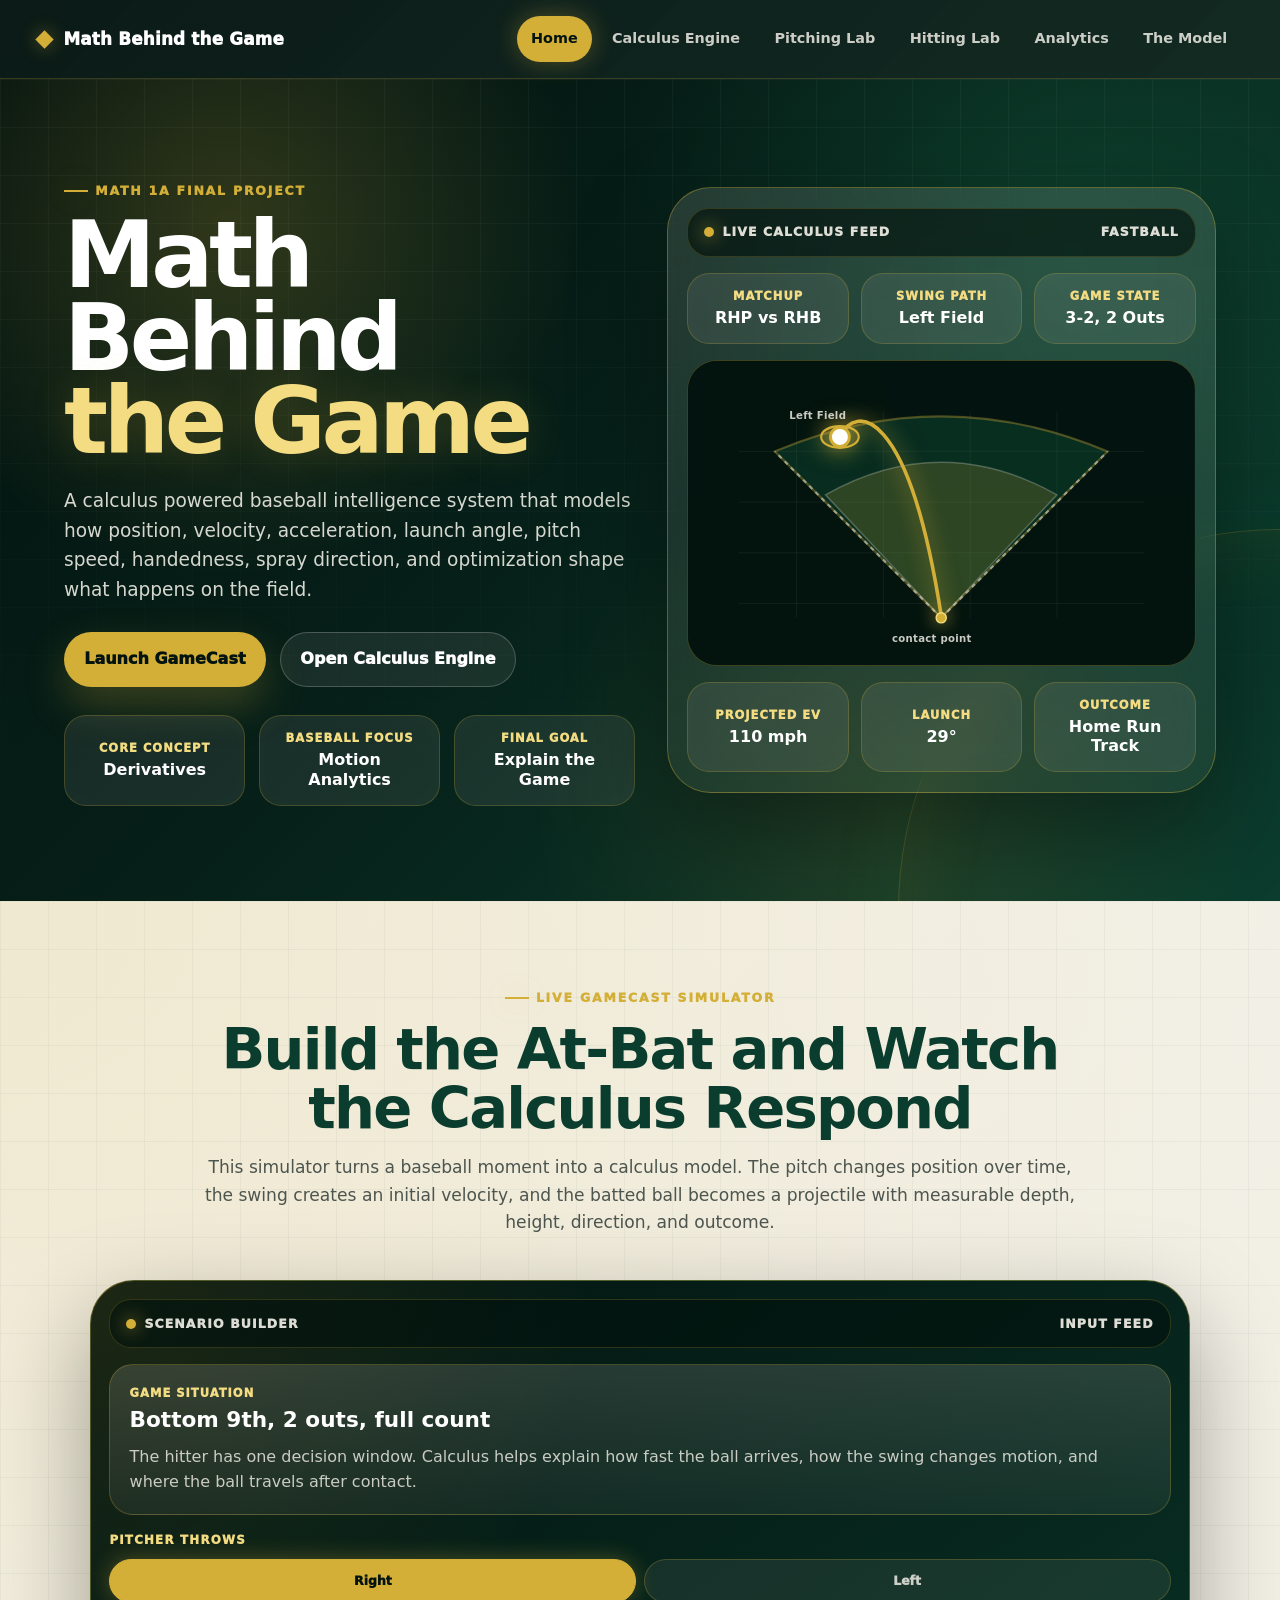
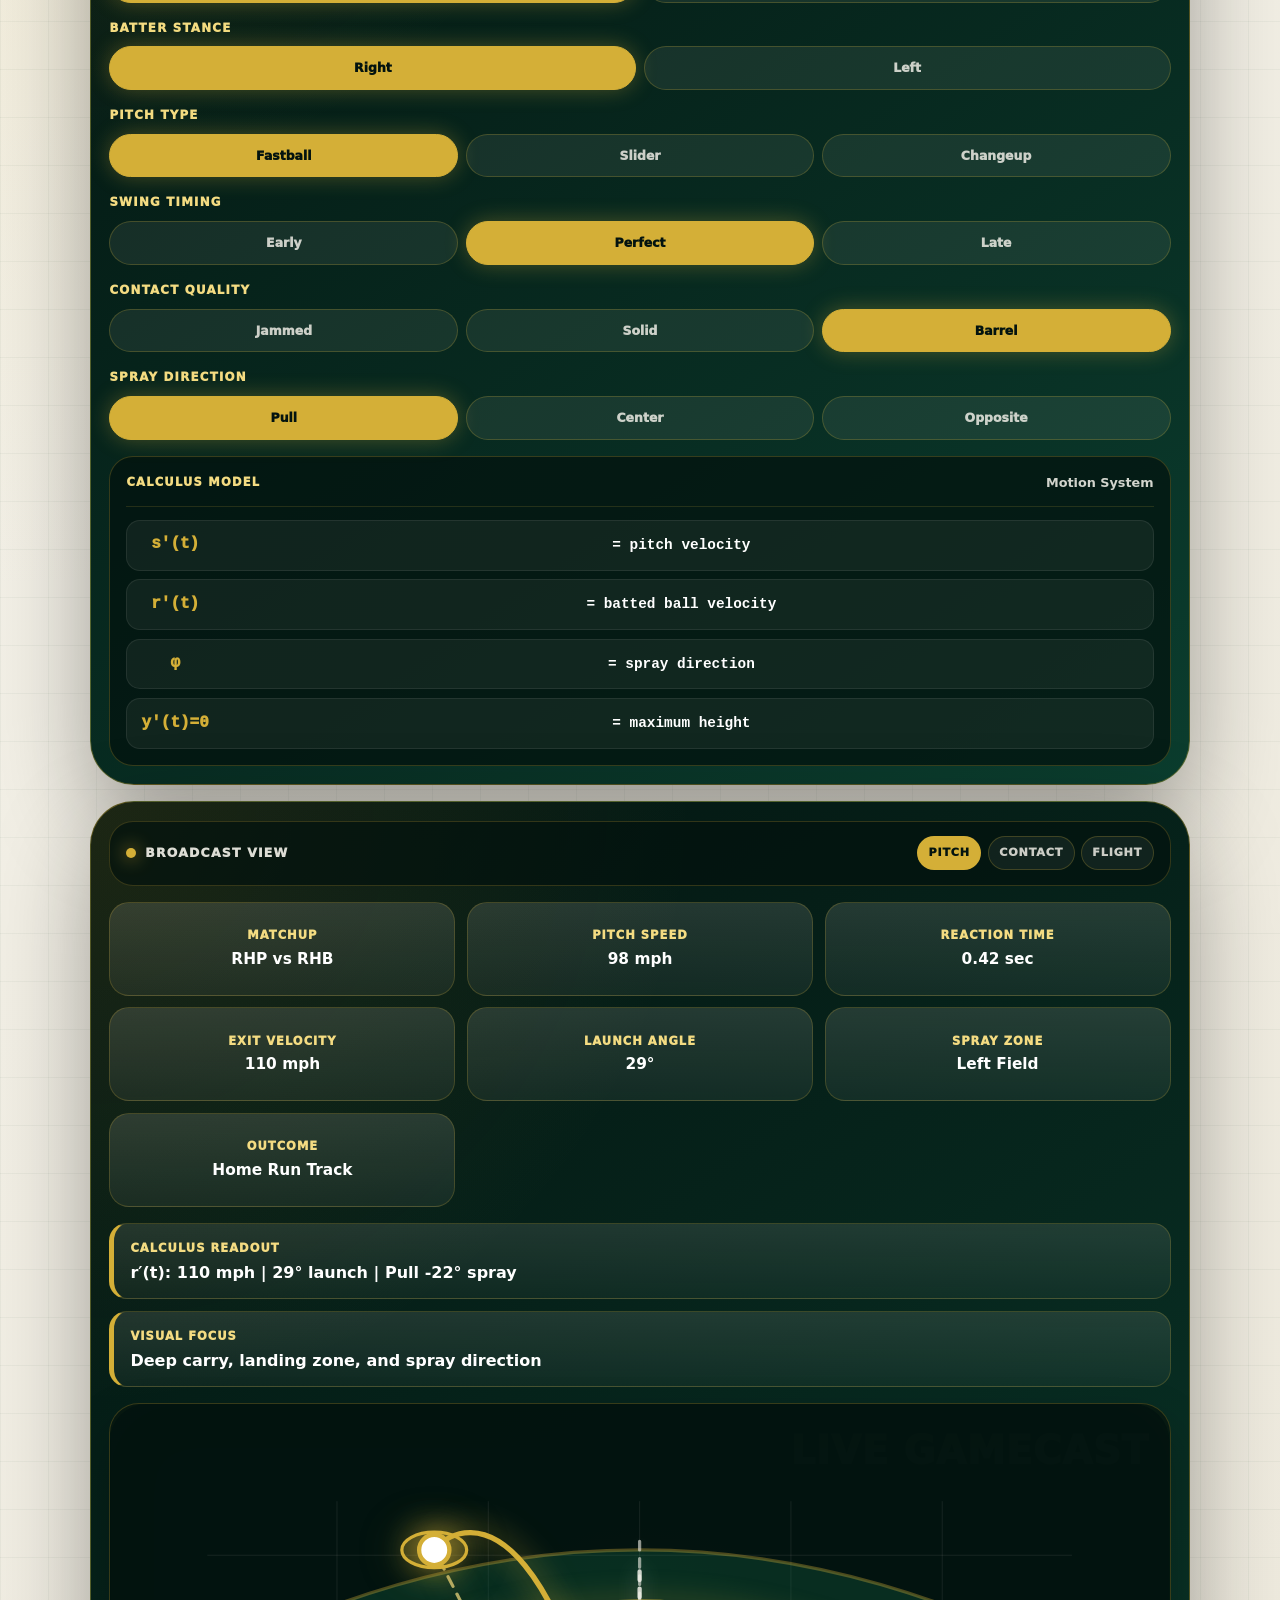
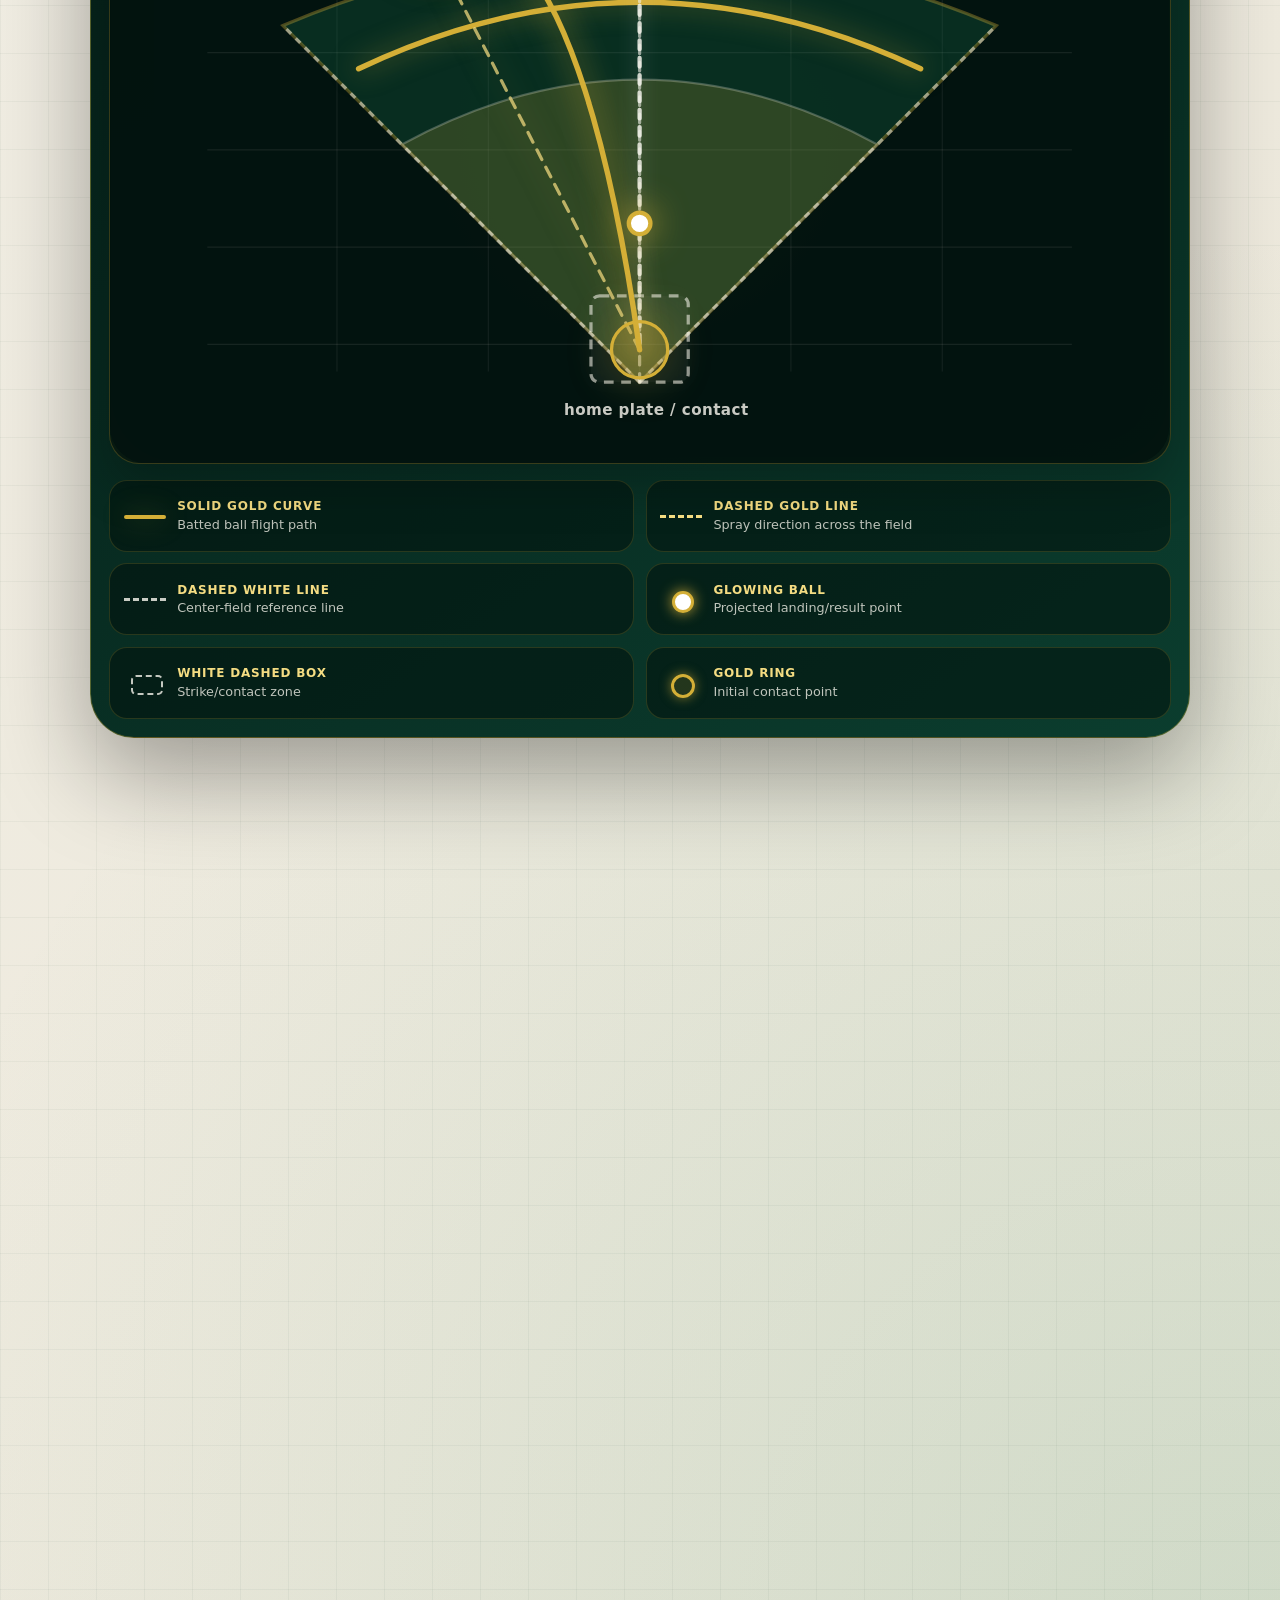
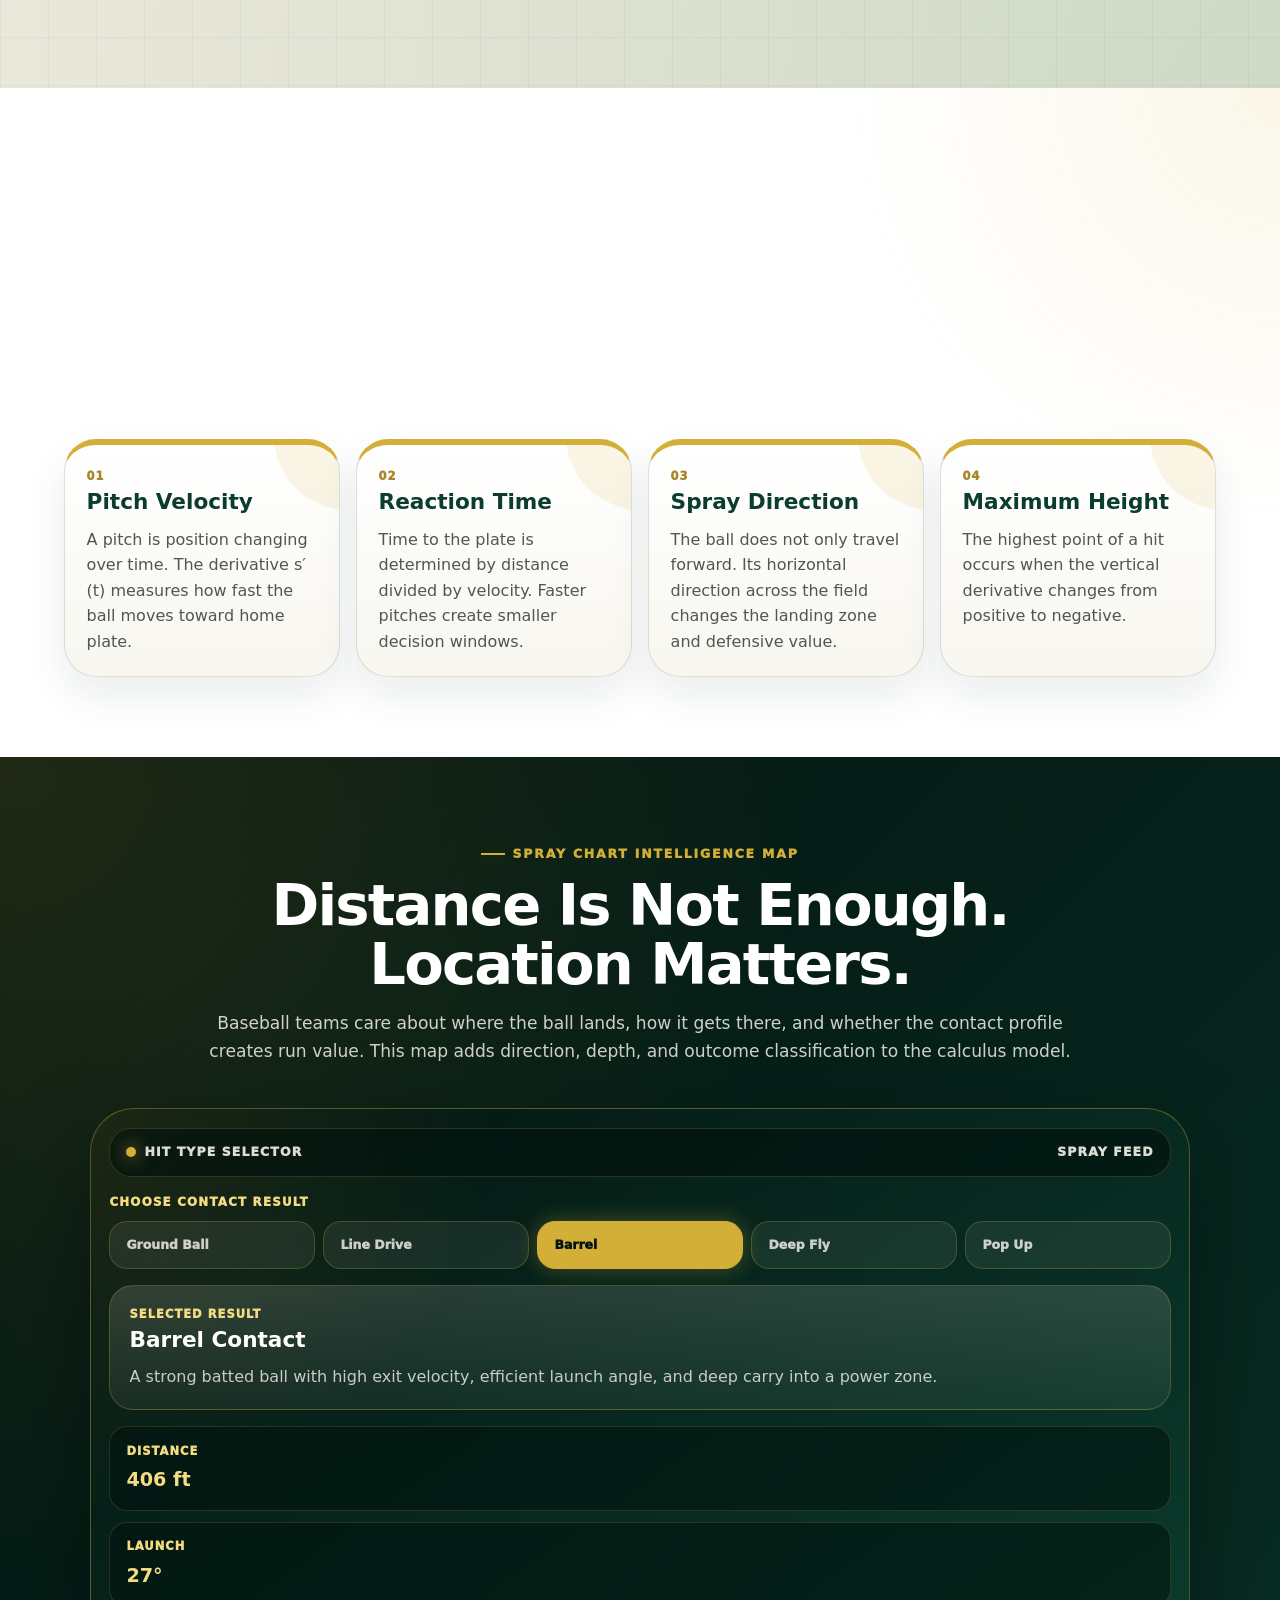
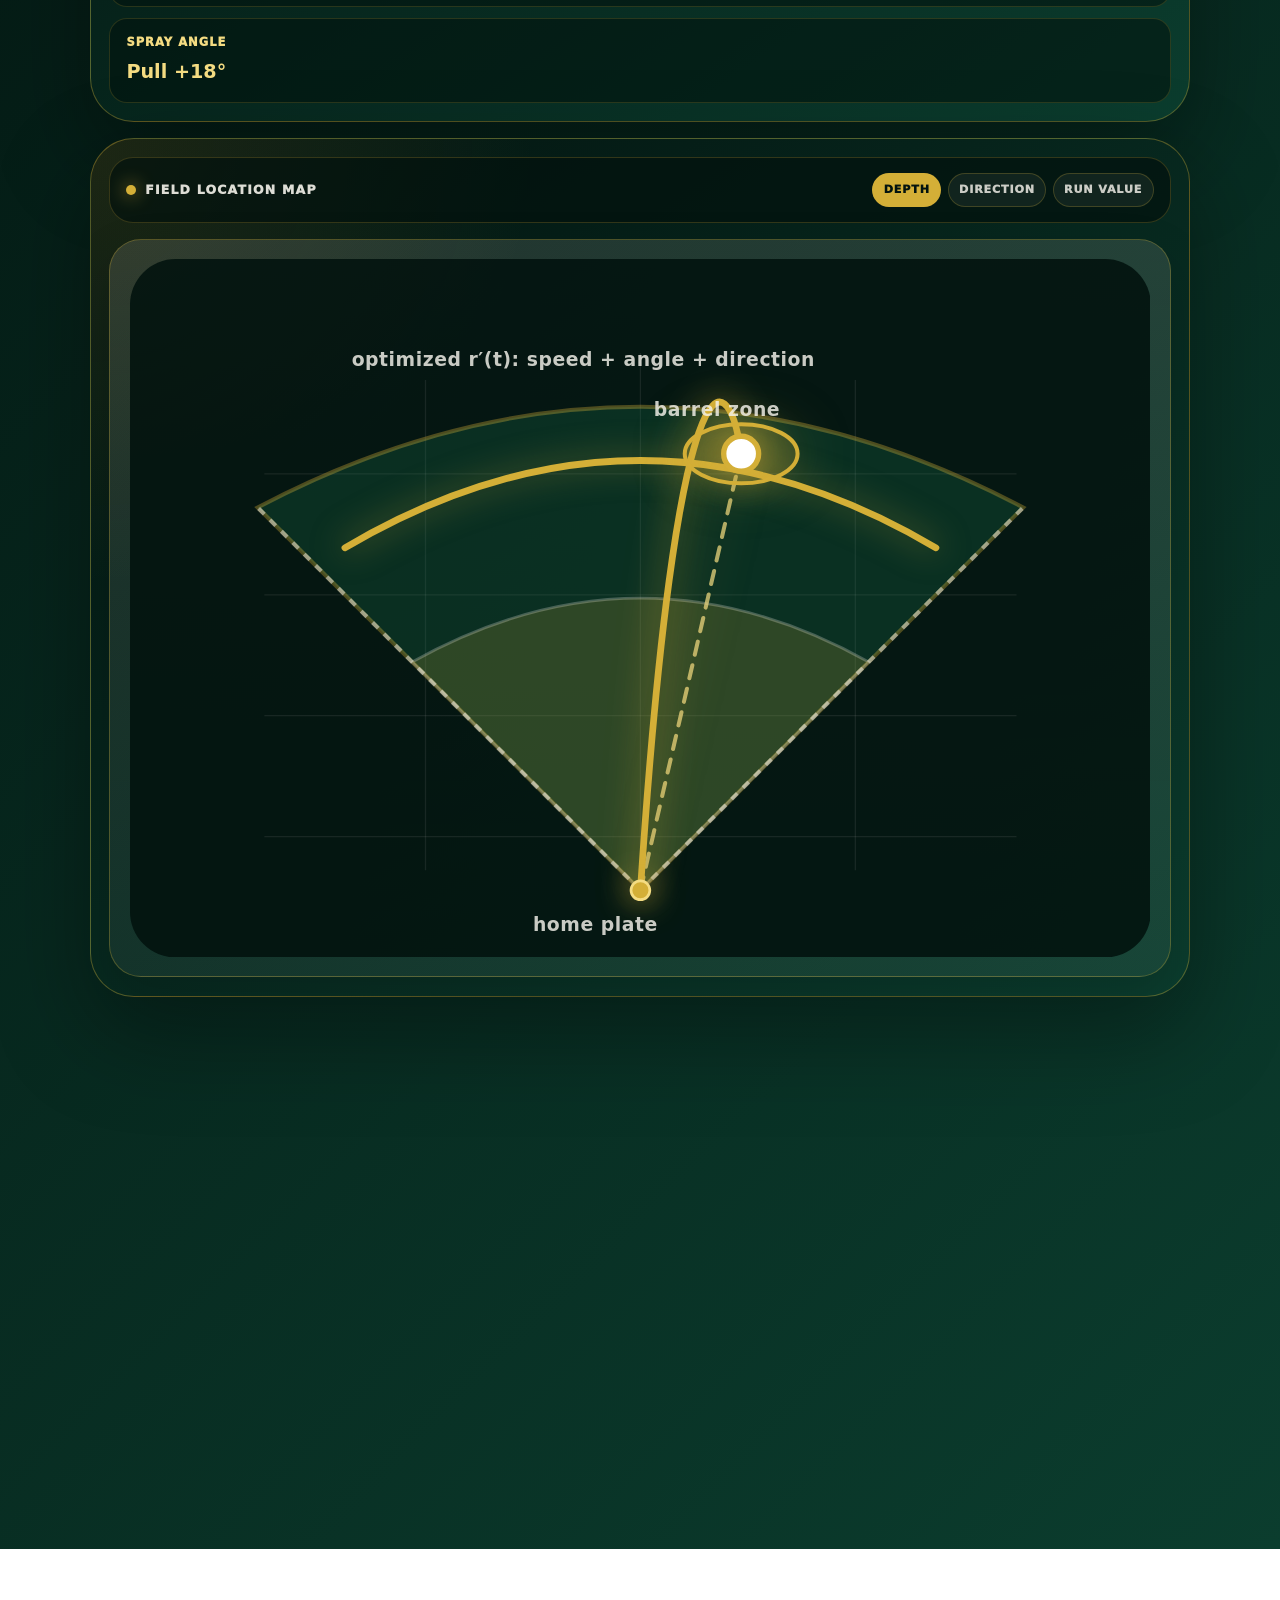
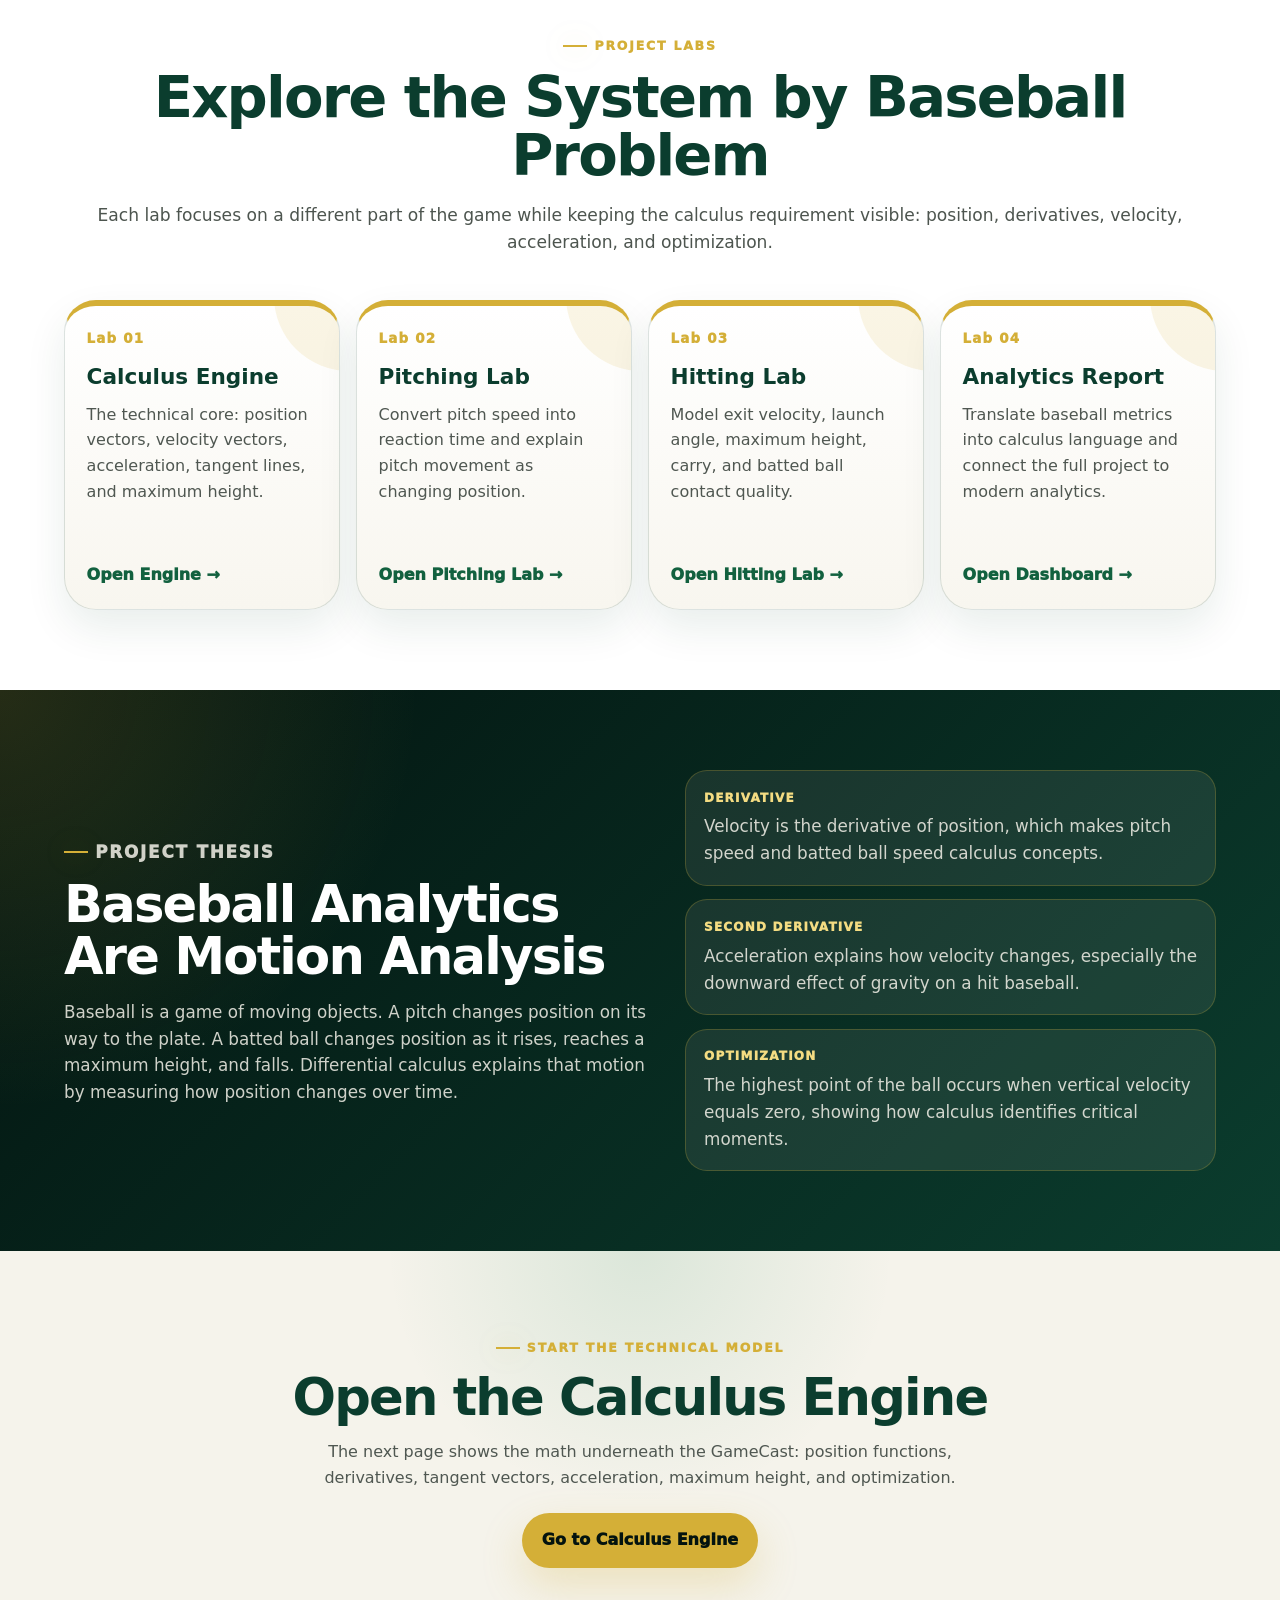
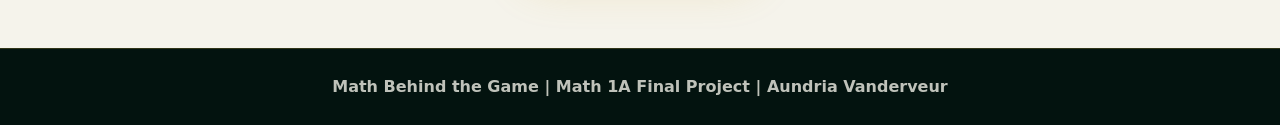
==== commit e01842b2: "edited headers to be cohesive" ====
--- a/index.html
+++ b/index.html
@@ -4,7 +4,7 @@
   <meta charset="UTF-8" />
   <meta name="viewport" content="width=device-width, initial-scale=1.0" />
 
-  <title>The Math Behind the Game | Calculus Baseball Intelligence System</title>
+  <title>Math Behind the Game | Calculus Baseball Intelligence System</title>
 
   <link rel="stylesheet" href="style.css" />
 </head>
@@ -37,7 +37,7 @@
         <p class="eyebrow">Math 1A Final Project</p>
 
         <h1>
-          The Math Behind
+          Math Behind
           <span>the Game</span>
         </h1>
 
